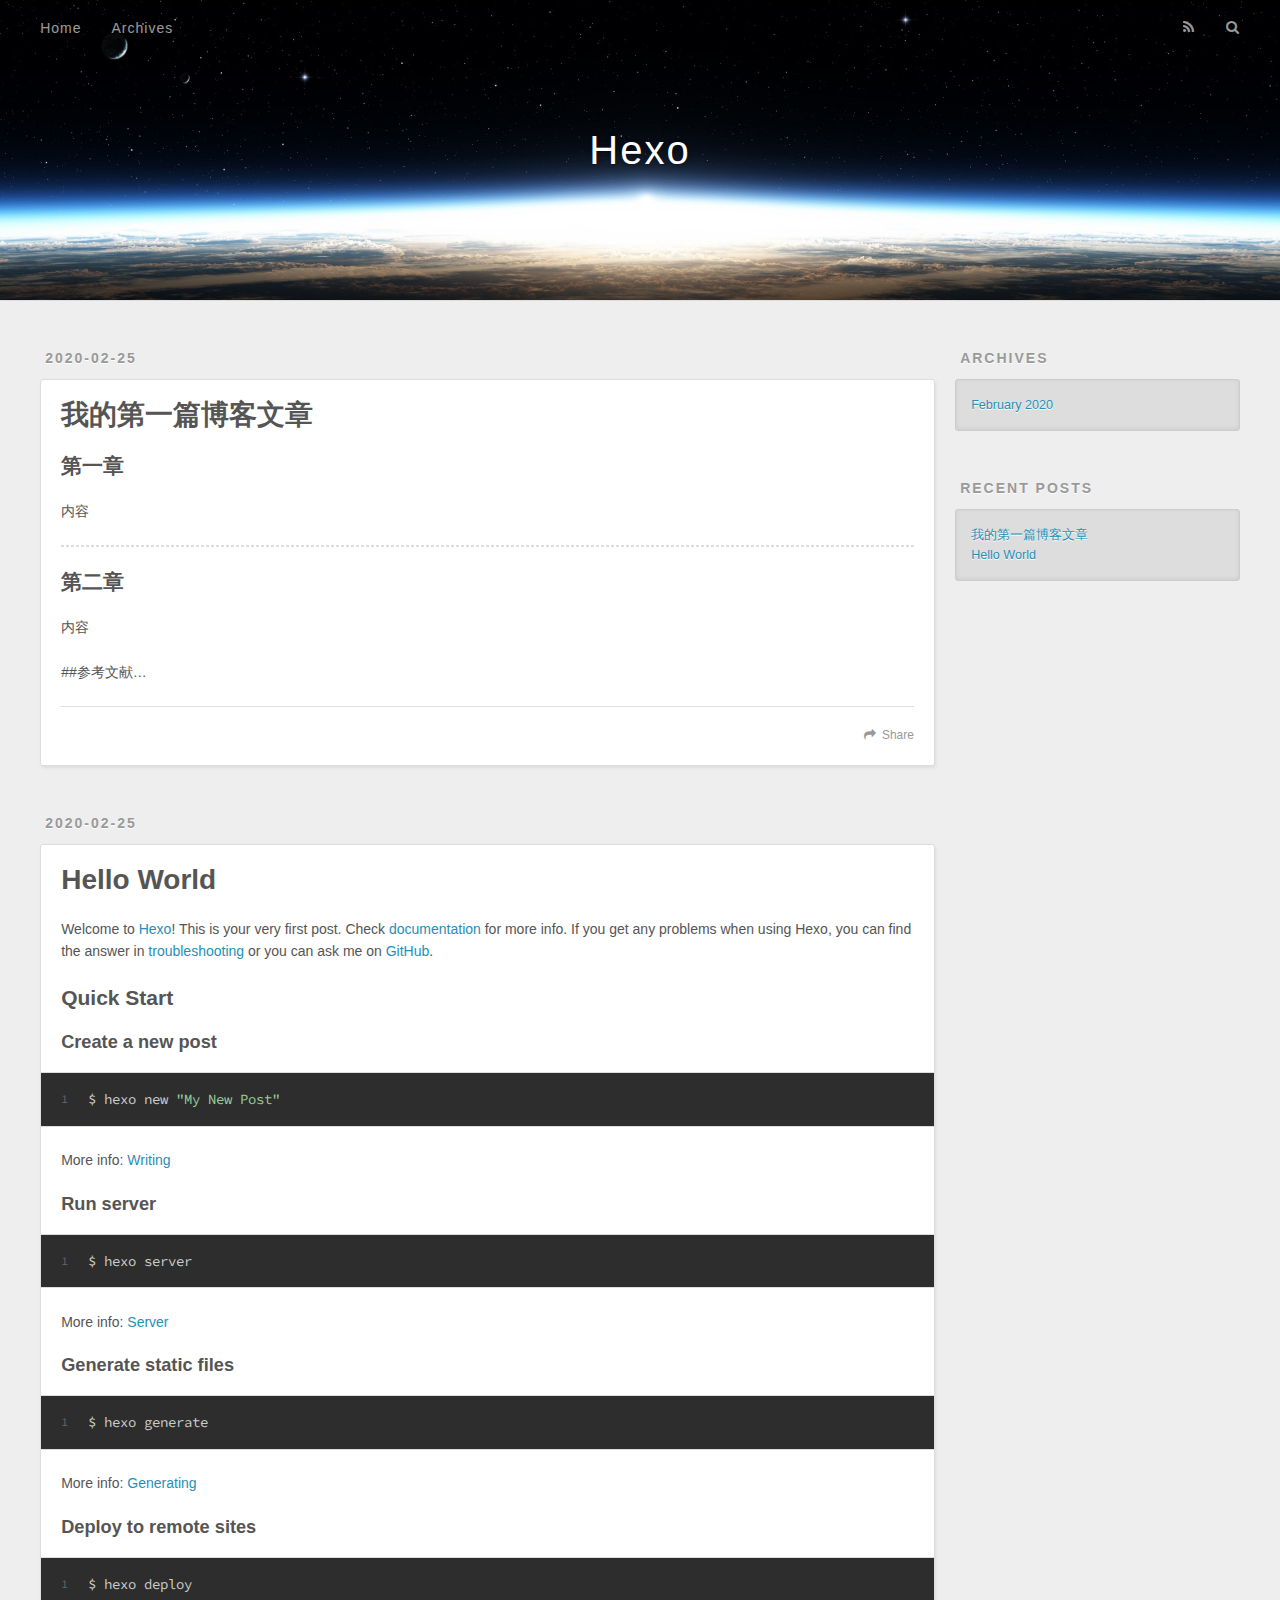
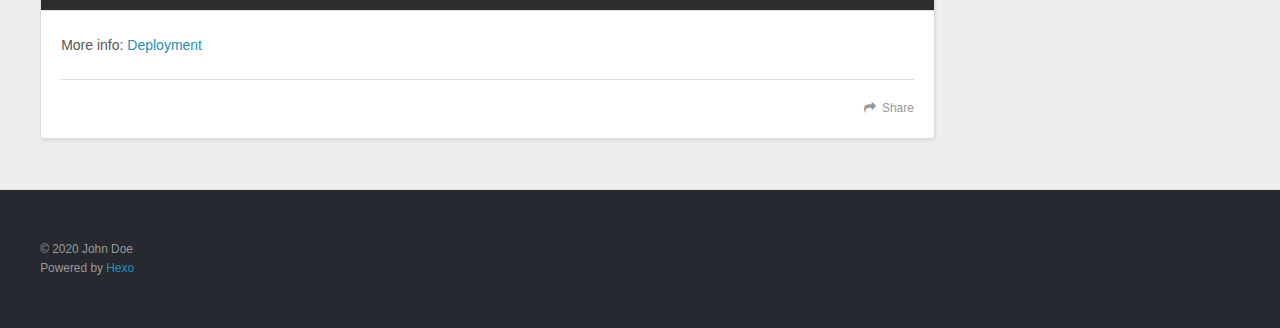
==== index.html @ 54fa61f2 "Site updated: 2020-02-25 20:04:39" ====
<!DOCTYPE html>
<html>
<head>
  <meta charset="utf-8">
  

  
  <title>Hexo</title>
  <meta name="viewport" content="width=device-width, initial-scale=1, maximum-scale=1">
  <meta property="og:type" content="website">
<meta property="og:title" content="Hexo">
<meta property="og:url" content="http://yoursite.com/index.html">
<meta property="og:site_name" content="Hexo">
<meta property="og:locale" content="en_US">
<meta property="article:author" content="John Doe">
<meta name="twitter:card" content="summary">
  
    <link rel="alternate" href="/atom.xml" title="Hexo" type="application/atom+xml">
  
  
    <link rel="icon" href="/favicon.png">
  
  
    <link href="//fonts.googleapis.com/css?family=Source+Code+Pro" rel="stylesheet" type="text/css">
  
  
<link rel="stylesheet" href="/css/style.css">

<meta name="generator" content="Hexo 4.2.0"></head>

<body>
  <div id="container">
    <div id="wrap">
      <header id="header">
  <div id="banner"></div>
  <div id="header-outer" class="outer">
    <div id="header-title" class="inner">
      <h1 id="logo-wrap">
        <a href="/" id="logo">Hexo</a>
      </h1>
      
    </div>
    <div id="header-inner" class="inner">
      <nav id="main-nav">
        <a id="main-nav-toggle" class="nav-icon"></a>
        
          <a class="main-nav-link" href="/">Home</a>
        
          <a class="main-nav-link" href="/archives">Archives</a>
        
      </nav>
      <nav id="sub-nav">
        
          <a id="nav-rss-link" class="nav-icon" href="/atom.xml" title="RSS Feed"></a>
        
        <a id="nav-search-btn" class="nav-icon" title="Search"></a>
      </nav>
      <div id="search-form-wrap">
        <form action="//google.com/search" method="get" accept-charset="UTF-8" class="search-form"><input type="search" name="q" class="search-form-input" placeholder="Search"><button type="submit" class="search-form-submit">&#xF002;</button><input type="hidden" name="sitesearch" value="http://yoursite.com"></form>
      </div>
    </div>
  </div>
</header>
      <div class="outer">
        <section id="main">
  
    <article id="post-我的第一篇博客文章" class="article article-type-post" itemscope itemprop="blogPost">
  <div class="article-meta">
    <a href="/2020/02/25/%E6%88%91%E7%9A%84%E7%AC%AC%E4%B8%80%E7%AF%87%E5%8D%9A%E5%AE%A2%E6%96%87%E7%AB%A0/" class="article-date">
  <time datetime="2020-02-25T11:41:16.000Z" itemprop="datePublished">2020-02-25</time>
</a>
    
  </div>
  <div class="article-inner">
    
    
      <header class="article-header">
        
  
    <h1 itemprop="name">
      <a class="article-title" href="/2020/02/25/%E6%88%91%E7%9A%84%E7%AC%AC%E4%B8%80%E7%AF%87%E5%8D%9A%E5%AE%A2%E6%96%87%E7%AB%A0/">我的第一篇博客文章</a>
    </h1>
  

      </header>
    
    <div class="article-entry" itemprop="articleBody">
      
        <h2 id="第一章"><a href="#第一章" class="headerlink" title="第一章"></a>第一章</h2><p>内容</p>
<hr>
<h2 id="第二章"><a href="#第二章" class="headerlink" title="第二章"></a>第二章</h2><p>内容</p>
<p>##参考文献…</p>

      
    </div>
    <footer class="article-footer">
      <a data-url="http://yoursite.com/2020/02/25/%E6%88%91%E7%9A%84%E7%AC%AC%E4%B8%80%E7%AF%87%E5%8D%9A%E5%AE%A2%E6%96%87%E7%AB%A0/" data-id="ck71ts3r10001zg04gw1657re" class="article-share-link">Share</a>
      
      
    </footer>
  </div>
  
</article>


  
    <article id="post-hello-world" class="article article-type-post" itemscope itemprop="blogPost">
  <div class="article-meta">
    <a href="/2020/02/25/hello-world/" class="article-date">
  <time datetime="2020-02-25T11:36:50.261Z" itemprop="datePublished">2020-02-25</time>
</a>
    
  </div>
  <div class="article-inner">
    
    
      <header class="article-header">
        
  
    <h1 itemprop="name">
      <a class="article-title" href="/2020/02/25/hello-world/">Hello World</a>
    </h1>
  

      </header>
    
    <div class="article-entry" itemprop="articleBody">
      
        <p>Welcome to <a href="https://hexo.io/" target="_blank" rel="noopener">Hexo</a>! This is your very first post. Check <a href="https://hexo.io/docs/" target="_blank" rel="noopener">documentation</a> for more info. If you get any problems when using Hexo, you can find the answer in <a href="https://hexo.io/docs/troubleshooting.html" target="_blank" rel="noopener">troubleshooting</a> or you can ask me on <a href="https://github.com/hexojs/hexo/issues" target="_blank" rel="noopener">GitHub</a>.</p>
<h2 id="Quick-Start"><a href="#Quick-Start" class="headerlink" title="Quick Start"></a>Quick Start</h2><h3 id="Create-a-new-post"><a href="#Create-a-new-post" class="headerlink" title="Create a new post"></a>Create a new post</h3><figure class="highlight bash"><table><tr><td class="gutter"><pre><span class="line">1</span><br></pre></td><td class="code"><pre><span class="line">$ hexo new <span class="string">"My New Post"</span></span><br></pre></td></tr></table></figure>

<p>More info: <a href="https://hexo.io/docs/writing.html" target="_blank" rel="noopener">Writing</a></p>
<h3 id="Run-server"><a href="#Run-server" class="headerlink" title="Run server"></a>Run server</h3><figure class="highlight bash"><table><tr><td class="gutter"><pre><span class="line">1</span><br></pre></td><td class="code"><pre><span class="line">$ hexo server</span><br></pre></td></tr></table></figure>

<p>More info: <a href="https://hexo.io/docs/server.html" target="_blank" rel="noopener">Server</a></p>
<h3 id="Generate-static-files"><a href="#Generate-static-files" class="headerlink" title="Generate static files"></a>Generate static files</h3><figure class="highlight bash"><table><tr><td class="gutter"><pre><span class="line">1</span><br></pre></td><td class="code"><pre><span class="line">$ hexo generate</span><br></pre></td></tr></table></figure>

<p>More info: <a href="https://hexo.io/docs/generating.html" target="_blank" rel="noopener">Generating</a></p>
<h3 id="Deploy-to-remote-sites"><a href="#Deploy-to-remote-sites" class="headerlink" title="Deploy to remote sites"></a>Deploy to remote sites</h3><figure class="highlight bash"><table><tr><td class="gutter"><pre><span class="line">1</span><br></pre></td><td class="code"><pre><span class="line">$ hexo deploy</span><br></pre></td></tr></table></figure>

<p>More info: <a href="https://hexo.io/docs/one-command-deployment.html" target="_blank" rel="noopener">Deployment</a></p>

      
    </div>
    <footer class="article-footer">
      <a data-url="http://yoursite.com/2020/02/25/hello-world/" data-id="ck71ts3qw0000zg04a0ascs8m" class="article-share-link">Share</a>
      
      
    </footer>
  </div>
  
</article>


  


</section>
        
          <aside id="sidebar">
  
    

  
    

  
    
  
    
  <div class="widget-wrap">
    <h3 class="widget-title">Archives</h3>
    <div class="widget">
      <ul class="archive-list"><li class="archive-list-item"><a class="archive-list-link" href="/archives/2020/02/">February 2020</a></li></ul>
    </div>
  </div>


  
    
  <div class="widget-wrap">
    <h3 class="widget-title">Recent Posts</h3>
    <div class="widget">
      <ul>
        
          <li>
            <a href="/2020/02/25/%E6%88%91%E7%9A%84%E7%AC%AC%E4%B8%80%E7%AF%87%E5%8D%9A%E5%AE%A2%E6%96%87%E7%AB%A0/">我的第一篇博客文章</a>
          </li>
        
          <li>
            <a href="/2020/02/25/hello-world/">Hello World</a>
          </li>
        
      </ul>
    </div>
  </div>

  
</aside>
        
      </div>
      <footer id="footer">
  
  <div class="outer">
    <div id="footer-info" class="inner">
      &copy; 2020 John Doe<br>
      Powered by <a href="http://hexo.io/" target="_blank">Hexo</a>
    </div>
  </div>
</footer>
    </div>
    <nav id="mobile-nav">
  
    <a href="/" class="mobile-nav-link">Home</a>
  
    <a href="/archives" class="mobile-nav-link">Archives</a>
  
</nav>
    

<script src="//ajax.googleapis.com/ajax/libs/jquery/2.0.3/jquery.min.js"></script>


  
<link rel="stylesheet" href="/fancybox/jquery.fancybox.css">

  
<script src="/fancybox/jquery.fancybox.pack.js"></script>




<script src="/js/script.js"></script>




  </div>
</body>
</html>
---- css/style.css ----
body {
  width: 100%;
}
body:before,
body:after {
  content: "";
  display: table;
}
body:after {
  clear: both;
}
html,
body,
div,
span,
applet,
object,
iframe,
h1,
h2,
h3,
h4,
h5,
h6,
p,
blockquote,
pre,
a,
abbr,
acronym,
address,
big,
cite,
code,
del,
dfn,
em,
img,
ins,
kbd,
q,
s,
samp,
small,
strike,
strong,
sub,
sup,
tt,
var,
dl,
dt,
dd,
ol,
ul,
li,
fieldset,
form,
label,
legend,
table,
caption,
tbody,
tfoot,
thead,
tr,
th,
td {
  margin: 0;
  padding: 0;
  border: 0;
  outline: 0;
  font-weight: inherit;
  font-style: inherit;
  font-family: inherit;
  font-size: 100%;
  vertical-align: baseline;
}
body {
  line-height: 1;
  color: #000;
  background: #fff;
}
ol,
ul {
  list-style: none;
}
table {
  border-collapse: separate;
  border-spacing: 0;
  vertical-align: middle;
}
caption,
th,
td {
  text-align: left;
  font-weight: normal;
  vertical-align: middle;
}
a img {
  border: none;
}
input,
button {
  margin: 0;
  padding: 0;
}
input::-moz-focus-inner,
button::-moz-focus-inner {
  border: 0;
  padding: 0;
}
@font-face {
  font-family: FontAwesome;
  font-style: normal;
  font-weight: normal;
  src: url("fonts/fontawesome-webfont.eot?v=#4.0.3");
  src: url("fonts/fontawesome-webfont.eot?#iefix&v=#4.0.3") format("embedded-opentype"), url("fonts/fontawesome-webfont.woff?v=#4.0.3") format("woff"), url("fonts/fontawesome-webfont.ttf?v=#4.0.3") format("truetype"), url("fonts/fontawesome-webfont.svg#fontawesomeregular?v=#4.0.3") format("svg");
}
html,
body,
#container {
  height: 100%;
}
body {
  background: #eee;
  font: 14px -apple-system, BlinkMacSystemFont, "Segoe UI", "Roboto", "Oxygen", "Ubuntu", "Cantarell", "Fira Sans", "Droid Sans", "Helvetica Neue", sans-serif;
  -webkit-text-size-adjust: 100%;
}
.outer {
  max-width: 1220px;
  margin: 0 auto;
  padding: 0 20px;
}
.outer:before,
.outer:after {
  content: "";
  display: table;
}
.outer:after {
  clear: both;
}
.inner {
  display: inline;
  float: left;
  width: 98.33333333333333%;
  margin: 0 0.833333333333333%;
}
.left,
.alignleft {
  float: left;
}
.right,
.alignright {
  float: right;
}
.clear {
  clear: both;
}
#container {
  position: relative;
}
.mobile-nav-on {
  overflow: hidden;
}
#wrap {
  height: 100%;
  width: 100%;
  position: absolute;
  top: 0;
  left: 0;
  -webkit-transition: 0.2s ease-out;
  -moz-transition: 0.2s ease-out;
  -ms-transition: 0.2s ease-out;
  transition: 0.2s ease-out;
  z-index: 1;
  background: #eee;
}
.mobile-nav-on #wrap {
  left: 280px;
}
@media screen and (min-width: 768px) {
  #main {
    display: inline;
    float: left;
    width: 73.33333333333333%;
    margin: 0 0.833333333333333%;
  }
}
.article-date,
.article-category-link,
.archive-year,
.widget-title {
  text-decoration: none;
  text-transform: uppercase;
  letter-spacing: 2px;
  color: #999;
  margin-bottom: 1em;
  margin-left: 5px;
  line-height: 1em;
  text-shadow: 0 1px #fff;
  font-weight: bold;
}
.article-inner,
.archive-article-inner {
  background: #fff;
  -webkit-box-shadow: 1px 2px 3px #ddd;
  box-shadow: 1px 2px 3px #ddd;
  border: 1px solid #ddd;
  border-radius: 3px;
}
.article-entry h1,
.widget h1 {
  font-size: 2em;
}
.article-entry h2,
.widget h2 {
  font-size: 1.5em;
}
.article-entry h3,
.widget h3 {
  font-size: 1.3em;
}
.article-entry h4,
.widget h4 {
  font-size: 1.2em;
}
.article-entry h5,
.widget h5 {
  font-size: 1em;
}
.article-entry h6,
.widget h6 {
  font-size: 1em;
  color: #999;
}
.article-entry hr,
.widget hr {
  border: 1px dashed #ddd;
}
.article-entry strong,
.widget strong {
  font-weight: bold;
}
.article-entry em,
.widget em,
.article-entry cite,
.widget cite {
  font-style: italic;
}
.article-entry sup,
.widget sup,
.article-entry sub,
.widget sub {
  font-size: 0.75em;
  line-height: 0;
  position: relative;
  vertical-align: baseline;
}
.article-entry sup,
.widget sup {
  top: -0.5em;
}
.article-entry sub,
.widget sub {
  bottom: -0.2em;
}
.article-entry small,
.widget small {
  font-size: 0.85em;
}
.article-entry acronym,
.widget acronym,
.article-entry abbr,
.widget abbr {
  border-bottom: 1px dotted;
}
.article-entry ul,
.widget ul,
.article-entry ol,
.widget ol,
.article-entry dl,
.widget dl {
  margin: 0 20px;
  line-height: 1.6em;
}
.article-entry ul ul,
.widget ul ul,
.article-entry ol ul,
.widget ol ul,
.article-entry ul ol,
.widget ul ol,
.article-entry ol ol,
.widget ol ol {
  margin-top: 0;
  margin-bottom: 0;
}
.article-entry ul,
.widget ul {
  list-style: disc;
}
.article-entry ol,
.widget ol {
  list-style: decimal;
}
.article-entry dt,
.widget dt {
  font-weight: bold;
}
#header {
  height: 300px;
  position: relative;
  border-bottom: 1px solid #ddd;
}
#header:before,
#header:after {
  content: "";
  position: absolute;
  left: 0;
  right: 0;
  height: 40px;
}
#header:before {
  top: 0;
  background: -webkit-linear-gradient(rgba(0,0,0,0.2), transparent);
  background: -moz-linear-gradient(rgba(0,0,0,0.2), transparent);
  background: -ms-linear-gradient(rgba(0,0,0,0.2), transparent);
  background: linear-gradient(rgba(0,0,0,0.2), transparent);
}
#header:after {
  bottom: 0;
  background: -webkit-linear-gradient(transparent, rgba(0,0,0,0.2));
  background: -moz-linear-gradient(transparent, rgba(0,0,0,0.2));
  background: -ms-linear-gradient(transparent, rgba(0,0,0,0.2));
  background: linear-gradient(transparent, rgba(0,0,0,0.2));
}
#header-outer {
  height: 100%;
  position: relative;
}
#header-inner {
  position: relative;
  overflow: hidden;
}
#banner {
  position: absolute;
  top: 0;
  left: 0;
  width: 100%;
  height: 100%;
  background: url("images/banner.jpg") center #000;
  -webkit-background-size: cover;
  -moz-background-size: cover;
  background-size: cover;
  z-index: -1;
}
#header-title {
  text-align: center;
  height: 40px;
  position: absolute;
  top: 50%;
  left: 0;
  margin-top: -20px;
}
#logo,
#subtitle {
  text-decoration: none;
  color: #fff;
  font-weight: 300;
  text-shadow: 0 1px 4px rgba(0,0,0,0.3);
}
#logo {
  font-size: 40px;
  line-height: 40px;
  letter-spacing: 2px;
}
#subtitle {
  font-size: 16px;
  line-height: 16px;
  letter-spacing: 1px;
}
#subtitle-wrap {
  margin-top: 16px;
}
#main-nav {
  float: left;
  margin-left: -15px;
}
.nav-icon,
.main-nav-link {
  float: left;
  color: #fff;
  opacity: 0.6;
  text-decoration: none;
  text-shadow: 0 1px rgba(0,0,0,0.2);
  -webkit-transition: opacity 0.2s;
  -moz-transition: opacity 0.2s;
  -ms-transition: opacity 0.2s;
  transition: opacity 0.2s;
  display: block;
  padding: 20px 15px;
}
.nav-icon:hover,
.main-nav-link:hover {
  opacity: 1;
}
.nav-icon {
  font-family: FontAwesome;
  text-align: center;
  font-size: 14px;
  width: 14px;
  height: 14px;
  padding: 20px 15px;
  position: relative;
  cursor: pointer;
}
.main-nav-link {
  font-weight: 300;
  letter-spacing: 1px;
}
@media screen and (max-width: 479px) {
  .main-nav-link {
    display: none;
  }
}
#main-nav-toggle {
  display: none;
}
#main-nav-toggle:before {
  content: "\f0c9";
}
@media screen and (max-width: 479px) {
  #main-nav-toggle {
    display: block;
  }
}
#sub-nav {
  float: right;
  margin-right: -15px;
}
#nav-rss-link:before {
  content: "\f09e";
}
#nav-search-btn:before {
  content: "\f002";
}
#search-form-wrap {
  position: absolute;
  top: 15px;
  width: 150px;
  height: 30px;
  right: -150px;
  opacity: 0;
  -webkit-transition: 0.2s ease-out;
  -moz-transition: 0.2s ease-out;
  -ms-transition: 0.2s ease-out;
  transition: 0.2s ease-out;
}
#search-form-wrap.on {
  opacity: 1;
  right: 0;
}
@media screen and (max-width: 479px) {
  #search-form-wrap {
    width: 100%;
    right: -100%;
  }
}
.search-form {
  position: absolute;
  top: 0;
  left: 0;
  right: 0;
  background: #fff;
  padding: 5px 15px;
  border-radius: 15px;
  -webkit-box-shadow: 0 0 10px rgba(0,0,0,0.3);
  box-shadow: 0 0 10px rgba(0,0,0,0.3);
}
.search-form-input {
  border: none;
  background: none;
  color: #555;
  width: 100%;
  font: 13px -apple-system, BlinkMacSystemFont, "Segoe UI", "Roboto", "Oxygen", "Ubuntu", "Cantarell", "Fira Sans", "Droid Sans", "Helvetica Neue", sans-serif;
  outline: none;
}
.search-form-input::-webkit-search-results-decoration,
.search-form-input::-webkit-search-cancel-button {
  -webkit-appearance: none;
}
.search-form-submit {
  position: absolute;
  top: 50%;
  right: 10px;
  margin-top: -7px;
  font: 13px FontAwesome;
  border: none;
  background: none;
  color: #bbb;
  cursor: pointer;
}
.search-form-submit:hover,
.search-form-submit:focus {
  color: #777;
}
.article {
  margin: 50px 0;
}
.article-inner {
  overflow: hidden;
}
.article-meta:before,
.article-meta:after {
  content: "";
  display: table;
}
.article-meta:after {
  clear: both;
}
.article-date {
  float: left;
}
.article-category {
  float: left;
  line-height: 1em;
  color: #ccc;
  text-shadow: 0 1px #fff;
  margin-left: 8px;
}
.article-category:before {
  content: "\2022";
}
.article-category-link {
  margin: 0 12px 1em;
}
.article-header {
  padding: 20px 20px 0;
}
.article-title {
  text-decoration: none;
  font-size: 2em;
  font-weight: bold;
  color: #555;
  line-height: 1.1em;
  -webkit-transition: color 0.2s;
  -moz-transition: color 0.2s;
  -ms-transition: color 0.2s;
  transition: color 0.2s;
}
a.article-title:hover {
  color: #258fb8;
}
.article-entry {
  color: #555;
  padding: 0 20px;
}
.article-entry:before,
.article-entry:after {
  content: "";
  display: table;
}
.article-entry:after {
  clear: both;
}
.article-entry p,
.article-entry table {
  line-height: 1.6em;
  margin: 1.6em 0;
}
.article-entry h1,
.article-entry h2,
.article-entry h3,
.article-entry h4,
.article-entry h5,
.article-entry h6 {
  font-weight: bold;
}
.article-entry h1,
.article-entry h2,
.article-entry h3,
.article-entry h4,
.article-entry h5,
.article-entry h6 {
  line-height: 1.1em;
  margin: 1.1em 0;
}
.article-entry a {
  color: #258fb8;
  text-decoration: none;
}
.article-entry a:hover {
  text-decoration: underline;
}
.article-entry ul,
.article-entry ol,
.article-entry dl {
  margin-top: 1.6em;
  margin-bottom: 1.6em;
}
.article-entry img,
.article-entry video {
  max-width: 100%;
  height: auto;
  display: block;
  margin: auto;
}
.article-entry iframe {
  border: none;
}
.article-entry table {
  width: 100%;
  border-collapse: collapse;
  border-spacing: 0;
}
.article-entry th {
  font-weight: bold;
  border-bottom: 3px solid #ddd;
  padding-bottom: 0.5em;
}
.article-entry td {
  border-bottom: 1px solid #ddd;
  padding: 10px 0;
}
.article-entry blockquote {
  font-family: Georgia, "Times New Roman", serif;
  font-size: 1.4em;
  margin: 1.6em 20px;
  text-align: center;
}
.article-entry blockquote footer {
  font-size: 14px;
  margin: 1.6em 0;
  font-family: -apple-system, BlinkMacSystemFont, "Segoe UI", "Roboto", "Oxygen", "Ubuntu", "Cantarell", "Fira Sans", "Droid Sans", "Helvetica Neue", sans-serif;
}
.article-entry blockquote footer cite:before {
  content: "—";
  padding: 0 0.5em;
}
.article-entry .pullquote {
  text-align: left;
  width: 45%;
  margin: 0;
}
.article-entry .pullquote.left {
  margin-left: 0.5em;
  margin-right: 1em;
}
.article-entry .pullquote.right {
  margin-right: 0.5em;
  margin-left: 1em;
}
.article-entry .caption {
  color: #999;
  display: block;
  font-size: 0.9em;
  margin-top: 0.5em;
  position: relative;
  text-align: center;
}
.article-entry .video-container {
  position: relative;
  padding-top: 56.25%;
  height: 0;
  overflow: hidden;
}
.article-entry .video-container iframe,
.article-entry .video-container object,
.article-entry .video-container embed {
  position: absolute;
  top: 0;
  left: 0;
  width: 100%;
  height: 100%;
  margin-top: 0;
}
.article-more-link a {
  display: inline-block;
  line-height: 1em;
  padding: 6px 15px;
  border-radius: 15px;
  background: #eee;
  color: #999;
  text-shadow: 0 1px #fff;
  text-decoration: none;
}
.article-more-link a:hover {
  background: #258fb8;
  color: #fff;
  text-decoration: none;
  text-shadow: 0 1px #1e7293;
}
.article-footer {
  font-size: 0.85em;
  line-height: 1.6em;
  border-top: 1px solid #ddd;
  padding-top: 1.6em;
  margin: 0 20px 20px;
}
.article-footer:before,
.article-footer:after {
  content: "";
  display: table;
}
.article-footer:after {
  clear: both;
}
.article-footer a {
  color: #999;
  text-decoration: none;
}
.article-footer a:hover {
  color: #555;
}
.article-tag-list-item {
  float: left;
  margin-right: 10px;
}
.article-tag-list-link:before {
  content: "#";
}
.article-comment-link {
  float: right;
}
.article-comment-link:before {
  content: "\f075";
  font-family: FontAwesome;
  padding-right: 8px;
}
.article-share-link {
  cursor: pointer;
  float: right;
  margin-left: 20px;
}
.article-share-link:before {
  content: "\f064";
  font-family: FontAwesome;
  padding-right: 6px;
}
#article-nav {
  position: relative;
}
#article-nav:before,
#article-nav:after {
  content: "";
  display: table;
}
#article-nav:after {
  clear: both;
}
@media screen and (min-width: 768px) {
  #article-nav {
    margin: 50px 0;
  }
  #article-nav:before {
    width: 8px;
    height: 8px;
    position: absolute;
    top: 50%;
    left: 50%;
    margin-top: -4px;
    margin-left: -4px;
    content: "";
    border-radius: 50%;
    background: #ddd;
    -webkit-box-shadow: 0 1px 2px #fff;
    box-shadow: 0 1px 2px #fff;
  }
}
.article-nav-link-wrap {
  text-decoration: none;
  text-shadow: 0 1px #fff;
  color: #999;
  -webkit-box-sizing: border-box;
  -moz-box-sizing: border-box;
  box-sizing: border-box;
  margin-top: 50px;
  text-align: center;
  display: block;
}
.article-nav-link-wrap:hover {
  color: #555;
}
@media screen and (min-width: 768px) {
  .article-nav-link-wrap {
    width: 50%;
    margin-top: 0;
  }
}
@media screen and (min-width: 768px) {
  #article-nav-newer {
    float: left;
    text-align: right;
    padding-right: 20px;
  }
}
@media screen and (min-width: 768px) {
  #article-nav-older {
    float: right;
    text-align: left;
    padding-left: 20px;
  }
}
.article-nav-caption {
  text-transform: uppercase;
  letter-spacing: 2px;
  color: #ddd;
  line-height: 1em;
  font-weight: bold;
}
#article-nav-newer .article-nav-caption {
  margin-right: -2px;
}
.article-nav-title {
  font-size: 0.85em;
  line-height: 1.6em;
  margin-top: 0.5em;
}
.article-share-box {
  position: absolute;
  display: none;
  background: #fff;
  -webkit-box-shadow: 1px 2px 10px rgba(0,0,0,0.2);
  box-shadow: 1px 2px 10px rgba(0,0,0,0.2);
  border-radius: 3px;
  margin-left: -145px;
  overflow: hidden;
  z-index: 1;
}
.article-share-box.on {
  display: block;
}
.article-share-input {
  width: 100%;
  background: none;
  -webkit-box-sizing: border-box;
  -moz-box-sizing: border-box;
  box-sizing: border-box;
  font: 14px -apple-system, BlinkMacSystemFont, "Segoe UI", "Roboto", "Oxygen", "Ubuntu", "Cantarell", "Fira Sans", "Droid Sans", "Helvetica Neue", sans-serif;
  padding: 0 15px;
  color: #555;
  outline: none;
  border: 1px solid #ddd;
  border-radius: 3px 3px 0 0;
  height: 36px;
  line-height: 36px;
}
.article-share-links {
  background: #eee;
}
.article-share-links:before,
.article-share-links:after {
  content: "";
  display: table;
}
.article-share-links:after {
  clear: both;
}
.article-share-twitter,
.article-share-facebook,
.article-share-pinterest,
.article-share-google {
  width: 50px;
  height: 36px;
  display: block;
  float: left;
  position: relative;
  color: #999;
  text-shadow: 0 1px #fff;
}
.article-share-twitter:before,
.article-share-facebook:before,
.article-share-pinterest:before,
.article-share-google:before {
  font-size: 20px;
  font-family: FontAwesome;
  width: 20px;
  height: 20px;
  position: absolute;
  top: 50%;
  left: 50%;
  margin-top: -10px;
  margin-left: -10px;
  text-align: center;
}
.article-share-twitter:hover,
.article-share-facebook:hover,
.article-share-pinterest:hover,
.article-share-google:hover {
  color: #fff;
}
.article-share-twitter:before {
  content: "\f099";
}
.article-share-twitter:hover {
  background: #00aced;
  text-shadow: 0 1px #008abe;
}
.article-share-facebook:before {
  content: "\f09a";
}
.article-share-facebook:hover {
  background: #3b5998;
  text-shadow: 0 1px #2f477a;
}
.article-share-pinterest:before {
  content: "\f0d2";
}
.article-share-pinterest:hover {
  background: #cb2027;
  text-shadow: 0 1px #a21a1f;
}
.article-share-google:before {
  content: "\f0d5";
}
.article-share-google:hover {
  background: #dd4b39;
  text-shadow: 0 1px #be3221;
}
.article-gallery {
  background: #000;
  position: relative;
}
.article-gallery-photos {
  position: relative;
  overflow: hidden;
}
.article-gallery-img {
  display: none;
  max-width: 100%;
}
.article-gallery-img:first-child {
  display: block;
}
.article-gallery-img.loaded {
  position: absolute;
  display: block;
}
.article-gallery-img img {
  display: block;
  max-width: 100%;
  margin: 0 auto;
}
#comments {
  background: #fff;
  -webkit-box-shadow: 1px 2px 3px #ddd;
  box-shadow: 1px 2px 3px #ddd;
  padding: 20px;
  border: 1px solid #ddd;
  border-radius: 3px;
  margin: 50px 0;
}
#comments a {
  color: #258fb8;
}
.archives-wrap {
  margin: 50px 0;
}
.archives:before,
.archives:after {
  content: "";
  display: table;
}
.archives:after {
  clear: both;
}
.archive-year-wrap {
  margin-bottom: 1em;
}
.archives {
  -webkit-column-gap: 10px;
  -moz-column-gap: 10px;
  column-gap: 10px;
}
@media screen and (min-width: 480px) and (max-width: 767px) {
  .archives {
    -webkit-column-count: 2;
    -moz-column-count: 2;
    column-count: 2;
  }
}
@media screen and (min-width: 768px) {
  .archives {
    -webkit-column-count: 3;
    -moz-column-count: 3;
    column-count: 3;
  }
}
.archive-article {
  -webkit-column-break-inside: avoid;
  page-break-inside: avoid;
  overflow: hidden;
  break-inside: avoid-column;
}
.archive-article-inner {
  padding: 10px;
  margin-bottom: 15px;
}
.archive-article-title {
  text-decoration: none;
  font-weight: bold;
  color: #555;
  -webkit-transition: color 0.2s;
  -moz-transition: color 0.2s;
  -ms-transition: color 0.2s;
  transition: color 0.2s;
  line-height: 1.6em;
}
.archive-article-title:hover {
  color: #258fb8;
}
.archive-article-footer {
  margin-top: 1em;
}
.archive-article-date {
  color: #999;
  text-decoration: none;
  font-size: 0.85em;
  line-height: 1em;
  margin-bottom: 0.5em;
  display: block;
}
#page-nav {
  margin: 50px auto;
  background: #fff;
  -webkit-box-shadow: 1px 2px 3px #ddd;
  box-shadow: 1px 2px 3px #ddd;
  border: 1px solid #ddd;
  border-radius: 3px;
  text-align: center;
  color: #999;
  overflow: hidden;
}
#page-nav:before,
#page-nav:after {
  content: "";
  display: table;
}
#page-nav:after {
  clear: both;
}
#page-nav a,
#page-nav span {
  padding: 10px 20px;
  line-height: 1;
  height: 2ex;
}
#page-nav a {
  color: #999;
  text-decoration: none;
}
#page-nav a:hover {
  background: #999;
  color: #fff;
}
#page-nav .prev {
  float: left;
}
#page-nav .next {
  float: right;
}
#page-nav .page-number {
  display: inline-block;
}
@media screen and (max-width: 479px) {
  #page-nav .page-number {
    display: none;
  }
}
#page-nav .current {
  color: #555;
  font-weight: bold;
}
#page-nav .space {
  color: #ddd;
}
#footer {
  background: #262a30;
  padding: 50px 0;
  border-top: 1px solid #ddd;
  color: #999;
}
#footer a {
  color: #258fb8;
  text-decoration: none;
}
#footer a:hover {
  text-decoration: underline;
}
#footer-info {
  line-height: 1.6em;
  font-size: 0.85em;
}
.article-entry pre,
.article-entry .highlight {
  background: #2d2d2d;
  margin: 0 -20px;
  padding: 15px 20px;
  border-style: solid;
  border-color: #ddd;
  border-width: 1px 0;
  overflow: auto;
  color: #ccc;
  line-height: 22.400000000000002px;
}
.article-entry .highlight .gutter pre,
.article-entry .gist .gist-file .gist-data .line-numbers {
  color: #666;
  font-size: 0.85em;
}
.article-entry pre,
.article-entry code {
  font-family: "Source Code Pro", Consolas, Monaco, Menlo, Consolas, monospace;
}
.article-entry code {
  background: #eee;
  text-shadow: 0 1px #fff;
  padding: 0 0.3em;
}
.article-entry pre code {
  background: none;
  text-shadow: none;
  padding: 0;
}
.article-entry .highlight pre {
  border: none;
  margin: 0;
  padding: 0;
}
.article-entry .highlight table {
  margin: 0;
  width: auto;
}
.article-entry .highlight td {
  border: none;
  padding: 0;
}
.article-entry .highlight figcaption {
  font-size: 0.85em;
  color: #999;
  line-height: 1em;
  margin-bottom: 1em;
}
.article-entry .highlight figcaption:before,
.article-entry .highlight figcaption:after {
  content: "";
  display: table;
}
.article-entry .highlight figcaption:after {
  clear: both;
}
.article-entry .highlight figcaption a {
  float: right;
}
.article-entry .highlight .gutter pre {
  text-align: right;
  padding-right: 20px;
}
.article-entry .highlight .line {
  height: 22.400000000000002px;
}
.article-entry .highlight .line.marked {
  background: #515151;
}
.article-entry .gist {
  margin: 0 -20px;
  border-style: solid;
  border-color: #ddd;
  border-width: 1px 0;
  background: #2d2d2d;
  padding: 15px 20px 15px 0;
}
.article-entry .gist .gist-file {
  border: none;
  font-family: "Source Code Pro", Consolas, Monaco, Menlo, Consolas, monospace;
  margin: 0;
}
.article-entry .gist .gist-file .gist-data {
  background: none;
  border: none;
}
.article-entry .gist .gist-file .gist-data .line-numbers {
  background: none;
  border: none;
  padding: 0 20px 0 0;
}
.article-entry .gist .gist-file .gist-data .line-data {
  padding: 0 !important;
}
.article-entry .gist .gist-file .highlight {
  margin: 0;
  padding: 0;
  border: none;
}
.article-entry .gist .gist-file .gist-meta {
  background: #2d2d2d;
  color: #999;
  font: 0.85em -apple-system, BlinkMacSystemFont, "Segoe UI", "Roboto", "Oxygen", "Ubuntu", "Cantarell", "Fira Sans", "Droid Sans", "Helvetica Neue", sans-serif;
  text-shadow: 0 0;
  padding: 0;
  margin-top: 1em;
  margin-left: 20px;
}
.article-entry .gist .gist-file .gist-meta a {
  color: #258fb8;
  font-weight: normal;
}
.article-entry .gist .gist-file .gist-meta a:hover {
  text-decoration: underline;
}
pre .comment,
pre .title {
  color: #999;
}
pre .variable,
pre .attribute,
pre .tag,
pre .regexp,
pre .ruby .constant,
pre .xml .tag .title,
pre .xml .pi,
pre .xml .doctype,
pre .html .doctype,
pre .css .id,
pre .css .class,
pre .css .pseudo {
  color: #f2777a;
}
pre .number,
pre .preprocessor,
pre .built_in,
pre .literal,
pre .params,
pre .constant {
  color: #f99157;
}
pre .class,
pre .ruby .class .title,
pre .css .rules .attribute {
  color: #9c9;
}
pre .string,
pre .value,
pre .inheritance,
pre .header,
pre .ruby .symbol,
pre .xml .cdata {
  color: #9c9;
}
pre .css .hexcolor {
  color: #6cc;
}
pre .function,
pre .python .decorator,
pre .python .title,
pre .ruby .function .title,
pre .ruby .title .keyword,
pre .perl .sub,
pre .javascript .title,
pre .coffeescript .title {
  color: #69c;
}
pre .keyword,
pre .javascript .function {
  color: #c9c;
}
@media screen and (max-width: 479px) {
  #mobile-nav {
    position: absolute;
    top: 0;
    left: 0;
    width: 280px;
    height: 100%;
    background: #191919;
    border-right: 1px solid #fff;
  }
}
@media screen and (max-width: 479px) {
  .mobile-nav-link {
    display: block;
    color: #999;
    text-decoration: none;
    padding: 15px 20px;
    font-weight: bold;
  }
  .mobile-nav-link:hover {
    color: #fff;
  }
}
@media screen and (min-width: 768px) {
  #sidebar {
    display: inline;
    float: left;
    width: 23.333333333333332%;
    margin: 0 0.833333333333333%;
  }
}
.widget-wrap {
  margin: 50px 0;
}
.widget {
  color: #777;
  text-shadow: 0 1px #fff;
  background: #ddd;
  -webkit-box-shadow: 0 -1px 4px #ccc inset;
  box-shadow: 0 -1px 4px #ccc inset;
  border: 1px solid #ccc;
  padding: 15px;
  border-radius: 3px;
}
.widget a {
  color: #258fb8;
  text-decoration: none;
}
.widget a:hover {
  text-decoration: underline;
}
.widget ul ul,
.widget ol ul,
.widget dl ul,
.widget ul ol,
.widget ol ol,
.widget dl ol,
.widget ul dl,
.widget ol dl,
.widget dl dl {
  margin-left: 15px;
  list-style: disc;
}
.widget {
  line-height: 1.6em;
  word-wrap: break-word;
  font-size: 0.9em;
}
.widget ul,
.widget ol {
  list-style: none;
  margin: 0;
}
.widget ul ul,
.widget ol ul,
.widget ul ol,
.widget ol ol {
  margin: 0 20px;
}
.widget ul ul,
.widget ol ul {
  list-style: disc;
}
.widget ul ol,
.widget ol ol {
  list-style: decimal;
}
.category-list-count,
.tag-list-count,
.archive-list-count {
  padding-left: 5px;
  color: #999;
  font-size: 0.85em;
}
.category-list-count:before,
.tag-list-count:before,
.archive-list-count:before {
  content: "(";
}
.category-list-count:after,
.tag-list-count:after,
.archive-list-count:after {
  content: ")";
}
.tagcloud a {
  margin-right: 5px;
  display: inline-block;
}
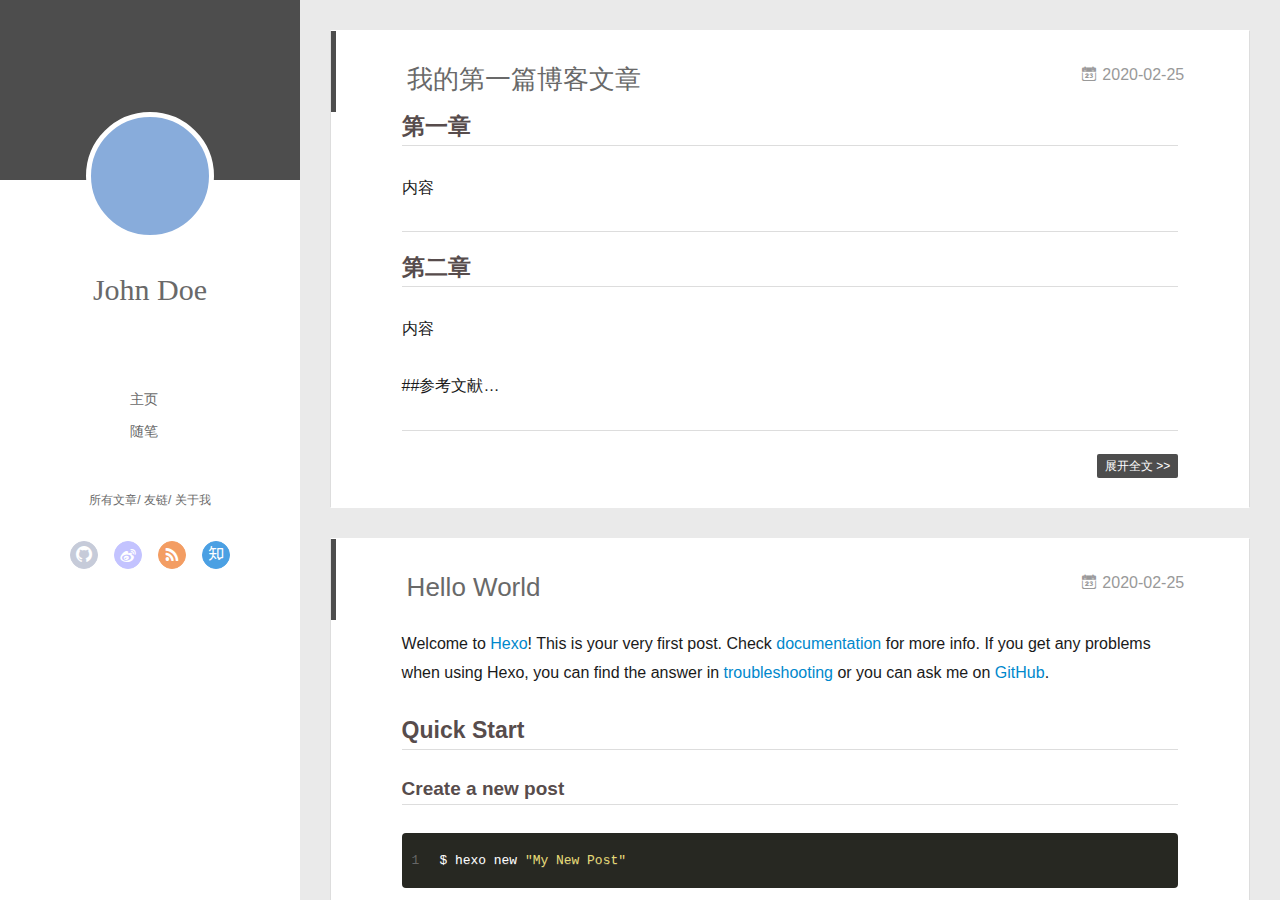
==== commit 3753aea9: "Site updated: 2020-02-25 20:24:27" ====
--- a/index.html
+++ b/index.html
@@ -3,8 +3,9 @@
 <head>
   <meta charset="utf-8">
   
-
-  
+  <meta name="renderer" content="webkit">
+  <meta http-equiv="X-UA-Compatible" content="IE=edge" >
+  <link rel="dns-prefetch" href="http://yoursite.com">
   <title>Hexo</title>
   <meta name="viewport" content="width=device-width, initial-scale=1, maximum-scale=1">
   <meta property="og:type" content="website">
@@ -15,64 +16,144 @@
 <meta property="article:author" content="John Doe">
 <meta name="twitter:card" content="summary">
   
-    <link rel="alternate" href="/atom.xml" title="Hexo" type="application/atom+xml">
+    <link rel="alternative" href="/atom.xml" title="Hexo" type="application/atom+xml">
   
   
     <link rel="icon" href="/favicon.png">
   
-  
-    <link href="//fonts.googleapis.com/css?family=Source+Code+Pro" rel="stylesheet" type="text/css">
-  
-  
-<link rel="stylesheet" href="/css/style.css">
+  <link rel="stylesheet" type="text/css" href="/./main.0cf68a.css">
+  <style type="text/css">
+  
+    #container.show {
+      background: linear-gradient(200deg,#a0cfe4,#e8c37e);
+    }
+  </style>
+  
+
+  
 
 <meta name="generator" content="Hexo 4.2.0"></head>
 
 <body>
-  <div id="container">
-    <div id="wrap">
-      <header id="header">
-  <div id="banner"></div>
-  <div id="header-outer" class="outer">
-    <div id="header-title" class="inner">
-      <h1 id="logo-wrap">
-        <a href="/" id="logo">Hexo</a>
-      </h1>
-      
-    </div>
-    <div id="header-inner" class="inner">
-      <nav id="main-nav">
-        <a id="main-nav-toggle" class="nav-icon"></a>
-        
-          <a class="main-nav-link" href="/">Home</a>
-        
-          <a class="main-nav-link" href="/archives">Archives</a>
-        
-      </nav>
-      <nav id="sub-nav">
-        
-          <a id="nav-rss-link" class="nav-icon" href="/atom.xml" title="RSS Feed"></a>
-        
-        <a id="nav-search-btn" class="nav-icon" title="Search"></a>
-      </nav>
-      <div id="search-form-wrap">
-        <form action="//google.com/search" method="get" accept-charset="UTF-8" class="search-form"><input type="search" name="q" class="search-form-input" placeholder="Search"><button type="submit" class="search-form-submit">&#xF002;</button><input type="hidden" name="sitesearch" value="http://yoursite.com"></form>
-      </div>
-    </div>
-  </div>
-</header>
-      <div class="outer">
-        <section id="main">
-  
-    <article id="post-我的第一篇博客文章" class="article article-type-post" itemscope itemprop="blogPost">
-  <div class="article-meta">
-    <a href="/2020/02/25/%E6%88%91%E7%9A%84%E7%AC%AC%E4%B8%80%E7%AF%87%E5%8D%9A%E5%AE%A2%E6%96%87%E7%AB%A0/" class="article-date">
-  <time datetime="2020-02-25T11:41:16.000Z" itemprop="datePublished">2020-02-25</time>
-</a>
-    
-  </div>
+  <div id="container" q-class="show:isCtnShow">
+    <canvas id="anm-canvas" class="anm-canvas"></canvas>
+    <div class="left-col" q-class="show:isShow">
+      
+<div class="overlay" style="background: #4d4d4d"></div>
+<div class="intrude-less">
+	<header id="header" class="inner">
+		<a href="/" class="profilepic">
+			<img src="" class="js-avatar">
+		</a>
+		<hgroup>
+		  <h1 class="header-author"><a href="/">John Doe</a></h1>
+		</hgroup>
+		
+
+		<nav class="header-menu">
+			<ul>
+			
+				<li><a href="/">主页</a></li>
+	        
+				<li><a href="/tags/%E9%9A%8F%E7%AC%94/">随笔</a></li>
+	        
+			</ul>
+		</nav>
+		<nav class="header-smart-menu">
+    		
+    			
+    			<a q-on="click: openSlider(e, 'innerArchive')" href="javascript:void(0)">所有文章</a>
+    			
+            
+    			
+    			<a q-on="click: openSlider(e, 'friends')" href="javascript:void(0)">友链</a>
+    			
+            
+    			
+    			<a q-on="click: openSlider(e, 'aboutme')" href="javascript:void(0)">关于我</a>
+    			
+            
+		</nav>
+		<nav class="header-nav">
+			<div class="social">
+				
+					<a class="github" target="_blank" href="#" title="github"><i class="icon-github"></i></a>
+		        
+					<a class="weibo" target="_blank" href="#" title="weibo"><i class="icon-weibo"></i></a>
+		        
+					<a class="rss" target="_blank" href="#" title="rss"><i class="icon-rss"></i></a>
+		        
+					<a class="zhihu" target="_blank" href="#" title="zhihu"><i class="icon-zhihu"></i></a>
+		        
+			</div>
+		</nav>
+	</header>		
+</div>
+
+    </div>
+    <div class="mid-col" q-class="show:isShow,hide:isShow|isFalse">
+      
+<nav id="mobile-nav">
+  	<div class="overlay js-overlay" style="background: #4d4d4d"></div>
+	<div class="btnctn js-mobile-btnctn">
+  		<div class="slider-trigger list" q-on="click: openSlider(e)"><i class="icon icon-sort"></i></div>
+	</div>
+	<div class="intrude-less">
+		<header id="header" class="inner">
+			<div class="profilepic">
+				<img src="" class="js-avatar">
+			</div>
+			<hgroup>
+			  <h1 class="header-author js-header-author">John Doe</h1>
+			</hgroup>
+			
+			
+			
+				
+			
+				
+			
+			
+			
+			<nav class="header-nav">
+				<div class="social">
+					
+						<a class="github" target="_blank" href="#" title="github"><i class="icon-github"></i></a>
+			        
+						<a class="weibo" target="_blank" href="#" title="weibo"><i class="icon-weibo"></i></a>
+			        
+						<a class="rss" target="_blank" href="#" title="rss"><i class="icon-rss"></i></a>
+			        
+						<a class="zhihu" target="_blank" href="#" title="zhihu"><i class="icon-zhihu"></i></a>
+			        
+				</div>
+			</nav>
+
+			<nav class="header-menu js-header-menu">
+				<ul style="width: 50%">
+				
+				
+					<li style="width: 50%"><a href="/">主页</a></li>
+		        
+					<li style="width: 50%"><a href="/tags/%E9%9A%8F%E7%AC%94/">随笔</a></li>
+		        
+				</ul>
+			</nav>
+		</header>				
+	</div>
+	<div class="mobile-mask" style="display:none" q-show="isShow"></div>
+</nav>
+
+      <div id="wrapper" class="body-wrap">
+        <div class="menu-l">
+          <div class="canvas-wrap">
+            <canvas data-colors="#eaeaea" data-sectionHeight="100" data-contentId="js-content" id="myCanvas1" class="anm-canvas"></canvas>
+          </div>
+          <div id="js-content" class="content-ll">
+            
+  
+    <article id="post-我的第一篇博客文章" class="article article-type-post  article-index" itemscope itemprop="blogPost">
   <div class="article-inner">
-    
     
       <header class="article-header">
         
@@ -82,6 +163,11 @@
     </h1>
   
 
+        
+        <a href="/2020/02/25/%E6%88%91%E7%9A%84%E7%AC%AC%E4%B8%80%E7%AF%87%E5%8D%9A%E5%AE%A2%E6%96%87%E7%AB%A0/" class="archive-article-date">
+  	<time datetime="2020-02-25T11:41:16.000Z" itemprop="datePublished"><i class="icon-calendar icon"></i>2020-02-25</time>
+</a>
+        
       </header>
     
     <div class="article-entry" itemprop="articleBody">
@@ -92,27 +178,48 @@
 <p>##参考文献…</p>
 
       
-    </div>
-    <footer class="article-footer">
-      <a data-url="http://yoursite.com/2020/02/25/%E6%88%91%E7%9A%84%E7%AC%AC%E4%B8%80%E7%AF%87%E5%8D%9A%E5%AE%A2%E6%96%87%E7%AB%A0/" data-id="ck71ts3r10001zg04gw1657re" class="article-share-link">Share</a>
-      
-      
-    </footer>
+
+      
+    </div>
+    <div class="article-info article-info-index">
+      
+      
+      
+
+      
+        <p class="article-more-link">
+          <a class="article-more-a" href="/2020/02/25/%E6%88%91%E7%9A%84%E7%AC%AC%E4%B8%80%E7%AF%87%E5%8D%9A%E5%AE%A2%E6%96%87%E7%AB%A0/">展开全文 >></a>
+        </p>
+      
+
+      
+      <div class="clearfix"></div>
+    </div>
   </div>
-  
 </article>
 
-
-  
-    <article id="post-hello-world" class="article article-type-post" itemscope itemprop="blogPost">
-  <div class="article-meta">
-    <a href="/2020/02/25/hello-world/" class="article-date">
-  <time datetime="2020-02-25T11:36:50.261Z" itemprop="datePublished">2020-02-25</time>
-</a>
-    
-  </div>
+<aside class="wrap-side-operation">
+    <div class="mod-side-operation">
+        
+        <div class="jump-container" id="js-jump-container" style="display:none;">
+            <a href="javascript:void(0)" class="mod-side-operation__jump-to-top">
+                <i class="icon-font icon-back"></i>
+            </a>
+            <div id="js-jump-plan-container" class="jump-plan-container" style="top: -11px;">
+                <i class="icon-font icon-plane jump-plane"></i>
+            </div>
+        </div>
+        
+        
+    </div>
+</aside>
+
+
+
+
+  
+    <article id="post-hello-world" class="article article-type-post  article-index" itemscope itemprop="blogPost">
   <div class="article-inner">
-    
     
       <header class="article-header">
         
@@ -122,6 +229,11 @@
     </h1>
   
 
+        
+        <a href="/2020/02/25/hello-world/" class="archive-article-date">
+  	<time datetime="2020-02-25T11:36:50.261Z" itemprop="datePublished"><i class="icon-calendar icon"></i>2020-02-25</time>
+</a>
+        
       </header>
     
     <div class="article-entry" itemprop="articleBody">
@@ -141,100 +253,292 @@
 <p>More info: <a href="https://hexo.io/docs/one-command-deployment.html" target="_blank" rel="noopener">Deployment</a></p>
 
       
-    </div>
-    <footer class="article-footer">
-      <a data-url="http://yoursite.com/2020/02/25/hello-world/" data-id="ck71ts3qw0000zg04a0ascs8m" class="article-share-link">Share</a>
-      
-      
-    </footer>
+
+      
+    </div>
+    <div class="article-info article-info-index">
+      
+      
+      
+
+      
+        <p class="article-more-link">
+          <a class="article-more-a" href="/2020/02/25/hello-world/">展开全文 >></a>
+        </p>
+      
+
+      
+      <div class="clearfix"></div>
+    </div>
   </div>
-  
 </article>
 
-
-  
-
-
-</section>
-        
-          <aside id="sidebar">
-  
-    
-
-  
-    
-
-  
-    
-  
-    
-  <div class="widget-wrap">
-    <h3 class="widget-title">Archives</h3>
-    <div class="widget">
-      <ul class="archive-list"><li class="archive-list-item"><a class="archive-list-link" href="/archives/2020/02/">February 2020</a></li></ul>
-    </div>
-  </div>
-
-
-  
-    
-  <div class="widget-wrap">
-    <h3 class="widget-title">Recent Posts</h3>
-    <div class="widget">
-      <ul>
-        
-          <li>
-            <a href="/2020/02/25/%E6%88%91%E7%9A%84%E7%AC%AC%E4%B8%80%E7%AF%87%E5%8D%9A%E5%AE%A2%E6%96%87%E7%AB%A0/">我的第一篇博客文章</a>
-          </li>
-        
-          <li>
-            <a href="/2020/02/25/hello-world/">Hello World</a>
-          </li>
-        
-      </ul>
-    </div>
-  </div>
-
-  
+<aside class="wrap-side-operation">
+    <div class="mod-side-operation">
+        
+        <div class="jump-container" id="js-jump-container" style="display:none;">
+            <a href="javascript:void(0)" class="mod-side-operation__jump-to-top">
+                <i class="icon-font icon-back"></i>
+            </a>
+            <div id="js-jump-plan-container" class="jump-plan-container" style="top: -11px;">
+                <i class="icon-font icon-plane jump-plane"></i>
+            </div>
+        </div>
+        
+        
+    </div>
 </aside>
-        
+
+
+
+
+  
+  
+
+
+          </div>
+        </div>
       </div>
       <footer id="footer">
-  
   <div class="outer">
-    <div id="footer-info" class="inner">
-      &copy; 2020 John Doe<br>
-      Powered by <a href="http://hexo.io/" target="_blank">Hexo</a>
+    <div id="footer-info">
+    	<div class="footer-left">
+    		&copy; 2020 John Doe
+    	</div>
+      	<div class="footer-right">
+      		<a href="http://hexo.io/" target="_blank">Hexo</a>  Theme <a href="https://github.com/litten/hexo-theme-yilia" target="_blank">Yilia</a> by Litten
+      	</div>
     </div>
   </div>
 </footer>
     </div>
-    <nav id="mobile-nav">
-  
-    <a href="/" class="mobile-nav-link">Home</a>
-  
-    <a href="/archives" class="mobile-nav-link">Archives</a>
-  
-</nav>
-    
-
-<script src="//ajax.googleapis.com/ajax/libs/jquery/2.0.3/jquery.min.js"></script>
-
-
-  
-<link rel="stylesheet" href="/fancybox/jquery.fancybox.css">
-
-  
-<script src="/fancybox/jquery.fancybox.pack.js"></script>
-
-
-
-
-<script src="/js/script.js"></script>
-
-
-
-
+    <script>
+	var yiliaConfig = {
+		mathjax: false,
+		isHome: true,
+		isPost: false,
+		isArchive: false,
+		isTag: false,
+		isCategory: false,
+		open_in_new: false,
+		toc_hide_index: true,
+		root: "/",
+		innerArchive: true,
+		showTags: false
+	}
+</script>
+
+<script>!function(t){function n(e){if(r[e])return r[e].exports;var i=r[e]={exports:{},id:e,loaded:!1};return t[e].call(i.exports,i,i.exports,n),i.loaded=!0,i.exports}var r={};n.m=t,n.c=r,n.p="./",n(0)}([function(t,n,r){r(195),t.exports=r(191)},function(t,n,r){var e=r(3),i=r(52),o=r(27),u=r(28),c=r(53),f="prototype",a=function(t,n,r){var s,l,h,v,p=t&a.F,d=t&a.G,y=t&a.S,g=t&a.P,b=t&a.B,m=d?e:y?e[n]||(e[n]={}):(e[n]||{})[f],x=d?i:i[n]||(i[n]={}),w=x[f]||(x[f]={});d&&(r=n);for(s in r)l=!p&&m&&void 0!==m[s],h=(l?m:r)[s],v=b&&l?c(h,e):g&&"function"==typeof h?c(Function.call,h):h,m&&u(m,s,h,t&a.U),x[s]!=h&&o(x,s,v),g&&w[s]!=h&&(w[s]=h)};e.core=i,a.F=1,a.G=2,a.S=4,a.P=8,a.B=16,a.W=32,a.U=64,a.R=128,t.exports=a},function(t,n,r){var e=r(6);t.exports=function(t){if(!e(t))throw TypeError(t+" is not an object!");return t}},function(t,n){var r=t.exports="undefined"!=typeof window&&window.Math==Math?window:"undefined"!=typeof self&&self.Math==Math?self:Function("return this")();"number"==typeof __g&&(__g=r)},function(t,n){t.exports=function(t){try{return!!t()}catch(t){return!0}}},function(t,n){var r=t.exports="undefined"!=typeof window&&window.Math==Math?window:"undefined"!=typeof self&&self.Math==Math?self:Function("return this")();"number"==typeof __g&&(__g=r)},function(t,n){t.exports=function(t){return"object"==typeof t?null!==t:"function"==typeof t}},function(t,n,r){var e=r(126)("wks"),i=r(76),o=r(3).Symbol,u="function"==typeof o;(t.exports=function(t){return e[t]||(e[t]=u&&o[t]||(u?o:i)("Symbol."+t))}).store=e},function(t,n){var r={}.hasOwnProperty;t.exports=function(t,n){return r.call(t,n)}},function(t,n,r){var e=r(94),i=r(33);t.exports=function(t){return e(i(t))}},function(t,n,r){t.exports=!r(4)(function(){return 7!=Object.defineProperty({},"a",{get:function(){return 7}}).a})},function(t,n,r){var e=r(2),i=r(167),o=r(50),u=Object.defineProperty;n.f=r(10)?Object.defineProperty:function(t,n,r){if(e(t),n=o(n,!0),e(r),i)try{return u(t,n,r)}catch(t){}if("get"in r||"set"in r)throw TypeError("Accessors not supported!");return"value"in r&&(t[n]=r.value),t}},function(t,n,r){t.exports=!r(18)(function(){return 7!=Object.defineProperty({},"a",{get:function(){return 7}}).a})},function(t,n,r){var e=r(14),i=r(22);t.exports=r(12)?function(t,n,r){return e.f(t,n,i(1,r))}:function(t,n,r){return t[n]=r,t}},function(t,n,r){var e=r(20),i=r(58),o=r(42),u=Object.defineProperty;n.f=r(12)?Object.defineProperty:function(t,n,r){if(e(t),n=o(n,!0),e(r),i)try{return u(t,n,r)}catch(t){}if("get"in r||"set"in r)throw TypeError("Accessors not supported!");return"value"in r&&(t[n]=r.value),t}},function(t,n,r){var e=r(40)("wks"),i=r(23),o=r(5).Symbol,u="function"==typeof o;(t.exports=function(t){return e[t]||(e[t]=u&&o[t]||(u?o:i)("Symbol."+t))}).store=e},function(t,n,r){var e=r(67),i=Math.min;t.exports=function(t){return t>0?i(e(t),9007199254740991):0}},function(t,n,r){var e=r(46);t.exports=function(t){return Object(e(t))}},function(t,n){t.exports=function(t){try{return!!t()}catch(t){return!0}}},function(t,n,r){var e=r(63),i=r(34);t.exports=Object.keys||function(t){return e(t,i)}},function(t,n,r){var e=r(21);t.exports=function(t){if(!e(t))throw TypeError(t+" is not an object!");return t}},function(t,n){t.exports=function(t){return"object"==typeof t?null!==t:"function"==typeof t}},function(t,n){t.exports=function(t,n){return{enumerable:!(1&t),configurable:!(2&t),writable:!(4&t),value:n}}},function(t,n){var r=0,e=Math.random();t.exports=function(t){return"Symbol(".concat(void 0===t?"":t,")_",(++r+e).toString(36))}},function(t,n){var r={}.hasOwnProperty;t.exports=function(t,n){return r.call(t,n)}},function(t,n){var r=t.exports={version:"2.4.0"};"number"==typeof __e&&(__e=r)},function(t,n){t.exports=function(t){if("function"!=typeof t)throw TypeError(t+" is not a function!");return t}},function(t,n,r){var e=r(11),i=r(66);t.exports=r(10)?function(t,n,r){return e.f(t,n,i(1,r))}:function(t,n,r){return t[n]=r,t}},function(t,n,r){var e=r(3),i=r(27),o=r(24),u=r(76)("src"),c="toString",f=Function[c],a=(""+f).split(c);r(52).inspectSource=function(t){return f.call(t)},(t.exports=function(t,n,r,c){var f="function"==typeof r;f&&(o(r,"name")||i(r,"name",n)),t[n]!==r&&(f&&(o(r,u)||i(r,u,t[n]?""+t[n]:a.join(String(n)))),t===e?t[n]=r:c?t[n]?t[n]=r:i(t,n,r):(delete t[n],i(t,n,r)))})(Function.prototype,c,function(){return"function"==typeof this&&this[u]||f.call(this)})},function(t,n,r){var e=r(1),i=r(4),o=r(46),u=function(t,n,r,e){var i=String(o(t)),u="<"+n;return""!==r&&(u+=" "+r+'="'+String(e).replace(/"/g,"&quot;")+'"'),u+">"+i+"</"+n+">"};t.exports=function(t,n){var r={};r[t]=n(u),e(e.P+e.F*i(function(){var n=""[t]('"');return n!==n.toLowerCase()||n.split('"').length>3}),"String",r)}},function(t,n,r){var e=r(115),i=r(46);t.exports=function(t){return e(i(t))}},function(t,n,r){var e=r(116),i=r(66),o=r(30),u=r(50),c=r(24),f=r(167),a=Object.getOwnPropertyDescriptor;n.f=r(10)?a:function(t,n){if(t=o(t),n=u(n,!0),f)try{return a(t,n)}catch(t){}if(c(t,n))return i(!e.f.call(t,n),t[n])}},function(t,n,r){var e=r(24),i=r(17),o=r(145)("IE_PROTO"),u=Object.prototype;t.exports=Object.getPrototypeOf||function(t){return t=i(t),e(t,o)?t[o]:"function"==typeof t.constructor&&t instanceof t.constructor?t.constructor.prototype:t instanceof Object?u:null}},function(t,n){t.exports=function(t){if(void 0==t)throw TypeError("Can't call method on  "+t);return t}},function(t,n){t.exports="constructor,hasOwnProperty,isPrototypeOf,propertyIsEnumerable,toLocaleString,toString,valueOf".split(",")},function(t,n){t.exports={}},function(t,n){t.exports=!0},function(t,n){n.f={}.propertyIsEnumerable},function(t,n,r){var e=r(14).f,i=r(8),o=r(15)("toStringTag");t.exports=function(t,n,r){t&&!i(t=r?t:t.prototype,o)&&e(t,o,{configurable:!0,value:n})}},function(t,n,r){var e=r(40)("keys"),i=r(23);t.exports=function(t){return e[t]||(e[t]=i(t))}},function(t,n,r){var e=r(5),i="__core-js_shared__",o=e[i]||(e[i]={});t.exports=function(t){return o[t]||(o[t]={})}},function(t,n){var r=Math.ceil,e=Math.floor;t.exports=function(t){return isNaN(t=+t)?0:(t>0?e:r)(t)}},function(t,n,r){var e=r(21);t.exports=function(t,n){if(!e(t))return t;var r,i;if(n&&"function"==typeof(r=t.toString)&&!e(i=r.call(t)))return i;if("function"==typeof(r=t.valueOf)&&!e(i=r.call(t)))return i;if(!n&&"function"==typeof(r=t.toString)&&!e(i=r.call(t)))return i;throw TypeError("Can't convert object to primitive value")}},function(t,n,r){var e=r(5),i=r(25),o=r(36),u=r(44),c=r(14).f;t.exports=function(t){var n=i.Symbol||(i.Symbol=o?{}:e.Symbol||{});"_"==t.charAt(0)||t in n||c(n,t,{value:u.f(t)})}},function(t,n,r){n.f=r(15)},function(t,n){var r={}.toString;t.exports=function(t){return r.call(t).slice(8,-1)}},function(t,n){t.exports=function(t){if(void 0==t)throw TypeError("Can't call method on  "+t);return t}},function(t,n,r){var e=r(4);t.exports=function(t,n){return!!t&&e(function(){n?t.call(null,function(){},1):t.call(null)})}},function(t,n,r){var e=r(53),i=r(115),o=r(17),u=r(16),c=r(203);t.exports=function(t,n){var r=1==t,f=2==t,a=3==t,s=4==t,l=6==t,h=5==t||l,v=n||c;return function(n,c,p){for(var d,y,g=o(n),b=i(g),m=e(c,p,3),x=u(b.length),w=0,S=r?v(n,x):f?v(n,0):void 0;x>w;w++)if((h||w in b)&&(d=b[w],y=m(d,w,g),t))if(r)S[w]=y;else if(y)switch(t){case 3:return!0;case 5:return d;case 6:return w;case 2:S.push(d)}else if(s)return!1;return l?-1:a||s?s:S}}},function(t,n,r){var e=r(1),i=r(52),o=r(4);t.exports=function(t,n){var r=(i.Object||{})[t]||Object[t],u={};u[t]=n(r),e(e.S+e.F*o(function(){r(1)}),"Object",u)}},function(t,n,r){var e=r(6);t.exports=function(t,n){if(!e(t))return t;var r,i;if(n&&"function"==typeof(r=t.toString)&&!e(i=r.call(t)))return i;if("function"==typeof(r=t.valueOf)&&!e(i=r.call(t)))return i;if(!n&&"function"==typeof(r=t.toString)&&!e(i=r.call(t)))return i;throw TypeError("Can't convert object to primitive value")}},function(t,n,r){var e=r(5),i=r(25),o=r(91),u=r(13),c="prototype",f=function(t,n,r){var a,s,l,h=t&f.F,v=t&f.G,p=t&f.S,d=t&f.P,y=t&f.B,g=t&f.W,b=v?i:i[n]||(i[n]={}),m=b[c],x=v?e:p?e[n]:(e[n]||{})[c];v&&(r=n);for(a in r)(s=!h&&x&&void 0!==x[a])&&a in b||(l=s?x[a]:r[a],b[a]=v&&"function"!=typeof x[a]?r[a]:y&&s?o(l,e):g&&x[a]==l?function(t){var n=function(n,r,e){if(this instanceof t){switch(arguments.length){case 0:return new t;case 1:return new t(n);case 2:return new t(n,r)}return new t(n,r,e)}return t.apply(this,arguments)};return n[c]=t[c],n}(l):d&&"function"==typeof l?o(Function.call,l):l,d&&((b.virtual||(b.virtual={}))[a]=l,t&f.R&&m&&!m[a]&&u(m,a,l)))};f.F=1,f.G=2,f.S=4,f.P=8,f.B=16,f.W=32,f.U=64,f.R=128,t.exports=f},function(t,n){var r=t.exports={version:"2.4.0"};"number"==typeof __e&&(__e=r)},function(t,n,r){var e=r(26);t.exports=function(t,n,r){if(e(t),void 0===n)return t;switch(r){case 1:return function(r){return t.call(n,r)};case 2:return function(r,e){return t.call(n,r,e)};case 3:return function(r,e,i){return t.call(n,r,e,i)}}return function(){return t.apply(n,arguments)}}},function(t,n,r){var e=r(183),i=r(1),o=r(126)("metadata"),u=o.store||(o.store=new(r(186))),c=function(t,n,r){var i=u.get(t);if(!i){if(!r)return;u.set(t,i=new e)}var o=i.get(n);if(!o){if(!r)return;i.set(n,o=new e)}return o},f=function(t,n,r){var e=c(n,r,!1);return void 0!==e&&e.has(t)},a=function(t,n,r){var e=c(n,r,!1);return void 0===e?void 0:e.get(t)},s=function(t,n,r,e){c(r,e,!0).set(t,n)},l=function(t,n){var r=c(t,n,!1),e=[];return r&&r.forEach(function(t,n){e.push(n)}),e},h=function(t){return void 0===t||"symbol"==typeof t?t:String(t)},v=function(t){i(i.S,"Reflect",t)};t.exports={store:u,map:c,has:f,get:a,set:s,keys:l,key:h,exp:v}},function(t,n,r){"use strict";if(r(10)){var e=r(69),i=r(3),o=r(4),u=r(1),c=r(127),f=r(152),a=r(53),s=r(68),l=r(66),h=r(27),v=r(73),p=r(67),d=r(16),y=r(75),g=r(50),b=r(24),m=r(180),x=r(114),w=r(6),S=r(17),_=r(137),O=r(70),E=r(32),P=r(71).f,j=r(154),F=r(76),M=r(7),A=r(48),N=r(117),T=r(146),I=r(155),k=r(80),L=r(123),R=r(74),C=r(130),D=r(160),U=r(11),W=r(31),G=U.f,B=W.f,V=i.RangeError,z=i.TypeError,q=i.Uint8Array,K="ArrayBuffer",J="Shared"+K,Y="BYTES_PER_ELEMENT",H="prototype",$=Array[H],X=f.ArrayBuffer,Q=f.DataView,Z=A(0),tt=A(2),nt=A(3),rt=A(4),et=A(5),it=A(6),ot=N(!0),ut=N(!1),ct=I.values,ft=I.keys,at=I.entries,st=$.lastIndexOf,lt=$.reduce,ht=$.reduceRight,vt=$.join,pt=$.sort,dt=$.slice,yt=$.toString,gt=$.toLocaleString,bt=M("iterator"),mt=M("toStringTag"),xt=F("typed_constructor"),wt=F("def_constructor"),St=c.CONSTR,_t=c.TYPED,Ot=c.VIEW,Et="Wrong length!",Pt=A(1,function(t,n){return Tt(T(t,t[wt]),n)}),jt=o(function(){return 1===new q(new Uint16Array([1]).buffer)[0]}),Ft=!!q&&!!q[H].set&&o(function(){new q(1).set({})}),Mt=function(t,n){if(void 0===t)throw z(Et);var r=+t,e=d(t);if(n&&!m(r,e))throw V(Et);return e},At=function(t,n){var r=p(t);if(r<0||r%n)throw V("Wrong offset!");return r},Nt=function(t){if(w(t)&&_t in t)return t;throw z(t+" is not a typed array!")},Tt=function(t,n){if(!(w(t)&&xt in t))throw z("It is not a typed array constructor!");return new t(n)},It=function(t,n){return kt(T(t,t[wt]),n)},kt=function(t,n){for(var r=0,e=n.length,i=Tt(t,e);e>r;)i[r]=n[r++];return i},Lt=function(t,n,r){G(t,n,{get:function(){return this._d[r]}})},Rt=function(t){var n,r,e,i,o,u,c=S(t),f=arguments.length,s=f>1?arguments[1]:void 0,l=void 0!==s,h=j(c);if(void 0!=h&&!_(h)){for(u=h.call(c),e=[],n=0;!(o=u.next()).done;n++)e.push(o.value);c=e}for(l&&f>2&&(s=a(s,arguments[2],2)),n=0,r=d(c.length),i=Tt(this,r);r>n;n++)i[n]=l?s(c[n],n):c[n];return i},Ct=function(){for(var t=0,n=arguments.length,r=Tt(this,n);n>t;)r[t]=arguments[t++];return r},Dt=!!q&&o(function(){gt.call(new q(1))}),Ut=function(){return gt.apply(Dt?dt.call(Nt(this)):Nt(this),arguments)},Wt={copyWithin:function(t,n){return D.call(Nt(this),t,n,arguments.length>2?arguments[2]:void 0)},every:function(t){return rt(Nt(this),t,arguments.length>1?arguments[1]:void 0)},fill:function(t){return C.apply(Nt(this),arguments)},filter:function(t){return It(this,tt(Nt(this),t,arguments.length>1?arguments[1]:void 0))},find:function(t){return et(Nt(this),t,arguments.length>1?arguments[1]:void 0)},findIndex:function(t){return it(Nt(this),t,arguments.length>1?arguments[1]:void 0)},forEach:function(t){Z(Nt(this),t,arguments.length>1?arguments[1]:void 0)},indexOf:function(t){return ut(Nt(this),t,arguments.length>1?arguments[1]:void 0)},includes:function(t){return ot(Nt(this),t,arguments.length>1?arguments[1]:void 0)},join:function(t){return vt.apply(Nt(this),arguments)},lastIndexOf:function(t){return st.apply(Nt(this),arguments)},map:function(t){return Pt(Nt(this),t,arguments.length>1?arguments[1]:void 0)},reduce:function(t){return lt.apply(Nt(this),arguments)},reduceRight:function(t){return ht.apply(Nt(this),arguments)},reverse:function(){for(var t,n=this,r=Nt(n).length,e=Math.floor(r/2),i=0;i<e;)t=n[i],n[i++]=n[--r],n[r]=t;return n},some:function(t){return nt(Nt(this),t,arguments.length>1?arguments[1]:void 0)},sort:function(t){return pt.call(Nt(this),t)},subarray:function(t,n){var r=Nt(this),e=r.length,i=y(t,e);return new(T(r,r[wt]))(r.buffer,r.byteOffset+i*r.BYTES_PER_ELEMENT,d((void 0===n?e:y(n,e))-i))}},Gt=function(t,n){return It(this,dt.call(Nt(this),t,n))},Bt=function(t){Nt(this);var n=At(arguments[1],1),r=this.length,e=S(t),i=d(e.length),o=0;if(i+n>r)throw V(Et);for(;o<i;)this[n+o]=e[o++]},Vt={entries:function(){return at.call(Nt(this))},keys:function(){return ft.call(Nt(this))},values:function(){return ct.call(Nt(this))}},zt=function(t,n){return w(t)&&t[_t]&&"symbol"!=typeof n&&n in t&&String(+n)==String(n)},qt=function(t,n){return zt(t,n=g(n,!0))?l(2,t[n]):B(t,n)},Kt=function(t,n,r){return!(zt(t,n=g(n,!0))&&w(r)&&b(r,"value"))||b(r,"get")||b(r,"set")||r.configurable||b(r,"writable")&&!r.writable||b(r,"enumerable")&&!r.enumerable?G(t,n,r):(t[n]=r.value,t)};St||(W.f=qt,U.f=Kt),u(u.S+u.F*!St,"Object",{getOwnPropertyDescriptor:qt,defineProperty:Kt}),o(function(){yt.call({})})&&(yt=gt=function(){return vt.call(this)});var Jt=v({},Wt);v(Jt,Vt),h(Jt,bt,Vt.values),v(Jt,{slice:Gt,set:Bt,constructor:function(){},toString:yt,toLocaleString:Ut}),Lt(Jt,"buffer","b"),Lt(Jt,"byteOffset","o"),Lt(Jt,"byteLength","l"),Lt(Jt,"length","e"),G(Jt,mt,{get:function(){return this[_t]}}),t.exports=function(t,n,r,f){f=!!f;var a=t+(f?"Clamped":"")+"Array",l="Uint8Array"!=a,v="get"+t,p="set"+t,y=i[a],g=y||{},b=y&&E(y),m=!y||!c.ABV,S={},_=y&&y[H],j=function(t,r){var e=t._d;return e.v[v](r*n+e.o,jt)},F=function(t,r,e){var i=t._d;f&&(e=(e=Math.round(e))<0?0:e>255?255:255&e),i.v[p](r*n+i.o,e,jt)},M=function(t,n){G(t,n,{get:function(){return j(this,n)},set:function(t){return F(this,n,t)},enumerable:!0})};m?(y=r(function(t,r,e,i){s(t,y,a,"_d");var o,u,c,f,l=0,v=0;if(w(r)){if(!(r instanceof X||(f=x(r))==K||f==J))return _t in r?kt(y,r):Rt.call(y,r);o=r,v=At(e,n);var p=r.byteLength;if(void 0===i){if(p%n)throw V(Et);if((u=p-v)<0)throw V(Et)}else if((u=d(i)*n)+v>p)throw V(Et);c=u/n}else c=Mt(r,!0),u=c*n,o=new X(u);for(h(t,"_d",{b:o,o:v,l:u,e:c,v:new Q(o)});l<c;)M(t,l++)}),_=y[H]=O(Jt),h(_,"constructor",y)):L(function(t){new y(null),new y(t)},!0)||(y=r(function(t,r,e,i){s(t,y,a);var o;return w(r)?r instanceof X||(o=x(r))==K||o==J?void 0!==i?new g(r,At(e,n),i):void 0!==e?new g(r,At(e,n)):new g(r):_t in r?kt(y,r):Rt.call(y,r):new g(Mt(r,l))}),Z(b!==Function.prototype?P(g).concat(P(b)):P(g),function(t){t in y||h(y,t,g[t])}),y[H]=_,e||(_.constructor=y));var A=_[bt],N=!!A&&("values"==A.name||void 0==A.name),T=Vt.values;h(y,xt,!0),h(_,_t,a),h(_,Ot,!0),h(_,wt,y),(f?new y(1)[mt]==a:mt in _)||G(_,mt,{get:function(){return a}}),S[a]=y,u(u.G+u.W+u.F*(y!=g),S),u(u.S,a,{BYTES_PER_ELEMENT:n,from:Rt,of:Ct}),Y in _||h(_,Y,n),u(u.P,a,Wt),R(a),u(u.P+u.F*Ft,a,{set:Bt}),u(u.P+u.F*!N,a,Vt),u(u.P+u.F*(_.toString!=yt),a,{toString:yt}),u(u.P+u.F*o(function(){new y(1).slice()}),a,{slice:Gt}),u(u.P+u.F*(o(function(){return[1,2].toLocaleString()!=new y([1,2]).toLocaleString()})||!o(function(){_.toLocaleString.call([1,2])})),a,{toLocaleString:Ut}),k[a]=N?A:T,e||N||h(_,bt,T)}}else t.exports=function(){}},function(t,n){var r={}.toString;t.exports=function(t){return r.call(t).slice(8,-1)}},function(t,n,r){var e=r(21),i=r(5).document,o=e(i)&&e(i.createElement);t.exports=function(t){return o?i.createElement(t):{}}},function(t,n,r){t.exports=!r(12)&&!r(18)(function(){return 7!=Object.defineProperty(r(57)("div"),"a",{get:function(){return 7}}).a})},function(t,n,r){"use strict";var e=r(36),i=r(51),o=r(64),u=r(13),c=r(8),f=r(35),a=r(96),s=r(38),l=r(103),h=r(15)("iterator"),v=!([].keys&&"next"in[].keys()),p="keys",d="values",y=function(){return this};t.exports=function(t,n,r,g,b,m,x){a(r,n,g);var w,S,_,O=function(t){if(!v&&t in F)return F[t];switch(t){case p:case d:return function(){return new r(this,t)}}return function(){return new r(this,t)}},E=n+" Iterator",P=b==d,j=!1,F=t.prototype,M=F[h]||F["@@iterator"]||b&&F[b],A=M||O(b),N=b?P?O("entries"):A:void 0,T="Array"==n?F.entries||M:M;if(T&&(_=l(T.call(new t)))!==Object.prototype&&(s(_,E,!0),e||c(_,h)||u(_,h,y)),P&&M&&M.name!==d&&(j=!0,A=function(){return M.call(this)}),e&&!x||!v&&!j&&F[h]||u(F,h,A),f[n]=A,f[E]=y,b)if(w={values:P?A:O(d),keys:m?A:O(p),entries:N},x)for(S in w)S in F||o(F,S,w[S]);else i(i.P+i.F*(v||j),n,w);return w}},function(t,n,r){var e=r(20),i=r(100),o=r(34),u=r(39)("IE_PROTO"),c=function(){},f="prototype",a=function(){var t,n=r(57)("iframe"),e=o.length;for(n.style.display="none",r(93).appendChild(n),n.src="javascript:",t=n.contentWindow.document,t.open(),t.write("<script>document.F=Object<\/script>"),t.close(),a=t.F;e--;)delete a[f][o[e]];return a()};t.exports=Object.create||function(t,n){var r;return null!==t?(c[f]=e(t),r=new c,c[f]=null,r[u]=t):r=a(),void 0===n?r:i(r,n)}},function(t,n,r){var e=r(63),i=r(34).concat("length","prototype");n.f=Object.getOwnPropertyNames||function(t){return e(t,i)}},function(t,n){n.f=Object.getOwnPropertySymbols},function(t,n,r){var e=r(8),i=r(9),o=r(90)(!1),u=r(39)("IE_PROTO");t.exports=function(t,n){var r,c=i(t),f=0,a=[];for(r in c)r!=u&&e(c,r)&&a.push(r);for(;n.length>f;)e(c,r=n[f++])&&(~o(a,r)||a.push(r));return a}},function(t,n,r){t.exports=r(13)},function(t,n,r){var e=r(76)("meta"),i=r(6),o=r(24),u=r(11).f,c=0,f=Object.isExtensible||function(){return!0},a=!r(4)(function(){return f(Object.preventExtensions({}))}),s=function(t){u(t,e,{value:{i:"O"+ ++c,w:{}}})},l=function(t,n){if(!i(t))return"symbol"==typeof t?t:("string"==typeof t?"S":"P")+t;if(!o(t,e)){if(!f(t))return"F";if(!n)return"E";s(t)}return t[e].i},h=function(t,n){if(!o(t,e)){if(!f(t))return!0;if(!n)return!1;s(t)}return t[e].w},v=function(t){return a&&p.NEED&&f(t)&&!o(t,e)&&s(t),t},p=t.exports={KEY:e,NEED:!1,fastKey:l,getWeak:h,onFreeze:v}},function(t,n){t.exports=function(t,n){return{enumerable:!(1&t),configurable:!(2&t),writable:!(4&t),value:n}}},function(t,n){var r=Math.ceil,e=Math.floor;t.exports=function(t){return isNaN(t=+t)?0:(t>0?e:r)(t)}},function(t,n){t.exports=function(t,n,r,e){if(!(t instanceof n)||void 0!==e&&e in t)throw TypeError(r+": incorrect invocation!");return t}},function(t,n){t.exports=!1},function(t,n,r){var e=r(2),i=r(173),o=r(133),u=r(145)("IE_PROTO"),c=function(){},f="prototype",a=function(){var t,n=r(132)("iframe"),e=o.length;for(n.style.display="none",r(135).appendChild(n),n.src="javascript:",t=n.contentWindow.document,t.open(),t.write("<script>document.F=Object<\/script>"),t.close(),a=t.F;e--;)delete a[f][o[e]];return a()};t.exports=Object.create||function(t,n){var r;return null!==t?(c[f]=e(t),r=new c,c[f]=null,r[u]=t):r=a(),void 0===n?r:i(r,n)}},function(t,n,r){var e=r(175),i=r(133).concat("length","prototype");n.f=Object.getOwnPropertyNames||function(t){return e(t,i)}},function(t,n,r){var e=r(175),i=r(133);t.exports=Object.keys||function(t){return e(t,i)}},function(t,n,r){var e=r(28);t.exports=function(t,n,r){for(var i in n)e(t,i,n[i],r);return t}},function(t,n,r){"use strict";var e=r(3),i=r(11),o=r(10),u=r(7)("species");t.exports=function(t){var n=e[t];o&&n&&!n[u]&&i.f(n,u,{configurable:!0,get:function(){return this}})}},function(t,n,r){var e=r(67),i=Math.max,o=Math.min;t.exports=function(t,n){return t=e(t),t<0?i(t+n,0):o(t,n)}},function(t,n){var r=0,e=Math.random();t.exports=function(t){return"Symbol(".concat(void 0===t?"":t,")_",(++r+e).toString(36))}},function(t,n,r){var e=r(33);t.exports=function(t){return Object(e(t))}},function(t,n,r){var e=r(7)("unscopables"),i=Array.prototype;void 0==i[e]&&r(27)(i,e,{}),t.exports=function(t){i[e][t]=!0}},function(t,n,r){var e=r(53),i=r(169),o=r(137),u=r(2),c=r(16),f=r(154),a={},s={},n=t.exports=function(t,n,r,l,h){var v,p,d,y,g=h?function(){return t}:f(t),b=e(r,l,n?2:1),m=0;if("function"!=typeof g)throw TypeError(t+" is not iterable!");if(o(g)){for(v=c(t.length);v>m;m++)if((y=n?b(u(p=t[m])[0],p[1]):b(t[m]))===a||y===s)return y}else for(d=g.call(t);!(p=d.next()).done;)if((y=i(d,b,p.value,n))===a||y===s)return y};n.BREAK=a,n.RETURN=s},function(t,n){t.exports={}},function(t,n,r){var e=r(11).f,i=r(24),o=r(7)("toStringTag");t.exports=function(t,n,r){t&&!i(t=r?t:t.prototype,o)&&e(t,o,{configurable:!0,value:n})}},function(t,n,r){var e=r(1),i=r(46),o=r(4),u=r(150),c="["+u+"]",f="​+",a=RegExp("^"+c+c+"*"),s=RegExp(c+c+"*$"),l=function(t,n,r){var i={},c=o(function(){return!!u[t]()||f[t]()!=f}),a=i[t]=c?n(h):u[t];r&&(i[r]=a),e(e.P+e.F*c,"String",i)},h=l.trim=function(t,n){return t=String(i(t)),1&n&&(t=t.replace(a,"")),2&n&&(t=t.replace(s,"")),t};t.exports=l},function(t,n,r){t.exports={default:r(86),__esModule:!0}},function(t,n,r){t.exports={default:r(87),__esModule:!0}},function(t,n,r){"use strict";function e(t){return t&&t.__esModule?t:{default:t}}n.__esModule=!0;var i=r(84),o=e(i),u=r(83),c=e(u),f="function"==typeof c.default&&"symbol"==typeof o.default?function(t){return typeof t}:function(t){return t&&"function"==typeof c.default&&t.constructor===c.default&&t!==c.default.prototype?"symbol":typeof t};n.default="function"==typeof c.default&&"symbol"===f(o.default)?function(t){return void 0===t?"undefined":f(t)}:function(t){return t&&"function"==typeof c.default&&t.constructor===c.default&&t!==c.default.prototype?"symbol":void 0===t?"undefined":f(t)}},function(t,n,r){r(110),r(108),r(111),r(112),t.exports=r(25).Symbol},function(t,n,r){r(109),r(113),t.exports=r(44).f("iterator")},function(t,n){t.exports=function(t){if("function"!=typeof t)throw TypeError(t+" is not a function!");return t}},function(t,n){t.exports=function(){}},function(t,n,r){var e=r(9),i=r(106),o=r(105);t.exports=function(t){return function(n,r,u){var c,f=e(n),a=i(f.length),s=o(u,a);if(t&&r!=r){for(;a>s;)if((c=f[s++])!=c)return!0}else for(;a>s;s++)if((t||s in f)&&f[s]===r)return t||s||0;return!t&&-1}}},function(t,n,r){var e=r(88);t.exports=function(t,n,r){if(e(t),void 0===n)return t;switch(r){case 1:return function(r){return t.call(n,r)};case 2:return function(r,e){return t.call(n,r,e)};case 3:return function(r,e,i){return t.call(n,r,e,i)}}return function(){return t.apply(n,arguments)}}},function(t,n,r){var e=r(19),i=r(62),o=r(37);t.exports=function(t){var n=e(t),r=i.f;if(r)for(var u,c=r(t),f=o.f,a=0;c.length>a;)f.call(t,u=c[a++])&&n.push(u);return n}},function(t,n,r){t.exports=r(5).document&&document.documentElement},function(t,n,r){var e=r(56);t.exports=Object("z").propertyIsEnumerable(0)?Object:function(t){return"String"==e(t)?t.split(""):Object(t)}},function(t,n,r){var e=r(56);t.exports=Array.isArray||function(t){return"Array"==e(t)}},function(t,n,r){"use strict";var e=r(60),i=r(22),o=r(38),u={};r(13)(u,r(15)("iterator"),function(){return this}),t.exports=function(t,n,r){t.prototype=e(u,{next:i(1,r)}),o(t,n+" Iterator")}},function(t,n){t.exports=function(t,n){return{value:n,done:!!t}}},function(t,n,r){var e=r(19),i=r(9);t.exports=function(t,n){for(var r,o=i(t),u=e(o),c=u.length,f=0;c>f;)if(o[r=u[f++]]===n)return r}},function(t,n,r){var e=r(23)("meta"),i=r(21),o=r(8),u=r(14).f,c=0,f=Object.isExtensible||function(){return!0},a=!r(18)(function(){return f(Object.preventExtensions({}))}),s=function(t){u(t,e,{value:{i:"O"+ ++c,w:{}}})},l=function(t,n){if(!i(t))return"symbol"==typeof t?t:("string"==typeof t?"S":"P")+t;if(!o(t,e)){if(!f(t))return"F";if(!n)return"E";s(t)}return t[e].i},h=function(t,n){if(!o(t,e)){if(!f(t))return!0;if(!n)return!1;s(t)}return t[e].w},v=function(t){return a&&p.NEED&&f(t)&&!o(t,e)&&s(t),t},p=t.exports={KEY:e,NEED:!1,fastKey:l,getWeak:h,onFreeze:v}},function(t,n,r){var e=r(14),i=r(20),o=r(19);t.exports=r(12)?Object.defineProperties:function(t,n){i(t);for(var r,u=o(n),c=u.length,f=0;c>f;)e.f(t,r=u[f++],n[r]);return t}},function(t,n,r){var e=r(37),i=r(22),o=r(9),u=r(42),c=r(8),f=r(58),a=Object.getOwnPropertyDescriptor;n.f=r(12)?a:function(t,n){if(t=o(t),n=u(n,!0),f)try{return a(t,n)}catch(t){}if(c(t,n))return i(!e.f.call(t,n),t[n])}},function(t,n,r){var e=r(9),i=r(61).f,o={}.toString,u="object"==typeof window&&window&&Object.getOwnPropertyNames?Object.getOwnPropertyNames(window):[],c=function(t){try{return i(t)}catch(t){return u.slice()}};t.exports.f=function(t){return u&&"[object Window]"==o.call(t)?c(t):i(e(t))}},function(t,n,r){var e=r(8),i=r(77),o=r(39)("IE_PROTO"),u=Object.prototype;t.exports=Object.getPrototypeOf||function(t){return t=i(t),e(t,o)?t[o]:"function"==typeof t.constructor&&t instanceof t.constructor?t.constructor.prototype:t instanceof Object?u:null}},function(t,n,r){var e=r(41),i=r(33);t.exports=function(t){return function(n,r){var o,u,c=String(i(n)),f=e(r),a=c.length;return f<0||f>=a?t?"":void 0:(o=c.charCodeAt(f),o<55296||o>56319||f+1===a||(u=c.charCodeAt(f+1))<56320||u>57343?t?c.charAt(f):o:t?c.slice(f,f+2):u-56320+(o-55296<<10)+65536)}}},function(t,n,r){var e=r(41),i=Math.max,o=Math.min;t.exports=function(t,n){return t=e(t),t<0?i(t+n,0):o(t,n)}},function(t,n,r){var e=r(41),i=Math.min;t.exports=function(t){return t>0?i(e(t),9007199254740991):0}},function(t,n,r){"use strict";var e=r(89),i=r(97),o=r(35),u=r(9);t.exports=r(59)(Array,"Array",function(t,n){this._t=u(t),this._i=0,this._k=n},function(){var t=this._t,n=this._k,r=this._i++;return!t||r>=t.length?(this._t=void 0,i(1)):"keys"==n?i(0,r):"values"==n?i(0,t[r]):i(0,[r,t[r]])},"values"),o.Arguments=o.Array,e("keys"),e("values"),e("entries")},function(t,n){},function(t,n,r){"use strict";var e=r(104)(!0);r(59)(String,"String",function(t){this._t=String(t),this._i=0},function(){var t,n=this._t,r=this._i;return r>=n.length?{value:void 0,done:!0}:(t=e(n,r),this._i+=t.length,{value:t,done:!1})})},function(t,n,r){"use strict";var e=r(5),i=r(8),o=r(12),u=r(51),c=r(64),f=r(99).KEY,a=r(18),s=r(40),l=r(38),h=r(23),v=r(15),p=r(44),d=r(43),y=r(98),g=r(92),b=r(95),m=r(20),x=r(9),w=r(42),S=r(22),_=r(60),O=r(102),E=r(101),P=r(14),j=r(19),F=E.f,M=P.f,A=O.f,N=e.Symbol,T=e.JSON,I=T&&T.stringify,k="prototype",L=v("_hidden"),R=v("toPrimitive"),C={}.propertyIsEnumerable,D=s("symbol-registry"),U=s("symbols"),W=s("op-symbols"),G=Object[k],B="function"==typeof N,V=e.QObject,z=!V||!V[k]||!V[k].findChild,q=o&&a(function(){return 7!=_(M({},"a",{get:function(){return M(this,"a",{value:7}).a}})).a})?function(t,n,r){var e=F(G,n);e&&delete G[n],M(t,n,r),e&&t!==G&&M(G,n,e)}:M,K=function(t){var n=U[t]=_(N[k]);return n._k=t,n},J=B&&"symbol"==typeof N.iterator?function(t){return"symbol"==typeof t}:function(t){return t instanceof N},Y=function(t,n,r){return t===G&&Y(W,n,r),m(t),n=w(n,!0),m(r),i(U,n)?(r.enumerable?(i(t,L)&&t[L][n]&&(t[L][n]=!1),r=_(r,{enumerable:S(0,!1)})):(i(t,L)||M(t,L,S(1,{})),t[L][n]=!0),q(t,n,r)):M(t,n,r)},H=function(t,n){m(t);for(var r,e=g(n=x(n)),i=0,o=e.length;o>i;)Y(t,r=e[i++],n[r]);return t},$=function(t,n){return void 0===n?_(t):H(_(t),n)},X=function(t){var n=C.call(this,t=w(t,!0));return!(this===G&&i(U,t)&&!i(W,t))&&(!(n||!i(this,t)||!i(U,t)||i(this,L)&&this[L][t])||n)},Q=function(t,n){if(t=x(t),n=w(n,!0),t!==G||!i(U,n)||i(W,n)){var r=F(t,n);return!r||!i(U,n)||i(t,L)&&t[L][n]||(r.enumerable=!0),r}},Z=function(t){for(var n,r=A(x(t)),e=[],o=0;r.length>o;)i(U,n=r[o++])||n==L||n==f||e.push(n);return e},tt=function(t){for(var n,r=t===G,e=A(r?W:x(t)),o=[],u=0;e.length>u;)!i(U,n=e[u++])||r&&!i(G,n)||o.push(U[n]);return o};B||(N=function(){if(this instanceof N)throw TypeError("Symbol is not a constructor!");var t=h(arguments.length>0?arguments[0]:void 0),n=function(r){this===G&&n.call(W,r),i(this,L)&&i(this[L],t)&&(this[L][t]=!1),q(this,t,S(1,r))};return o&&z&&q(G,t,{configurable:!0,set:n}),K(t)},c(N[k],"toString",function(){return this._k}),E.f=Q,P.f=Y,r(61).f=O.f=Z,r(37).f=X,r(62).f=tt,o&&!r(36)&&c(G,"propertyIsEnumerable",X,!0),p.f=function(t){return K(v(t))}),u(u.G+u.W+u.F*!B,{Symbol:N});for(var nt="hasInstance,isConcatSpreadable,iterator,match,replace,search,species,split,toPrimitive,toStringTag,unscopables".split(","),rt=0;nt.length>rt;)v(nt[rt++]);for(var nt=j(v.store),rt=0;nt.length>rt;)d(nt[rt++]);u(u.S+u.F*!B,"Symbol",{for:function(t){return i(D,t+="")?D[t]:D[t]=N(t)},keyFor:function(t){if(J(t))return y(D,t);throw TypeError(t+" is not a symbol!")},useSetter:function(){z=!0},useSimple:function(){z=!1}}),u(u.S+u.F*!B,"Object",{create:$,defineProperty:Y,defineProperties:H,getOwnPropertyDescriptor:Q,getOwnPropertyNames:Z,getOwnPropertySymbols:tt}),T&&u(u.S+u.F*(!B||a(function(){var t=N();return"[null]"!=I([t])||"{}"!=I({a:t})||"{}"!=I(Object(t))})),"JSON",{stringify:function(t){if(void 0!==t&&!J(t)){for(var n,r,e=[t],i=1;arguments.length>i;)e.push(arguments[i++]);return n=e[1],"function"==typeof n&&(r=n),!r&&b(n)||(n=function(t,n){if(r&&(n=r.call(this,t,n)),!J(n))return n}),e[1]=n,I.apply(T,e)}}}),N[k][R]||r(13)(N[k],R,N[k].valueOf),l(N,"Symbol"),l(Math,"Math",!0),l(e.JSON,"JSON",!0)},function(t,n,r){r(43)("asyncIterator")},function(t,n,r){r(43)("observable")},function(t,n,r){r(107);for(var e=r(5),i=r(13),o=r(35),u=r(15)("toStringTag"),c=["NodeList","DOMTokenList","MediaList","StyleSheetList","CSSRuleList"],f=0;f<5;f++){var a=c[f],s=e[a],l=s&&s.prototype;l&&!l[u]&&i(l,u,a),o[a]=o.Array}},function(t,n,r){var e=r(45),i=r(7)("toStringTag"),o="Arguments"==e(function(){return arguments}()),u=function(t,n){try{return t[n]}catch(t){}};t.exports=function(t){var n,r,c;return void 0===t?"Undefined":null===t?"Null":"string"==typeof(r=u(n=Object(t),i))?r:o?e(n):"Object"==(c=e(n))&&"function"==typeof n.callee?"Arguments":c}},function(t,n,r){var e=r(45);t.exports=Object("z").propertyIsEnumerable(0)?Object:function(t){return"String"==e(t)?t.split(""):Object(t)}},function(t,n){n.f={}.propertyIsEnumerable},function(t,n,r){var e=r(30),i=r(16),o=r(75);t.exports=function(t){return function(n,r,u){var c,f=e(n),a=i(f.length),s=o(u,a);if(t&&r!=r){for(;a>s;)if((c=f[s++])!=c)return!0}else for(;a>s;s++)if((t||s in f)&&f[s]===r)return t||s||0;return!t&&-1}}},function(t,n,r){"use strict";var e=r(3),i=r(1),o=r(28),u=r(73),c=r(65),f=r(79),a=r(68),s=r(6),l=r(4),h=r(123),v=r(81),p=r(136);t.exports=function(t,n,r,d,y,g){var b=e[t],m=b,x=y?"set":"add",w=m&&m.prototype,S={},_=function(t){var n=w[t];o(w,t,"delete"==t?function(t){return!(g&&!s(t))&&n.call(this,0===t?0:t)}:"has"==t?function(t){return!(g&&!s(t))&&n.call(this,0===t?0:t)}:"get"==t?function(t){return g&&!s(t)?void 0:n.call(this,0===t?0:t)}:"add"==t?function(t){return n.call(this,0===t?0:t),this}:function(t,r){return n.call(this,0===t?0:t,r),this})};if("function"==typeof m&&(g||w.forEach&&!l(function(){(new m).entries().next()}))){var O=new m,E=O[x](g?{}:-0,1)!=O,P=l(function(){O.has(1)}),j=h(function(t){new m(t)}),F=!g&&l(function(){for(var t=new m,n=5;n--;)t[x](n,n);return!t.has(-0)});j||(m=n(function(n,r){a(n,m,t);var e=p(new b,n,m);return void 0!=r&&f(r,y,e[x],e),e}),m.prototype=w,w.constructor=m),(P||F)&&(_("delete"),_("has"),y&&_("get")),(F||E)&&_(x),g&&w.clear&&delete w.clear}else m=d.getConstructor(n,t,y,x),u(m.prototype,r),c.NEED=!0;return v(m,t),S[t]=m,i(i.G+i.W+i.F*(m!=b),S),g||d.setStrong(m,t,y),m}},function(t,n,r){"use strict";var e=r(27),i=r(28),o=r(4),u=r(46),c=r(7);t.exports=function(t,n,r){var f=c(t),a=r(u,f,""[t]),s=a[0],l=a[1];o(function(){var n={};return n[f]=function(){return 7},7!=""[t](n)})&&(i(String.prototype,t,s),e(RegExp.prototype,f,2==n?function(t,n){return l.call(t,this,n)}:function(t){return l.call(t,this)}))}
+},function(t,n,r){"use strict";var e=r(2);t.exports=function(){var t=e(this),n="";return t.global&&(n+="g"),t.ignoreCase&&(n+="i"),t.multiline&&(n+="m"),t.unicode&&(n+="u"),t.sticky&&(n+="y"),n}},function(t,n){t.exports=function(t,n,r){var e=void 0===r;switch(n.length){case 0:return e?t():t.call(r);case 1:return e?t(n[0]):t.call(r,n[0]);case 2:return e?t(n[0],n[1]):t.call(r,n[0],n[1]);case 3:return e?t(n[0],n[1],n[2]):t.call(r,n[0],n[1],n[2]);case 4:return e?t(n[0],n[1],n[2],n[3]):t.call(r,n[0],n[1],n[2],n[3])}return t.apply(r,n)}},function(t,n,r){var e=r(6),i=r(45),o=r(7)("match");t.exports=function(t){var n;return e(t)&&(void 0!==(n=t[o])?!!n:"RegExp"==i(t))}},function(t,n,r){var e=r(7)("iterator"),i=!1;try{var o=[7][e]();o.return=function(){i=!0},Array.from(o,function(){throw 2})}catch(t){}t.exports=function(t,n){if(!n&&!i)return!1;var r=!1;try{var o=[7],u=o[e]();u.next=function(){return{done:r=!0}},o[e]=function(){return u},t(o)}catch(t){}return r}},function(t,n,r){t.exports=r(69)||!r(4)(function(){var t=Math.random();__defineSetter__.call(null,t,function(){}),delete r(3)[t]})},function(t,n){n.f=Object.getOwnPropertySymbols},function(t,n,r){var e=r(3),i="__core-js_shared__",o=e[i]||(e[i]={});t.exports=function(t){return o[t]||(o[t]={})}},function(t,n,r){for(var e,i=r(3),o=r(27),u=r(76),c=u("typed_array"),f=u("view"),a=!(!i.ArrayBuffer||!i.DataView),s=a,l=0,h="Int8Array,Uint8Array,Uint8ClampedArray,Int16Array,Uint16Array,Int32Array,Uint32Array,Float32Array,Float64Array".split(",");l<9;)(e=i[h[l++]])?(o(e.prototype,c,!0),o(e.prototype,f,!0)):s=!1;t.exports={ABV:a,CONSTR:s,TYPED:c,VIEW:f}},function(t,n){"use strict";var r={versions:function(){var t=window.navigator.userAgent;return{trident:t.indexOf("Trident")>-1,presto:t.indexOf("Presto")>-1,webKit:t.indexOf("AppleWebKit")>-1,gecko:t.indexOf("Gecko")>-1&&-1==t.indexOf("KHTML"),mobile:!!t.match(/AppleWebKit.*Mobile.*/),ios:!!t.match(/\(i[^;]+;( U;)? CPU.+Mac OS X/),android:t.indexOf("Android")>-1||t.indexOf("Linux")>-1,iPhone:t.indexOf("iPhone")>-1||t.indexOf("Mac")>-1,iPad:t.indexOf("iPad")>-1,webApp:-1==t.indexOf("Safari"),weixin:-1==t.indexOf("MicroMessenger")}}()};t.exports=r},function(t,n,r){"use strict";var e=r(85),i=function(t){return t&&t.__esModule?t:{default:t}}(e),o=function(){function t(t,n,e){return n||e?String.fromCharCode(n||e):r[t]||t}function n(t){return e[t]}var r={"&quot;":'"',"&lt;":"<","&gt;":">","&amp;":"&","&nbsp;":" "},e={};for(var u in r)e[r[u]]=u;return r["&apos;"]="'",e["'"]="&#39;",{encode:function(t){return t?(""+t).replace(/['<> "&]/g,n).replace(/\r?\n/g,"<br/>").replace(/\s/g,"&nbsp;"):""},decode:function(n){return n?(""+n).replace(/<br\s*\/?>/gi,"\n").replace(/&quot;|&lt;|&gt;|&amp;|&nbsp;|&apos;|&#(\d+);|&#(\d+)/g,t).replace(/\u00a0/g," "):""},encodeBase16:function(t){if(!t)return t;t+="";for(var n=[],r=0,e=t.length;e>r;r++)n.push(t.charCodeAt(r).toString(16).toUpperCase());return n.join("")},encodeBase16forJSON:function(t){if(!t)return t;t=t.replace(/[\u4E00-\u9FBF]/gi,function(t){return escape(t).replace("%u","\\u")});for(var n=[],r=0,e=t.length;e>r;r++)n.push(t.charCodeAt(r).toString(16).toUpperCase());return n.join("")},decodeBase16:function(t){if(!t)return t;t+="";for(var n=[],r=0,e=t.length;e>r;r+=2)n.push(String.fromCharCode("0x"+t.slice(r,r+2)));return n.join("")},encodeObject:function(t){if(t instanceof Array)for(var n=0,r=t.length;r>n;n++)t[n]=o.encodeObject(t[n]);else if("object"==(void 0===t?"undefined":(0,i.default)(t)))for(var e in t)t[e]=o.encodeObject(t[e]);else if("string"==typeof t)return o.encode(t);return t},loadScript:function(t){var n=document.createElement("script");document.getElementsByTagName("body")[0].appendChild(n),n.setAttribute("src",t)},addLoadEvent:function(t){var n=window.onload;"function"!=typeof window.onload?window.onload=t:window.onload=function(){n(),t()}}}}();t.exports=o},function(t,n,r){"use strict";var e=r(17),i=r(75),o=r(16);t.exports=function(t){for(var n=e(this),r=o(n.length),u=arguments.length,c=i(u>1?arguments[1]:void 0,r),f=u>2?arguments[2]:void 0,a=void 0===f?r:i(f,r);a>c;)n[c++]=t;return n}},function(t,n,r){"use strict";var e=r(11),i=r(66);t.exports=function(t,n,r){n in t?e.f(t,n,i(0,r)):t[n]=r}},function(t,n,r){var e=r(6),i=r(3).document,o=e(i)&&e(i.createElement);t.exports=function(t){return o?i.createElement(t):{}}},function(t,n){t.exports="constructor,hasOwnProperty,isPrototypeOf,propertyIsEnumerable,toLocaleString,toString,valueOf".split(",")},function(t,n,r){var e=r(7)("match");t.exports=function(t){var n=/./;try{"/./"[t](n)}catch(r){try{return n[e]=!1,!"/./"[t](n)}catch(t){}}return!0}},function(t,n,r){t.exports=r(3).document&&document.documentElement},function(t,n,r){var e=r(6),i=r(144).set;t.exports=function(t,n,r){var o,u=n.constructor;return u!==r&&"function"==typeof u&&(o=u.prototype)!==r.prototype&&e(o)&&i&&i(t,o),t}},function(t,n,r){var e=r(80),i=r(7)("iterator"),o=Array.prototype;t.exports=function(t){return void 0!==t&&(e.Array===t||o[i]===t)}},function(t,n,r){var e=r(45);t.exports=Array.isArray||function(t){return"Array"==e(t)}},function(t,n,r){"use strict";var e=r(70),i=r(66),o=r(81),u={};r(27)(u,r(7)("iterator"),function(){return this}),t.exports=function(t,n,r){t.prototype=e(u,{next:i(1,r)}),o(t,n+" Iterator")}},function(t,n,r){"use strict";var e=r(69),i=r(1),o=r(28),u=r(27),c=r(24),f=r(80),a=r(139),s=r(81),l=r(32),h=r(7)("iterator"),v=!([].keys&&"next"in[].keys()),p="keys",d="values",y=function(){return this};t.exports=function(t,n,r,g,b,m,x){a(r,n,g);var w,S,_,O=function(t){if(!v&&t in F)return F[t];switch(t){case p:case d:return function(){return new r(this,t)}}return function(){return new r(this,t)}},E=n+" Iterator",P=b==d,j=!1,F=t.prototype,M=F[h]||F["@@iterator"]||b&&F[b],A=M||O(b),N=b?P?O("entries"):A:void 0,T="Array"==n?F.entries||M:M;if(T&&(_=l(T.call(new t)))!==Object.prototype&&(s(_,E,!0),e||c(_,h)||u(_,h,y)),P&&M&&M.name!==d&&(j=!0,A=function(){return M.call(this)}),e&&!x||!v&&!j&&F[h]||u(F,h,A),f[n]=A,f[E]=y,b)if(w={values:P?A:O(d),keys:m?A:O(p),entries:N},x)for(S in w)S in F||o(F,S,w[S]);else i(i.P+i.F*(v||j),n,w);return w}},function(t,n){var r=Math.expm1;t.exports=!r||r(10)>22025.465794806718||r(10)<22025.465794806718||-2e-17!=r(-2e-17)?function(t){return 0==(t=+t)?t:t>-1e-6&&t<1e-6?t+t*t/2:Math.exp(t)-1}:r},function(t,n){t.exports=Math.sign||function(t){return 0==(t=+t)||t!=t?t:t<0?-1:1}},function(t,n,r){var e=r(3),i=r(151).set,o=e.MutationObserver||e.WebKitMutationObserver,u=e.process,c=e.Promise,f="process"==r(45)(u);t.exports=function(){var t,n,r,a=function(){var e,i;for(f&&(e=u.domain)&&e.exit();t;){i=t.fn,t=t.next;try{i()}catch(e){throw t?r():n=void 0,e}}n=void 0,e&&e.enter()};if(f)r=function(){u.nextTick(a)};else if(o){var s=!0,l=document.createTextNode("");new o(a).observe(l,{characterData:!0}),r=function(){l.data=s=!s}}else if(c&&c.resolve){var h=c.resolve();r=function(){h.then(a)}}else r=function(){i.call(e,a)};return function(e){var i={fn:e,next:void 0};n&&(n.next=i),t||(t=i,r()),n=i}}},function(t,n,r){var e=r(6),i=r(2),o=function(t,n){if(i(t),!e(n)&&null!==n)throw TypeError(n+": can't set as prototype!")};t.exports={set:Object.setPrototypeOf||("__proto__"in{}?function(t,n,e){try{e=r(53)(Function.call,r(31).f(Object.prototype,"__proto__").set,2),e(t,[]),n=!(t instanceof Array)}catch(t){n=!0}return function(t,r){return o(t,r),n?t.__proto__=r:e(t,r),t}}({},!1):void 0),check:o}},function(t,n,r){var e=r(126)("keys"),i=r(76);t.exports=function(t){return e[t]||(e[t]=i(t))}},function(t,n,r){var e=r(2),i=r(26),o=r(7)("species");t.exports=function(t,n){var r,u=e(t).constructor;return void 0===u||void 0==(r=e(u)[o])?n:i(r)}},function(t,n,r){var e=r(67),i=r(46);t.exports=function(t){return function(n,r){var o,u,c=String(i(n)),f=e(r),a=c.length;return f<0||f>=a?t?"":void 0:(o=c.charCodeAt(f),o<55296||o>56319||f+1===a||(u=c.charCodeAt(f+1))<56320||u>57343?t?c.charAt(f):o:t?c.slice(f,f+2):u-56320+(o-55296<<10)+65536)}}},function(t,n,r){var e=r(122),i=r(46);t.exports=function(t,n,r){if(e(n))throw TypeError("String#"+r+" doesn't accept regex!");return String(i(t))}},function(t,n,r){"use strict";var e=r(67),i=r(46);t.exports=function(t){var n=String(i(this)),r="",o=e(t);if(o<0||o==1/0)throw RangeError("Count can't be negative");for(;o>0;(o>>>=1)&&(n+=n))1&o&&(r+=n);return r}},function(t,n){t.exports="\t\n\v\f\r   ᠎             　\u2028\u2029\ufeff"},function(t,n,r){var e,i,o,u=r(53),c=r(121),f=r(135),a=r(132),s=r(3),l=s.process,h=s.setImmediate,v=s.clearImmediate,p=s.MessageChannel,d=0,y={},g="onreadystatechange",b=function(){var t=+this;if(y.hasOwnProperty(t)){var n=y[t];delete y[t],n()}},m=function(t){b.call(t.data)};h&&v||(h=function(t){for(var n=[],r=1;arguments.length>r;)n.push(arguments[r++]);return y[++d]=function(){c("function"==typeof t?t:Function(t),n)},e(d),d},v=function(t){delete y[t]},"process"==r(45)(l)?e=function(t){l.nextTick(u(b,t,1))}:p?(i=new p,o=i.port2,i.port1.onmessage=m,e=u(o.postMessage,o,1)):s.addEventListener&&"function"==typeof postMessage&&!s.importScripts?(e=function(t){s.postMessage(t+"","*")},s.addEventListener("message",m,!1)):e=g in a("script")?function(t){f.appendChild(a("script"))[g]=function(){f.removeChild(this),b.call(t)}}:function(t){setTimeout(u(b,t,1),0)}),t.exports={set:h,clear:v}},function(t,n,r){"use strict";var e=r(3),i=r(10),o=r(69),u=r(127),c=r(27),f=r(73),a=r(4),s=r(68),l=r(67),h=r(16),v=r(71).f,p=r(11).f,d=r(130),y=r(81),g="ArrayBuffer",b="DataView",m="prototype",x="Wrong length!",w="Wrong index!",S=e[g],_=e[b],O=e.Math,E=e.RangeError,P=e.Infinity,j=S,F=O.abs,M=O.pow,A=O.floor,N=O.log,T=O.LN2,I="buffer",k="byteLength",L="byteOffset",R=i?"_b":I,C=i?"_l":k,D=i?"_o":L,U=function(t,n,r){var e,i,o,u=Array(r),c=8*r-n-1,f=(1<<c)-1,a=f>>1,s=23===n?M(2,-24)-M(2,-77):0,l=0,h=t<0||0===t&&1/t<0?1:0;for(t=F(t),t!=t||t===P?(i=t!=t?1:0,e=f):(e=A(N(t)/T),t*(o=M(2,-e))<1&&(e--,o*=2),t+=e+a>=1?s/o:s*M(2,1-a),t*o>=2&&(e++,o/=2),e+a>=f?(i=0,e=f):e+a>=1?(i=(t*o-1)*M(2,n),e+=a):(i=t*M(2,a-1)*M(2,n),e=0));n>=8;u[l++]=255&i,i/=256,n-=8);for(e=e<<n|i,c+=n;c>0;u[l++]=255&e,e/=256,c-=8);return u[--l]|=128*h,u},W=function(t,n,r){var e,i=8*r-n-1,o=(1<<i)-1,u=o>>1,c=i-7,f=r-1,a=t[f--],s=127&a;for(a>>=7;c>0;s=256*s+t[f],f--,c-=8);for(e=s&(1<<-c)-1,s>>=-c,c+=n;c>0;e=256*e+t[f],f--,c-=8);if(0===s)s=1-u;else{if(s===o)return e?NaN:a?-P:P;e+=M(2,n),s-=u}return(a?-1:1)*e*M(2,s-n)},G=function(t){return t[3]<<24|t[2]<<16|t[1]<<8|t[0]},B=function(t){return[255&t]},V=function(t){return[255&t,t>>8&255]},z=function(t){return[255&t,t>>8&255,t>>16&255,t>>24&255]},q=function(t){return U(t,52,8)},K=function(t){return U(t,23,4)},J=function(t,n,r){p(t[m],n,{get:function(){return this[r]}})},Y=function(t,n,r,e){var i=+r,o=l(i);if(i!=o||o<0||o+n>t[C])throw E(w);var u=t[R]._b,c=o+t[D],f=u.slice(c,c+n);return e?f:f.reverse()},H=function(t,n,r,e,i,o){var u=+r,c=l(u);if(u!=c||c<0||c+n>t[C])throw E(w);for(var f=t[R]._b,a=c+t[D],s=e(+i),h=0;h<n;h++)f[a+h]=s[o?h:n-h-1]},$=function(t,n){s(t,S,g);var r=+n,e=h(r);if(r!=e)throw E(x);return e};if(u.ABV){if(!a(function(){new S})||!a(function(){new S(.5)})){S=function(t){return new j($(this,t))};for(var X,Q=S[m]=j[m],Z=v(j),tt=0;Z.length>tt;)(X=Z[tt++])in S||c(S,X,j[X]);o||(Q.constructor=S)}var nt=new _(new S(2)),rt=_[m].setInt8;nt.setInt8(0,2147483648),nt.setInt8(1,2147483649),!nt.getInt8(0)&&nt.getInt8(1)||f(_[m],{setInt8:function(t,n){rt.call(this,t,n<<24>>24)},setUint8:function(t,n){rt.call(this,t,n<<24>>24)}},!0)}else S=function(t){var n=$(this,t);this._b=d.call(Array(n),0),this[C]=n},_=function(t,n,r){s(this,_,b),s(t,S,b);var e=t[C],i=l(n);if(i<0||i>e)throw E("Wrong offset!");if(r=void 0===r?e-i:h(r),i+r>e)throw E(x);this[R]=t,this[D]=i,this[C]=r},i&&(J(S,k,"_l"),J(_,I,"_b"),J(_,k,"_l"),J(_,L,"_o")),f(_[m],{getInt8:function(t){return Y(this,1,t)[0]<<24>>24},getUint8:function(t){return Y(this,1,t)[0]},getInt16:function(t){var n=Y(this,2,t,arguments[1]);return(n[1]<<8|n[0])<<16>>16},getUint16:function(t){var n=Y(this,2,t,arguments[1]);return n[1]<<8|n[0]},getInt32:function(t){return G(Y(this,4,t,arguments[1]))},getUint32:function(t){return G(Y(this,4,t,arguments[1]))>>>0},getFloat32:function(t){return W(Y(this,4,t,arguments[1]),23,4)},getFloat64:function(t){return W(Y(this,8,t,arguments[1]),52,8)},setInt8:function(t,n){H(this,1,t,B,n)},setUint8:function(t,n){H(this,1,t,B,n)},setInt16:function(t,n){H(this,2,t,V,n,arguments[2])},setUint16:function(t,n){H(this,2,t,V,n,arguments[2])},setInt32:function(t,n){H(this,4,t,z,n,arguments[2])},setUint32:function(t,n){H(this,4,t,z,n,arguments[2])},setFloat32:function(t,n){H(this,4,t,K,n,arguments[2])},setFloat64:function(t,n){H(this,8,t,q,n,arguments[2])}});y(S,g),y(_,b),c(_[m],u.VIEW,!0),n[g]=S,n[b]=_},function(t,n,r){var e=r(3),i=r(52),o=r(69),u=r(182),c=r(11).f;t.exports=function(t){var n=i.Symbol||(i.Symbol=o?{}:e.Symbol||{});"_"==t.charAt(0)||t in n||c(n,t,{value:u.f(t)})}},function(t,n,r){var e=r(114),i=r(7)("iterator"),o=r(80);t.exports=r(52).getIteratorMethod=function(t){if(void 0!=t)return t[i]||t["@@iterator"]||o[e(t)]}},function(t,n,r){"use strict";var e=r(78),i=r(170),o=r(80),u=r(30);t.exports=r(140)(Array,"Array",function(t,n){this._t=u(t),this._i=0,this._k=n},function(){var t=this._t,n=this._k,r=this._i++;return!t||r>=t.length?(this._t=void 0,i(1)):"keys"==n?i(0,r):"values"==n?i(0,t[r]):i(0,[r,t[r]])},"values"),o.Arguments=o.Array,e("keys"),e("values"),e("entries")},function(t,n){function r(t,n){t.classList?t.classList.add(n):t.className+=" "+n}t.exports=r},function(t,n){function r(t,n){if(t.classList)t.classList.remove(n);else{var r=new RegExp("(^|\\b)"+n.split(" ").join("|")+"(\\b|$)","gi");t.className=t.className.replace(r," ")}}t.exports=r},function(t,n){function r(){throw new Error("setTimeout has not been defined")}function e(){throw new Error("clearTimeout has not been defined")}function i(t){if(s===setTimeout)return setTimeout(t,0);if((s===r||!s)&&setTimeout)return s=setTimeout,setTimeout(t,0);try{return s(t,0)}catch(n){try{return s.call(null,t,0)}catch(n){return s.call(this,t,0)}}}function o(t){if(l===clearTimeout)return clearTimeout(t);if((l===e||!l)&&clearTimeout)return l=clearTimeout,clearTimeout(t);try{return l(t)}catch(n){try{return l.call(null,t)}catch(n){return l.call(this,t)}}}function u(){d&&v&&(d=!1,v.length?p=v.concat(p):y=-1,p.length&&c())}function c(){if(!d){var t=i(u);d=!0;for(var n=p.length;n;){for(v=p,p=[];++y<n;)v&&v[y].run();y=-1,n=p.length}v=null,d=!1,o(t)}}function f(t,n){this.fun=t,this.array=n}function a(){}var s,l,h=t.exports={};!function(){try{s="function"==typeof setTimeout?setTimeout:r}catch(t){s=r}try{l="function"==typeof clearTimeout?clearTimeout:e}catch(t){l=e}}();var v,p=[],d=!1,y=-1;h.nextTick=function(t){var n=new Array(arguments.length-1);if(arguments.length>1)for(var r=1;r<arguments.length;r++)n[r-1]=arguments[r];p.push(new f(t,n)),1!==p.length||d||i(c)},f.prototype.run=function(){this.fun.apply(null,this.array)},h.title="browser",h.browser=!0,h.env={},h.argv=[],h.version="",h.versions={},h.on=a,h.addListener=a,h.once=a,h.off=a,h.removeListener=a,h.removeAllListeners=a,h.emit=a,h.prependListener=a,h.prependOnceListener=a,h.listeners=function(t){return[]},h.binding=function(t){throw new Error("process.binding is not supported")},h.cwd=function(){return"/"},h.chdir=function(t){throw new Error("process.chdir is not supported")},h.umask=function(){return 0}},function(t,n,r){var e=r(45);t.exports=function(t,n){if("number"!=typeof t&&"Number"!=e(t))throw TypeError(n);return+t}},function(t,n,r){"use strict";var e=r(17),i=r(75),o=r(16);t.exports=[].copyWithin||function(t,n){var r=e(this),u=o(r.length),c=i(t,u),f=i(n,u),a=arguments.length>2?arguments[2]:void 0,s=Math.min((void 0===a?u:i(a,u))-f,u-c),l=1;for(f<c&&c<f+s&&(l=-1,f+=s-1,c+=s-1);s-- >0;)f in r?r[c]=r[f]:delete r[c],c+=l,f+=l;return r}},function(t,n,r){var e=r(79);t.exports=function(t,n){var r=[];return e(t,!1,r.push,r,n),r}},function(t,n,r){var e=r(26),i=r(17),o=r(115),u=r(16);t.exports=function(t,n,r,c,f){e(n);var a=i(t),s=o(a),l=u(a.length),h=f?l-1:0,v=f?-1:1;if(r<2)for(;;){if(h in s){c=s[h],h+=v;break}if(h+=v,f?h<0:l<=h)throw TypeError("Reduce of empty array with no initial value")}for(;f?h>=0:l>h;h+=v)h in s&&(c=n(c,s[h],h,a));return c}},function(t,n,r){"use strict";var e=r(26),i=r(6),o=r(121),u=[].slice,c={},f=function(t,n,r){if(!(n in c)){for(var e=[],i=0;i<n;i++)e[i]="a["+i+"]";c[n]=Function("F,a","return new F("+e.join(",")+")")}return c[n](t,r)};t.exports=Function.bind||function(t){var n=e(this),r=u.call(arguments,1),c=function(){var e=r.concat(u.call(arguments));return this instanceof c?f(n,e.length,e):o(n,e,t)};return i(n.prototype)&&(c.prototype=n.prototype),c}},function(t,n,r){"use strict";var e=r(11).f,i=r(70),o=r(73),u=r(53),c=r(68),f=r(46),a=r(79),s=r(140),l=r(170),h=r(74),v=r(10),p=r(65).fastKey,d=v?"_s":"size",y=function(t,n){var r,e=p(n);if("F"!==e)return t._i[e];for(r=t._f;r;r=r.n)if(r.k==n)return r};t.exports={getConstructor:function(t,n,r,s){var l=t(function(t,e){c(t,l,n,"_i"),t._i=i(null),t._f=void 0,t._l=void 0,t[d]=0,void 0!=e&&a(e,r,t[s],t)});return o(l.prototype,{clear:function(){for(var t=this,n=t._i,r=t._f;r;r=r.n)r.r=!0,r.p&&(r.p=r.p.n=void 0),delete n[r.i];t._f=t._l=void 0,t[d]=0},delete:function(t){var n=this,r=y(n,t);if(r){var e=r.n,i=r.p;delete n._i[r.i],r.r=!0,i&&(i.n=e),e&&(e.p=i),n._f==r&&(n._f=e),n._l==r&&(n._l=i),n[d]--}return!!r},forEach:function(t){c(this,l,"forEach");for(var n,r=u(t,arguments.length>1?arguments[1]:void 0,3);n=n?n.n:this._f;)for(r(n.v,n.k,this);n&&n.r;)n=n.p},has:function(t){return!!y(this,t)}}),v&&e(l.prototype,"size",{get:function(){return f(this[d])}}),l},def:function(t,n,r){var e,i,o=y(t,n);return o?o.v=r:(t._l=o={i:i=p(n,!0),k:n,v:r,p:e=t._l,n:void 0,r:!1},t._f||(t._f=o),e&&(e.n=o),t[d]++,"F"!==i&&(t._i[i]=o)),t},getEntry:y,setStrong:function(t,n,r){s(t,n,function(t,n){this._t=t,this._k=n,this._l=void 0},function(){for(var t=this,n=t._k,r=t._l;r&&r.r;)r=r.p;return t._t&&(t._l=r=r?r.n:t._t._f)?"keys"==n?l(0,r.k):"values"==n?l(0,r.v):l(0,[r.k,r.v]):(t._t=void 0,l(1))},r?"entries":"values",!r,!0),h(n)}}},function(t,n,r){var e=r(114),i=r(161);t.exports=function(t){return function(){if(e(this)!=t)throw TypeError(t+"#toJSON isn't generic");return i(this)}}},function(t,n,r){"use strict";var e=r(73),i=r(65).getWeak,o=r(2),u=r(6),c=r(68),f=r(79),a=r(48),s=r(24),l=a(5),h=a(6),v=0,p=function(t){return t._l||(t._l=new d)},d=function(){this.a=[]},y=function(t,n){return l(t.a,function(t){return t[0]===n})};d.prototype={get:function(t){var n=y(this,t);if(n)return n[1]},has:function(t){return!!y(this,t)},set:function(t,n){var r=y(this,t);r?r[1]=n:this.a.push([t,n])},delete:function(t){var n=h(this.a,function(n){return n[0]===t});return~n&&this.a.splice(n,1),!!~n}},t.exports={getConstructor:function(t,n,r,o){var a=t(function(t,e){c(t,a,n,"_i"),t._i=v++,t._l=void 0,void 0!=e&&f(e,r,t[o],t)});return e(a.prototype,{delete:function(t){if(!u(t))return!1;var n=i(t);return!0===n?p(this).delete(t):n&&s(n,this._i)&&delete n[this._i]},has:function(t){if(!u(t))return!1;var n=i(t);return!0===n?p(this).has(t):n&&s(n,this._i)}}),a},def:function(t,n,r){var e=i(o(n),!0);return!0===e?p(t).set(n,r):e[t._i]=r,t},ufstore:p}},function(t,n,r){t.exports=!r(10)&&!r(4)(function(){return 7!=Object.defineProperty(r(132)("div"),"a",{get:function(){return 7}}).a})},function(t,n,r){var e=r(6),i=Math.floor;t.exports=function(t){return!e(t)&&isFinite(t)&&i(t)===t}},function(t,n,r){var e=r(2);t.exports=function(t,n,r,i){try{return i?n(e(r)[0],r[1]):n(r)}catch(n){var o=t.return;throw void 0!==o&&e(o.call(t)),n}}},function(t,n){t.exports=function(t,n){return{value:n,done:!!t}}},function(t,n){t.exports=Math.log1p||function(t){return(t=+t)>-1e-8&&t<1e-8?t-t*t/2:Math.log(1+t)}},function(t,n,r){"use strict";var e=r(72),i=r(125),o=r(116),u=r(17),c=r(115),f=Object.assign;t.exports=!f||r(4)(function(){var t={},n={},r=Symbol(),e="abcdefghijklmnopqrst";return t[r]=7,e.split("").forEach(function(t){n[t]=t}),7!=f({},t)[r]||Object.keys(f({},n)).join("")!=e})?function(t,n){for(var r=u(t),f=arguments.length,a=1,s=i.f,l=o.f;f>a;)for(var h,v=c(arguments[a++]),p=s?e(v).concat(s(v)):e(v),d=p.length,y=0;d>y;)l.call(v,h=p[y++])&&(r[h]=v[h]);return r}:f},function(t,n,r){var e=r(11),i=r(2),o=r(72);t.exports=r(10)?Object.defineProperties:function(t,n){i(t);for(var r,u=o(n),c=u.length,f=0;c>f;)e.f(t,r=u[f++],n[r]);return t}},function(t,n,r){var e=r(30),i=r(71).f,o={}.toString,u="object"==typeof window&&window&&Object.getOwnPropertyNames?Object.getOwnPropertyNames(window):[],c=function(t){try{return i(t)}catch(t){return u.slice()}};t.exports.f=function(t){return u&&"[object Window]"==o.call(t)?c(t):i(e(t))}},function(t,n,r){var e=r(24),i=r(30),o=r(117)(!1),u=r(145)("IE_PROTO");t.exports=function(t,n){var r,c=i(t),f=0,a=[];for(r in c)r!=u&&e(c,r)&&a.push(r);for(;n.length>f;)e(c,r=n[f++])&&(~o(a,r)||a.push(r));return a}},function(t,n,r){var e=r(72),i=r(30),o=r(116).f;t.exports=function(t){return function(n){for(var r,u=i(n),c=e(u),f=c.length,a=0,s=[];f>a;)o.call(u,r=c[a++])&&s.push(t?[r,u[r]]:u[r]);return s}}},function(t,n,r){var e=r(71),i=r(125),o=r(2),u=r(3).Reflect;t.exports=u&&u.ownKeys||function(t){var n=e.f(o(t)),r=i.f;return r?n.concat(r(t)):n}},function(t,n,r){var e=r(3).parseFloat,i=r(82).trim;t.exports=1/e(r(150)+"-0")!=-1/0?function(t){var n=i(String(t),3),r=e(n);return 0===r&&"-"==n.charAt(0)?-0:r}:e},function(t,n,r){var e=r(3).parseInt,i=r(82).trim,o=r(150),u=/^[\-+]?0[xX]/;t.exports=8!==e(o+"08")||22!==e(o+"0x16")?function(t,n){var r=i(String(t),3);return e(r,n>>>0||(u.test(r)?16:10))}:e},function(t,n){t.exports=Object.is||function(t,n){return t===n?0!==t||1/t==1/n:t!=t&&n!=n}},function(t,n,r){var e=r(16),i=r(149),o=r(46);t.exports=function(t,n,r,u){var c=String(o(t)),f=c.length,a=void 0===r?" ":String(r),s=e(n);if(s<=f||""==a)return c;var l=s-f,h=i.call(a,Math.ceil(l/a.length));return h.length>l&&(h=h.slice(0,l)),u?h+c:c+h}},function(t,n,r){n.f=r(7)},function(t,n,r){"use strict";var e=r(164);t.exports=r(118)("Map",function(t){return function(){return t(this,arguments.length>0?arguments[0]:void 0)}},{get:function(t){var n=e.getEntry(this,t);return n&&n.v},set:function(t,n){return e.def(this,0===t?0:t,n)}},e,!0)},function(t,n,r){r(10)&&"g"!=/./g.flags&&r(11).f(RegExp.prototype,"flags",{configurable:!0,get:r(120)})},function(t,n,r){"use strict";var e=r(164);t.exports=r(118)("Set",function(t){return function(){return t(this,arguments.length>0?arguments[0]:void 0)}},{add:function(t){return e.def(this,t=0===t?0:t,t)}},e)},function(t,n,r){"use strict";var e,i=r(48)(0),o=r(28),u=r(65),c=r(172),f=r(166),a=r(6),s=u.getWeak,l=Object.isExtensible,h=f.ufstore,v={},p=function(t){return function(){return t(this,arguments.length>0?arguments[0]:void 0)}},d={get:function(t){if(a(t)){var n=s(t);return!0===n?h(this).get(t):n?n[this._i]:void 0}},set:function(t,n){return f.def(this,t,n)}},y=t.exports=r(118)("WeakMap",p,d,f,!0,!0);7!=(new y).set((Object.freeze||Object)(v),7).get(v)&&(e=f.getConstructor(p),c(e.prototype,d),u.NEED=!0,i(["delete","has","get","set"],function(t){var n=y.prototype,r=n[t];o(n,t,function(n,i){if(a(n)&&!l(n)){this._f||(this._f=new e);var o=this._f[t](n,i);return"set"==t?this:o}return r.call(this,n,i)})}))},,,,function(t,n){"use strict";function r(){var t=document.querySelector("#page-nav");if(t&&!document.querySelector("#page-nav .extend.prev")&&(t.innerHTML='<a class="extend prev disabled" rel="prev">&laquo; Prev</a>'+t.innerHTML),t&&!document.querySelector("#page-nav .extend.next")&&(t.innerHTML=t.innerHTML+'<a class="extend next disabled" rel="next">Next &raquo;</a>'),yiliaConfig&&yiliaConfig.open_in_new){document.querySelectorAll(".article-entry a:not(.article-more-a)").forEach(function(t){var n=t.getAttribute("target");n&&""!==n||t.setAttribute("target","_blank")})}if(yiliaConfig&&yiliaConfig.toc_hide_index){document.querySelectorAll(".toc-number").forEach(function(t){t.style.display="none"})}var n=document.querySelector("#js-aboutme");n&&0!==n.length&&(n.innerHTML=n.innerText)}t.exports={init:r}},function(t,n,r){"use strict";function e(t){return t&&t.__esModule?t:{default:t}}function i(t,n){var r=/\/|index.html/g;return t.replace(r,"")===n.replace(r,"")}function o(){for(var t=document.querySelectorAll(".js-header-menu li a"),n=window.location.pathname,r=0,e=t.length;r<e;r++){var o=t[r];i(n,o.getAttribute("href"))&&(0,h.default)(o,"active")}}function u(t){for(var n=t.offsetLeft,r=t.offsetParent;null!==r;)n+=r.offsetLeft,r=r.offsetParent;return n}function c(t){for(var n=t.offsetTop,r=t.offsetParent;null!==r;)n+=r.offsetTop,r=r.offsetParent;return n}function f(t,n,r,e,i){var o=u(t),f=c(t)-n;if(f-r<=i){var a=t.$newDom;a||(a=t.cloneNode(!0),(0,d.default)(t,a),t.$newDom=a,a.style.position="fixed",a.style.top=(r||f)+"px",a.style.left=o+"px",a.style.zIndex=e||2,a.style.width="100%",a.style.color="#fff"),a.style.visibility="visible",t.style.visibility="hidden"}else{t.style.visibility="visible";var s=t.$newDom;s&&(s.style.visibility="hidden")}}function a(){var t=document.querySelector(".js-overlay"),n=document.querySelector(".js-header-menu");f(t,document.body.scrollTop,-63,2,0),f(n,document.body.scrollTop,1,3,0)}function s(){document.querySelector("#container").addEventListener("scroll",function(t){a()}),window.addEventListener("scroll",function(t){a()}),a()}var l=r(156),h=e(l),v=r(157),p=(e(v),r(382)),d=e(p),y=r(128),g=e(y),b=r(190),m=e(b),x=r(129);(function(){g.default.versions.mobile&&window.screen.width<800&&(o(),s())})(),(0,x.addLoadEvent)(function(){m.default.init()}),t.exports={}},,,,function(t,n,r){(function(t){"use strict";function n(t,n,r){t[n]||Object[e](t,n,{writable:!0,configurable:!0,value:r})}if(r(381),r(391),r(198),t._babelPolyfill)throw new Error("only one instance of babel-polyfill is allowed");t._babelPolyfill=!0;var e="defineProperty";n(String.prototype,"padLeft","".padStart),n(String.prototype,"padRight","".padEnd),"pop,reverse,shift,keys,values,entries,indexOf,every,some,forEach,map,filter,find,findIndex,includes,join,slice,concat,push,splice,unshift,sort,lastIndexOf,reduce,reduceRight,copyWithin,fill".split(",").forEach(function(t){[][t]&&n(Array,t,Function.call.bind([][t]))})}).call(n,function(){return this}())},,,function(t,n,r){r(210),t.exports=r(52).RegExp.escape},,,,function(t,n,r){var e=r(6),i=r(138),o=r(7)("species");t.exports=function(t){var n;return i(t)&&(n=t.constructor,"function"!=typeof n||n!==Array&&!i(n.prototype)||(n=void 0),e(n)&&null===(n=n[o])&&(n=void 0)),void 0===n?Array:n}},function(t,n,r){var e=r(202);t.exports=function(t,n){return new(e(t))(n)}},function(t,n,r){"use strict";var e=r(2),i=r(50),o="number";t.exports=function(t){if("string"!==t&&t!==o&&"default"!==t)throw TypeError("Incorrect hint");return i(e(this),t!=o)}},function(t,n,r){var e=r(72),i=r(125),o=r(116);t.exports=function(t){var n=e(t),r=i.f;if(r)for(var u,c=r(t),f=o.f,a=0;c.length>a;)f.call(t,u=c[a++])&&n.push(u);return n}},function(t,n,r){var e=r(72),i=r(30);t.exports=function(t,n){for(var r,o=i(t),u=e(o),c=u.length,f=0;c>f;)if(o[r=u[f++]]===n)return r}},function(t,n,r){"use strict";var e=r(208),i=r(121),o=r(26);t.exports=function(){for(var t=o(this),n=arguments.length,r=Array(n),u=0,c=e._,f=!1;n>u;)(r[u]=arguments[u++])===c&&(f=!0);return function(){var e,o=this,u=arguments.length,a=0,s=0;if(!f&&!u)return i(t,r,o);if(e=r.slice(),f)for(;n>a;a++)e[a]===c&&(e[a]=arguments[s++]);for(;u>s;)e.push(arguments[s++]);return i(t,e,o)}}},function(t,n,r){t.exports=r(3)},function(t,n){t.exports=function(t,n){var r=n===Object(n)?function(t){return n[t]}:n;return function(n){return String(n).replace(t,r)}}},function(t,n,r){var e=r(1),i=r(209)(/[\\^$*+?.()|[\]{}]/g,"\\$&");e(e.S,"RegExp",{escape:function(t){return i(t)}})},function(t,n,r){var e=r(1);e(e.P,"Array",{copyWithin:r(160)}),r(78)("copyWithin")},function(t,n,r){"use strict";var e=r(1),i=r(48)(4);e(e.P+e.F*!r(47)([].every,!0),"Array",{every:function(t){return i(this,t,arguments[1])}})},function(t,n,r){var e=r(1);e(e.P,"Array",{fill:r(130)}),r(78)("fill")},function(t,n,r){"use strict";var e=r(1),i=r(48)(2);e(e.P+e.F*!r(47)([].filter,!0),"Array",{filter:function(t){return i(this,t,arguments[1])}})},function(t,n,r){"use strict";var e=r(1),i=r(48)(6),o="findIndex",u=!0;o in[]&&Array(1)[o](function(){u=!1}),e(e.P+e.F*u,"Array",{findIndex:function(t){return i(this,t,arguments.length>1?arguments[1]:void 0)}}),r(78)(o)},function(t,n,r){"use strict";var e=r(1),i=r(48)(5),o="find",u=!0;o in[]&&Array(1)[o](function(){u=!1}),e(e.P+e.F*u,"Array",{find:function(t){return i(this,t,arguments.length>1?arguments[1]:void 0)}}),r(78)(o)},function(t,n,r){"use strict";var e=r(1),i=r(48)(0),o=r(47)([].forEach,!0);e(e.P+e.F*!o,"Array",{forEach:function(t){return i(this,t,arguments[1])}})},function(t,n,r){"use strict";var e=r(53),i=r(1),o=r(17),u=r(169),c=r(137),f=r(16),a=r(131),s=r(154);i(i.S+i.F*!r(123)(function(t){Array.from(t)}),"Array",{from:function(t){var n,r,i,l,h=o(t),v="function"==typeof this?this:Array,p=arguments.length,d=p>1?arguments[1]:void 0,y=void 0!==d,g=0,b=s(h);if(y&&(d=e(d,p>2?arguments[2]:void 0,2)),void 0==b||v==Array&&c(b))for(n=f(h.length),r=new v(n);n>g;g++)a(r,g,y?d(h[g],g):h[g]);else for(l=b.call(h),r=new v;!(i=l.next()).done;g++)a(r,g,y?u(l,d,[i.value,g],!0):i.value);return r.length=g,r}})},function(t,n,r){"use strict";var e=r(1),i=r(117)(!1),o=[].indexOf,u=!!o&&1/[1].indexOf(1,-0)<0;e(e.P+e.F*(u||!r(47)(o)),"Array",{indexOf:function(t){return u?o.apply(this,arguments)||0:i(this,t,arguments[1])}})},function(t,n,r){var e=r(1);e(e.S,"Array",{isArray:r(138)})},function(t,n,r){"use strict";var e=r(1),i=r(30),o=[].join;e(e.P+e.F*(r(115)!=Object||!r(47)(o)),"Array",{join:function(t){return o.call(i(this),void 0===t?",":t)}})},function(t,n,r){"use strict";var e=r(1),i=r(30),o=r(67),u=r(16),c=[].lastIndexOf,f=!!c&&1/[1].lastIndexOf(1,-0)<0;e(e.P+e.F*(f||!r(47)(c)),"Array",{lastIndexOf:function(t){if(f)return c.apply(this,arguments)||0;var n=i(this),r=u(n.length),e=r-1;for(arguments.length>1&&(e=Math.min(e,o(arguments[1]))),e<0&&(e=r+e);e>=0;e--)if(e in n&&n[e]===t)return e||0;return-1}})},function(t,n,r){"use strict";var e=r(1),i=r(48)(1);e(e.P+e.F*!r(47)([].map,!0),"Array",{map:function(t){return i(this,t,arguments[1])}})},function(t,n,r){"use strict";var e=r(1),i=r(131);e(e.S+e.F*r(4)(function(){function t(){}return!(Array.of.call(t)instanceof t)}),"Array",{of:function(){for(var t=0,n=arguments.length,r=new("function"==typeof this?this:Array)(n);n>t;)i(r,t,arguments[t++]);return r.length=n,r}})},function(t,n,r){"use strict";var e=r(1),i=r(162);e(e.P+e.F*!r(47)([].reduceRight,!0),"Array",{reduceRight:function(t){return i(this,t,arguments.length,arguments[1],!0)}})},function(t,n,r){"use strict";var e=r(1),i=r(162);e(e.P+e.F*!r(47)([].reduce,!0),"Array",{reduce:function(t){return i(this,t,arguments.length,arguments[1],!1)}})},function(t,n,r){"use strict";var e=r(1),i=r(135),o=r(45),u=r(75),c=r(16),f=[].slice;e(e.P+e.F*r(4)(function(){i&&f.call(i)}),"Array",{slice:function(t,n){var r=c(this.length),e=o(this);if(n=void 0===n?r:n,"Array"==e)return f.call(this,t,n);for(var i=u(t,r),a=u(n,r),s=c(a-i),l=Array(s),h=0;h<s;h++)l[h]="String"==e?this.charAt(i+h):this[i+h];return l}})},function(t,n,r){"use strict";var e=r(1),i=r(48)(3);e(e.P+e.F*!r(47)([].some,!0),"Array",{some:function(t){return i(this,t,arguments[1])}})},function(t,n,r){"use strict";var e=r(1),i=r(26),o=r(17),u=r(4),c=[].sort,f=[1,2,3];e(e.P+e.F*(u(function(){f.sort(void 0)})||!u(function(){f.sort(null)})||!r(47)(c)),"Array",{sort:function(t){return void 0===t?c.call(o(this)):c.call(o(this),i(t))}})},function(t,n,r){r(74)("Array")},function(t,n,r){var e=r(1);e(e.S,"Date",{now:function(){return(new Date).getTime()}})},function(t,n,r){"use strict";var e=r(1),i=r(4),o=Date.prototype.getTime,u=function(t){return t>9?t:"0"+t};e(e.P+e.F*(i(function(){return"0385-07-25T07:06:39.999Z"!=new Date(-5e13-1).toISOString()})||!i(function(){new Date(NaN).toISOString()})),"Date",{toISOString:function(){
+if(!isFinite(o.call(this)))throw RangeError("Invalid time value");var t=this,n=t.getUTCFullYear(),r=t.getUTCMilliseconds(),e=n<0?"-":n>9999?"+":"";return e+("00000"+Math.abs(n)).slice(e?-6:-4)+"-"+u(t.getUTCMonth()+1)+"-"+u(t.getUTCDate())+"T"+u(t.getUTCHours())+":"+u(t.getUTCMinutes())+":"+u(t.getUTCSeconds())+"."+(r>99?r:"0"+u(r))+"Z"}})},function(t,n,r){"use strict";var e=r(1),i=r(17),o=r(50);e(e.P+e.F*r(4)(function(){return null!==new Date(NaN).toJSON()||1!==Date.prototype.toJSON.call({toISOString:function(){return 1}})}),"Date",{toJSON:function(t){var n=i(this),r=o(n);return"number"!=typeof r||isFinite(r)?n.toISOString():null}})},function(t,n,r){var e=r(7)("toPrimitive"),i=Date.prototype;e in i||r(27)(i,e,r(204))},function(t,n,r){var e=Date.prototype,i="Invalid Date",o="toString",u=e[o],c=e.getTime;new Date(NaN)+""!=i&&r(28)(e,o,function(){var t=c.call(this);return t===t?u.call(this):i})},function(t,n,r){var e=r(1);e(e.P,"Function",{bind:r(163)})},function(t,n,r){"use strict";var e=r(6),i=r(32),o=r(7)("hasInstance"),u=Function.prototype;o in u||r(11).f(u,o,{value:function(t){if("function"!=typeof this||!e(t))return!1;if(!e(this.prototype))return t instanceof this;for(;t=i(t);)if(this.prototype===t)return!0;return!1}})},function(t,n,r){var e=r(11).f,i=r(66),o=r(24),u=Function.prototype,c="name",f=Object.isExtensible||function(){return!0};c in u||r(10)&&e(u,c,{configurable:!0,get:function(){try{var t=this,n=(""+t).match(/^\s*function ([^ (]*)/)[1];return o(t,c)||!f(t)||e(t,c,i(5,n)),n}catch(t){return""}}})},function(t,n,r){var e=r(1),i=r(171),o=Math.sqrt,u=Math.acosh;e(e.S+e.F*!(u&&710==Math.floor(u(Number.MAX_VALUE))&&u(1/0)==1/0),"Math",{acosh:function(t){return(t=+t)<1?NaN:t>94906265.62425156?Math.log(t)+Math.LN2:i(t-1+o(t-1)*o(t+1))}})},function(t,n,r){function e(t){return isFinite(t=+t)&&0!=t?t<0?-e(-t):Math.log(t+Math.sqrt(t*t+1)):t}var i=r(1),o=Math.asinh;i(i.S+i.F*!(o&&1/o(0)>0),"Math",{asinh:e})},function(t,n,r){var e=r(1),i=Math.atanh;e(e.S+e.F*!(i&&1/i(-0)<0),"Math",{atanh:function(t){return 0==(t=+t)?t:Math.log((1+t)/(1-t))/2}})},function(t,n,r){var e=r(1),i=r(142);e(e.S,"Math",{cbrt:function(t){return i(t=+t)*Math.pow(Math.abs(t),1/3)}})},function(t,n,r){var e=r(1);e(e.S,"Math",{clz32:function(t){return(t>>>=0)?31-Math.floor(Math.log(t+.5)*Math.LOG2E):32}})},function(t,n,r){var e=r(1),i=Math.exp;e(e.S,"Math",{cosh:function(t){return(i(t=+t)+i(-t))/2}})},function(t,n,r){var e=r(1),i=r(141);e(e.S+e.F*(i!=Math.expm1),"Math",{expm1:i})},function(t,n,r){var e=r(1),i=r(142),o=Math.pow,u=o(2,-52),c=o(2,-23),f=o(2,127)*(2-c),a=o(2,-126),s=function(t){return t+1/u-1/u};e(e.S,"Math",{fround:function(t){var n,r,e=Math.abs(t),o=i(t);return e<a?o*s(e/a/c)*a*c:(n=(1+c/u)*e,r=n-(n-e),r>f||r!=r?o*(1/0):o*r)}})},function(t,n,r){var e=r(1),i=Math.abs;e(e.S,"Math",{hypot:function(t,n){for(var r,e,o=0,u=0,c=arguments.length,f=0;u<c;)r=i(arguments[u++]),f<r?(e=f/r,o=o*e*e+1,f=r):r>0?(e=r/f,o+=e*e):o+=r;return f===1/0?1/0:f*Math.sqrt(o)}})},function(t,n,r){var e=r(1),i=Math.imul;e(e.S+e.F*r(4)(function(){return-5!=i(4294967295,5)||2!=i.length}),"Math",{imul:function(t,n){var r=65535,e=+t,i=+n,o=r&e,u=r&i;return 0|o*u+((r&e>>>16)*u+o*(r&i>>>16)<<16>>>0)}})},function(t,n,r){var e=r(1);e(e.S,"Math",{log10:function(t){return Math.log(t)/Math.LN10}})},function(t,n,r){var e=r(1);e(e.S,"Math",{log1p:r(171)})},function(t,n,r){var e=r(1);e(e.S,"Math",{log2:function(t){return Math.log(t)/Math.LN2}})},function(t,n,r){var e=r(1);e(e.S,"Math",{sign:r(142)})},function(t,n,r){var e=r(1),i=r(141),o=Math.exp;e(e.S+e.F*r(4)(function(){return-2e-17!=!Math.sinh(-2e-17)}),"Math",{sinh:function(t){return Math.abs(t=+t)<1?(i(t)-i(-t))/2:(o(t-1)-o(-t-1))*(Math.E/2)}})},function(t,n,r){var e=r(1),i=r(141),o=Math.exp;e(e.S,"Math",{tanh:function(t){var n=i(t=+t),r=i(-t);return n==1/0?1:r==1/0?-1:(n-r)/(o(t)+o(-t))}})},function(t,n,r){var e=r(1);e(e.S,"Math",{trunc:function(t){return(t>0?Math.floor:Math.ceil)(t)}})},function(t,n,r){"use strict";var e=r(3),i=r(24),o=r(45),u=r(136),c=r(50),f=r(4),a=r(71).f,s=r(31).f,l=r(11).f,h=r(82).trim,v="Number",p=e[v],d=p,y=p.prototype,g=o(r(70)(y))==v,b="trim"in String.prototype,m=function(t){var n=c(t,!1);if("string"==typeof n&&n.length>2){n=b?n.trim():h(n,3);var r,e,i,o=n.charCodeAt(0);if(43===o||45===o){if(88===(r=n.charCodeAt(2))||120===r)return NaN}else if(48===o){switch(n.charCodeAt(1)){case 66:case 98:e=2,i=49;break;case 79:case 111:e=8,i=55;break;default:return+n}for(var u,f=n.slice(2),a=0,s=f.length;a<s;a++)if((u=f.charCodeAt(a))<48||u>i)return NaN;return parseInt(f,e)}}return+n};if(!p(" 0o1")||!p("0b1")||p("+0x1")){p=function(t){var n=arguments.length<1?0:t,r=this;return r instanceof p&&(g?f(function(){y.valueOf.call(r)}):o(r)!=v)?u(new d(m(n)),r,p):m(n)};for(var x,w=r(10)?a(d):"MAX_VALUE,MIN_VALUE,NaN,NEGATIVE_INFINITY,POSITIVE_INFINITY,EPSILON,isFinite,isInteger,isNaN,isSafeInteger,MAX_SAFE_INTEGER,MIN_SAFE_INTEGER,parseFloat,parseInt,isInteger".split(","),S=0;w.length>S;S++)i(d,x=w[S])&&!i(p,x)&&l(p,x,s(d,x));p.prototype=y,y.constructor=p,r(28)(e,v,p)}},function(t,n,r){var e=r(1);e(e.S,"Number",{EPSILON:Math.pow(2,-52)})},function(t,n,r){var e=r(1),i=r(3).isFinite;e(e.S,"Number",{isFinite:function(t){return"number"==typeof t&&i(t)}})},function(t,n,r){var e=r(1);e(e.S,"Number",{isInteger:r(168)})},function(t,n,r){var e=r(1);e(e.S,"Number",{isNaN:function(t){return t!=t}})},function(t,n,r){var e=r(1),i=r(168),o=Math.abs;e(e.S,"Number",{isSafeInteger:function(t){return i(t)&&o(t)<=9007199254740991}})},function(t,n,r){var e=r(1);e(e.S,"Number",{MAX_SAFE_INTEGER:9007199254740991})},function(t,n,r){var e=r(1);e(e.S,"Number",{MIN_SAFE_INTEGER:-9007199254740991})},function(t,n,r){var e=r(1),i=r(178);e(e.S+e.F*(Number.parseFloat!=i),"Number",{parseFloat:i})},function(t,n,r){var e=r(1),i=r(179);e(e.S+e.F*(Number.parseInt!=i),"Number",{parseInt:i})},function(t,n,r){"use strict";var e=r(1),i=r(67),o=r(159),u=r(149),c=1..toFixed,f=Math.floor,a=[0,0,0,0,0,0],s="Number.toFixed: incorrect invocation!",l="0",h=function(t,n){for(var r=-1,e=n;++r<6;)e+=t*a[r],a[r]=e%1e7,e=f(e/1e7)},v=function(t){for(var n=6,r=0;--n>=0;)r+=a[n],a[n]=f(r/t),r=r%t*1e7},p=function(){for(var t=6,n="";--t>=0;)if(""!==n||0===t||0!==a[t]){var r=String(a[t]);n=""===n?r:n+u.call(l,7-r.length)+r}return n},d=function(t,n,r){return 0===n?r:n%2==1?d(t,n-1,r*t):d(t*t,n/2,r)},y=function(t){for(var n=0,r=t;r>=4096;)n+=12,r/=4096;for(;r>=2;)n+=1,r/=2;return n};e(e.P+e.F*(!!c&&("0.000"!==8e-5.toFixed(3)||"1"!==.9.toFixed(0)||"1.25"!==1.255.toFixed(2)||"1000000000000000128"!==(0xde0b6b3a7640080).toFixed(0))||!r(4)(function(){c.call({})})),"Number",{toFixed:function(t){var n,r,e,c,f=o(this,s),a=i(t),g="",b=l;if(a<0||a>20)throw RangeError(s);if(f!=f)return"NaN";if(f<=-1e21||f>=1e21)return String(f);if(f<0&&(g="-",f=-f),f>1e-21)if(n=y(f*d(2,69,1))-69,r=n<0?f*d(2,-n,1):f/d(2,n,1),r*=4503599627370496,(n=52-n)>0){for(h(0,r),e=a;e>=7;)h(1e7,0),e-=7;for(h(d(10,e,1),0),e=n-1;e>=23;)v(1<<23),e-=23;v(1<<e),h(1,1),v(2),b=p()}else h(0,r),h(1<<-n,0),b=p()+u.call(l,a);return a>0?(c=b.length,b=g+(c<=a?"0."+u.call(l,a-c)+b:b.slice(0,c-a)+"."+b.slice(c-a))):b=g+b,b}})},function(t,n,r){"use strict";var e=r(1),i=r(4),o=r(159),u=1..toPrecision;e(e.P+e.F*(i(function(){return"1"!==u.call(1,void 0)})||!i(function(){u.call({})})),"Number",{toPrecision:function(t){var n=o(this,"Number#toPrecision: incorrect invocation!");return void 0===t?u.call(n):u.call(n,t)}})},function(t,n,r){var e=r(1);e(e.S+e.F,"Object",{assign:r(172)})},function(t,n,r){var e=r(1);e(e.S,"Object",{create:r(70)})},function(t,n,r){var e=r(1);e(e.S+e.F*!r(10),"Object",{defineProperties:r(173)})},function(t,n,r){var e=r(1);e(e.S+e.F*!r(10),"Object",{defineProperty:r(11).f})},function(t,n,r){var e=r(6),i=r(65).onFreeze;r(49)("freeze",function(t){return function(n){return t&&e(n)?t(i(n)):n}})},function(t,n,r){var e=r(30),i=r(31).f;r(49)("getOwnPropertyDescriptor",function(){return function(t,n){return i(e(t),n)}})},function(t,n,r){r(49)("getOwnPropertyNames",function(){return r(174).f})},function(t,n,r){var e=r(17),i=r(32);r(49)("getPrototypeOf",function(){return function(t){return i(e(t))}})},function(t,n,r){var e=r(6);r(49)("isExtensible",function(t){return function(n){return!!e(n)&&(!t||t(n))}})},function(t,n,r){var e=r(6);r(49)("isFrozen",function(t){return function(n){return!e(n)||!!t&&t(n)}})},function(t,n,r){var e=r(6);r(49)("isSealed",function(t){return function(n){return!e(n)||!!t&&t(n)}})},function(t,n,r){var e=r(1);e(e.S,"Object",{is:r(180)})},function(t,n,r){var e=r(17),i=r(72);r(49)("keys",function(){return function(t){return i(e(t))}})},function(t,n,r){var e=r(6),i=r(65).onFreeze;r(49)("preventExtensions",function(t){return function(n){return t&&e(n)?t(i(n)):n}})},function(t,n,r){var e=r(6),i=r(65).onFreeze;r(49)("seal",function(t){return function(n){return t&&e(n)?t(i(n)):n}})},function(t,n,r){var e=r(1);e(e.S,"Object",{setPrototypeOf:r(144).set})},function(t,n,r){"use strict";var e=r(114),i={};i[r(7)("toStringTag")]="z",i+""!="[object z]"&&r(28)(Object.prototype,"toString",function(){return"[object "+e(this)+"]"},!0)},function(t,n,r){var e=r(1),i=r(178);e(e.G+e.F*(parseFloat!=i),{parseFloat:i})},function(t,n,r){var e=r(1),i=r(179);e(e.G+e.F*(parseInt!=i),{parseInt:i})},function(t,n,r){"use strict";var e,i,o,u=r(69),c=r(3),f=r(53),a=r(114),s=r(1),l=r(6),h=r(26),v=r(68),p=r(79),d=r(146),y=r(151).set,g=r(143)(),b="Promise",m=c.TypeError,x=c.process,w=c[b],x=c.process,S="process"==a(x),_=function(){},O=!!function(){try{var t=w.resolve(1),n=(t.constructor={})[r(7)("species")]=function(t){t(_,_)};return(S||"function"==typeof PromiseRejectionEvent)&&t.then(_)instanceof n}catch(t){}}(),E=function(t,n){return t===n||t===w&&n===o},P=function(t){var n;return!(!l(t)||"function"!=typeof(n=t.then))&&n},j=function(t){return E(w,t)?new F(t):new i(t)},F=i=function(t){var n,r;this.promise=new t(function(t,e){if(void 0!==n||void 0!==r)throw m("Bad Promise constructor");n=t,r=e}),this.resolve=h(n),this.reject=h(r)},M=function(t){try{t()}catch(t){return{error:t}}},A=function(t,n){if(!t._n){t._n=!0;var r=t._c;g(function(){for(var e=t._v,i=1==t._s,o=0;r.length>o;)!function(n){var r,o,u=i?n.ok:n.fail,c=n.resolve,f=n.reject,a=n.domain;try{u?(i||(2==t._h&&I(t),t._h=1),!0===u?r=e:(a&&a.enter(),r=u(e),a&&a.exit()),r===n.promise?f(m("Promise-chain cycle")):(o=P(r))?o.call(r,c,f):c(r)):f(e)}catch(t){f(t)}}(r[o++]);t._c=[],t._n=!1,n&&!t._h&&N(t)})}},N=function(t){y.call(c,function(){var n,r,e,i=t._v;if(T(t)&&(n=M(function(){S?x.emit("unhandledRejection",i,t):(r=c.onunhandledrejection)?r({promise:t,reason:i}):(e=c.console)&&e.error&&e.error("Unhandled promise rejection",i)}),t._h=S||T(t)?2:1),t._a=void 0,n)throw n.error})},T=function(t){if(1==t._h)return!1;for(var n,r=t._a||t._c,e=0;r.length>e;)if(n=r[e++],n.fail||!T(n.promise))return!1;return!0},I=function(t){y.call(c,function(){var n;S?x.emit("rejectionHandled",t):(n=c.onrejectionhandled)&&n({promise:t,reason:t._v})})},k=function(t){var n=this;n._d||(n._d=!0,n=n._w||n,n._v=t,n._s=2,n._a||(n._a=n._c.slice()),A(n,!0))},L=function(t){var n,r=this;if(!r._d){r._d=!0,r=r._w||r;try{if(r===t)throw m("Promise can't be resolved itself");(n=P(t))?g(function(){var e={_w:r,_d:!1};try{n.call(t,f(L,e,1),f(k,e,1))}catch(t){k.call(e,t)}}):(r._v=t,r._s=1,A(r,!1))}catch(t){k.call({_w:r,_d:!1},t)}}};O||(w=function(t){v(this,w,b,"_h"),h(t),e.call(this);try{t(f(L,this,1),f(k,this,1))}catch(t){k.call(this,t)}},e=function(t){this._c=[],this._a=void 0,this._s=0,this._d=!1,this._v=void 0,this._h=0,this._n=!1},e.prototype=r(73)(w.prototype,{then:function(t,n){var r=j(d(this,w));return r.ok="function"!=typeof t||t,r.fail="function"==typeof n&&n,r.domain=S?x.domain:void 0,this._c.push(r),this._a&&this._a.push(r),this._s&&A(this,!1),r.promise},catch:function(t){return this.then(void 0,t)}}),F=function(){var t=new e;this.promise=t,this.resolve=f(L,t,1),this.reject=f(k,t,1)}),s(s.G+s.W+s.F*!O,{Promise:w}),r(81)(w,b),r(74)(b),o=r(52)[b],s(s.S+s.F*!O,b,{reject:function(t){var n=j(this);return(0,n.reject)(t),n.promise}}),s(s.S+s.F*(u||!O),b,{resolve:function(t){if(t instanceof w&&E(t.constructor,this))return t;var n=j(this);return(0,n.resolve)(t),n.promise}}),s(s.S+s.F*!(O&&r(123)(function(t){w.all(t).catch(_)})),b,{all:function(t){var n=this,r=j(n),e=r.resolve,i=r.reject,o=M(function(){var r=[],o=0,u=1;p(t,!1,function(t){var c=o++,f=!1;r.push(void 0),u++,n.resolve(t).then(function(t){f||(f=!0,r[c]=t,--u||e(r))},i)}),--u||e(r)});return o&&i(o.error),r.promise},race:function(t){var n=this,r=j(n),e=r.reject,i=M(function(){p(t,!1,function(t){n.resolve(t).then(r.resolve,e)})});return i&&e(i.error),r.promise}})},function(t,n,r){var e=r(1),i=r(26),o=r(2),u=(r(3).Reflect||{}).apply,c=Function.apply;e(e.S+e.F*!r(4)(function(){u(function(){})}),"Reflect",{apply:function(t,n,r){var e=i(t),f=o(r);return u?u(e,n,f):c.call(e,n,f)}})},function(t,n,r){var e=r(1),i=r(70),o=r(26),u=r(2),c=r(6),f=r(4),a=r(163),s=(r(3).Reflect||{}).construct,l=f(function(){function t(){}return!(s(function(){},[],t)instanceof t)}),h=!f(function(){s(function(){})});e(e.S+e.F*(l||h),"Reflect",{construct:function(t,n){o(t),u(n);var r=arguments.length<3?t:o(arguments[2]);if(h&&!l)return s(t,n,r);if(t==r){switch(n.length){case 0:return new t;case 1:return new t(n[0]);case 2:return new t(n[0],n[1]);case 3:return new t(n[0],n[1],n[2]);case 4:return new t(n[0],n[1],n[2],n[3])}var e=[null];return e.push.apply(e,n),new(a.apply(t,e))}var f=r.prototype,v=i(c(f)?f:Object.prototype),p=Function.apply.call(t,v,n);return c(p)?p:v}})},function(t,n,r){var e=r(11),i=r(1),o=r(2),u=r(50);i(i.S+i.F*r(4)(function(){Reflect.defineProperty(e.f({},1,{value:1}),1,{value:2})}),"Reflect",{defineProperty:function(t,n,r){o(t),n=u(n,!0),o(r);try{return e.f(t,n,r),!0}catch(t){return!1}}})},function(t,n,r){var e=r(1),i=r(31).f,o=r(2);e(e.S,"Reflect",{deleteProperty:function(t,n){var r=i(o(t),n);return!(r&&!r.configurable)&&delete t[n]}})},function(t,n,r){"use strict";var e=r(1),i=r(2),o=function(t){this._t=i(t),this._i=0;var n,r=this._k=[];for(n in t)r.push(n)};r(139)(o,"Object",function(){var t,n=this,r=n._k;do{if(n._i>=r.length)return{value:void 0,done:!0}}while(!((t=r[n._i++])in n._t));return{value:t,done:!1}}),e(e.S,"Reflect",{enumerate:function(t){return new o(t)}})},function(t,n,r){var e=r(31),i=r(1),o=r(2);i(i.S,"Reflect",{getOwnPropertyDescriptor:function(t,n){return e.f(o(t),n)}})},function(t,n,r){var e=r(1),i=r(32),o=r(2);e(e.S,"Reflect",{getPrototypeOf:function(t){return i(o(t))}})},function(t,n,r){function e(t,n){var r,c,s=arguments.length<3?t:arguments[2];return a(t)===s?t[n]:(r=i.f(t,n))?u(r,"value")?r.value:void 0!==r.get?r.get.call(s):void 0:f(c=o(t))?e(c,n,s):void 0}var i=r(31),o=r(32),u=r(24),c=r(1),f=r(6),a=r(2);c(c.S,"Reflect",{get:e})},function(t,n,r){var e=r(1);e(e.S,"Reflect",{has:function(t,n){return n in t}})},function(t,n,r){var e=r(1),i=r(2),o=Object.isExtensible;e(e.S,"Reflect",{isExtensible:function(t){return i(t),!o||o(t)}})},function(t,n,r){var e=r(1);e(e.S,"Reflect",{ownKeys:r(177)})},function(t,n,r){var e=r(1),i=r(2),o=Object.preventExtensions;e(e.S,"Reflect",{preventExtensions:function(t){i(t);try{return o&&o(t),!0}catch(t){return!1}}})},function(t,n,r){var e=r(1),i=r(144);i&&e(e.S,"Reflect",{setPrototypeOf:function(t,n){i.check(t,n);try{return i.set(t,n),!0}catch(t){return!1}}})},function(t,n,r){function e(t,n,r){var f,h,v=arguments.length<4?t:arguments[3],p=o.f(s(t),n);if(!p){if(l(h=u(t)))return e(h,n,r,v);p=a(0)}return c(p,"value")?!(!1===p.writable||!l(v)||(f=o.f(v,n)||a(0),f.value=r,i.f(v,n,f),0)):void 0!==p.set&&(p.set.call(v,r),!0)}var i=r(11),o=r(31),u=r(32),c=r(24),f=r(1),a=r(66),s=r(2),l=r(6);f(f.S,"Reflect",{set:e})},function(t,n,r){var e=r(3),i=r(136),o=r(11).f,u=r(71).f,c=r(122),f=r(120),a=e.RegExp,s=a,l=a.prototype,h=/a/g,v=/a/g,p=new a(h)!==h;if(r(10)&&(!p||r(4)(function(){return v[r(7)("match")]=!1,a(h)!=h||a(v)==v||"/a/i"!=a(h,"i")}))){a=function(t,n){var r=this instanceof a,e=c(t),o=void 0===n;return!r&&e&&t.constructor===a&&o?t:i(p?new s(e&&!o?t.source:t,n):s((e=t instanceof a)?t.source:t,e&&o?f.call(t):n),r?this:l,a)};for(var d=u(s),y=0;d.length>y;)!function(t){t in a||o(a,t,{configurable:!0,get:function(){return s[t]},set:function(n){s[t]=n}})}(d[y++]);l.constructor=a,a.prototype=l,r(28)(e,"RegExp",a)}r(74)("RegExp")},function(t,n,r){r(119)("match",1,function(t,n,r){return[function(r){"use strict";var e=t(this),i=void 0==r?void 0:r[n];return void 0!==i?i.call(r,e):new RegExp(r)[n](String(e))},r]})},function(t,n,r){r(119)("replace",2,function(t,n,r){return[function(e,i){"use strict";var o=t(this),u=void 0==e?void 0:e[n];return void 0!==u?u.call(e,o,i):r.call(String(o),e,i)},r]})},function(t,n,r){r(119)("search",1,function(t,n,r){return[function(r){"use strict";var e=t(this),i=void 0==r?void 0:r[n];return void 0!==i?i.call(r,e):new RegExp(r)[n](String(e))},r]})},function(t,n,r){r(119)("split",2,function(t,n,e){"use strict";var i=r(122),o=e,u=[].push,c="split",f="length",a="lastIndex";if("c"=="abbc"[c](/(b)*/)[1]||4!="test"[c](/(?:)/,-1)[f]||2!="ab"[c](/(?:ab)*/)[f]||4!="."[c](/(.?)(.?)/)[f]||"."[c](/()()/)[f]>1||""[c](/.?/)[f]){var s=void 0===/()??/.exec("")[1];e=function(t,n){var r=String(this);if(void 0===t&&0===n)return[];if(!i(t))return o.call(r,t,n);var e,c,l,h,v,p=[],d=(t.ignoreCase?"i":"")+(t.multiline?"m":"")+(t.unicode?"u":"")+(t.sticky?"y":""),y=0,g=void 0===n?4294967295:n>>>0,b=new RegExp(t.source,d+"g");for(s||(e=new RegExp("^"+b.source+"$(?!\\s)",d));(c=b.exec(r))&&!((l=c.index+c[0][f])>y&&(p.push(r.slice(y,c.index)),!s&&c[f]>1&&c[0].replace(e,function(){for(v=1;v<arguments[f]-2;v++)void 0===arguments[v]&&(c[v]=void 0)}),c[f]>1&&c.index<r[f]&&u.apply(p,c.slice(1)),h=c[0][f],y=l,p[f]>=g));)b[a]===c.index&&b[a]++;return y===r[f]?!h&&b.test("")||p.push(""):p.push(r.slice(y)),p[f]>g?p.slice(0,g):p}}else"0"[c](void 0,0)[f]&&(e=function(t,n){return void 0===t&&0===n?[]:o.call(this,t,n)});return[function(r,i){var o=t(this),u=void 0==r?void 0:r[n];return void 0!==u?u.call(r,o,i):e.call(String(o),r,i)},e]})},function(t,n,r){"use strict";r(184);var e=r(2),i=r(120),o=r(10),u="toString",c=/./[u],f=function(t){r(28)(RegExp.prototype,u,t,!0)};r(4)(function(){return"/a/b"!=c.call({source:"a",flags:"b"})})?f(function(){var t=e(this);return"/".concat(t.source,"/","flags"in t?t.flags:!o&&t instanceof RegExp?i.call(t):void 0)}):c.name!=u&&f(function(){return c.call(this)})},function(t,n,r){"use strict";r(29)("anchor",function(t){return function(n){return t(this,"a","name",n)}})},function(t,n,r){"use strict";r(29)("big",function(t){return function(){return t(this,"big","","")}})},function(t,n,r){"use strict";r(29)("blink",function(t){return function(){return t(this,"blink","","")}})},function(t,n,r){"use strict";r(29)("bold",function(t){return function(){return t(this,"b","","")}})},function(t,n,r){"use strict";var e=r(1),i=r(147)(!1);e(e.P,"String",{codePointAt:function(t){return i(this,t)}})},function(t,n,r){"use strict";var e=r(1),i=r(16),o=r(148),u="endsWith",c=""[u];e(e.P+e.F*r(134)(u),"String",{endsWith:function(t){var n=o(this,t,u),r=arguments.length>1?arguments[1]:void 0,e=i(n.length),f=void 0===r?e:Math.min(i(r),e),a=String(t);return c?c.call(n,a,f):n.slice(f-a.length,f)===a}})},function(t,n,r){"use strict";r(29)("fixed",function(t){return function(){return t(this,"tt","","")}})},function(t,n,r){"use strict";r(29)("fontcolor",function(t){return function(n){return t(this,"font","color",n)}})},function(t,n,r){"use strict";r(29)("fontsize",function(t){return function(n){return t(this,"font","size",n)}})},function(t,n,r){var e=r(1),i=r(75),o=String.fromCharCode,u=String.fromCodePoint;e(e.S+e.F*(!!u&&1!=u.length),"String",{fromCodePoint:function(t){for(var n,r=[],e=arguments.length,u=0;e>u;){if(n=+arguments[u++],i(n,1114111)!==n)throw RangeError(n+" is not a valid code point");r.push(n<65536?o(n):o(55296+((n-=65536)>>10),n%1024+56320))}return r.join("")}})},function(t,n,r){"use strict";var e=r(1),i=r(148),o="includes";e(e.P+e.F*r(134)(o),"String",{includes:function(t){return!!~i(this,t,o).indexOf(t,arguments.length>1?arguments[1]:void 0)}})},function(t,n,r){"use strict";r(29)("italics",function(t){return function(){return t(this,"i","","")}})},function(t,n,r){"use strict";var e=r(147)(!0);r(140)(String,"String",function(t){this._t=String(t),this._i=0},function(){var t,n=this._t,r=this._i;return r>=n.length?{value:void 0,done:!0}:(t=e(n,r),this._i+=t.length,{value:t,done:!1})})},function(t,n,r){"use strict";r(29)("link",function(t){return function(n){return t(this,"a","href",n)}})},function(t,n,r){var e=r(1),i=r(30),o=r(16);e(e.S,"String",{raw:function(t){for(var n=i(t.raw),r=o(n.length),e=arguments.length,u=[],c=0;r>c;)u.push(String(n[c++])),c<e&&u.push(String(arguments[c]));return u.join("")}})},function(t,n,r){var e=r(1);e(e.P,"String",{repeat:r(149)})},function(t,n,r){"use strict";r(29)("small",function(t){return function(){return t(this,"small","","")}})},function(t,n,r){"use strict";var e=r(1),i=r(16),o=r(148),u="startsWith",c=""[u];e(e.P+e.F*r(134)(u),"String",{startsWith:function(t){var n=o(this,t,u),r=i(Math.min(arguments.length>1?arguments[1]:void 0,n.length)),e=String(t);return c?c.call(n,e,r):n.slice(r,r+e.length)===e}})},function(t,n,r){"use strict";r(29)("strike",function(t){return function(){return t(this,"strike","","")}})},function(t,n,r){"use strict";r(29)("sub",function(t){return function(){return t(this,"sub","","")}})},function(t,n,r){"use strict";r(29)("sup",function(t){return function(){return t(this,"sup","","")}})},function(t,n,r){"use strict";r(82)("trim",function(t){return function(){return t(this,3)}})},function(t,n,r){"use strict";var e=r(3),i=r(24),o=r(10),u=r(1),c=r(28),f=r(65).KEY,a=r(4),s=r(126),l=r(81),h=r(76),v=r(7),p=r(182),d=r(153),y=r(206),g=r(205),b=r(138),m=r(2),x=r(30),w=r(50),S=r(66),_=r(70),O=r(174),E=r(31),P=r(11),j=r(72),F=E.f,M=P.f,A=O.f,N=e.Symbol,T=e.JSON,I=T&&T.stringify,k="prototype",L=v("_hidden"),R=v("toPrimitive"),C={}.propertyIsEnumerable,D=s("symbol-registry"),U=s("symbols"),W=s("op-symbols"),G=Object[k],B="function"==typeof N,V=e.QObject,z=!V||!V[k]||!V[k].findChild,q=o&&a(function(){return 7!=_(M({},"a",{get:function(){return M(this,"a",{value:7}).a}})).a})?function(t,n,r){var e=F(G,n);e&&delete G[n],M(t,n,r),e&&t!==G&&M(G,n,e)}:M,K=function(t){var n=U[t]=_(N[k]);return n._k=t,n},J=B&&"symbol"==typeof N.iterator?function(t){return"symbol"==typeof t}:function(t){return t instanceof N},Y=function(t,n,r){return t===G&&Y(W,n,r),m(t),n=w(n,!0),m(r),i(U,n)?(r.enumerable?(i(t,L)&&t[L][n]&&(t[L][n]=!1),r=_(r,{enumerable:S(0,!1)})):(i(t,L)||M(t,L,S(1,{})),t[L][n]=!0),q(t,n,r)):M(t,n,r)},H=function(t,n){m(t);for(var r,e=g(n=x(n)),i=0,o=e.length;o>i;)Y(t,r=e[i++],n[r]);return t},$=function(t,n){return void 0===n?_(t):H(_(t),n)},X=function(t){var n=C.call(this,t=w(t,!0));return!(this===G&&i(U,t)&&!i(W,t))&&(!(n||!i(this,t)||!i(U,t)||i(this,L)&&this[L][t])||n)},Q=function(t,n){if(t=x(t),n=w(n,!0),t!==G||!i(U,n)||i(W,n)){var r=F(t,n);return!r||!i(U,n)||i(t,L)&&t[L][n]||(r.enumerable=!0),r}},Z=function(t){for(var n,r=A(x(t)),e=[],o=0;r.length>o;)i(U,n=r[o++])||n==L||n==f||e.push(n);return e},tt=function(t){for(var n,r=t===G,e=A(r?W:x(t)),o=[],u=0;e.length>u;)!i(U,n=e[u++])||r&&!i(G,n)||o.push(U[n]);return o};B||(N=function(){if(this instanceof N)throw TypeError("Symbol is not a constructor!");var t=h(arguments.length>0?arguments[0]:void 0),n=function(r){this===G&&n.call(W,r),i(this,L)&&i(this[L],t)&&(this[L][t]=!1),q(this,t,S(1,r))};return o&&z&&q(G,t,{configurable:!0,set:n}),K(t)},c(N[k],"toString",function(){return this._k}),E.f=Q,P.f=Y,r(71).f=O.f=Z,r(116).f=X,r(125).f=tt,o&&!r(69)&&c(G,"propertyIsEnumerable",X,!0),p.f=function(t){return K(v(t))}),u(u.G+u.W+u.F*!B,{Symbol:N});for(var nt="hasInstance,isConcatSpreadable,iterator,match,replace,search,species,split,toPrimitive,toStringTag,unscopables".split(","),rt=0;nt.length>rt;)v(nt[rt++]);for(var nt=j(v.store),rt=0;nt.length>rt;)d(nt[rt++]);u(u.S+u.F*!B,"Symbol",{for:function(t){return i(D,t+="")?D[t]:D[t]=N(t)},keyFor:function(t){if(J(t))return y(D,t);throw TypeError(t+" is not a symbol!")},useSetter:function(){z=!0},useSimple:function(){z=!1}}),u(u.S+u.F*!B,"Object",{create:$,defineProperty:Y,defineProperties:H,getOwnPropertyDescriptor:Q,getOwnPropertyNames:Z,getOwnPropertySymbols:tt}),T&&u(u.S+u.F*(!B||a(function(){var t=N();return"[null]"!=I([t])||"{}"!=I({a:t})||"{}"!=I(Object(t))})),"JSON",{stringify:function(t){if(void 0!==t&&!J(t)){for(var n,r,e=[t],i=1;arguments.length>i;)e.push(arguments[i++]);return n=e[1],"function"==typeof n&&(r=n),!r&&b(n)||(n=function(t,n){if(r&&(n=r.call(this,t,n)),!J(n))return n}),e[1]=n,I.apply(T,e)}}}),N[k][R]||r(27)(N[k],R,N[k].valueOf),l(N,"Symbol"),l(Math,"Math",!0),l(e.JSON,"JSON",!0)},function(t,n,r){"use strict";var e=r(1),i=r(127),o=r(152),u=r(2),c=r(75),f=r(16),a=r(6),s=r(3).ArrayBuffer,l=r(146),h=o.ArrayBuffer,v=o.DataView,p=i.ABV&&s.isView,d=h.prototype.slice,y=i.VIEW,g="ArrayBuffer";e(e.G+e.W+e.F*(s!==h),{ArrayBuffer:h}),e(e.S+e.F*!i.CONSTR,g,{isView:function(t){return p&&p(t)||a(t)&&y in t}}),e(e.P+e.U+e.F*r(4)(function(){return!new h(2).slice(1,void 0).byteLength}),g,{slice:function(t,n){if(void 0!==d&&void 0===n)return d.call(u(this),t);for(var r=u(this).byteLength,e=c(t,r),i=c(void 0===n?r:n,r),o=new(l(this,h))(f(i-e)),a=new v(this),s=new v(o),p=0;e<i;)s.setUint8(p++,a.getUint8(e++));return o}}),r(74)(g)},function(t,n,r){var e=r(1);e(e.G+e.W+e.F*!r(127).ABV,{DataView:r(152).DataView})},function(t,n,r){r(55)("Float32",4,function(t){return function(n,r,e){return t(this,n,r,e)}})},function(t,n,r){r(55)("Float64",8,function(t){return function(n,r,e){return t(this,n,r,e)}})},function(t,n,r){r(55)("Int16",2,function(t){return function(n,r,e){return t(this,n,r,e)}})},function(t,n,r){r(55)("Int32",4,function(t){return function(n,r,e){return t(this,n,r,e)}})},function(t,n,r){r(55)("Int8",1,function(t){return function(n,r,e){return t(this,n,r,e)}})},function(t,n,r){r(55)("Uint16",2,function(t){return function(n,r,e){return t(this,n,r,e)}})},function(t,n,r){r(55)("Uint32",4,function(t){return function(n,r,e){return t(this,n,r,e)}})},function(t,n,r){r(55)("Uint8",1,function(t){return function(n,r,e){return t(this,n,r,e)}})},function(t,n,r){r(55)("Uint8",1,function(t){return function(n,r,e){return t(this,n,r,e)}},!0)},function(t,n,r){"use strict";var e=r(166);r(118)("WeakSet",function(t){return function(){return t(this,arguments.length>0?arguments[0]:void 0)}},{add:function(t){return e.def(this,t,!0)}},e,!1,!0)},function(t,n,r){"use strict";var e=r(1),i=r(117)(!0);e(e.P,"Array",{includes:function(t){return i(this,t,arguments.length>1?arguments[1]:void 0)}}),r(78)("includes")},function(t,n,r){var e=r(1),i=r(143)(),o=r(3).process,u="process"==r(45)(o);e(e.G,{asap:function(t){var n=u&&o.domain;i(n?n.bind(t):t)}})},function(t,n,r){var e=r(1),i=r(45);e(e.S,"Error",{isError:function(t){return"Error"===i(t)}})},function(t,n,r){var e=r(1);e(e.P+e.R,"Map",{toJSON:r(165)("Map")})},function(t,n,r){var e=r(1);e(e.S,"Math",{iaddh:function(t,n,r,e){var i=t>>>0,o=n>>>0,u=r>>>0;return o+(e>>>0)+((i&u|(i|u)&~(i+u>>>0))>>>31)|0}})},function(t,n,r){var e=r(1);e(e.S,"Math",{imulh:function(t,n){var r=65535,e=+t,i=+n,o=e&r,u=i&r,c=e>>16,f=i>>16,a=(c*u>>>0)+(o*u>>>16);return c*f+(a>>16)+((o*f>>>0)+(a&r)>>16)}})},function(t,n,r){var e=r(1);e(e.S,"Math",{isubh:function(t,n,r,e){var i=t>>>0,o=n>>>0,u=r>>>0;return o-(e>>>0)-((~i&u|~(i^u)&i-u>>>0)>>>31)|0}})},function(t,n,r){var e=r(1);e(e.S,"Math",{umulh:function(t,n){var r=65535,e=+t,i=+n,o=e&r,u=i&r,c=e>>>16,f=i>>>16,a=(c*u>>>0)+(o*u>>>16);return c*f+(a>>>16)+((o*f>>>0)+(a&r)>>>16)}})},function(t,n,r){"use strict";var e=r(1),i=r(17),o=r(26),u=r(11);r(10)&&e(e.P+r(124),"Object",{__defineGetter__:function(t,n){u.f(i(this),t,{get:o(n),enumerable:!0,configurable:!0})}})},function(t,n,r){"use strict";var e=r(1),i=r(17),o=r(26),u=r(11);r(10)&&e(e.P+r(124),"Object",{__defineSetter__:function(t,n){u.f(i(this),t,{set:o(n),enumerable:!0,configurable:!0})}})},function(t,n,r){var e=r(1),i=r(176)(!0);e(e.S,"Object",{entries:function(t){return i(t)}})},function(t,n,r){var e=r(1),i=r(177),o=r(30),u=r(31),c=r(131);e(e.S,"Object",{getOwnPropertyDescriptors:function(t){for(var n,r=o(t),e=u.f,f=i(r),a={},s=0;f.length>s;)c(a,n=f[s++],e(r,n));return a}})},function(t,n,r){"use strict";var e=r(1),i=r(17),o=r(50),u=r(32),c=r(31).f;r(10)&&e(e.P+r(124),"Object",{__lookupGetter__:function(t){var n,r=i(this),e=o(t,!0);do{if(n=c(r,e))return n.get}while(r=u(r))}})},function(t,n,r){"use strict";var e=r(1),i=r(17),o=r(50),u=r(32),c=r(31).f;r(10)&&e(e.P+r(124),"Object",{__lookupSetter__:function(t){var n,r=i(this),e=o(t,!0);do{if(n=c(r,e))return n.set}while(r=u(r))}})},function(t,n,r){var e=r(1),i=r(176)(!1);e(e.S,"Object",{values:function(t){return i(t)}})},function(t,n,r){"use strict";var e=r(1),i=r(3),o=r(52),u=r(143)(),c=r(7)("observable"),f=r(26),a=r(2),s=r(68),l=r(73),h=r(27),v=r(79),p=v.RETURN,d=function(t){return null==t?void 0:f(t)},y=function(t){var n=t._c;n&&(t._c=void 0,n())},g=function(t){return void 0===t._o},b=function(t){g(t)||(t._o=void 0,y(t))},m=function(t,n){a(t),this._c=void 0,this._o=t,t=new x(this);try{var r=n(t),e=r;null!=r&&("function"==typeof r.unsubscribe?r=function(){e.unsubscribe()}:f(r),this._c=r)}catch(n){return void t.error(n)}g(this)&&y(this)};m.prototype=l({},{unsubscribe:function(){b(this)}});var x=function(t){this._s=t};x.prototype=l({},{next:function(t){var n=this._s;if(!g(n)){var r=n._o;try{var e=d(r.next);if(e)return e.call(r,t)}catch(t){try{b(n)}finally{throw t}}}},error:function(t){var n=this._s;if(g(n))throw t;var r=n._o;n._o=void 0;try{var e=d(r.error);if(!e)throw t;t=e.call(r,t)}catch(t){try{y(n)}finally{throw t}}return y(n),t},complete:function(t){var n=this._s;if(!g(n)){var r=n._o;n._o=void 0;try{var e=d(r.complete);t=e?e.call(r,t):void 0}catch(t){try{y(n)}finally{throw t}}return y(n),t}}});var w=function(t){s(this,w,"Observable","_f")._f=f(t)};l(w.prototype,{subscribe:function(t){return new m(t,this._f)},forEach:function(t){var n=this;return new(o.Promise||i.Promise)(function(r,e){f(t);var i=n.subscribe({next:function(n){try{return t(n)}catch(t){e(t),i.unsubscribe()}},error:e,complete:r})})}}),l(w,{from:function(t){var n="function"==typeof this?this:w,r=d(a(t)[c]);if(r){var e=a(r.call(t));return e.constructor===n?e:new n(function(t){return e.subscribe(t)})}return new n(function(n){var r=!1;return u(function(){if(!r){try{if(v(t,!1,function(t){if(n.next(t),r)return p})===p)return}catch(t){if(r)throw t;return void n.error(t)}n.complete()}}),function(){r=!0}})},of:function(){for(var t=0,n=arguments.length,r=Array(n);t<n;)r[t]=arguments[t++];return new("function"==typeof this?this:w)(function(t){var n=!1;return u(function(){if(!n){for(var e=0;e<r.length;++e)if(t.next(r[e]),n)return;t.complete()}}),function(){n=!0}})}}),h(w.prototype,c,function(){return this}),e(e.G,{Observable:w}),r(74)("Observable")},function(t,n,r){var e=r(54),i=r(2),o=e.key,u=e.set;e.exp({defineMetadata:function(t,n,r,e){u(t,n,i(r),o(e))}})},function(t,n,r){var e=r(54),i=r(2),o=e.key,u=e.map,c=e.store;e.exp({deleteMetadata:function(t,n){var r=arguments.length<3?void 0:o(arguments[2]),e=u(i(n),r,!1);if(void 0===e||!e.delete(t))return!1;if(e.size)return!0;var f=c.get(n);return f.delete(r),!!f.size||c.delete(n)}})},function(t,n,r){var e=r(185),i=r(161),o=r(54),u=r(2),c=r(32),f=o.keys,a=o.key,s=function(t,n){var r=f(t,n),o=c(t);if(null===o)return r;var u=s(o,n);return u.length?r.length?i(new e(r.concat(u))):u:r};o.exp({getMetadataKeys:function(t){return s(u(t),arguments.length<2?void 0:a(arguments[1]))}})},function(t,n,r){var e=r(54),i=r(2),o=r(32),u=e.has,c=e.get,f=e.key,a=function(t,n,r){if(u(t,n,r))return c(t,n,r);var e=o(n);return null!==e?a(t,e,r):void 0};e.exp({getMetadata:function(t,n){return a(t,i(n),arguments.length<3?void 0:f(arguments[2]))}})},function(t,n,r){var e=r(54),i=r(2),o=e.keys,u=e.key;e.exp({getOwnMetadataKeys:function(t){
+return o(i(t),arguments.length<2?void 0:u(arguments[1]))}})},function(t,n,r){var e=r(54),i=r(2),o=e.get,u=e.key;e.exp({getOwnMetadata:function(t,n){return o(t,i(n),arguments.length<3?void 0:u(arguments[2]))}})},function(t,n,r){var e=r(54),i=r(2),o=r(32),u=e.has,c=e.key,f=function(t,n,r){if(u(t,n,r))return!0;var e=o(n);return null!==e&&f(t,e,r)};e.exp({hasMetadata:function(t,n){return f(t,i(n),arguments.length<3?void 0:c(arguments[2]))}})},function(t,n,r){var e=r(54),i=r(2),o=e.has,u=e.key;e.exp({hasOwnMetadata:function(t,n){return o(t,i(n),arguments.length<3?void 0:u(arguments[2]))}})},function(t,n,r){var e=r(54),i=r(2),o=r(26),u=e.key,c=e.set;e.exp({metadata:function(t,n){return function(r,e){c(t,n,(void 0!==e?i:o)(r),u(e))}}})},function(t,n,r){var e=r(1);e(e.P+e.R,"Set",{toJSON:r(165)("Set")})},function(t,n,r){"use strict";var e=r(1),i=r(147)(!0);e(e.P,"String",{at:function(t){return i(this,t)}})},function(t,n,r){"use strict";var e=r(1),i=r(46),o=r(16),u=r(122),c=r(120),f=RegExp.prototype,a=function(t,n){this._r=t,this._s=n};r(139)(a,"RegExp String",function(){var t=this._r.exec(this._s);return{value:t,done:null===t}}),e(e.P,"String",{matchAll:function(t){if(i(this),!u(t))throw TypeError(t+" is not a regexp!");var n=String(this),r="flags"in f?String(t.flags):c.call(t),e=new RegExp(t.source,~r.indexOf("g")?r:"g"+r);return e.lastIndex=o(t.lastIndex),new a(e,n)}})},function(t,n,r){"use strict";var e=r(1),i=r(181);e(e.P,"String",{padEnd:function(t){return i(this,t,arguments.length>1?arguments[1]:void 0,!1)}})},function(t,n,r){"use strict";var e=r(1),i=r(181);e(e.P,"String",{padStart:function(t){return i(this,t,arguments.length>1?arguments[1]:void 0,!0)}})},function(t,n,r){"use strict";r(82)("trimLeft",function(t){return function(){return t(this,1)}},"trimStart")},function(t,n,r){"use strict";r(82)("trimRight",function(t){return function(){return t(this,2)}},"trimEnd")},function(t,n,r){r(153)("asyncIterator")},function(t,n,r){r(153)("observable")},function(t,n,r){var e=r(1);e(e.S,"System",{global:r(3)})},function(t,n,r){for(var e=r(155),i=r(28),o=r(3),u=r(27),c=r(80),f=r(7),a=f("iterator"),s=f("toStringTag"),l=c.Array,h=["NodeList","DOMTokenList","MediaList","StyleSheetList","CSSRuleList"],v=0;v<5;v++){var p,d=h[v],y=o[d],g=y&&y.prototype;if(g){g[a]||u(g,a,l),g[s]||u(g,s,d),c[d]=l;for(p in e)g[p]||i(g,p,e[p],!0)}}},function(t,n,r){var e=r(1),i=r(151);e(e.G+e.B,{setImmediate:i.set,clearImmediate:i.clear})},function(t,n,r){var e=r(3),i=r(1),o=r(121),u=r(207),c=e.navigator,f=!!c&&/MSIE .\./.test(c.userAgent),a=function(t){return f?function(n,r){return t(o(u,[].slice.call(arguments,2),"function"==typeof n?n:Function(n)),r)}:t};i(i.G+i.B+i.F*f,{setTimeout:a(e.setTimeout),setInterval:a(e.setInterval)})},function(t,n,r){r(330),r(269),r(271),r(270),r(273),r(275),r(280),r(274),r(272),r(282),r(281),r(277),r(278),r(276),r(268),r(279),r(283),r(284),r(236),r(238),r(237),r(286),r(285),r(256),r(266),r(267),r(257),r(258),r(259),r(260),r(261),r(262),r(263),r(264),r(265),r(239),r(240),r(241),r(242),r(243),r(244),r(245),r(246),r(247),r(248),r(249),r(250),r(251),r(252),r(253),r(254),r(255),r(317),r(322),r(329),r(320),r(312),r(313),r(318),r(323),r(325),r(308),r(309),r(310),r(311),r(314),r(315),r(316),r(319),r(321),r(324),r(326),r(327),r(328),r(231),r(233),r(232),r(235),r(234),r(220),r(218),r(224),r(221),r(227),r(229),r(217),r(223),r(214),r(228),r(212),r(226),r(225),r(219),r(222),r(211),r(213),r(216),r(215),r(230),r(155),r(302),r(307),r(184),r(303),r(304),r(305),r(306),r(287),r(183),r(185),r(186),r(342),r(331),r(332),r(337),r(340),r(341),r(335),r(338),r(336),r(339),r(333),r(334),r(288),r(289),r(290),r(291),r(292),r(295),r(293),r(294),r(296),r(297),r(298),r(299),r(301),r(300),r(343),r(369),r(372),r(371),r(373),r(374),r(370),r(375),r(376),r(354),r(357),r(353),r(351),r(352),r(355),r(356),r(346),r(368),r(377),r(345),r(347),r(349),r(348),r(350),r(359),r(360),r(362),r(361),r(364),r(363),r(365),r(366),r(367),r(344),r(358),r(380),r(379),r(378),t.exports=r(52)},function(t,n){function r(t,n){if("string"==typeof n)return t.insertAdjacentHTML("afterend",n);var r=t.nextSibling;return r?t.parentNode.insertBefore(n,r):t.parentNode.appendChild(n)}t.exports=r},,,,,,,,,function(t,n,r){(function(n,r){!function(n){"use strict";function e(t,n,r,e){var i=n&&n.prototype instanceof o?n:o,u=Object.create(i.prototype),c=new p(e||[]);return u._invoke=s(t,r,c),u}function i(t,n,r){try{return{type:"normal",arg:t.call(n,r)}}catch(t){return{type:"throw",arg:t}}}function o(){}function u(){}function c(){}function f(t){["next","throw","return"].forEach(function(n){t[n]=function(t){return this._invoke(n,t)}})}function a(t){function n(r,e,o,u){var c=i(t[r],t,e);if("throw"!==c.type){var f=c.arg,a=f.value;return a&&"object"==typeof a&&m.call(a,"__await")?Promise.resolve(a.__await).then(function(t){n("next",t,o,u)},function(t){n("throw",t,o,u)}):Promise.resolve(a).then(function(t){f.value=t,o(f)},u)}u(c.arg)}function e(t,r){function e(){return new Promise(function(e,i){n(t,r,e,i)})}return o=o?o.then(e,e):e()}"object"==typeof r&&r.domain&&(n=r.domain.bind(n));var o;this._invoke=e}function s(t,n,r){var e=P;return function(o,u){if(e===F)throw new Error("Generator is already running");if(e===M){if("throw"===o)throw u;return y()}for(r.method=o,r.arg=u;;){var c=r.delegate;if(c){var f=l(c,r);if(f){if(f===A)continue;return f}}if("next"===r.method)r.sent=r._sent=r.arg;else if("throw"===r.method){if(e===P)throw e=M,r.arg;r.dispatchException(r.arg)}else"return"===r.method&&r.abrupt("return",r.arg);e=F;var a=i(t,n,r);if("normal"===a.type){if(e=r.done?M:j,a.arg===A)continue;return{value:a.arg,done:r.done}}"throw"===a.type&&(e=M,r.method="throw",r.arg=a.arg)}}}function l(t,n){var r=t.iterator[n.method];if(r===g){if(n.delegate=null,"throw"===n.method){if(t.iterator.return&&(n.method="return",n.arg=g,l(t,n),"throw"===n.method))return A;n.method="throw",n.arg=new TypeError("The iterator does not provide a 'throw' method")}return A}var e=i(r,t.iterator,n.arg);if("throw"===e.type)return n.method="throw",n.arg=e.arg,n.delegate=null,A;var o=e.arg;return o?o.done?(n[t.resultName]=o.value,n.next=t.nextLoc,"return"!==n.method&&(n.method="next",n.arg=g),n.delegate=null,A):o:(n.method="throw",n.arg=new TypeError("iterator result is not an object"),n.delegate=null,A)}function h(t){var n={tryLoc:t[0]};1 in t&&(n.catchLoc=t[1]),2 in t&&(n.finallyLoc=t[2],n.afterLoc=t[3]),this.tryEntries.push(n)}function v(t){var n=t.completion||{};n.type="normal",delete n.arg,t.completion=n}function p(t){this.tryEntries=[{tryLoc:"root"}],t.forEach(h,this),this.reset(!0)}function d(t){if(t){var n=t[w];if(n)return n.call(t);if("function"==typeof t.next)return t;if(!isNaN(t.length)){var r=-1,e=function n(){for(;++r<t.length;)if(m.call(t,r))return n.value=t[r],n.done=!1,n;return n.value=g,n.done=!0,n};return e.next=e}}return{next:y}}function y(){return{value:g,done:!0}}var g,b=Object.prototype,m=b.hasOwnProperty,x="function"==typeof Symbol?Symbol:{},w=x.iterator||"@@iterator",S=x.asyncIterator||"@@asyncIterator",_=x.toStringTag||"@@toStringTag",O="object"==typeof t,E=n.regeneratorRuntime;if(E)return void(O&&(t.exports=E));E=n.regeneratorRuntime=O?t.exports:{},E.wrap=e;var P="suspendedStart",j="suspendedYield",F="executing",M="completed",A={},N={};N[w]=function(){return this};var T=Object.getPrototypeOf,I=T&&T(T(d([])));I&&I!==b&&m.call(I,w)&&(N=I);var k=c.prototype=o.prototype=Object.create(N);u.prototype=k.constructor=c,c.constructor=u,c[_]=u.displayName="GeneratorFunction",E.isGeneratorFunction=function(t){var n="function"==typeof t&&t.constructor;return!!n&&(n===u||"GeneratorFunction"===(n.displayName||n.name))},E.mark=function(t){return Object.setPrototypeOf?Object.setPrototypeOf(t,c):(t.__proto__=c,_ in t||(t[_]="GeneratorFunction")),t.prototype=Object.create(k),t},E.awrap=function(t){return{__await:t}},f(a.prototype),a.prototype[S]=function(){return this},E.AsyncIterator=a,E.async=function(t,n,r,i){var o=new a(e(t,n,r,i));return E.isGeneratorFunction(n)?o:o.next().then(function(t){return t.done?t.value:o.next()})},f(k),k[_]="Generator",k.toString=function(){return"[object Generator]"},E.keys=function(t){var n=[];for(var r in t)n.push(r);return n.reverse(),function r(){for(;n.length;){var e=n.pop();if(e in t)return r.value=e,r.done=!1,r}return r.done=!0,r}},E.values=d,p.prototype={constructor:p,reset:function(t){if(this.prev=0,this.next=0,this.sent=this._sent=g,this.done=!1,this.delegate=null,this.method="next",this.arg=g,this.tryEntries.forEach(v),!t)for(var n in this)"t"===n.charAt(0)&&m.call(this,n)&&!isNaN(+n.slice(1))&&(this[n]=g)},stop:function(){this.done=!0;var t=this.tryEntries[0],n=t.completion;if("throw"===n.type)throw n.arg;return this.rval},dispatchException:function(t){function n(n,e){return o.type="throw",o.arg=t,r.next=n,e&&(r.method="next",r.arg=g),!!e}if(this.done)throw t;for(var r=this,e=this.tryEntries.length-1;e>=0;--e){var i=this.tryEntries[e],o=i.completion;if("root"===i.tryLoc)return n("end");if(i.tryLoc<=this.prev){var u=m.call(i,"catchLoc"),c=m.call(i,"finallyLoc");if(u&&c){if(this.prev<i.catchLoc)return n(i.catchLoc,!0);if(this.prev<i.finallyLoc)return n(i.finallyLoc)}else if(u){if(this.prev<i.catchLoc)return n(i.catchLoc,!0)}else{if(!c)throw new Error("try statement without catch or finally");if(this.prev<i.finallyLoc)return n(i.finallyLoc)}}}},abrupt:function(t,n){for(var r=this.tryEntries.length-1;r>=0;--r){var e=this.tryEntries[r];if(e.tryLoc<=this.prev&&m.call(e,"finallyLoc")&&this.prev<e.finallyLoc){var i=e;break}}i&&("break"===t||"continue"===t)&&i.tryLoc<=n&&n<=i.finallyLoc&&(i=null);var o=i?i.completion:{};return o.type=t,o.arg=n,i?(this.method="next",this.next=i.finallyLoc,A):this.complete(o)},complete:function(t,n){if("throw"===t.type)throw t.arg;return"break"===t.type||"continue"===t.type?this.next=t.arg:"return"===t.type?(this.rval=this.arg=t.arg,this.method="return",this.next="end"):"normal"===t.type&&n&&(this.next=n),A},finish:function(t){for(var n=this.tryEntries.length-1;n>=0;--n){var r=this.tryEntries[n];if(r.finallyLoc===t)return this.complete(r.completion,r.afterLoc),v(r),A}},catch:function(t){for(var n=this.tryEntries.length-1;n>=0;--n){var r=this.tryEntries[n];if(r.tryLoc===t){var e=r.completion;if("throw"===e.type){var i=e.arg;v(r)}return i}}throw new Error("illegal catch attempt")},delegateYield:function(t,n,r){return this.delegate={iterator:d(t),resultName:n,nextLoc:r},"next"===this.method&&(this.arg=g),A}}}("object"==typeof n?n:"object"==typeof window?window:"object"==typeof self?self:this)}).call(n,function(){return this}(),r(158))}])</script><script src="/./main.0cf68a.js"></script><script>!function(){!function(e){var t=document.createElement("script");document.getElementsByTagName("body")[0].appendChild(t),t.setAttribute("src",e)}("/slider.e37972.js")}()</script>
+
+
+    
+<div class="tools-col" q-class="show:isShow,hide:isShow|isFalse" q-on="click:stop(e)">
+  <div class="tools-nav header-menu">
+    
+    
+      
+      
+      
+    
+      
+      
+      
+    
+      
+      
+      
+    
+    
+
+    <ul style="width: 70%">
+    
+    
+      
+      <li style="width: 33.333333333333336%" q-on="click: openSlider(e, 'innerArchive')"><a href="javascript:void(0)" q-class="active:innerArchive">所有文章</a></li>
+      
+        
+      
+      <li style="width: 33.333333333333336%" q-on="click: openSlider(e, 'friends')"><a href="javascript:void(0)" q-class="active:friends">友链</a></li>
+      
+        
+      
+      <li style="width: 33.333333333333336%" q-on="click: openSlider(e, 'aboutme')"><a href="javascript:void(0)" q-class="active:aboutme">关于我</a></li>
+      
+        
+    </ul>
+  </div>
+  <div class="tools-wrap">
+    
+    	<section class="tools-section tools-section-all" q-show="innerArchive">
+        <div class="search-wrap">
+          <input class="search-ipt" q-model="search" type="text" placeholder="find something…">
+          <i class="icon-search icon" q-show="search|isEmptyStr"></i>
+          <i class="icon-close icon" q-show="search|isNotEmptyStr" q-on="click:clearChose(e)"></i>
+        </div>
+        <div class="widget tagcloud search-tag">
+          <p class="search-tag-wording">tag:</p>
+          <label class="search-switch">
+            <input type="checkbox" q-on="click:toggleTag(e)" q-attr="checked:showTags">
+          </label>
+          <ul class="article-tag-list" q-show="showTags">
+            
+            <div class="clearfix"></div>
+          </ul>
+        </div>
+        <ul class="search-ul">
+          <p q-show="jsonFail" style="padding: 20px; font-size: 12px;">
+            缺失模块。<br/>1、请确保node版本大于6.2<br/>2、在博客根目录（注意不是yilia根目录）执行以下命令：<br/> npm i hexo-generator-json-content --save<br/><br/>
+            3、在根目录_config.yml里添加配置：
+<pre style="font-size: 12px;" q-show="jsonFail">
+  jsonContent:
+    meta: false
+    pages: false
+    posts:
+      title: true
+      date: true
+      path: true
+      text: false
+      raw: false
+      content: false
+      slug: false
+      updated: false
+      comments: false
+      link: false
+      permalink: false
+      excerpt: false
+      categories: false
+      tags: true
+</pre>
+          </p>
+          <li class="search-li" q-repeat="items" q-show="isShow">
+            <a q-attr="href:path|urlformat" class="search-title"><i class="icon-quo-left icon"></i><span q-text="title"></span></a>
+            <p class="search-time">
+              <i class="icon-calendar icon"></i>
+              <span q-text="date|dateformat"></span>
+            </p>
+            <p class="search-tag">
+              <i class="icon-price-tags icon"></i>
+              <span q-repeat="tags" q-on="click:choseTag(e, name)" q-text="name|tagformat"></span>
+            </p>
+          </li>
+        </ul>
+    	</section>
+    
+
+    
+    	<section class="tools-section tools-section-friends" q-show="friends">
+  		
+        <ul class="search-ul">
+          
+            <li class="search-li">
+              <a href="http://localhost:4000/" target="_blank" class="search-title"><i class="icon-quo-left icon"></i>友情链接1</a>
+            </li>
+          
+            <li class="search-li">
+              <a href="http://localhost:4000/" target="_blank" class="search-title"><i class="icon-quo-left icon"></i>友情链接2</a>
+            </li>
+          
+            <li class="search-li">
+              <a href="http://localhost:4000/" target="_blank" class="search-title"><i class="icon-quo-left icon"></i>友情链接3</a>
+            </li>
+          
+            <li class="search-li">
+              <a href="http://localhost:4000/" target="_blank" class="search-title"><i class="icon-quo-left icon"></i>友情链接4</a>
+            </li>
+          
+            <li class="search-li">
+              <a href="http://localhost:4000/" target="_blank" class="search-title"><i class="icon-quo-left icon"></i>友情链接5</a>
+            </li>
+          
+            <li class="search-li">
+              <a href="http://localhost:4000/" target="_blank" class="search-title"><i class="icon-quo-left icon"></i>友情链接6</a>
+            </li>
+          
+        </ul>
+  		
+    	</section>
+    
+
+    
+    	<section class="tools-section tools-section-me" q-show="aboutme">
+  	  	
+  	  		<div class="aboutme-wrap" id="js-aboutme">很惭愧&lt;br&gt;&lt;br&gt;只做了一点微小的工作&lt;br&gt;谢谢大家</div>
+  	  	
+    	</section>
+    
+  </div>
+  
+</div>
+    <!-- Root element of PhotoSwipe. Must have class pswp. -->
+<div class="pswp" tabindex="-1" role="dialog" aria-hidden="true">
+
+    <!-- Background of PhotoSwipe. 
+         It's a separate element as animating opacity is faster than rgba(). -->
+    <div class="pswp__bg"></div>
+
+    <!-- Slides wrapper with overflow:hidden. -->
+    <div class="pswp__scroll-wrap">
+
+        <!-- Container that holds slides. 
+            PhotoSwipe keeps only 3 of them in the DOM to save memory.
+            Don't modify these 3 pswp__item elements, data is added later on. -->
+        <div class="pswp__container">
+            <div class="pswp__item"></div>
+            <div class="pswp__item"></div>
+            <div class="pswp__item"></div>
+        </div>
+
+        <!-- Default (PhotoSwipeUI_Default) interface on top of sliding area. Can be changed. -->
+        <div class="pswp__ui pswp__ui--hidden">
+
+            <div class="pswp__top-bar">
+
+                <!--  Controls are self-explanatory. Order can be changed. -->
+
+                <div class="pswp__counter"></div>
+
+                <button class="pswp__button pswp__button--close" title="Close (Esc)"></button>
+
+                <button class="pswp__button pswp__button--share" style="display:none" title="Share"></button>
+
+                <button class="pswp__button pswp__button--fs" title="Toggle fullscreen"></button>
+
+                <button class="pswp__button pswp__button--zoom" title="Zoom in/out"></button>
+
+                <!-- Preloader demo http://codepen.io/dimsemenov/pen/yyBWoR -->
+                <!-- element will get class pswp__preloader--active when preloader is running -->
+                <div class="pswp__preloader">
+                    <div class="pswp__preloader__icn">
+                      <div class="pswp__preloader__cut">
+                        <div class="pswp__preloader__donut"></div>
+                      </div>
+                    </div>
+                </div>
+            </div>
+
+            <div class="pswp__share-modal pswp__share-modal--hidden pswp__single-tap">
+                <div class="pswp__share-tooltip"></div> 
+            </div>
+
+            <button class="pswp__button pswp__button--arrow--left" title="Previous (arrow left)">
+            </button>
+
+            <button class="pswp__button pswp__button--arrow--right" title="Next (arrow right)">
+            </button>
+
+            <div class="pswp__caption">
+                <div class="pswp__caption__center"></div>
+            </div>
+
+        </div>
+
+    </div>
+
+</div>
   </div>
 </body>
 </html>--- a/main.0cf68a.css
+++ b/main.0cf68a.css
@@ -0,0 +1 @@
+.clearfix:after,.clearfix:before{content:"";display:table}.clearfix:after{clear:both}.left-col.show{box-shadow:0 0 6px 0 rgba(0,0,0,.75)}.mid-col,.mid-col.show .article,.tools-col,.tools-col .tools-section .search-tag.tagcloud .article-tag-list,.tools-col .tools-section .search-ul .search-tag span:hover,.tools-col .tools-section .search-ul .search-time span:hover,.tools-col .tools-section .search-ul .search-title:hover,.tools-col .tools-section .search-wrap .icon{transition:all .2s ease-in;-ms-transition:all .2s ease-in}@-webkit-keyframes leftIn{0%,60%,75%,90%,to{-webkit-animation-timing-function:cubic-bezier(.215,.61,.355,1);animation-timing-function:cubic-bezier(.215,.61,.355,1)}0%{-webkit-transform:translateZ(0);transform:translateZ(0)}60%{-webkit-transform:translate3d(358px,0,0);transform:translate3d(358px,0,0)}75%{-webkit-transform:translate3d(323px,0,0);transform:translate3d(323px,0,0)}90%{-webkit-transform:translate3d(338px,0,0);transform:translate3d(338px,0,0)}to{-webkit-transform:translate3d(333px,0,0);transform:translate3d(333px,0,0)}}@keyframes leftIn{0%,60%,75%,90%,to{-webkit-animation-timing-function:cubic-bezier(.215,.61,.355,1);animation-timing-function:cubic-bezier(.215,.61,.355,1)}0%{-webkit-transform:translateZ(0);transform:translateZ(0)}60%{-webkit-transform:translate3d(358px,0,0);transform:translate3d(358px,0,0)}75%{-webkit-transform:translate3d(323px,0,0);transform:translate3d(323px,0,0)}90%{-webkit-transform:translate3d(338px,0,0);transform:translate3d(338px,0,0)}to{-webkit-transform:translate3d(333px,0,0);transform:translate3d(333px,0,0)}}.mid-col.show{-webkit-animation-duration:.8s;animation-duration:.8s;-webkit-animation-fill-mode:both;animation-fill-mode:both;-webkit-animation-name:leftIn;animation-name:leftIn}@-webkit-keyframes leftOut{0%,60%,75%,90%,to{-webkit-animation-timing-function:cubic-bezier(.215,.61,.355,1);animation-timing-function:cubic-bezier(.215,.61,.355,1)}0%{-webkit-transform:translate3d(333px,0,0);transform:translate3d(333px,0,0)}60%{-webkit-transform:translate3d(-25px,0,0);transform:translate3d(-25px,0,0)}75%{-webkit-transform:translate3d(10px,0,0);transform:translate3d(10px,0,0)}90%{-webkit-transform:translate3d(-5px,0,0);transform:translate3d(-5px,0,0)}to{-webkit-transform:translateZ(0);transform:translateZ(0)}}@keyframes leftOut{0%,60%,75%,90%,to{-webkit-animation-timing-function:cubic-bezier(.215,.61,.355,1);animation-timing-function:cubic-bezier(.215,.61,.355,1)}0%{-webkit-transform:translate3d(333px,0,0);transform:translate3d(333px,0,0)}60%{-webkit-transform:translate3d(-25px,0,0);transform:translate3d(-25px,0,0)}75%{-webkit-transform:translate3d(10px,0,0);transform:translate3d(10px,0,0)}90%{-webkit-transform:translate3d(-5px,0,0);transform:translate3d(-5px,0,0)}to{-webkit-transform:translateZ(0);transform:translateZ(0)}}.mid-col.hide{-webkit-animation-duration:.8s;animation-duration:.8s;-webkit-animation-name:leftOut;animation-name:leftOut}@-webkit-keyframes smallLeftIn{0%,60%,75%,90%,to{-webkit-animation-timing-function:cubic-bezier(.215,.61,.355,1);animation-timing-function:cubic-bezier(.215,.61,.355,1)}0%{-webkit-transform:translateZ(0);transform:translateZ(0)}60%{-webkit-transform:translate3d(325px,0,0);transform:translate3d(325px,0,0)}75%{-webkit-transform:translate3d(290px,0,0);transform:translate3d(290px,0,0)}90%{-webkit-transform:translate3d(305px,0,0);transform:translate3d(305px,0,0)}to{-webkit-transform:translate3d(300px,0,0);transform:translate3d(300px,0,0)}}@keyframes smallLeftIn{0%,60%,75%,90%,to{-webkit-animation-timing-function:cubic-bezier(.215,.61,.355,1);animation-timing-function:cubic-bezier(.215,.61,.355,1)}0%{-webkit-transform:translateZ(0);transform:translateZ(0)}60%{-webkit-transform:translate3d(325px,0,0);transform:translate3d(325px,0,0)}75%{-webkit-transform:translate3d(290px,0,0);transform:translate3d(290px,0,0)}90%{-webkit-transform:translate3d(305px,0,0);transform:translate3d(305px,0,0)}to{-webkit-transform:translate3d(300px,0,0);transform:translate3d(300px,0,0)}}.tools-col.show{-webkit-animation-duration:.8s;animation-duration:.8s;-webkit-animation-fill-mode:both;animation-fill-mode:both;-webkit-animation-name:smallLeftIn;animation-name:smallLeftIn}@-webkit-keyframes smallleftOut{0%,60%,75%,90%,to{-webkit-animation-timing-function:cubic-bezier(.215,.61,.355,1);animation-timing-function:cubic-bezier(.215,.61,.355,1)}0%{-webkit-transform:translate3d(333px,0,0);transform:translate3d(333px,0,0)}60%{-webkit-transform:translate3d(-25px,0,0);transform:translate3d(-25px,0,0)}75%{-webkit-transform:translate3d(10px,0,0);transform:translate3d(10px,0,0)}90%{-webkit-transform:translate3d(-5px,0,0);transform:translate3d(-5px,0,0)}to{-webkit-transform:translateZ(0);transform:translateZ(0)}}@keyframes smallleftOut{0%,60%,75%,90%,to{-webkit-animation-timing-function:cubic-bezier(.215,.61,.355,1);animation-timing-function:cubic-bezier(.215,.61,.355,1)}0%{-webkit-transform:translate3d(333px,0,0);transform:translate3d(333px,0,0)}60%{-webkit-transform:translate3d(-25px,0,0);transform:translate3d(-25px,0,0)}75%{-webkit-transform:translate3d(10px,0,0);transform:translate3d(10px,0,0)}90%{-webkit-transform:translate3d(-5px,0,0);transform:translate3d(-5px,0,0)}to{-webkit-transform:translateZ(0);transform:translateZ(0)}}.tools-col.hide{-webkit-animation-duration:.8s;animation-duration:.8s;-webkit-animation-fill-mode:both;animation-fill-mode:both;-webkit-animation-name:smallleftOut;animation-name:smallleftOut}html{-ms-text-size-adjust:100%;-webkit-text-size-adjust:100%;-webkit-tap-highlight-color:transparent;height:100%}body{margin:0;font-size:14px;font-family:Helvetica Neue,Helvetica,STHeiTi,Arial,sans-serif;line-height:1.5;color:#333;background-color:#fff;min-height:100%}article,aside,details,figcaption,figure,footer,header,hgroup,main,menu,nav,section,summary{display:block}audio,canvas,progress,video{display:inline-block}audio:not([controls]){display:none;height:0}progress{vertical-align:baseline}[hidden],template{display:none}a{background:transparent;text-decoration:none;color:#08c}a:active{outline:0}abbr[title]{border-bottom:1px dotted}b,strong{font-weight:700}dfn{font-style:italic}mark{background:#ff0;color:#000}small{font-size:80%}sub,sup{font-size:75%;line-height:0;position:relative;vertical-align:baseline}sup{top:-.5em}sub{bottom:-.25em}img{border:0;vertical-align:middle;max-width:100%}svg:not(:root){overflow:hidden}pre{overflow:auto;white-space:pre;white-space:pre-wrap;word-wrap:break-word}code,kbd,pre,samp{font-family:monospace,monospace;font-size:1em}button,input,optgroup,select,textarea{color:inherit;font:inherit;margin:0;vertical-align:middle}button,input,select{overflow:visible}button,select{text-transform:none}button,html input[type=button],input[type=reset],input[type=submit]{-webkit-appearance:button;cursor:pointer}[disabled]{cursor:default}button::-moz-focus-inner,input::-moz-focus-inner{border:0;padding:0}input{line-height:normal}input[type=checkbox],input[type=radio]{box-sizing:border-box;padding:0}input[type=number]::-webkit-inner-spin-button,input[type=number]::-webkit-outer-spin-button{height:auto}input[type=search]{-webkit-appearance:textfield;box-sizing:border-box}input[type=search]::-webkit-search-cancel-button,input[type=search]::-webkit-search-decoration{-webkit-appearance:none}fieldset{border:1px solid silver;margin:0 2px;padding:.35em .625em .75em}legend{border:0;padding:0}textarea{overflow:auto;resize:vertical;vertical-align:top}optgroup{font-weight:700}button,input,select,textarea{outline:0}input,textarea{-webkit-user-modify:read-write-plaintext-only}input::-ms-clear,input::-ms-reveal{display:none}input::-moz-placeholder,textarea::-moz-placeholder{color:#999}input:-ms-input-placeholder,textarea:-ms-input-placeholder{color:#999}input::-webkit-input-placeholder,textarea::-webkit-input-placeholder{color:#999}.placeholder{color:#999}table{border-collapse:collapse;border-spacing:0}td,th{padding:0}blockquote,figure,form,h1,h2,h3,h4,h5,h6,p{margin:0}dd,dl,li,ol,ul{margin:0;padding:0}ol,ul{list-style:none outside none}h1,h2,h3{line-height:2;font-weight:400}h1{font-size:18px}h2{font-size:16px}h3{font-size:14px}i{font-style:normal}*{box-sizing:border-box}@font-face{font-family:iconfont;src:url(./fonts/iconfont.b322fa.eot);src:url(./fonts/iconfont.b322fa.eot#iefix) format("embedded-opentype"),url(./fonts/iconfont.8c627f.woff) format("woff"),url(./fonts/iconfont.16acc2.ttf) format("truetype"),url(./fonts/iconfont.45d7ee.svg#iconfont) format("svg")}[class*=" icon-"],[class^=icon-]{font-family:iconfont!important;speak:none;font-size:16px;font-style:normal;font-weight:400;font-variant:normal;text-transform:none;line-height:1;-webkit-font-smoothing:antialiased;-moz-osx-font-smoothing:grayscale}.icon-twitter:before{content:"\E600"}.icon-facebook:before{content:"\E601"}.icon-clock:before{content:"\E602"}.icon-mail:before{content:"\E609"}.icon-link:before{content:"\E6AB"}.icon-search:before{content:"\E65B"}.icon-smile:before{content:"\E64A"}.icon-roundrightfill:before{content:"\E65A"}.icon-list:before{content:"\E682"}.icon-book:before{content:"\E6FE"}.icon-home:before{content:"\E6BB"}.icon-share:before{content:"\E618"}.icon-back:before{content:"\E625"}.icon-qq:before{content:"\E62D"}.icon-weibo:before{content:"\E619"}.icon-segmentfault:before{content:"\E603"}.icon-sort:before{content:"\E700"}.icon-jianshu:before{content:"\E613"}.icon-circle-left:before{content:"\E71F"}.icon-circle-right:before{content:"\E720"}.icon-loading:before{content:"\E614"}.icon-acfun:before{content:"\E604"}.icon-close:before{content:"\E60C"}.icon-tumblr:before{content:"\E6B0"}.icon-calendar:before{content:"\E667"}.icon-rss:before{content:"\E877"}.icon-price-tags:before{content:"\E6F9"}.icon-quo-left:before{content:"\E7F5"}.icon-quo-right:before{content:"\E7F6"}.icon-back1:before{content:"\E64E"}.icon-github:before{content:"\E735"}.icon-film:before{content:"\E7B7"}.icon-weixin:before{content:"\E61F"}.icon-qzone:before{content:"\E680"}.icon-category:before{content:"\E605"}.icon-douban:before{content:"\E64C"}.icon-roundleftfill:before{content:"\E799"}.icon-tuding:before{content:"\E651"}.icon-zhihu:before{content:"\E61B"}.icon-linkedin:before{content:"\E6D4"}.icon-google:before{content:"\E635"}.icon-plane:before{content:"\E62F"}.icon-bilibili:before{content:"\E622"}.icon-psn:before{content:"\E6C7"}body,button,input,select,textarea{color:#1a1a1a;font-family:lucida grande,lucida sans unicode,lucida,helvetica,Hiragino Sans GB,Microsoft YaHei,WenQuanYi Micro Hei,sans-serif;font-size:16px;font-size:1rem;line-height:1.75}body{overflow-y:hidden;background:#eaeaea}#container,body,html{height:100%;overflow-x:hidden;overflow-y:auto}#mobile-nav{display:none}#container{position:relative;min-height:100%}#container .anm-canvas{display:none}#container.show .anm-canvas{display:block;position:fixed}.body-wrap{margin-bottom:80px}.mid-col{position:absolute;right:0;min-height:100%;background:#eaeaea;left:300px;width:auto}.mid-col.show{background:none;opacity:.9}.mid-col.show .article{background:hsla(0,0%,100%,.3)}.left-col{background:#fff;width:300px;position:fixed;opacity:1;transition:all .2s ease-in;height:100%;z-index:999}.left-col .overlay{width:100%;height:180px;position:absolute}.left-col .intrude-less{width:76%;text-align:center;margin:112px auto 0}.left-col #header{width:100%;height:300px;position:relative;border-bottom:1px solid color-border}.left-col #header a{color:#696969}.left-col #header a:hover{color:#b0a0aa}.left-col #header .header-subtitle{text-align:center;color:#999;font-size:14px;line-height:25px;overflow:hidden;text-overflow:ellipsis;display:-webkit-box;-webkit-line-clamp:2;-webkit-box-orient:vertical}.left-col #header .header-menu{font-weight:300;line-height:31px;text-transform:uppercase;float:none;min-height:150px;margin-left:-12px;text-align:center;display:-webkit-box;-webkit-box-orient:horizontal;-webkit-box-pack:center;-webkit-box-align:center}.left-col #header .header-menu li{cursor:default}.left-col #header .header-menu li a{font-size:14px;min-width:300px}.left-col #header .header-smart-menu{font-size:12px;margin-bottom:20px}.left-col #header .header-smart-menu a:after{content:"/"}.left-col #header .header-smart-menu a:last-child:after{content:""}.left-col #header .profilepic{display:block;border:5px solid #fff;border-radius:300px;width:128px;height:128px;margin:0 auto;position:relative;overflow:hidden;background:#88acdb;-webkit-transition:all .2s ease-in;display:-webkit-box;-webkit-box-orient:horizontal;-webkit-box-pack:center;-webkit-box-align:center;text-align:center}.left-col #header .profilepic img{border-radius:300px;opacity:1;-webkit-transition:all .2s ease-in}.left-col #header .profilepic img.show{width:100%;height:100%;opacity:1}.left-col #header .header-author{text-align:center;margin:.67em 0;font-family:Roboto,serif;font-size:30px;transition:.3s}::-webkit-scrollbar{width:10px;height:10px}::-webkit-scrollbar-button{width:0;height:0}::-webkit-scrollbar-button:end:decrement,::-webkit-scrollbar-button:start:increment{display:none}::-webkit-scrollbar-corner{display:block}::-webkit-scrollbar-thumb{border-radius:8px;background-color:rgba(0,0,0,.2)}::-webkit-scrollbar-thumb:hover{border-radius:8px;background-color:rgba(0,0,0,.5)}::-webkit-scrollbar-thumb,::-webkit-scrollbar-track{border-right:1px solid transparent;border-left:1px solid transparent}::-webkit-scrollbar-track:hover{background-color:rgba(0,0,0,.15)}::-webkit-scrollbar-button:start{width:10px;height:10px;background:url(./img/scrollbar_arrow.png) no-repeat 0 0}::-webkit-scrollbar-button:start:hover{background:url(./img/scrollbar_arrow.png) no-repeat -15px 0}::-webkit-scrollbar-button:start:active{background:url(./img/scrollbar_arrow.png) no-repeat -30px 0}::-webkit-scrollbar-button:end{width:10px;height:10px;background:url(./img/scrollbar_arrow.png) no-repeat 0 -18px}::-webkit-scrollbar-button:end:hover{background:url(./img/scrollbar_arrow.png) no-repeat -15px -18px}::-webkit-scrollbar-button:end:active{background:url(./img/scrollbar_arrow.png) no-repeat -30px -18px}.article-entry .highlight,.article-entry pre{background:#272822;margin:10px 0;padding:10px;overflow:auto;color:#fff;font-size:.9em;line-height:22.400000000000002px}.article-entry .gist .gist-file .gist-data .line-numbers,.article-entry .highlight .gutter pre,.article-entry .highlight .gutter pre .line{color:#666}.article-entry code,.article-entry pre{font-family:Source Code Pro,Consolas,Monaco,Menlo,monospace}.article-entry code{background:#eee;padding:0 .3em;border:none}.article-entry pre code{background:none;text-shadow:none;padding:0;color:#fff}.article-entry .highlight{border-radius:4px}.article-entry .highlight pre{border:none;margin:0;padding:0}.article-entry .highlight table{margin:0;width:auto}.article-entry .highlight td{border:none;padding:0}.article-entry .highlight figcaption{color:highlight-comment;line-height:1em;margin-bottom:1em}.article-entry .highlight figcaption:after,.article-entry .highlight figcaption:before{content:"";display:table}.article-entry .highlight figcaption:after{clear:both}.article-entry .highlight figcaption a{float:right}.article-entry .highlight .gutter pre{text-align:right;padding-right:20px}.article-entry .highlight .gutter pre .line{text-shadow:none}.article-entry .highlight .line{color:#fff;min-height:19px}.article-entry .gist{margin:0 -20px;border-style:solid;border-color:#ddd;border-width:1px 0;background:#272822;padding:15px 20px 15px 0}.article-entry .gist .gist-file{border:none;font-family:Source Code Pro,Consolas,Monaco,Menlo,monospace;margin:0}.article-entry .gist .gist-file .gist-data{background:none;border:none}.article-entry .gist .gist-file .gist-data .line-numbers{background:none;border:none;padding:0 20px 0 0}.article-entry .gist .gist-file .gist-data .line-data{padding:0!important}.article-entry .gist .gist-file .highlight{margin:0;padding:0;border:none}.article-entry .gist .gist-file .gist-meta{background:#272822;color:highlight-comment;font:.85em Helvetica Neue,Helvetica,Arial,sans-serif;text-shadow:0 0;padding:0;margin-top:1em;margin-left:20px}.article-entry .gist .gist-file .gist-meta a{color:#258fb8;font-weight:400}.article-entry .gist .gist-file .gist-meta a:hover{text-decoration:underline}pre .comment{color:#75715e}pre .class .params,pre .function .keyword,pre .keyword{color:#66d9ef}pre .css .value,pre .doctype,pre .function,pre .params,pre .tag{color:#fff}pre .at_rule,pre .at_rule .keyword,pre .css~* .tag,pre .preprocessor,pre .preprocessor .keyword,pre .title{color:#f92672}pre .attribute,pre .built_in,pre .class,pre .css~* .class,pre .function .title{color:#a6e22e}pre .string,pre .value{color:#e6db74}pre .number{color:#7163d7}pre .css~* .id,pre .id{color:#fd971f}#header .tagcloud a{color:#fff}.tagcloud a{display:inline-block;text-decoration:none;font-weight:400;font-size:10px;color:#fff;height:18px;line-height:18px;float:left;padding:0 5px 0 10px;position:relative;border-radius:0 5px 5px 0;margin:5px 9px 5px 8px;font-family:Menlo,Monaco,Andale Mono,lucida console,Courier New,monospace}.tagcloud a:hover{opacity:.8}.tagcloud a:before{content:" ";width:0;height:0;position:absolute;top:0;left:-18px;border:9px solid transparent}.tagcloud a:after{content:" ";width:4px;height:4px;background-color:#fff;border-radius:4px;box-shadow:0 0 0 1px rgba(0,0,0,.3);position:absolute;top:7px;left:2px}.tagcloud a.color1{background:#ff945c}.tagcloud a.color1:before{border-right-color:#ff945c}.tagcloud a.color2{background:#cc8167}.tagcloud a.color2:before{border-right-color:#cc8167}.tagcloud a.color3{background:#ba8f6c}.tagcloud a.color3:before{border-right-color:#ba8f6c}.tagcloud a.color4{background:#94635c}.tagcloud a.color4:before{border-right-color:#94635c}.tagcloud a.color5{background:#7b5d5f}.tagcloud a.color5:before{border-right-color:#7b5d5f}.article-tag-list .article-tag-list-item{float:left}.article-pop-out .icon-tuding{color:#999;float:left;margin-right:10px;margin-top:6px}.article-category,.article-category .article-tag-list,.article-tag,.article-tag .article-tag-list{float:left}.article-category .icon,.article-tag .icon{color:#999;float:left;margin-right:10px;margin-top:6px}.article-pop-out{float:left}.archive-article-date{color:#999;margin-right:7.6923%;float:right}.archive-article-date .icon{margin:5px 5px 5px 0}.glass{background-color:rgba(54,70,93,.9);z-index:998;transition:opacity .15s;width:100%;height:100%;display:none}.glass,.tagcloud-ctn{left:0;opacity:1;bottom:0;position:fixed;right:0;top:0}.tagcloud-ctn{z-index:90120;background-size:100% 100%}.tagcloud-ctn .tagcloud-global{position:fixed;top:50%;left:50%;margin-top:-115px;margin-left:-315px;width:630px}.tagcloud-ctn .tagcloud-global a{width:80px;height:80px;border-radius:50%;background:#f2992e;color:#fff;display:block;float:left;line-height:80px;text-align:center}.tagcloud-ctn .tagcloud-global .tab-post-types .tab-post-type:first-child .post-type-icon{background:#f2992e}.tagcloud-ctn .tagcloud-global .tab-post-types .tab-post-type:nth-child(2) .post-type-icon{background:#56bc8a}.tagcloud-ctn .tagcloud-global .tab-post-types .tab-post-type:nth-child(3) .post-type-icon{background:#4aa8d8}.tagcloud-ctn .tagcloud-global .tab-post-types .tab-post-type:nth-child(4) .post-type-icon{background:#a77dc2}.tagcloud-ctn .tagcloud-global .tab-post-types .tab-post-type:nth-child(5) .post-type-icon{background:#dd765d}#header .header-nav{width:100%;position:absolute;transition:-webkit-transform .3s ease-in;transition:transform .3s ease-in;transition:transform .3s ease-in,-webkit-transform .3s ease-in}#header .header-nav .social{margin-top:10px;text-align:center;display:-webkit-box;display:-ms-flexbox;display:flex;-ms-flex-wrap:wrap;flex-wrap:wrap;-webkit-box-pack:center;-ms-flex-pack:center;justify-content:center}#header .header-nav .social a{border-radius:50%;display:-moz-inline-stack;display:inline-block;vertical-align:middle;*vertical-align:auto;zoom:1;*display:inline;margin:0 8px 15px;transition:.3s;text-align:center;color:#fff;opacity:.7;width:28px;height:28px;line-height:26px}#header .header-nav .social a:hover{opacity:1}#header .header-nav .social a.weibo{background:#aaf;border:1px solid #aaf}#header .header-nav .social a.weibo:hover{border:1px solid #aaf}#header .header-nav .social a.segmentfault{background:#009a61;border:1px solid #009a61}#header .header-nav .social a.segmentfault:hover{border:1px solid #009a61}#header .header-nav .social a.rss{background:#ef7522;border:1px solid #ef7522}#header .header-nav .social a.rss:hover{border:1px solid #cf5d0f}#header .header-nav .social a.github{background:#afb6ca;border:1px solid #afb6ca}#header .header-nav .social a.github:hover{border:1px solid #909ab6}#header .header-nav .social a.facebook{background:#3b5998;border:1px solid #3b5998}#header .header-nav .social a.facebook:hover{border:1px solid #2d4373}#header .header-nav .social a.google{background:#c83d20;border:1px solid #c83d20}#header .header-nav .social a.google:hover{border:1px solid #9c3019}#header .header-nav .social a.twitter{background:#55cff8;border:1px solid #55cff8}#header .header-nav .social a.twitter:hover{border:1px solid #24c1f6}#header .header-nav .social a.linkedin{background:#005a87;border:1px solid #005a87}#header .header-nav .social a.linkedin:hover{border:1px solid #006b98}#header .header-nav .social a.acfun{background:#fd4c5d;border:1px solid #fd4c5d}#header .header-nav .social a.acfun:hover{border:1px solid #fd4c5d}#header .header-nav .social a.bilibili{background:#e15280;border:1px solid #e15280}#header .header-nav .social a.bilibili:hover{border:1px solid #e15280}#header .header-nav .social a.zhihu{background:#0078d8;border:1px solid #0078d8}#header .header-nav .social a.zhihu:hover{border:1px solid #0078d8}#header .header-nav .social a.douban{background:#06c611;border:1px solid #06c611}#header .header-nav .social a.douban:hover{border:1px solid #06c611}#header .header-nav .social a.mail{background:#005a87;border:1px solid #005a87}#header .header-nav .social a.mail:hover{border:1px solid #006b98}#header .header-nav .social a.jianshu{background:#ff5722;border:1px solid #ff5722}#header .header-nav .social a.jianshu:hover{border:1px solid #ff5722}#header .header-nav .social a.weixin{background:#4caf50;border:1px solid #4caf50}#header .header-nav .social a.weixin:hover{border:1px solid #4caf50}#header .header-nav .social a.qq{background:#34baad;border:1px solid #34baad}#header .header-nav .social a.qq:hover{border:1px solid #34baad}#header .header-nav .social a.psn{background:#086ef6;border:1px solid #086ef6}#header .header-nav .social a.psn:hover{border:1px solid #086ef6}#page-nav{text-align:center;margin-top:30px}#page-nav .page-number{width:20px;height:25px;background:#4d4d4d;display:inline-block;color:#fff;line-height:25px;font-size:12px;margin:0 5px 30px;border-radius:2px}#page-nav .page-number:hover{background:#5e5e5e}#page-nav .current{background:#88acdb;cursor:default}#page-nav .current:hover{background:#88acdb}#page-nav .extend{color:#4d4d4d;margin:0 27px;opacity:1}#page-nav .extend:hover{color:#5e5e5e}#page-nav:hover .extend{opacity:1}.archives-wrap{position:relative;margin:0 30px;padding-right:60px;border-bottom:1px solid #eee;background:#fff}.archives-wrap:first-child{margin-top:30px}.archives-wrap:last-child{margin-bottom:80px}.archives-wrap .archive-year-wrap{line-height:35px;width:200px;position:absolute;padding-top:15px;font-size:1.8em;z-index:1}.archives-wrap .archive-year-wrap a{color:#666;font-weight:700;padding-left:48px}.archives{position:relative}.archives .article-info{border:none}.archives .archive-article{margin-left:200px;padding:20px 0;border-bottom:1px solid #eee;border-top:1px solid #fff;position:relative}.archives .archive-article:first-child{border-top:none}.archives .archive-article:last-child{border-bottom:none}.archives .archive-article-title{font-size:16px;color:#333;transition:color .3s}.archives .archive-article-title:hover{color:#657b83}.archives .archive-article-title span{display:block;color:#a8a8a8;font-size:12px;line-height:14px;height:7px;padding-left:2px}.archives .archive-article-title span:before{display:inline-block;content:"\201C";font-family:serif;font-size:30px;float:left;margin:4px 4px 0 -12px;color:#c8c8c8}.archive-article-inner .icon-clock{margin-right:5px}.archive-article-inner .archive-article-header{position:relative;min-height:36px}.archive-article-inner .article-meta{position:relative;float:right;margin-top:-10px;color:#555;background:none;text-align:right;width:auto}.archive-article-inner .article-meta .article-date time{color:#aaa}.archive-article-inner .article-meta .archive-article-date,.archive-article-inner .article-meta .article-tag-list{margin-right:30px;display:-moz-inline-stack;display:inline-block;vertical-align:middle;zoom:1;color:#666;font-size:14px}.archive-article-inner .article-meta .archive-article-date{cursor:default;font-size:12px;margin-bottom:5px;margin-top:-10px;margin-right:0}.archive-article-inner .article-meta .article-category:before{float:left;margin-top:1px;left:15px}.archive-article-inner .article-meta .article-category .article-category-link{width:auto;max-width:83px;padding-left:10px}.archive-article-inner .article-meta .article-tag-list{margin-top:0}.archive-article-inner .article-meta .article-tag-list:before{left:15px}.archive-article-inner .article-meta .article-tag-list .article-tag-list-item{display:inline-block;width:auto;max-width:83px;padding-left:8px;font-size:12px}.tools-col{width:300px;height:100%;position:fixed;left:0;top:0;z-index:0;padding:0;opacity:0;-webkit-overflow-scrolling:touch;overflow-scrolling:touch}.tools-col.show{opacity:1}.tools-col.hide{z-index:0}.tools-col .tools-nav{display:none}.tools-col .tools-section,.tools-col .tools-wrap{height:100%;color:#e5e5e5;width:360px;overflow:hidden;overflow-y:auto}.tools-col .tools-section ::-webkit-scrollbar,.tools-col .tools-wrap ::-webkit-scrollbar{display:none}.tools-col .tools-section .search-wrap{width:310px;margin:20px 20px 10px;position:relative}.tools-col .tools-section .search-wrap .search-ipt{width:310px;color:#fff;background:none;border:none;border-bottom:2px solid #fff;font-family:Roboto,serif}.tools-col .tools-section .search-wrap .icon{position:absolute;right:0;top:7px;color:#fff;cursor:pointer}.tools-col .tools-section .search-wrap .icon:hover{-webkit-transform:scale(1.2);transform:scale(1.2)}.tools-col .tools-section .search-wrap ::-webkit-input-placeholder{color:#ededed}.tools-col .tools-section .search-tag.tagcloud{text-align:center;position:relative}.tools-col .tools-section .search-tag.tagcloud .search-tag-wording{font-size:12px;float:right;margin:4px 75px 0 0}.tools-col .tools-section .search-tag.tagcloud .search-switch{width:40px;height:25px;display:block}.tools-col .tools-section .search-tag.tagcloud .search-switch input{width:40px;height:14px;position:absolute;top:0;right:30px;z-index:2;border:0;background:0 0;-webkit-appearance:none;outline:0}.tools-col .tools-section .search-tag.tagcloud .search-switch input:before{content:"";width:40px;height:14px;border:1px solid #bdcabc;background-color:#fdfdfd;border-radius:20px;cursor:pointer;display:inline-block;position:relative;vertical-align:middle;box-sizing:content-box;box-shadow:inset 0 0 0 0 #dfdfdf;transition:border .4s,box-shadow .4s;background-clip:content-box}.tools-col .tools-section .search-tag.tagcloud .search-switch input:checked:before{border-color:#64bd63;box-shadow:inset 0 0 0 .16rem #64bd63;background-color:#64bd63;transition:border .4s,box-shadow .4s,background-color 1.2s}.tools-col .tools-section .search-tag.tagcloud .search-switch input:checked:after{left:27px;background:#fff}.tools-col .tools-section .search-tag.tagcloud .search-switch input:after{content:"";width:14px;height:14px;position:absolute;top:16px;left:2px;-webkit-transform:translateY(-50%);border-radius:100%;background-color:#91c0f1;box-shadow:0 1px 1px rgba(0,0,0,.4);transition:left .2s;cursor:pointer}.tools-col .tools-section .search-tag.tagcloud .article-tag-list{display:none;margin:15px 10px 0;padding:10px;background:hsla(0,0%,100%,.2)}.tools-col .tools-section .search-tag.tagcloud .article-tag-list.show{display:block}.tools-col .tools-section .search-tag.tagcloud .a{float:none}.tools-col .tools-section .search-ul{margin-top:10px;color:rgba(77,77,77,.75);-webkit-overflow-scrolling:touch;overflow-scrolling:touch;overflow-y:auto}.tools-col .tools-section .search-ul .search-li{padding:10px 20px;border-bottom:1px dotted #dcdcdc}.tools-col .tools-section .search-ul .search-li:hover{background:hsla(0,0%,100%,.2)}.tools-col .tools-section .search-ul .search-title{overflow:hidden;white-space:nowrap;text-overflow:ellipsis;display:block;color:#fffff8;text-shadow:1px 1px rgba(77,77,77,.25)}.tools-col .tools-section .search-ul .search-title .icon{margin-right:10px;color:#fffdd8}.tools-col .tools-section .search-ul .search-title:hover{color:#fff}.tools-col .tools-section .search-ul .search-tag,.tools-col .tools-section .search-ul .search-time{font-size:12px;color:#fffdd8;margin-right:10px}.tools-col .tools-section .search-ul .search-tag .icon,.tools-col .tools-section .search-ul .search-time .icon{margin-right:0}.tools-col .tools-section .search-ul .search-tag span,.tools-col .tools-section .search-ul .search-time span{cursor:pointer}.tools-col .tools-section .search-ul .search-tag span:hover,.tools-col .tools-section .search-ul .search-time span:hover{color:#fff}.tools-col .tools-section .search-ul .search-time{float:left}.tools-col .tools-section .search-ul .search-tag span{margin-right:5px}.tools-col .tools-section-friends{padding-top:30px}.tools-col .aboutme-wrap{display:-webkit-box;display:-ms-flexbox;display:flex;-webkit-box-align:center;-ms-flex-align:center;align-items:center;-webkit-box-pack:center;-ms-flex-pack:center;justify-content:center;width:100%;height:100%;color:#fffdd8;text-shadow:1px 1px rgba(77,77,77,.45)}.body-wrap>article{position:relative}@-webkit-keyframes cd-bounce-1{0%{opacity:0;-webkit-transform:scale(1)}60%{opacity:1;-webkit-transform:scale(1.01)}to{-webkit-transform:scale(1)}}@keyframes cd-bounce-1{0%{opacity:0;-webkit-transform:scale(1);transform:scale(1)}60%{opacity:1;-webkit-transform:scale(1.01);transform:scale(1.01)}to{-webkit-transform:scale(1);transform:scale(1)}}.article{margin:30px;position:relative;border:1px solid #ddd;border-top:1px solid #fff;border-bottom:1px solid #fff;background:#fff;transition:all .2s ease-in}.article img{max-width:100%}.article-inner h1.article-title,.article-title{color:#696969;margin-left:0;font-weight:300;line-height:35px;margin-bottom:20px;font-size:26px;transition:color .3s}.article-header{border-left:5px solid #4d4d4d;padding:30px 0 15px 25px;padding-left:7.6923%}.article-meta{width:150px;font-size:14;text-align:right;position:absolute;right:0;top:23px;text-align:center;z-index:1}.article-meta time{color:#aaa}.article-meta time .icon-clock{margin-right:8px;font-size:16px}.article-more-link{margin-top:0;text-align:left;float:right}.article-more-link a{background:#4d4d4d;color:#fff;font-size:12px;padding:5px 8px;line-height:16px;border-radius:2px;transition:background .3s}.article-more-link a:hover{background:#3c3c3c}.article-more-link a.hidden{visibility:hidden}.article-info.info-on-right{margin:10px 0 0;float:right}.article-info-index.article-info{padding-top:20px;margin:30px 7.6923% 0;min-height:72px;border-top:1px solid #ddd}.article-info-post.article-info{padding:0;border:none;margin:-30px 0 20px 7.6923%}.article-inner p{margin:0 0 1.75em}.article-inner{border-color:#d1d1d1}.article-inner h1{font-size:28px;font-size:1.75rem;line-height:1.25;margin-top:2em;margin-bottom:1em}.article-inner h2{font-size:23px;font-size:1.4375rem;line-height:1.2173913043;margin-top:2.4347826087em;margin-bottom:1.2173913043em}.article-inner h3{font-size:19px;font-size:1.1875rem;line-height:1.1052631579;margin-top:2.9473684211em;margin-bottom:1.4736842105em}.article-inner h4,.article-inner h5,.article-inner h6{font-size:16px;font-size:1rem;line-height:1.3125;margin-top:3.5em;margin-bottom:1.75em}.article-inner h4{letter-spacing:.140625em;text-transform:uppercase}.article-inner h6{font-style:italic}.article-inner h1,.article-inner h2,.article-inner h3,.article-inner h4,.article-inner h5,.article-inner h6{font-weight:900}.article-inner h1:first-child,.article-inner h2:first-child,.article-inner h3:first-child,.article-inner h4:first-child,.article-inner h5:first-child,.article-inner h6:first-child{margin-top:0}.article-inner h1:first-child{margin-bottom:10px;display:inline}.article-entry{line-height:1.8em;padding-right:7.6923%;padding-left:7.6923%}.article-entry p{margin-top:10px}.article-entry li code,.article-entry p code{padding:1px 3px;margin:0 3px;background:#ddd;border:1px solid #ccc;font-family:Menlo,Monaco,Andale Mono,lucida console,Courier New,monospace;word-wrap:break-word;font-size:14px}.article-entry blockquote{background:#ddd;border-left:5px solid #ccc;padding:15px 20px;margin-top:10px;border-left:5px solid #657b83;background:#f6f6f6}.article-entry blockquote p{margin-top:0;margin-bottom:0}.article-entry em{font-style:italic}.article-entry ul li:before{content:"";width:6px;height:6px;border:1px solid #999;border-radius:10px;background:#aaa;display:inline-block;margin-right:10px;float:left;margin-top:10px}.article-entry ol{counter-reset:item}.article-entry ol li:before{counter-increment:item;content:counter(item) ".";margin-right:10px}.article-entry ol,.article-entry ul{font-size:14px;margin:10px 0}.article-entry li ol,.article-entry li ul{margin-left:30px}.article-entry li ol li:before,.article-entry li ul li:before{content:"";background:#dedede}.article-entry h1{margin-top:30px}.article-entry h2,.article-entry h3,.article-entry h4,.article-entry h5,.article-entry h6{margin-top:20px;font-weight:700;color:#574c4c;padding-bottom:5px;border-bottom:1px solid #ddd}.article-entry video{max-width:100%}.article-entry strong{font-weight:700}.article-entry .caption{display:block;font-size:.8em;color:#aaa}.article-entry hr{height:0;margin-top:20px;margin-bottom:20px;border-left:0;border-right:0;border-top:1px solid #ddd;border-bottom:1px solid #fff}.article-entry pre{line-height:1.5;margin-top:10px;padding:5px 15px;overflow-x:auto;color:#657b83;border:1px solid #ccc;text-shadow:0 1px #444;font-family:Menlo,Monaco,Andale Mono,lucida console,Courier New,monospace}.article-entry pre code{font-size:14px}.article-entry table{width:100%;border:1px solid #dedede;margin:15px 0;border-collapse:collapse}.article-entry table td,.article-entry table tr{height:35px}.article-entry table thead tr{background:#f8f8f8}.article-entry table tbody tr:hover{background:#efefef}.article-entry table td,.article-entry table th{border:1px solid #dedede;padding:0 10px}.article-entry figure table{border:none;width:auto;margin:0}.article-entry figure table tbody tr:hover{background:none}#article-nav{margin:0 0 20px;padding:0 32px 10px;min-height:30px}#article-nav .article-nav-link-wrap{font-size:14px}#article-nav .article-nav-link-wrap .article-nav-title{display:inline-block;font-size:16px;transition:color .3s}#article-nav .article-nav-link-wrap:hover .article-nav-title,#article-nav .article-nav-link-wrap:hover i{color:#4d4d4d}#article-nav #article-nav-older{float:right}#disqus_thread,#gitment-ctn,#SOHUCS,.cloud-tie-wrapper,.duoshuo{padding:0 30px!important;min-height:20px}#SOHUCS #SOHU_MAIN .module-cmt-list .block-cont-gw{border-bottom:1px dashed #c8c8c8!important}.share-wrap{min-height:20px}.share-btn{float:right;position:relative}.share-icons{display:-webkit-box;display:-ms-flexbox;display:flex;-webkit-box-pack:center;-ms-flex-pack:center;justify-content:center;-webkit-box-align:center;-ms-flex-align:center;align-items:center;-ms-flex-wrap:wrap;flex-wrap:wrap}.share-icons a{border:1px solid #fff;border-radius:50%;display:-moz-inline-stack;display:inline-block;vertical-align:middle;zoom:1;margin:10px;transition:.3s;text-align:center;color:#fff;opacity:.7;width:28px;height:28px;line-height:26px;text-shadow:1px 1px 1px #509eb7}.share-icons a:active{color:#fff}.share-icons a:hover{-webkit-transform:scale(1.2);transform:scale(1.2)}.share-icons a.share-outer{border:none;color:#fff;background:#4d4d4d;text-shadow:none}.page-modal{position:fixed;top:24%;left:50%;z-index:1001;padding:20px;text-align:center;color:#727272;background:#fff;border-radius:4px;box-shadow:0 2px 5px 0 rgba(0,0,0,.16),0 2px 10px 0 rgba(0,0,0,.12);opacity:0;-webkit-transform:translate(-50%,-200%);transform:translate(-50%,-200%)}.page-modal p{margin-bottom:10px}.page-modal.ready{visibility:hidden;display:block;-webkit-transform:translate(-50%,-100%);transform:translate(-50%,-100%);transition:.3s}.page-modal.in{visibility:visible;opacity:1;-webkit-transform:translate(-50%);transform:translate(-50%)}.page-modal .close{position:absolute;right:15px;top:15px;color:rgba(0,0,0,.2);font-size:16px;line-height:20px}.page-modal .close:active,.page-modal .close:hover{color:rgba(0,0,0,.4)}.mask{visibility:hidden;position:fixed;top:0;left:0;bottom:0;z-index:1000;width:100%;height:100%;background:#000;opacity:0;filter:alpha(opacity=0);pointer-events:none;transition:.3s ease-in-out}.mask.in{visibility:visible;pointer-events:auto;opacity:.3}.page-reward{margin:60px 0;text-align:center}.page-reward .page-reward-btn{position:relative;display:inline-block;width:56px;height:56px;line-height:56px;font-size:20px;color:#fff;background:#f44336;border-radius:50%;box-shadow:0 2px 5px 0 rgba(0,0,0,.16),0 2px 10px 0 rgba(0,0,0,.12);transition:.4s ease-in-out}.page-reward .page-reward-btn:active,.page-reward .page-reward-btn:hover{box-shadow:0 6px 12px rgba(0,0,0,.2),0 4px 15px rgba(0,0,0,.2)}.page-reward .page-reward-btn .tooltip-item{display:block;width:56px;height:56px}.page-reward .reward-box{display:-webkit-box;display:-ms-flexbox;display:flex;-ms-flex-pack:distribute;justify-content:space-around}.page-reward .reward-p{color:#fff;font-weight:700;text-shadow:1px 1px 1px #45b9e0}.page-reward .reward-p .icon{margin:0 10px;color:#ddd}.page-reward .reward-type{font-size:16px;display:block;color:#4d4d4d;margin:20px 0 0}.page-reward .reward-img{width:130px;height:130px;border:6px solid #fff;border-radius:3px}.wrap-side-operation{position:fixed;right:40px;bottom:50px;z-index:999;font-size:14px}.wrap-side-operation .icon-plane{color:#fff;text-shadow:1px 1px 1px #509eb7;opacity:.7;font-size:52px;line-height:40px;width:40px;text-align:center;display:block}.mod-side-operation{width:40px;text-align:center}.jump-container:hover .icon-back{background:rgba(36,193,246,.9)}.jump-container,.toc-container{position:relative;cursor:pointer;width:40px;height:40px;opacity:.8}.jump-plan-container{position:absolute;top:-11px;left:-4px;width:50px;height:61px;overflow:hidden}.jump-plan-container .jump-plane{display:block;position:absolute;width:42px;height:66px;-webkit-transform:translateY(68px);transform:translateY(68px);left:-2px}.mod-side-operation__jump-to-top .icon-back{transition:.3s;color:#fff;background:#ccc;-webkit-transform:rotate(90deg);transform:rotate(90deg);font-size:32px;line-height:40px;width:40px;text-align:center;display:block}.mod-side-operation__jump-to-top .icon-back:hover{background:#24c1f6;color:#24c1f6}.toc-container.tooltip-left{background:#ccc;margin-top:10px;transition:.3s}.toc-container.tooltip-left:hover{background:rgba(36,193,246,.9)}.toc-container.tooltip-left .icon-font{font-size:22px;line-height:40px;color:#fff}.toc-container.tooltip-left .tooltip{width:40px;height:40px;top:0;left:0}.toc-container.tooltip-left .tooltip-east .tooltip-content{min-height:100px;text-align:left;padding:5px 0 5px 20px;right:4.7em;min-width:200px;width:auto;font-size:14px;text-shadow:1px 1px 1px #398199;bottom:-10px;-webkit-transform-origin:100% 100%;transform-origin:100% 100%;-webkit-transform:translate3d(0,-10px,0) rotate3d(1,1,1,-30deg);transform:translate3d(0,-10px,0) rotate3d(1,1,1,-30deg)}.toc-container.tooltip-left .tooltip-east .tooltip-content a{color:#fff}.toc-container.tooltip-left .tooltip-east .tooltip-content:after{top:auto;bottom:23px}.toc-container.tooltip-left .tooltip-east .tooltip-content .toc-article{max-height:500px;overflow-x:hidden;overflow-y:auto}.toc-container.tooltip-left .tooltip-east .tooltip-content .toc-article li ol,.toc-container.tooltip-left .tooltip-east .tooltip-content .toc-article li ul{margin-left:30px}.toc-container.tooltip-left .tooltip-east .tooltip-content .toc-article li{white-space:nowrap}.toc-container.tooltip-left .tooltip:hover .tooltip-content{bottom:-10px;-webkit-transform:translate(0);transform:translate(0)}.tooltip-left .tooltip{position:absolute;z-index:999;cursor:pointer;width:28px;height:28px;top:-10px;right:10px}.tooltip-left .tooltip:hover a.share-outer{background:#24c1f6}@-webkit-keyframes pulse{0%{-webkit-transform:scale3d(.5,.5,1)}to{-webkit-transform:scaleX(1)}}@keyframes pulse{0%{-webkit-transform:scale3d(.5,.5,1);transform:scale3d(.5,.5,1)}to{-webkit-transform:scaleX(1);transform:scaleX(1)}}.tooltip-left .tooltip-content{position:absolute;background:rgba(36,193,246,.9);z-index:9999;width:200px;bottom:50%;margin-bottom:-10px;border-radius:20px;font-size:1.1em;text-align:center;color:#fff;opacity:0;cursor:default;pointer-events:none;-webkit-font-smoothing:antialiased;transition:opacity .3s,-webkit-transform .3s;transition:opacity .3s,transform .3s;transition:opacity .3s,transform .3s,-webkit-transform .3s}.tooltip-left .tooltip-west .tooltip-content{left:3.5em;-webkit-transform-origin:-2em 50%;transform-origin:-2em 50%;-webkit-transform:translate3d(0,50%,0) rotate3d(1,1,1,30deg);transform:translate3d(0,50%,0) rotate3d(1,1,1,30deg)}.tooltip-left .tooltip-east .tooltip-content{right:3.5em;-webkit-transform-origin:calc(100% + 2em) 50%;transform-origin:calc(100% + 2em) 50%;-webkit-transform:translate3d(0,50%,0) rotate3d(1,1,1,-30deg);transform:translate3d(0,50%,0) rotate3d(1,1,1,-30deg)}.tooltip-left .tooltip:hover .tooltip-content{opacity:1;-webkit-transform:translate3d(0,50%,0) rotate3d(0,0,0,0);transform:translate3d(0,50%,0) rotate3d(0,0,0,0);pointer-events:auto}.tooltip-left .tooltip-content:after,.tooltip-left .tooltip-content:before{content:"";position:absolute}.tooltip-left .tooltip-content:before{height:100%;width:3em}.tooltip-left .tooltip-content:after{width:2em;height:2em;top:50%;margin:-1em 0 0;background:url(./fonts/tooltip.4004ff.svg) no-repeat 50%;background-size:100%}.tooltip-left .tooltip-west .tooltip-content:after,.tooltip-left .tooltip-west .tooltip-content:before{right:99%}.tooltip-left .tooltip-east .tooltip-content:after,.tooltip-left .tooltip-east .tooltip-content:before{left:99%}.tooltip-left .tooltip-east .tooltip-content:after{-webkit-transform:scaleX(-1);transform:scaleX(-1)}.tooltip-top .tooltip{display:inline;position:relative;z-index:999}.tooltip-top .tooltip:after{content:"";position:absolute;width:100%;height:20px;bottom:100%;left:50%;pointer-events:none;-webkit-transform:translateX(-50%);transform:translateX(-50%)}.tooltip-top .tooltip:hover:after{pointer-events:auto}.tooltip-top .tooltip-content{position:absolute;z-index:9999;width:370px;left:50%;bottom:100%;font-size:20px;line-height:1.4;text-align:center;font-weight:400;color:#4d4d4d;background:transparent;opacity:0;margin:0 0 -10px -185px;cursor:default;pointer-events:none;font-family:Satisfy,cursive;-webkit-font-smoothing:antialiased;transition:opacity .3s .3s;padding-bottom:80px}.tooltip-top .tooltip:hover .tooltip-content{opacity:1;pointer-events:auto;transition-delay:0s}.tooltip-top .tooltip-content span{display:block}.tooltip-top .tooltip-text{border-bottom:10px solid #4d4d4d;overflow:hidden;-webkit-transform:scaleX(0);transform:scaleX(0);transition:-webkit-transform .3s .3s;transition:transform .3s .3s;transition:transform .3s .3s,-webkit-transform .3s .3s}.tooltip-top .tooltip:hover .tooltip-text{transition-delay:0s;-webkit-transform:scaleX(1);transform:scaleX(1)}.tooltip-top .tooltip-inner{background:rgba(36,193,246,.9);padding:40px;-webkit-transform:translate3d(0,100%,0);transform:translate3d(0,100%,0);webkit-transition:-webkit-transform .3s;transition:-webkit-transform .3s;transition:transform .3s;transition:transform .3s,-webkit-transform .3s}.tooltip-top .tooltip:hover .tooltip-inner{transition-delay:.3s;-webkit-transform:translateZ(0);transform:translateZ(0)}.tooltip-top .tooltip-content:after{content:"";left:50%;border:solid transparent;height:0;width:0;position:absolute;pointer-events:none;border-color:transparent;border-top-color:#4d4d4d;border-width:10px;margin-left:-10px}#footer{font-size:12px;font-family:Menlo,Monaco,Andale Mono,lucida console,Courier New,monospace;text-shadow:0 1px #fff;position:absolute;bottom:30px;opacity:.6;width:100%;text-align:center}#footer .outer{padding:0 30px}.footer-left{float:left}.footer-right{float:right}@media screen and (max-width:800px){#container,body,html{height:auto;overflow-x:hidden;overflow-y:auto}#mobile-nav{display:block}.body-wrap{margin-bottom:0}.left-col{display:none}.mid-col{left:0}#header .header-nav,.mid-col{position:relative}.wrap-side-operation{display:none}.cloud-tie-wrapper{padding:0;min-height:20px}.tools-col{left:-300px;width:300px}.tools-col .tools-wrap{padding-top:48px}.tools-col .tools-section,.tools-col .tools-wrap{width:300px}.tools-col .tools-section .search-wrap,.tools-col .tools-wrap .search-wrap{width:280px}.tools-col .tools-section .search-tag.tagcloud,.tools-col .tools-wrap .search-tag.tagcloud{margin-right:-30px}.tools-col .tools-section .search-ul .search-li,.tools-col .tools-wrap .search-ul .search-li{padding:5px 20px}.tools-col.show .header-menu.tools-nav{display:block}#container .header-author.fixed{position:fixed;top:-29px;width:100%;color:#ddd}.mobile-mask{width:100%;height:100%;position:fixed;top:0;left:0;background:rgba(0,0,0,.85);z-index:999}.btnctn{position:fixed;width:50px;height:50px;top:-5px;z-index:4}.btnctn .slider-trigger{position:absolute;z-index:101;width:42px;height:42px;text-align:center;line-height:50px}.btnctn .slider-trigger.back{top:0;left:0}.btnctn .slider-trigger.list{bottom:0;left:0}.btnctn .slider-trigger:hover{background:#444}.btnctn .slider-trigger .icon{font-size:24px;color:#fff}.article-header{border-left:none;padding:0;border-bottom:1px dotted #ddd}.article-header h1{margin-bottom:10px}.article-header .archive-article-date{float:none}.header-subtitle .icon{margin:0 10px;color:#d0d0d0}.article-info-index.article-info{min-height:40px;padding-top:10px;margin:0;border-top:1px solid #ddd}.article-info-post.article-info{margin:0;padding-top:10px;border:none}#viewer-box .viewer-box-l{font-size:14px}.article-nav-link-wrap{margin:5px 0;display:block;clear:both}.article-nav-link-wrap .icon-circle-right{float:left;margin:6px 4px 0 0}.article{padding:10px;margin:10px 0;border:0;font-size:16px;color:#555}.article .article-more-link{margin:0}.article .article-entry{padding:10px 0 30px}.article .article-inner h1.article-title,.article .article-title{font-size:18px;font-weight:300;display:block;margin:0}.article .article-meta{width:auto;height:30px;margin-top:-5px;position:ralative}.article .article-meta .article-date{font-size:12px;border-radius:0;color:#666;background:none;height:auto;padding:0;margin:0;width:100%;text-align:left;margin-left:10px}.article .article-meta .article-date time{width:auto;float:right;margin-right:10px}.article .article-meta .article-tag-list{margin-top:7px;position:absolute;right:10px;top:0}.article .article-meta .article-tag-list:before{float:left;margin-top:1px;left:0}.article .article-meta .article-tag-list .article-tag-list-item{float:left;padding-left:0;width:auto;max-width:83px}.article .article-meta .article-category{margin-top:7px;position:absolute;right:10px;top:-30px}.article .article-meta .article-category:before{float:left;margin-top:1px;left:15px}.article .article-meta .article-category .article-category-link{max-width:83px;width:auto;padding-left:10px}.article #article-nav-older{float:none;display:block}.share{padding:3px 10px}#disqus_thread,.duoshuo{padding:0 13px}#article-nav{margin:0;padding:5px 10px 10px}#article-nav #article-nav-older{float:none}#article-nav .article-nav-link-wrap .article-nav-title{font-size:16px}#page-nav .extend{opacity:1}.instagram .open-ins{left:2px;top:-30px;color:#aaa}.info-on-right{float:none}.archives-wrap{margin:10px 10px 0;padding:10px}.archives-wrap .archive-article-title{font-size:16px}.archives-wrap .archive-year-wrap{position:relative;padding:0}.archives-wrap .archive-year-wrap a{padding:0}.archives-wrap .article-meta .archive-article-date{font-size:12px;margin-right:10px;margin-top:-5px}.archives-wrap .article-meta .article-tag-list-link{font-size:12px}.archives .archive-article{padding:10px 0;margin-left:0}#footer{position:relative;bottom:0}#footer .footer-left{float:none;margin-bottom:10px}#footer .footer-right{float:none}#mobile-nav .header-author{margin:0;position:relative;z-index:2;color:#424242}#mobile-nav .overlay{height:110px;position:absolute;width:100%;z-index:2;background:#4d4d4d}#mobile-nav #header{padding:10px 0 0}#mobile-nav #header .profilepic{display:block;position:relative;z-index:100}.header-menu{height:auto;margin:10px 0 20px}.header-menu.tools-nav{display:none;position:fixed;left:0;width:100%;z-index:9999}.header-menu.tools-nav ul{margin-right:28px}.header-menu.tools-nav li,.header-menu.tools-nav ul{border-color:#fff}.header-menu.tools-nav li a,.header-menu.tools-nav ul a{color:#fff}.header-menu.tools-nav li a.active,.header-menu.tools-nav ul a.active{background:#81b5cc}.header-menu ul{text-align:center;cursor:default;display:-webkit-box;display:-ms-flexbox;display:flex;margin:0 auto;-webkit-box-align:center;-ms-flex-align:center;align-items:center;-ms-flex-pack:distribute;justify-content:space-around;position:relative;z-index:1;border:1px solid #a0a0a0;border-radius:3px}.header-menu li{border-left:1px solid #a0a0a0}.header-menu li:first-child{border-left:0}.header-menu li:last-child{border-right:0}.header-menu li a{font-size:14px;overflow:hidden;text-overflow:ellipsis;white-space:nowrap;display:block;color:#a0a0a0}.header-menu li a.active{color:#eaeaea;background:#a0a0a0}.profilepic{display:block;border:5px solid #fff;border-radius:300px;width:128px;height:128px;margin:0 auto;position:relative;overflow:hidden;background:#88acdb;-webkit-transition:all .2s ease-in;display:-webkit-box;-webkit-box-orient:horizontal;-webkit-box-pack:center;-webkit-box-align:center;text-align:center}.header-author{text-align:center;margin:.67em 0;font-family:Roboto,serif;font-size:30px;transition:.3s}.header-subtitle{text-align:center;color:#999;font-size:14px;line-height:25px;overflow:hidden;text-overflow:ellipsis;display:-webkit-box;-webkit-line-clamp:2;-webkit-box-orient:vertical;padding:0 24px}}/*! PhotoSwipe Default UI CSS by Dmitry Semenov | photoswipe.com | MIT license */.pswp__button{width:44px;height:44px;position:relative;background:none;cursor:pointer;overflow:visible;-webkit-appearance:none;display:block;border:0;padding:0;margin:0;float:right;opacity:.75;transition:opacity .2s;box-shadow:none}.pswp__button:focus,.pswp__button:hover{opacity:1}.pswp__button:active{outline:none;opacity:.9}.pswp__button::-moz-focus-inner{padding:0;border:0}.pswp__ui--over-close .pswp__button--close{opacity:1}.pswp__button,.pswp__button--arrow--left:before,.pswp__button--arrow--right:before{background:url(./img/default-skin.png) 0 0 no-repeat;background-size:264px 88px;width:44px;height:44px}@media (-webkit-min-device-pixel-ratio:1.1),(-webkit-min-device-pixel-ratio:1.09375),(min-resolution:1.1dppx),(min-resolution:105dpi){.pswp--svg .pswp__button,.pswp--svg .pswp__button--arrow--left:before,.pswp--svg .pswp__button--arrow--right:before{background-image:url(./fonts/default-skin.b257fa.svg)}.pswp--svg .pswp__button--arrow--left,.pswp--svg .pswp__button--arrow--right{background:none}}.pswp__button--close{background-position:0 -44px}.pswp__button--share{background-position:-44px -44px}.pswp__button--fs{display:none}.pswp--supports-fs .pswp__button--fs{display:block}.pswp--fs .pswp__button--fs{background-position:-44px 0}.pswp__button--zoom{display:none;background-position:-88px 0}.pswp--zoom-allowed .pswp__button--zoom{display:block}.pswp--zoomed-in .pswp__button--zoom{background-position:-132px 0}.pswp--touch .pswp__button--arrow--left,.pswp--touch .pswp__button--arrow--right{visibility:hidden}.pswp__button--arrow--left,.pswp__button--arrow--right{background:none;top:50%;margin-top:-50px;width:70px;height:100px;position:absolute}.pswp__button--arrow--left{left:0}.pswp__button--arrow--right{right:0}.pswp__button--arrow--left:before,.pswp__button--arrow--right:before{content:"";top:35px;background-color:rgba(0,0,0,.3);height:30px;width:32px;position:absolute}.pswp__button--arrow--left:before{left:6px;background-position:-138px -44px}.pswp__button--arrow--right:before{right:6px;background-position:-94px -44px}.pswp__counter,.pswp__share-modal{-webkit-user-select:none;-moz-user-select:none;-ms-user-select:none;user-select:none}.pswp__share-modal{display:block;background:rgba(0,0,0,.5);width:100%;height:100%;top:0;left:0;padding:10px;position:absolute;z-index:1600;opacity:0;transition:opacity .25s ease-out;-webkit-backface-visibility:hidden;will-change:opacity}.pswp__share-modal--hidden{display:none}.pswp__share-tooltip{z-index:1620;position:absolute;background:#fff;top:56px;border-radius:2px;display:block;width:auto;right:44px;box-shadow:0 2px 5px rgba(0,0,0,.25);-webkit-transform:translateY(6px);transform:translateY(6px);transition:-webkit-transform .25s;transition:transform .25s;transition:transform .25s,-webkit-transform .25s;-webkit-backface-visibility:hidden;will-change:transform}.pswp__share-tooltip a{display:block;padding:8px 12px;font-size:14px;line-height:18px}.pswp__share-tooltip a,.pswp__share-tooltip a:hover{color:#000;text-decoration:none}.pswp__share-tooltip a:first-child{border-radius:2px 2px 0 0}.pswp__share-tooltip a:last-child{border-radius:0 0 2px 2px}.pswp__share-modal--fade-in{opacity:1}.pswp__share-modal--fade-in .pswp__share-tooltip{-webkit-transform:translateY(0);transform:translateY(0)}.pswp--touch .pswp__share-tooltip a{padding:16px 12px}a.pswp__share--facebook:before{content:"";display:block;width:0;height:0;position:absolute;top:-12px;right:15px;border:6px solid transparent;border-bottom-color:#fff;-webkit-pointer-events:none;-moz-pointer-events:none;pointer-events:none}a.pswp__share--facebook:hover{background:#3e5c9a;color:#fff}a.pswp__share--facebook:hover:before{border-bottom-color:#3e5c9a}a.pswp__share--twitter:hover{background:#55acee;color:#fff}a.pswp__share--pinterest:hover{background:#ccc;color:#ce272d}a.pswp__share--download:hover{background:#ddd}.pswp__counter{position:absolute;left:0;top:0;height:44px;font-size:13px;line-height:44px;color:#fff;opacity:.75;padding:0 10px}.pswp__caption{position:absolute;left:0;bottom:0;width:100%;min-height:44px}.pswp__caption small{font-size:11px;color:#bbb}.pswp__caption__center{text-align:left;max-width:420px;margin:0 auto;font-size:13px;padding:10px;line-height:20px;color:#ccc}.pswp__caption--empty{display:none}.pswp__caption--fake{visibility:hidden}.pswp__preloader{width:44px;height:44px;position:absolute;top:0;left:50%;margin-left:-22px;opacity:0;transition:opacity .25s ease-out;will-change:opacity;direction:ltr}.pswp__preloader__icn{width:20px;height:20px;margin:12px}.pswp__preloader--active{opacity:1}.pswp__preloader--active .pswp__preloader__icn{background:url(./img/preloader.gif) 0 0 no-repeat}.pswp--css_animation .pswp__preloader--active{opacity:1}.pswp--css_animation .pswp__preloader--active .pswp__preloader__icn{-webkit-animation:clockwise .5s linear infinite;animation:clockwise .5s linear infinite}.pswp--css_animation .pswp__preloader--active .pswp__preloader__donut{-webkit-animation:donut-rotate 1s cubic-bezier(.4,0,.22,1) infinite;animation:donut-rotate 1s cubic-bezier(.4,0,.22,1) infinite}.pswp--css_animation .pswp__preloader__icn{background:none;opacity:.75;width:14px;height:14px;position:absolute;left:15px;top:15px;margin:0}.pswp--css_animation .pswp__preloader__cut{position:relative;width:7px;height:14px;overflow:hidden}.pswp--css_animation .pswp__preloader__donut{box-sizing:border-box;width:14px;height:14px;border:2px solid #fff;border-radius:50%;border-left-color:transparent;border-bottom-color:transparent;position:absolute;top:0;left:0;background:none;margin:0}@media screen and (max-width:1024px){.pswp__preloader{position:relative;left:auto;top:auto;margin:0;float:right}}@-webkit-keyframes clockwise{0%{-webkit-transform:rotate(0deg);transform:rotate(0deg)}to{-webkit-transform:rotate(1turn);transform:rotate(1turn)}}@keyframes clockwise{0%{-webkit-transform:rotate(0deg);transform:rotate(0deg)}to{-webkit-transform:rotate(1turn);transform:rotate(1turn)}}@-webkit-keyframes donut-rotate{0%{-webkit-transform:rotate(0);transform:rotate(0)}50%{-webkit-transform:rotate(-140deg);transform:rotate(-140deg)}to{-webkit-transform:rotate(0);transform:rotate(0)}}@keyframes donut-rotate{0%{-webkit-transform:rotate(0);transform:rotate(0)}50%{-webkit-transform:rotate(-140deg);transform:rotate(-140deg)}to{-webkit-transform:rotate(0);transform:rotate(0)}}.pswp__ui{-webkit-font-smoothing:auto;visibility:visible;opacity:1;z-index:1550}.pswp__top-bar{position:absolute;left:0;top:0;height:44px;width:100%}.pswp--has_mouse .pswp__button--arrow--left,.pswp--has_mouse .pswp__button--arrow--right,.pswp__caption,.pswp__top-bar{-webkit-backface-visibility:hidden;will-change:opacity;transition:opacity 333ms cubic-bezier(.4,0,.22,1)}.pswp--has_mouse .pswp__button--arrow--left,.pswp--has_mouse .pswp__button--arrow--right{visibility:visible}.pswp__caption,.pswp__top-bar{background-color:rgba(0,0,0,.5)}.pswp__ui--fit .pswp__caption,.pswp__ui--fit .pswp__top-bar{background-color:rgba(0,0,0,.3)}.pswp__ui--idle .pswp__button--arrow--left,.pswp__ui--idle .pswp__button--arrow--right,.pswp__ui--idle .pswp__top-bar{opacity:0}.pswp__ui--hidden .pswp__button--arrow--left,.pswp__ui--hidden .pswp__button--arrow--right,.pswp__ui--hidden .pswp__caption,.pswp__ui--hidden .pswp__top-bar{opacity:.001}.pswp__ui--one-slide .pswp__button--arrow--left,.pswp__ui--one-slide .pswp__button--arrow--right,.pswp__ui--one-slide .pswp__counter{display:none}.pswp__element--disabled{display:none!important}.pswp--minimal--dark .pswp__top-bar{background:none}/*! PhotoSwipe main CSS by Dmitry Semenov | photoswipe.com | MIT license */.pswp{display:none;position:absolute;width:100%;height:100%;left:0;top:0;overflow:hidden;-ms-touch-action:none;touch-action:none;z-index:1500;-webkit-text-size-adjust:100%;-webkit-backface-visibility:hidden;outline:none}.pswp *{box-sizing:border-box}.pswp img{max-width:none}.pswp--animate_opacity{opacity:.001;will-change:opacity;transition:opacity 333ms cubic-bezier(.4,0,.22,1)}.pswp--open{display:block}.pswp--zoom-allowed .pswp__img{cursor:zoom-in}.pswp--zoomed-in .pswp__img{cursor:-webkit-grab;cursor:grab}.pswp--dragging .pswp__img{cursor:-webkit-grabbing;cursor:grabbing}.pswp__bg{background:#000;opacity:0;-webkit-transform:translateZ(0);transform:translateZ(0);-webkit-backface-visibility:hidden}.pswp__bg,.pswp__scroll-wrap{position:absolute;left:0;top:0;width:100%;height:100%}.pswp__scroll-wrap{overflow:hidden}.pswp__container,.pswp__zoom-wrap{-ms-touch-action:none;touch-action:none;position:absolute;left:0;right:0;top:0;bottom:0}.pswp__container,.pswp__img{-webkit-user-select:none;-moz-user-select:none;-ms-user-select:none;user-select:none;-webkit-tap-highlight-color:transparent;-webkit-touch-callout:none}.pswp__zoom-wrap{position:absolute;width:100%;-webkit-transform-origin:left top;transform-origin:left top;transition:-webkit-transform 333ms cubic-bezier(.4,0,.22,1);transition:transform 333ms cubic-bezier(.4,0,.22,1);transition:transform 333ms cubic-bezier(.4,0,.22,1),-webkit-transform 333ms cubic-bezier(.4,0,.22,1)}.pswp__bg{will-change:opacity;transition:opacity 333ms cubic-bezier(.4,0,.22,1)}.pswp--animated-in .pswp__bg,.pswp--animated-in .pswp__zoom-wrap{transition:none}.pswp__container,.pswp__zoom-wrap{-webkit-backface-visibility:hidden}.pswp__item{right:0;bottom:0;overflow:hidden}.pswp__img,.pswp__item{position:absolute;left:0;top:0}.pswp__img{width:auto;height:auto}.pswp__img--placeholder{-webkit-backface-visibility:hidden}.pswp__img--placeholder--blank{background:#222}.pswp--ie .pswp__img{width:100%!important;height:auto!important;left:0;top:0}.pswp__error-msg{position:absolute;left:0;top:50%;width:100%;text-align:center;font-size:14px;line-height:16px;margin-top:-8px;color:#ccc}.pswp__error-msg a{color:#ccc;text-decoration:underline}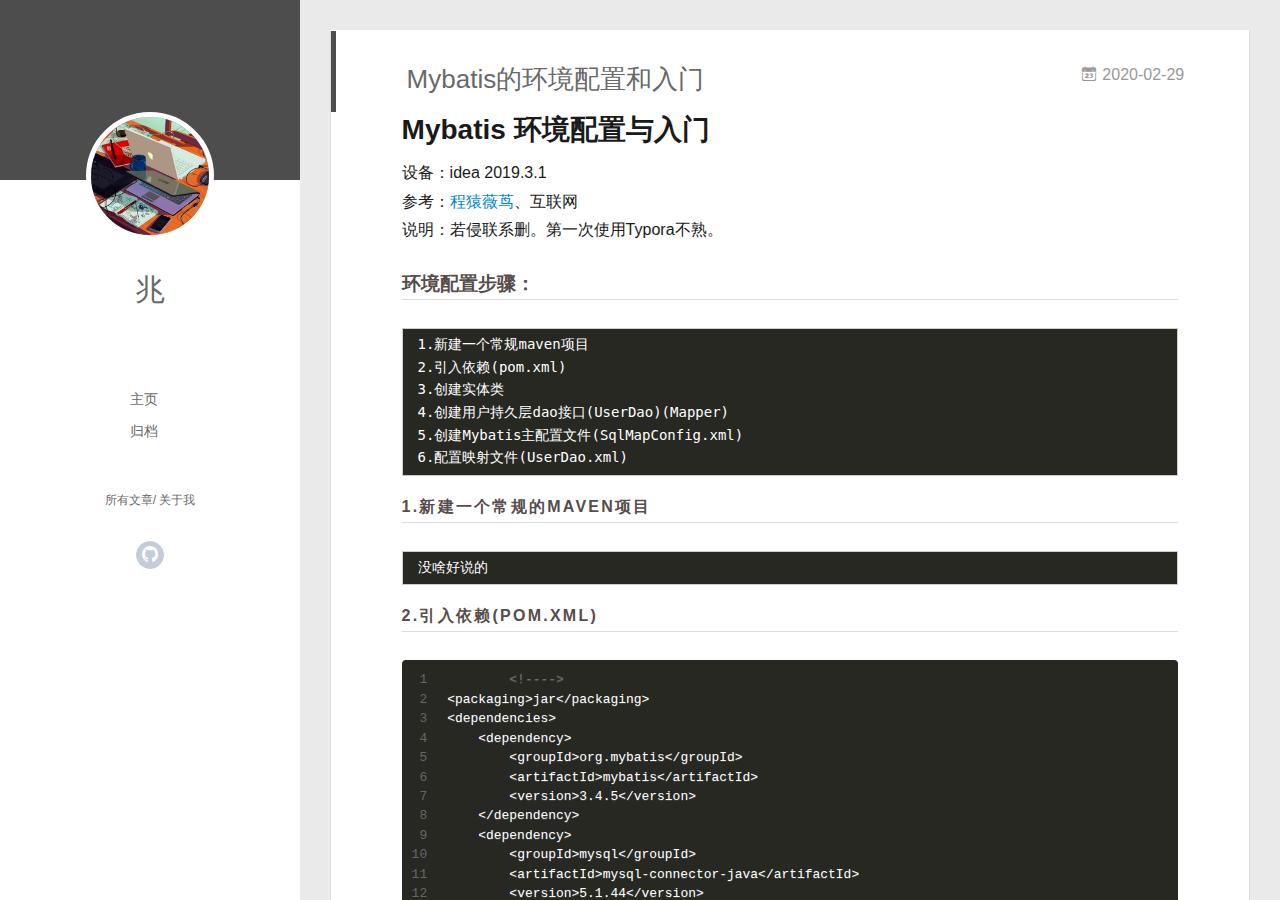
==== commit 380e888b: "Site updated: 2020-02-29 22:36:33" ====
--- a/index.html
+++ b/index.html
@@ -6,17 +6,17 @@
   <meta name="renderer" content="webkit">
   <meta http-equiv="X-UA-Compatible" content="IE=edge" >
   <link rel="dns-prefetch" href="http://yoursite.com">
-  <title>Hexo</title>
+  <title>Zhao_blog</title>
   <meta name="viewport" content="width=device-width, initial-scale=1, maximum-scale=1">
   <meta property="og:type" content="website">
-<meta property="og:title" content="Hexo">
+<meta property="og:title" content="Zhao_blog">
 <meta property="og:url" content="http://yoursite.com/index.html">
-<meta property="og:site_name" content="Hexo">
+<meta property="og:site_name" content="Zhao_blog">
 <meta property="og:locale" content="en_US">
-<meta property="article:author" content="John Doe">
+<meta property="article:author" content="兆">
 <meta name="twitter:card" content="summary">
   
-    <link rel="alternative" href="/atom.xml" title="Hexo" type="application/atom+xml">
+    <link rel="alternative" href="/atom.xml" title="Zhao_blog" type="application/atom+xml">
   
   
     <link rel="icon" href="/favicon.png">
@@ -25,7 +25,7 @@
   <style type="text/css">
   
     #container.show {
-      background: linear-gradient(200deg,#a0cfe4,#e8c37e);
+      background: linear-gradient(200deg,#ccc,#000);
     }
   </style>
   
@@ -43,10 +43,10 @@
 <div class="intrude-less">
 	<header id="header" class="inner">
 		<a href="/" class="profilepic">
-			<img src="" class="js-avatar">
+			<img src="/assets/img/head.jpg" class="js-avatar">
 		</a>
 		<hgroup>
-		  <h1 class="header-author"><a href="/">John Doe</a></h1>
+		  <h1 class="header-author"><a href="/">兆</a></h1>
 		</hgroup>
 		
 
@@ -55,7 +55,7 @@
 			
 				<li><a href="/">主页</a></li>
 	        
-				<li><a href="/tags/%E9%9A%8F%E7%AC%94/">随笔</a></li>
+				<li><a href="/archives/index.html">归档</a></li>
 	        
 			</ul>
 		</nav>
@@ -66,8 +66,6 @@
     			
             
     			
-    			<a q-on="click: openSlider(e, 'friends')" href="javascript:void(0)">友链</a>
-    			
             
     			
     			<a q-on="click: openSlider(e, 'aboutme')" href="javascript:void(0)">关于我</a>
@@ -77,13 +75,7 @@
 		<nav class="header-nav">
 			<div class="social">
 				
-					<a class="github" target="_blank" href="#" title="github"><i class="icon-github"></i></a>
-		        
-					<a class="weibo" target="_blank" href="#" title="weibo"><i class="icon-weibo"></i></a>
-		        
-					<a class="rss" target="_blank" href="#" title="rss"><i class="icon-rss"></i></a>
-		        
-					<a class="zhihu" target="_blank" href="#" title="zhihu"><i class="icon-zhihu"></i></a>
+					<a class="github" target="_blank" href="https://github.com/jiazhao8267" title="github"><i class="icon-github"></i></a>
 		        
 			</div>
 		</nav>
@@ -101,10 +93,10 @@
 	<div class="intrude-less">
 		<header id="header" class="inner">
 			<div class="profilepic">
-				<img src="" class="js-avatar">
+				<img src="/assets/img/head.jpg" class="js-avatar">
 			</div>
 			<hgroup>
-			  <h1 class="header-author js-header-author">John Doe</h1>
+			  <h1 class="header-author js-header-author">兆</h1>
 			</hgroup>
 			
 			
@@ -118,13 +110,7 @@
 			<nav class="header-nav">
 				<div class="social">
 					
-						<a class="github" target="_blank" href="#" title="github"><i class="icon-github"></i></a>
-			        
-						<a class="weibo" target="_blank" href="#" title="weibo"><i class="icon-weibo"></i></a>
-			        
-						<a class="rss" target="_blank" href="#" title="rss"><i class="icon-rss"></i></a>
-			        
-						<a class="zhihu" target="_blank" href="#" title="zhihu"><i class="icon-zhihu"></i></a>
+						<a class="github" target="_blank" href="https://github.com/jiazhao8267" title="github"><i class="icon-github"></i></a>
 			        
 				</div>
 			</nav>
@@ -135,7 +121,7 @@
 				
 					<li style="width: 50%"><a href="/">主页</a></li>
 		        
-					<li style="width: 50%"><a href="/tags/%E9%9A%8F%E7%AC%94/">随笔</a></li>
+					<li style="width: 50%"><a href="/archives/index.html">归档</a></li>
 		        
 				</ul>
 			</nav>
@@ -152,30 +138,48 @@
           <div id="js-content" class="content-ll">
             
   
-    <article id="post-我的第一篇博客文章" class="article article-type-post  article-index" itemscope itemprop="blogPost">
+    <article id="post-Mybatis的环境配置和入门" class="article article-type-post  article-index" itemscope itemprop="blogPost">
   <div class="article-inner">
     
       <header class="article-header">
         
   
     <h1 itemprop="name">
-      <a class="article-title" href="/2020/02/25/%E6%88%91%E7%9A%84%E7%AC%AC%E4%B8%80%E7%AF%87%E5%8D%9A%E5%AE%A2%E6%96%87%E7%AB%A0/">我的第一篇博客文章</a>
+      <a class="article-title" href="/2020/02/29/Mybatis%E7%9A%84%E7%8E%AF%E5%A2%83%E9%85%8D%E7%BD%AE%E5%92%8C%E5%85%A5%E9%97%A8/">Mybatis的环境配置和入门</a>
     </h1>
   
 
         
-        <a href="/2020/02/25/%E6%88%91%E7%9A%84%E7%AC%AC%E4%B8%80%E7%AF%87%E5%8D%9A%E5%AE%A2%E6%96%87%E7%AB%A0/" class="archive-article-date">
-  	<time datetime="2020-02-25T11:41:16.000Z" itemprop="datePublished"><i class="icon-calendar icon"></i>2020-02-25</time>
+        <a href="/2020/02/29/Mybatis%E7%9A%84%E7%8E%AF%E5%A2%83%E9%85%8D%E7%BD%AE%E5%92%8C%E5%85%A5%E9%97%A8/" class="archive-article-date">
+  	<time datetime="2020-02-29T14:18:05.000Z" itemprop="datePublished"><i class="icon-calendar icon"></i>2020-02-29</time>
 </a>
         
       </header>
     
     <div class="article-entry" itemprop="articleBody">
       
-        <h2 id="第一章"><a href="#第一章" class="headerlink" title="第一章"></a>第一章</h2><p>内容</p>
-<hr>
-<h2 id="第二章"><a href="#第二章" class="headerlink" title="第二章"></a>第二章</h2><p>内容</p>
-<p>##参考文献…</p>
+        <h1 id="Mybatis-环境配置与入门"><a href="#Mybatis-环境配置与入门" class="headerlink" title="Mybatis 环境配置与入门"></a>Mybatis 环境配置与入门</h1><p>设备：idea 2019.3.1<br>参考：<a href="https://blog.csdn.net/hellozpc/article/details/80878563" target="_blank" rel="noopener">程猿薇茑</a>、互联网<br>说明：若侵联系删。第一次使用Typora不熟。</p>
+<h3 id="环境配置步骤："><a href="#环境配置步骤：" class="headerlink" title="环境配置步骤："></a>环境配置步骤：</h3><pre><code>1.新建一个常规maven项目
+2.引入依赖(pom.xml)
+3.创建实体类
+4.创建用户持久层dao接口(UserDao)(Mapper)
+5.创建Mybatis主配置文件(SqlMapConfig.xml)
+6.配置映射文件(UserDao.xml)</code></pre><h4 id="1-新建一个常规的maven项目"><a href="#1-新建一个常规的maven项目" class="headerlink" title="1.新建一个常规的maven项目"></a>1.新建一个常规的maven项目</h4><pre><code>没啥好说的</code></pre><h4 id="2-引入依赖-pom-xml"><a href="#2-引入依赖-pom-xml" class="headerlink" title="2.引入依赖(pom.xml)"></a>2.引入依赖(pom.xml)</h4><figure class="highlight xml"><table><tr><td class="gutter"><pre><span class="line">1</span><br><span class="line">2</span><br><span class="line">3</span><br><span class="line">4</span><br><span class="line">5</span><br><span class="line">6</span><br><span class="line">7</span><br><span class="line">8</span><br><span class="line">9</span><br><span class="line">10</span><br><span class="line">11</span><br><span class="line">12</span><br><span class="line">13</span><br><span class="line">14</span><br><span class="line">15</span><br><span class="line">16</span><br><span class="line">17</span><br><span class="line">18</span><br><span class="line">19</span><br><span class="line">20</span><br><span class="line">21</span><br><span class="line">22</span><br><span class="line">23</span><br><span class="line">24</span><br><span class="line">25</span><br><span class="line">26</span><br></pre></td><td class="code"><pre><span class="line">	<span class="comment">&lt;!----&gt;</span></span><br><span class="line"><span class="tag">&lt;<span class="name">packaging</span>&gt;</span>jar<span class="tag">&lt;/<span class="name">packaging</span>&gt;</span></span><br><span class="line"><span class="tag">&lt;<span class="name">dependencies</span>&gt;</span></span><br><span class="line">    <span class="tag">&lt;<span class="name">dependency</span>&gt;</span></span><br><span class="line">        <span class="tag">&lt;<span class="name">groupId</span>&gt;</span>org.mybatis<span class="tag">&lt;/<span class="name">groupId</span>&gt;</span></span><br><span class="line">        <span class="tag">&lt;<span class="name">artifactId</span>&gt;</span>mybatis<span class="tag">&lt;/<span class="name">artifactId</span>&gt;</span></span><br><span class="line">        <span class="tag">&lt;<span class="name">version</span>&gt;</span>3.4.5<span class="tag">&lt;/<span class="name">version</span>&gt;</span></span><br><span class="line">    <span class="tag">&lt;/<span class="name">dependency</span>&gt;</span></span><br><span class="line">    <span class="tag">&lt;<span class="name">dependency</span>&gt;</span></span><br><span class="line">        <span class="tag">&lt;<span class="name">groupId</span>&gt;</span>mysql<span class="tag">&lt;/<span class="name">groupId</span>&gt;</span></span><br><span class="line">        <span class="tag">&lt;<span class="name">artifactId</span>&gt;</span>mysql-connector-java<span class="tag">&lt;/<span class="name">artifactId</span>&gt;</span></span><br><span class="line">        <span class="tag">&lt;<span class="name">version</span>&gt;</span>5.1.44<span class="tag">&lt;/<span class="name">version</span>&gt;</span></span><br><span class="line">    <span class="tag">&lt;/<span class="name">dependency</span>&gt;</span></span><br><span class="line">    <span class="comment">&lt;!--日志--&gt;</span></span><br><span class="line">    <span class="tag">&lt;<span class="name">dependency</span>&gt;</span></span><br><span class="line">        <span class="tag">&lt;<span class="name">groupId</span>&gt;</span>log4j<span class="tag">&lt;/<span class="name">groupId</span>&gt;</span></span><br><span class="line">        <span class="tag">&lt;<span class="name">artifactId</span>&gt;</span>log4j<span class="tag">&lt;/<span class="name">artifactId</span>&gt;</span></span><br><span class="line">        <span class="tag">&lt;<span class="name">version</span>&gt;</span>1.2.12<span class="tag">&lt;/<span class="name">version</span>&gt;</span></span><br><span class="line">    <span class="tag">&lt;/<span class="name">dependency</span>&gt;</span></span><br><span class="line">    <span class="comment">&lt;!--单元测试--&gt;</span></span><br><span class="line">    <span class="tag">&lt;<span class="name">dependency</span>&gt;</span></span><br><span class="line">        <span class="tag">&lt;<span class="name">groupId</span>&gt;</span>junit<span class="tag">&lt;/<span class="name">groupId</span>&gt;</span></span><br><span class="line">        <span class="tag">&lt;<span class="name">artifactId</span>&gt;</span>junit<span class="tag">&lt;/<span class="name">artifactId</span>&gt;</span></span><br><span class="line">        <span class="tag">&lt;<span class="name">version</span>&gt;</span>4.10<span class="tag">&lt;/<span class="name">version</span>&gt;</span></span><br><span class="line">    <span class="tag">&lt;/<span class="name">dependency</span>&gt;</span></span><br><span class="line"><span class="tag">&lt;/<span class="name">dependencies</span>&gt;</span></span><br></pre></td></tr></table></figure>
+<h4 id="3-创建实体类"><a href="#3-创建实体类" class="headerlink" title="3.创建实体类"></a>3.创建实体类</h4><figure class="highlight java"><table><tr><td class="gutter"><pre><span class="line">1</span><br><span class="line">2</span><br><span class="line">3</span><br><span class="line">4</span><br><span class="line">5</span><br><span class="line">6</span><br><span class="line">7</span><br><span class="line">8</span><br><span class="line">9</span><br><span class="line">10</span><br><span class="line">11</span><br><span class="line">12</span><br><span class="line">13</span><br></pre></td><td class="code"><pre><span class="line"><span class="keyword">package</span> com.zhao.domain;</span><br><span class="line"></span><br><span class="line"><span class="keyword">import</span> java.io.Serializable;</span><br><span class="line"><span class="keyword">import</span> java.util.Date;</span><br><span class="line"></span><br><span class="line"><span class="keyword">public</span> <span class="class"><span class="keyword">class</span> <span class="title">User</span> <span class="keyword">implements</span> <span class="title">Serializable</span> </span>&#123;</span><br><span class="line">    <span class="keyword">private</span> Integer id;</span><br><span class="line">    <span class="keyword">private</span> String username;</span><br><span class="line">    <span class="keyword">private</span> Date birthday;</span><br><span class="line">    <span class="keyword">private</span> String sex;</span><br><span class="line">    <span class="keyword">private</span> String address;</span><br><span class="line">    <span class="comment">//get、set、toString方法</span></span><br><span class="line">    &#125;</span><br></pre></td></tr></table></figure>
+
+<h4 id="4-创建用户持久层dao接口-UserDao-Mapper"><a href="#4-创建用户持久层dao接口-UserDao-Mapper" class="headerlink" title="4.创建用户持久层dao接口(UserDao)(Mapper)"></a>4.创建用户持久层dao接口(UserDao)(Mapper)</h4><figure class="highlight xml"><table><tr><td class="gutter"><pre><span class="line">1</span><br><span class="line">2</span><br><span class="line">3</span><br><span class="line">4</span><br><span class="line">5</span><br><span class="line">6</span><br><span class="line">7</span><br><span class="line">8</span><br><span class="line">9</span><br><span class="line">10</span><br><span class="line">11</span><br></pre></td><td class="code"><pre><span class="line">package com.zhao.dao;</span><br><span class="line"></span><br><span class="line">import com.zhao.domain.User;</span><br><span class="line"></span><br><span class="line">import java.util.List;</span><br><span class="line"></span><br><span class="line">//用户持久层接口</span><br><span class="line">public interface UserDao &#123;</span><br><span class="line">    //    查询所有操作</span><br><span class="line">    List<span class="tag">&lt;<span class="name">User</span>&gt;</span> findAll();</span><br><span class="line">&#125;</span><br></pre></td></tr></table></figure>
+
+<h4 id="5-创建Mybatis主配置文件-SqlMapConfig-xml"><a href="#5-创建Mybatis主配置文件-SqlMapConfig-xml" class="headerlink" title="5.创建Mybatis主配置文件(SqlMapConfig.xml)"></a>5.创建Mybatis主配置文件(SqlMapConfig.xml)</h4><figure class="highlight xml"><table><tr><td class="gutter"><pre><span class="line">1</span><br><span class="line">2</span><br><span class="line">3</span><br><span class="line">4</span><br><span class="line">5</span><br><span class="line">6</span><br><span class="line">7</span><br><span class="line">8</span><br><span class="line">9</span><br><span class="line">10</span><br><span class="line">11</span><br><span class="line">12</span><br><span class="line">13</span><br><span class="line">14</span><br><span class="line">15</span><br><span class="line">16</span><br><span class="line">17</span><br><span class="line">18</span><br><span class="line">19</span><br><span class="line">20</span><br><span class="line">21</span><br><span class="line">22</span><br><span class="line">23</span><br><span class="line">24</span><br><span class="line">25</span><br><span class="line">26</span><br><span class="line">27</span><br><span class="line">28</span><br><span class="line">29</span><br></pre></td><td class="code"><pre><span class="line"><span class="meta">&lt;?xml version="1.0" encoding="UTF-8"?&gt;</span></span><br><span class="line"><span class="meta">&lt;!DOCTYPE <span class="meta-keyword">configuration</span></span></span><br><span class="line"><span class="meta">        <span class="meta-keyword">PUBLIC</span> <span class="meta-string">"-//mybatis.org//DTD Config 3.0//EN"</span></span></span><br><span class="line"><span class="meta">        <span class="meta-string">"http://mybatis.org/dtd/mybatis-3-config.dtd"</span>&gt;</span></span><br><span class="line"><span class="comment">&lt;!--以上内容为固定约束--&gt;</span></span><br><span class="line"><span class="comment">&lt;!-- mybatis的主配置文件 --&gt;</span></span><br><span class="line"><span class="tag">&lt;<span class="name">configuration</span>&gt;</span></span><br><span class="line">    <span class="comment">&lt;!-- 配置环境 --&gt;</span></span><br><span class="line">    <span class="tag">&lt;<span class="name">environments</span> <span class="attr">default</span>=<span class="string">"mysql"</span>&gt;</span></span><br><span class="line">        <span class="comment">&lt;!-- 配置mysql的环境--&gt;</span></span><br><span class="line">        <span class="tag">&lt;<span class="name">environment</span> <span class="attr">id</span>=<span class="string">"mysql"</span>&gt;</span></span><br><span class="line">            <span class="comment">&lt;!-- 配置事务的类型--&gt;</span></span><br><span class="line">            <span class="tag">&lt;<span class="name">transactionManager</span> <span class="attr">type</span>=<span class="string">"JDBC"</span>&gt;</span><span class="tag">&lt;/<span class="name">transactionManager</span>&gt;</span></span><br><span class="line">            <span class="comment">&lt;!-- 配置数据源（连接池） --&gt;</span></span><br><span class="line">            <span class="tag">&lt;<span class="name">dataSource</span> <span class="attr">type</span>=<span class="string">"POOLED"</span>&gt;</span></span><br><span class="line">                <span class="comment">&lt;!-- 配置连接数据库的4个基本信息 --&gt;</span></span><br><span class="line">                <span class="tag">&lt;<span class="name">property</span> <span class="attr">name</span>=<span class="string">"driver"</span> <span class="attr">value</span>=<span class="string">"com.mysql.jdbc.Driver"</span>/&gt;</span></span><br><span class="line">                <span class="tag">&lt;<span class="name">property</span> <span class="attr">name</span>=<span class="string">"url"</span> <span class="attr">value</span>=<span class="string">"jdbc:mysql://localhost:3306/数据库名称"</span>/&gt;</span></span><br><span class="line">                <span class="tag">&lt;<span class="name">property</span> <span class="attr">name</span>=<span class="string">"username"</span> <span class="attr">value</span>=<span class="string">"root"</span>/&gt;</span></span><br><span class="line">                <span class="tag">&lt;<span class="name">property</span> <span class="attr">name</span>=<span class="string">"password"</span> <span class="attr">value</span>=<span class="string">"个人密码"</span>/&gt;</span></span><br><span class="line">            <span class="tag">&lt;/<span class="name">dataSource</span>&gt;</span></span><br><span class="line">        <span class="tag">&lt;/<span class="name">environment</span>&gt;</span></span><br><span class="line">    <span class="tag">&lt;/<span class="name">environments</span>&gt;</span></span><br><span class="line"></span><br><span class="line">    <span class="comment">&lt;!-- 指定映射配置文件的位置，映射配置文件指的是每个dao独立的配置文件 --&gt;</span></span><br><span class="line">    <span class="tag">&lt;<span class="name">mappers</span>&gt;</span></span><br><span class="line">        <span class="tag">&lt;<span class="name">mapper</span> <span class="attr">resource</span>=<span class="string">"com/itheima/dao/IUserDao.xml"</span>/&gt;</span></span><br><span class="line">    <span class="tag">&lt;/<span class="name">mappers</span>&gt;</span></span><br><span class="line"><span class="tag">&lt;/<span class="name">configuration</span>&gt;</span></span><br></pre></td></tr></table></figure>
+
+<h4 id="6-配置映射文件-UserDao-xml"><a href="#6-配置映射文件-UserDao-xml" class="headerlink" title="6.配置映射文件(UserDao.xml)"></a>6.配置映射文件(UserDao.xml)</h4><figure class="highlight xml"><table><tr><td class="gutter"><pre><span class="line">1</span><br><span class="line">2</span><br><span class="line">3</span><br><span class="line">4</span><br><span class="line">5</span><br><span class="line">6</span><br><span class="line">7</span><br><span class="line">8</span><br><span class="line">9</span><br><span class="line">10</span><br><span class="line">11</span><br></pre></td><td class="code"><pre><span class="line"><span class="meta">&lt;?xml version="1.0" encoding="UTF-8"?&gt;</span></span><br><span class="line"><span class="meta">&lt;!DOCTYPE <span class="meta-keyword">mapper</span></span></span><br><span class="line"><span class="meta">        <span class="meta-keyword">PUBLIC</span> <span class="meta-string">"-//mybatis.org//DTD Mapper 3.0//EN"</span></span></span><br><span class="line"><span class="meta">        <span class="meta-string">"http://mybatis.org/dtd/mybatis-3-mapper.dtd"</span>&gt;</span></span><br><span class="line"><span class="comment">&lt;!--对mapper的固定约束--&gt;</span></span><br><span class="line"><span class="tag">&lt;<span class="name">mapper</span> <span class="attr">namespace</span>=<span class="string">"com.zhao.dao.UserDao"</span>&gt;</span></span><br><span class="line">    <span class="comment">&lt;!--配置查询所有--&gt;</span></span><br><span class="line">    <span class="tag">&lt;<span class="name">select</span> <span class="attr">id</span>=<span class="string">"findAll"</span> <span class="attr">resultType</span>=<span class="string">"com.zhao.domain.User"</span>&gt;</span></span><br><span class="line">        select * from user</span><br><span class="line">    <span class="tag">&lt;/<span class="name">select</span>&gt;</span></span><br><span class="line"><span class="tag">&lt;/<span class="name">mapper</span>&gt;</span></span><br></pre></td></tr></table></figure>
+
+
+<h3 id="入门案例"><a href="#入门案例" class="headerlink" title="入门案例"></a>入门案例</h3><pre><code>创建测试类</code></pre><figure class="highlight xml"><table><tr><td class="gutter"><pre><span class="line">1</span><br><span class="line">2</span><br><span class="line">3</span><br><span class="line">4</span><br><span class="line">5</span><br><span class="line">6</span><br><span class="line">7</span><br><span class="line">8</span><br><span class="line">9</span><br><span class="line">10</span><br><span class="line">11</span><br><span class="line">12</span><br><span class="line">13</span><br><span class="line">14</span><br><span class="line">15</span><br><span class="line">16</span><br><span class="line">17</span><br><span class="line">18</span><br><span class="line">19</span><br><span class="line">20</span><br><span class="line">21</span><br><span class="line">22</span><br><span class="line">23</span><br><span class="line">24</span><br><span class="line">25</span><br><span class="line">26</span><br><span class="line">27</span><br><span class="line">28</span><br><span class="line">29</span><br></pre></td><td class="code"><pre><span class="line">package com.zhao.test;</span><br><span class="line"></span><br><span class="line">import com.zhao.dao.UserDao;</span><br><span class="line">import com.zhao.domain.User;</span><br><span class="line">import org.apache.ibatis.io.Resources;</span><br><span class="line">import org.apache.ibatis.session.SqlSession;</span><br><span class="line">import org.apache.ibatis.session.SqlSessionFactory;</span><br><span class="line">import org.apache.ibatis.session.SqlSessionFactoryBuilder;</span><br><span class="line">import java.io.InputStream;</span><br><span class="line">import java.util.List;</span><br><span class="line"></span><br><span class="line">public class MybatisTest &#123;</span><br><span class="line">    public static void main(String[] args) throws Exception&#123;</span><br><span class="line">        //1.读取配置文件</span><br><span class="line">        InputStream in = Resources.getResourceAsStream("SqlMapCOnfig.xml");</span><br><span class="line">        //2.创建SqlSessionFactory</span><br><span class="line">        SqlSessionFactoryBuilder builder = new SqlSessionFactoryBuilder();</span><br><span class="line">        SqlSessionFactory factory = builder.build(in);</span><br><span class="line">        //3.由工厂生成SqlSession对象</span><br><span class="line">        SqlSession session = factory.openSession();</span><br><span class="line">        //4.使用SqlSession创建Dao接口的代理对象</span><br><span class="line">        UserDao userDao = session.getMapper(UserDao.class);</span><br><span class="line">        //5.使用代理对象执行方法</span><br><span class="line">        List<span class="tag">&lt;<span class="name">User</span>&gt;</span> users = userDao.findAll();</span><br><span class="line">        //6.释放资源</span><br><span class="line">        session.close();</span><br><span class="line">        in.close();</span><br><span class="line">    &#125;</span><br><span class="line">&#125;</span><br></pre></td></tr></table></figure>
+
+<h3 id="其他说明"><a href="#其他说明" class="headerlink" title="其他说明"></a>其他说明</h3><pre><code>日志log4j.properties</code></pre><figure class="highlight xml"><table><tr><td class="gutter"><pre><span class="line">1</span><br><span class="line">2</span><br><span class="line">3</span><br><span class="line">4</span><br><span class="line">5</span><br><span class="line">6</span><br><span class="line">7</span><br><span class="line">8</span><br><span class="line">9</span><br><span class="line">10</span><br><span class="line">11</span><br><span class="line">12</span><br><span class="line">13</span><br><span class="line">14</span><br><span class="line">15</span><br><span class="line">16</span><br><span class="line">17</span><br><span class="line">18</span><br></pre></td><td class="code"><pre><span class="line"># Set root category priority to INFO and its only appender to CONSOLE.</span><br><span class="line">#log4j.rootCategory=INFO, CONSOLE            debug   info   warn error fatal</span><br><span class="line">log4j.rootCategory=debug, CONSOLE, LOGFILE</span><br><span class="line"></span><br><span class="line"># Set the enterprise logger category to FATAL and its only appender to CONSOLE.</span><br><span class="line">log4j.logger.org.apache.axis.enterprise=FATAL, CONSOLE</span><br><span class="line"></span><br><span class="line"># CONSOLE is set to be a ConsoleAppender using a PatternLayout.</span><br><span class="line">log4j.appender.CONSOLE=org.apache.log4j.ConsoleAppender</span><br><span class="line">log4j.appender.CONSOLE.layout=org.apache.log4j.PatternLayout</span><br><span class="line">log4j.appender.CONSOLE.layout.ConversionPattern=%d&#123;ISO8601&#125; %-6r [%15.15t] %-5p %30.30c %x - %m\n</span><br><span class="line"></span><br><span class="line"># LOGFILE is set to be a File appender using a PatternLayout.</span><br><span class="line">log4j.appender.LOGFILE=org.apache.log4j.FileAppender</span><br><span class="line">log4j.appender.LOGFILE.File=d:\axis.log</span><br><span class="line">log4j.appender.LOGFILE.Append=true</span><br><span class="line">log4j.appender.LOGFILE.layout=org.apache.log4j.PatternLayout</span><br><span class="line">log4j.appender.LOGFILE.layout.ConversionPattern=%d&#123;ISO8601&#125; %-6r [%15.15t] %-5p %30.30c %x - %m\n</span><br></pre></td></tr></table></figure>
+
+<h3 id="结构图"><a href="#结构图" class="headerlink" title="结构图"></a>结构图</h3><p><img src="/Users/jiezhao/Desktop/%E6%88%AA%E5%B1%8F2020-02-29%E4%B8%8B%E5%8D%889.44.04.png" alt="截屏2020-02-29下午9.44.04"></p>
+<h5 id="Java不支持版本5"><a href="#Java不支持版本5" class="headerlink" title="Java不支持版本5"></a>Java不支持版本5</h5><p><a href="https://blog.csdn.net/qq_22076345/article/details/82392236" target="_blank" rel="noopener">解决</a></p>
 
       
 
@@ -188,7 +192,7 @@
 
       
         <p class="article-more-link">
-          <a class="article-more-a" href="/2020/02/25/%E6%88%91%E7%9A%84%E7%AC%AC%E4%B8%80%E7%AF%87%E5%8D%9A%E5%AE%A2%E6%96%87%E7%AB%A0/">展开全文 >></a>
+          <a class="article-more-a" href="/2020/02/29/Mybatis%E7%9A%84%E7%8E%AF%E5%A2%83%E9%85%8D%E7%BD%AE%E5%92%8C%E5%85%A5%E9%97%A8/">展开全文 >></a>
         </p>
       
 
@@ -218,39 +222,31 @@
 
 
   
-    <article id="post-hello-world" class="article article-type-post  article-index" itemscope itemprop="blogPost">
+    <article id="post-我的第一篇博客文章" class="article article-type-post  article-index" itemscope itemprop="blogPost">
   <div class="article-inner">
     
       <header class="article-header">
         
   
     <h1 itemprop="name">
-      <a class="article-title" href="/2020/02/25/hello-world/">Hello World</a>
+      <a class="article-title" href="/2020/02/25/%E6%88%91%E7%9A%84%E7%AC%AC%E4%B8%80%E7%AF%87%E5%8D%9A%E5%AE%A2%E6%96%87%E7%AB%A0/">我的第一篇博客文章</a>
     </h1>
   
 
         
-        <a href="/2020/02/25/hello-world/" class="archive-article-date">
-  	<time datetime="2020-02-25T11:36:50.261Z" itemprop="datePublished"><i class="icon-calendar icon"></i>2020-02-25</time>
+        <a href="/2020/02/25/%E6%88%91%E7%9A%84%E7%AC%AC%E4%B8%80%E7%AF%87%E5%8D%9A%E5%AE%A2%E6%96%87%E7%AB%A0/" class="archive-article-date">
+  	<time datetime="2020-02-25T11:41:16.000Z" itemprop="datePublished"><i class="icon-calendar icon"></i>2020-02-25</time>
 </a>
         
       </header>
     
     <div class="article-entry" itemprop="articleBody">
       
-        <p>Welcome to <a href="https://hexo.io/" target="_blank" rel="noopener">Hexo</a>! This is your very first post. Check <a href="https://hexo.io/docs/" target="_blank" rel="noopener">documentation</a> for more info. If you get any problems when using Hexo, you can find the answer in <a href="https://hexo.io/docs/troubleshooting.html" target="_blank" rel="noopener">troubleshooting</a> or you can ask me on <a href="https://github.com/hexojs/hexo/issues" target="_blank" rel="noopener">GitHub</a>.</p>
-<h2 id="Quick-Start"><a href="#Quick-Start" class="headerlink" title="Quick Start"></a>Quick Start</h2><h3 id="Create-a-new-post"><a href="#Create-a-new-post" class="headerlink" title="Create a new post"></a>Create a new post</h3><figure class="highlight bash"><table><tr><td class="gutter"><pre><span class="line">1</span><br></pre></td><td class="code"><pre><span class="line">$ hexo new <span class="string">"My New Post"</span></span><br></pre></td></tr></table></figure>
-
-<p>More info: <a href="https://hexo.io/docs/writing.html" target="_blank" rel="noopener">Writing</a></p>
-<h3 id="Run-server"><a href="#Run-server" class="headerlink" title="Run server"></a>Run server</h3><figure class="highlight bash"><table><tr><td class="gutter"><pre><span class="line">1</span><br></pre></td><td class="code"><pre><span class="line">$ hexo server</span><br></pre></td></tr></table></figure>
-
-<p>More info: <a href="https://hexo.io/docs/server.html" target="_blank" rel="noopener">Server</a></p>
-<h3 id="Generate-static-files"><a href="#Generate-static-files" class="headerlink" title="Generate static files"></a>Generate static files</h3><figure class="highlight bash"><table><tr><td class="gutter"><pre><span class="line">1</span><br></pre></td><td class="code"><pre><span class="line">$ hexo generate</span><br></pre></td></tr></table></figure>
-
-<p>More info: <a href="https://hexo.io/docs/generating.html" target="_blank" rel="noopener">Generating</a></p>
-<h3 id="Deploy-to-remote-sites"><a href="#Deploy-to-remote-sites" class="headerlink" title="Deploy to remote sites"></a>Deploy to remote sites</h3><figure class="highlight bash"><table><tr><td class="gutter"><pre><span class="line">1</span><br></pre></td><td class="code"><pre><span class="line">$ hexo deploy</span><br></pre></td></tr></table></figure>
-
-<p>More info: <a href="https://hexo.io/docs/one-command-deployment.html" target="_blank" rel="noopener">Deployment</a></p>
+        <h2 id="第一章"><a href="#第一章" class="headerlink" title="第一章"></a>第一章</h2><p>内容</p>
+<hr>
+<h2 id="第二章"><a href="#第二章" class="headerlink" title="第二章"></a>第二章</h2><p>内容</p>
+<hr>
+<p>##参考文献…</p>
 
       
 
@@ -263,7 +259,7 @@
 
       
         <p class="article-more-link">
-          <a class="article-more-a" href="/2020/02/25/hello-world/">展开全文 >></a>
+          <a class="article-more-a" href="/2020/02/25/%E6%88%91%E7%9A%84%E7%AC%AC%E4%B8%80%E7%AF%87%E5%8D%9A%E5%AE%A2%E6%96%87%E7%AB%A0/">展开全文 >></a>
         </p>
       
 
@@ -293,6 +289,81 @@
 
 
   
+    <article id="post-hello-world" class="article article-type-post  article-index" itemscope itemprop="blogPost">
+  <div class="article-inner">
+    
+      <header class="article-header">
+        
+  
+    <h1 itemprop="name">
+      <a class="article-title" href="/2020/02/25/hello-world/">Hello World</a>
+    </h1>
+  
+
+        
+        <a href="/2020/02/25/hello-world/" class="archive-article-date">
+  	<time datetime="2020-02-25T11:36:50.261Z" itemprop="datePublished"><i class="icon-calendar icon"></i>2020-02-25</time>
+</a>
+        
+      </header>
+    
+    <div class="article-entry" itemprop="articleBody">
+      
+        <p>Welcome to <a href="https://hexo.io/" target="_blank" rel="noopener">Hexo</a>! This is your very first post. Check <a href="https://hexo.io/docs/" target="_blank" rel="noopener">documentation</a> for more info. If you get any problems when using Hexo, you can find the answer in <a href="https://hexo.io/docs/troubleshooting.html" target="_blank" rel="noopener">troubleshooting</a> or you can ask me on <a href="https://github.com/hexojs/hexo/issues" target="_blank" rel="noopener">GitHub</a>.</p>
+<h2 id="Quick-Start"><a href="#Quick-Start" class="headerlink" title="Quick Start"></a>Quick Start</h2><h3 id="Create-a-new-post"><a href="#Create-a-new-post" class="headerlink" title="Create a new post"></a>Create a new post</h3><figure class="highlight bash"><table><tr><td class="gutter"><pre><span class="line">1</span><br></pre></td><td class="code"><pre><span class="line">$ hexo new <span class="string">"My New Post"</span></span><br></pre></td></tr></table></figure>
+
+<p>More info: <a href="https://hexo.io/docs/writing.html" target="_blank" rel="noopener">Writing</a></p>
+<h3 id="Run-server"><a href="#Run-server" class="headerlink" title="Run server"></a>Run server</h3><figure class="highlight bash"><table><tr><td class="gutter"><pre><span class="line">1</span><br></pre></td><td class="code"><pre><span class="line">$ hexo server</span><br></pre></td></tr></table></figure>
+
+<p>More info: <a href="https://hexo.io/docs/server.html" target="_blank" rel="noopener">Server</a></p>
+<h3 id="Generate-static-files"><a href="#Generate-static-files" class="headerlink" title="Generate static files"></a>Generate static files</h3><figure class="highlight bash"><table><tr><td class="gutter"><pre><span class="line">1</span><br></pre></td><td class="code"><pre><span class="line">$ hexo generate</span><br></pre></td></tr></table></figure>
+
+<p>More info: <a href="https://hexo.io/docs/generating.html" target="_blank" rel="noopener">Generating</a></p>
+<h3 id="Deploy-to-remote-sites"><a href="#Deploy-to-remote-sites" class="headerlink" title="Deploy to remote sites"></a>Deploy to remote sites</h3><figure class="highlight bash"><table><tr><td class="gutter"><pre><span class="line">1</span><br></pre></td><td class="code"><pre><span class="line">$ hexo deploy</span><br></pre></td></tr></table></figure>
+
+<p>More info: <a href="https://hexo.io/docs/one-command-deployment.html" target="_blank" rel="noopener">Deployment</a></p>
+
+      
+
+      
+    </div>
+    <div class="article-info article-info-index">
+      
+      
+      
+
+      
+        <p class="article-more-link">
+          <a class="article-more-a" href="/2020/02/25/hello-world/">展开全文 >></a>
+        </p>
+      
+
+      
+      <div class="clearfix"></div>
+    </div>
+  </div>
+</article>
+
+<aside class="wrap-side-operation">
+    <div class="mod-side-operation">
+        
+        <div class="jump-container" id="js-jump-container" style="display:none;">
+            <a href="javascript:void(0)" class="mod-side-operation__jump-to-top">
+                <i class="icon-font icon-back"></i>
+            </a>
+            <div id="js-jump-plan-container" class="jump-plan-container" style="top: -11px;">
+                <i class="icon-font icon-plane jump-plane"></i>
+            </div>
+        </div>
+        
+        
+    </div>
+</aside>
+
+
+
+
+  
   
 
 
@@ -303,7 +374,7 @@
   <div class="outer">
     <div id="footer-info">
     	<div class="footer-left">
-    		&copy; 2020 John Doe
+    		&copy; 2020 兆
     	</div>
       	<div class="footer-right">
       		<a href="http://hexo.io/" target="_blank">Hexo</a>  Theme <a href="https://github.com/litten/hexo-theme-yilia" target="_blank">Yilia</a> by Litten
@@ -311,6 +382,9 @@
     </div>
   </div>
 </footer>
+<!--页面点击小红心-->
+<script type="text/javascript" src="/love.js"></script>
+
     </div>
     <script>
 	var yiliaConfig = {
@@ -345,8 +419,6 @@
       
     
       
-      
-      
     
       
       
@@ -358,15 +430,13 @@
     
     
       
-      <li style="width: 33.333333333333336%" q-on="click: openSlider(e, 'innerArchive')"><a href="javascript:void(0)" q-class="active:innerArchive">所有文章</a></li>
-      
-        
-      
-      <li style="width: 33.333333333333336%" q-on="click: openSlider(e, 'friends')"><a href="javascript:void(0)" q-class="active:friends">友链</a></li>
-      
-        
-      
-      <li style="width: 33.333333333333336%" q-on="click: openSlider(e, 'aboutme')"><a href="javascript:void(0)" q-class="active:aboutme">关于我</a></li>
+      <li style="width: 50%" q-on="click: openSlider(e, 'innerArchive')"><a href="javascript:void(0)" q-class="active:innerArchive">所有文章</a></li>
+      
+        
+      
+        
+      
+      <li style="width: 50%" q-on="click: openSlider(e, 'aboutme')"><a href="javascript:void(0)" q-class="active:aboutme">关于我</a></li>
       
         
     </ul>
@@ -430,43 +500,11 @@
     
 
     
-    	<section class="tools-section tools-section-friends" q-show="friends">
-  		
-        <ul class="search-ul">
-          
-            <li class="search-li">
-              <a href="http://localhost:4000/" target="_blank" class="search-title"><i class="icon-quo-left icon"></i>友情链接1</a>
-            </li>
-          
-            <li class="search-li">
-              <a href="http://localhost:4000/" target="_blank" class="search-title"><i class="icon-quo-left icon"></i>友情链接2</a>
-            </li>
-          
-            <li class="search-li">
-              <a href="http://localhost:4000/" target="_blank" class="search-title"><i class="icon-quo-left icon"></i>友情链接3</a>
-            </li>
-          
-            <li class="search-li">
-              <a href="http://localhost:4000/" target="_blank" class="search-title"><i class="icon-quo-left icon"></i>友情链接4</a>
-            </li>
-          
-            <li class="search-li">
-              <a href="http://localhost:4000/" target="_blank" class="search-title"><i class="icon-quo-left icon"></i>友情链接5</a>
-            </li>
-          
-            <li class="search-li">
-              <a href="http://localhost:4000/" target="_blank" class="search-title"><i class="icon-quo-left icon"></i>友情链接6</a>
-            </li>
-          
-        </ul>
-  		
-    	</section>
-    
 
     
     	<section class="tools-section tools-section-me" q-show="aboutme">
   	  	
-  	  		<div class="aboutme-wrap" id="js-aboutme">很惭愧&lt;br&gt;&lt;br&gt;只做了一点微小的工作&lt;br&gt;谢谢大家</div>
+  	  		<div class="aboutme-wrap" id="js-aboutme">参差多态乃是幸福的本源&lt;br&gt;</div>
   	  	
     	</section>
     
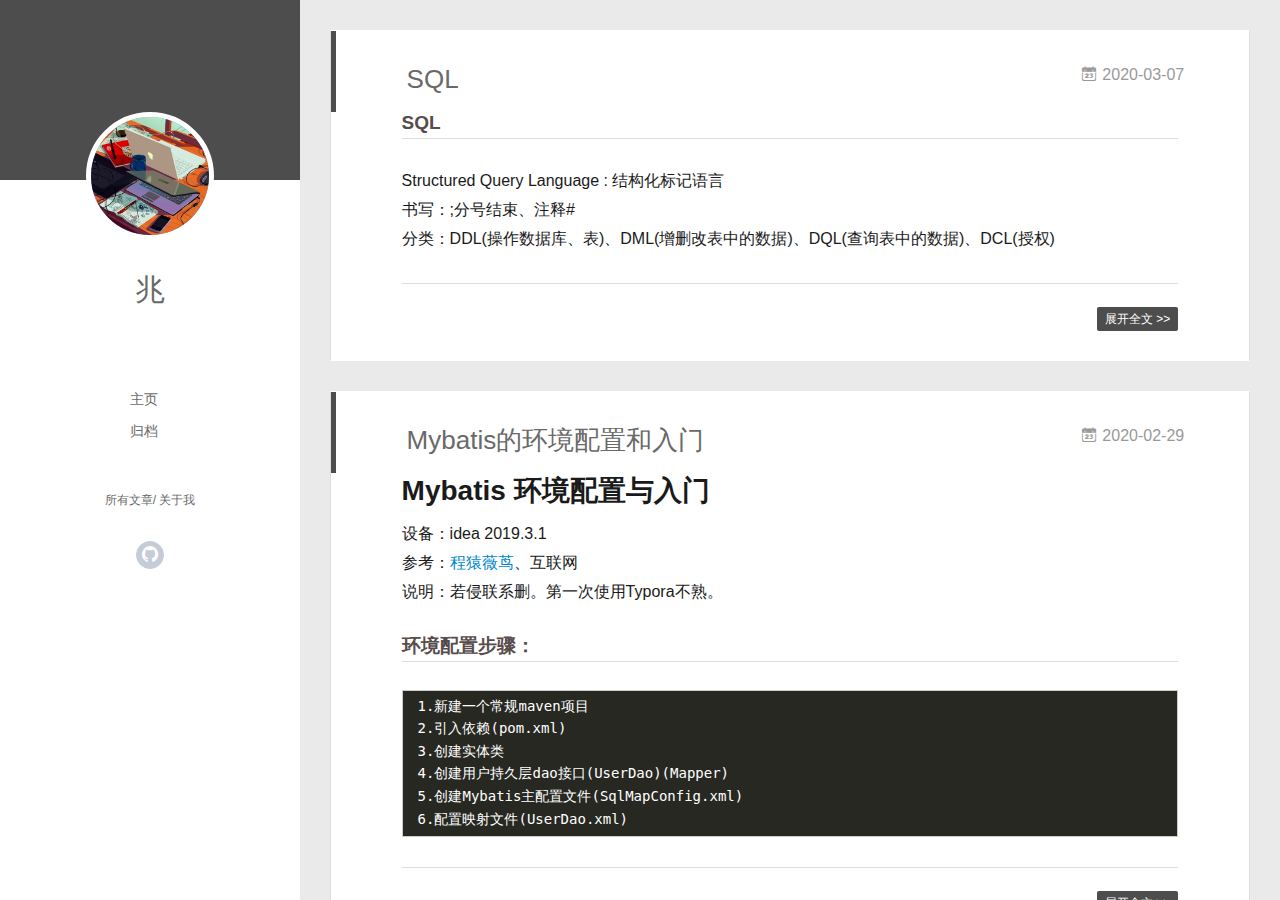
==== commit b1d60e48: "Site updated: 2020-03-07 01:02:17" ====
--- a/index.html
+++ b/index.html
@@ -138,49 +138,28 @@
           <div id="js-content" class="content-ll">
             
   
-    <article id="post-Mybatis的环境配置和入门" class="article article-type-post  article-index" itemscope itemprop="blogPost">
+    <article id="post-SQL" class="article article-type-post  article-index" itemscope itemprop="blogPost">
   <div class="article-inner">
     
       <header class="article-header">
         
   
     <h1 itemprop="name">
-      <a class="article-title" href="/2020/02/29/Mybatis%E7%9A%84%E7%8E%AF%E5%A2%83%E9%85%8D%E7%BD%AE%E5%92%8C%E5%85%A5%E9%97%A8/">Mybatis的环境配置和入门</a>
+      <a class="article-title" href="/2020/03/07/SQL/">SQL</a>
     </h1>
   
 
         
-        <a href="/2020/02/29/Mybatis%E7%9A%84%E7%8E%AF%E5%A2%83%E9%85%8D%E7%BD%AE%E5%92%8C%E5%85%A5%E9%97%A8/" class="archive-article-date">
-  	<time datetime="2020-02-29T14:18:05.000Z" itemprop="datePublished"><i class="icon-calendar icon"></i>2020-02-29</time>
+        <a href="/2020/03/07/SQL/" class="archive-article-date">
+  	<time datetime="2020-03-06T16:26:37.000Z" itemprop="datePublished"><i class="icon-calendar icon"></i>2020-03-07</time>
 </a>
         
       </header>
     
     <div class="article-entry" itemprop="articleBody">
       
-        <h1 id="Mybatis-环境配置与入门"><a href="#Mybatis-环境配置与入门" class="headerlink" title="Mybatis 环境配置与入门"></a>Mybatis 环境配置与入门</h1><p>设备：idea 2019.3.1<br>参考：<a href="https://blog.csdn.net/hellozpc/article/details/80878563" target="_blank" rel="noopener">程猿薇茑</a>、互联网<br>说明：若侵联系删。第一次使用Typora不熟。</p>
-<h3 id="环境配置步骤："><a href="#环境配置步骤：" class="headerlink" title="环境配置步骤："></a>环境配置步骤：</h3><pre><code>1.新建一个常规maven项目
-2.引入依赖(pom.xml)
-3.创建实体类
-4.创建用户持久层dao接口(UserDao)(Mapper)
-5.创建Mybatis主配置文件(SqlMapConfig.xml)
-6.配置映射文件(UserDao.xml)</code></pre><h4 id="1-新建一个常规的maven项目"><a href="#1-新建一个常规的maven项目" class="headerlink" title="1.新建一个常规的maven项目"></a>1.新建一个常规的maven项目</h4><pre><code>没啥好说的</code></pre><h4 id="2-引入依赖-pom-xml"><a href="#2-引入依赖-pom-xml" class="headerlink" title="2.引入依赖(pom.xml)"></a>2.引入依赖(pom.xml)</h4><figure class="highlight xml"><table><tr><td class="gutter"><pre><span class="line">1</span><br><span class="line">2</span><br><span class="line">3</span><br><span class="line">4</span><br><span class="line">5</span><br><span class="line">6</span><br><span class="line">7</span><br><span class="line">8</span><br><span class="line">9</span><br><span class="line">10</span><br><span class="line">11</span><br><span class="line">12</span><br><span class="line">13</span><br><span class="line">14</span><br><span class="line">15</span><br><span class="line">16</span><br><span class="line">17</span><br><span class="line">18</span><br><span class="line">19</span><br><span class="line">20</span><br><span class="line">21</span><br><span class="line">22</span><br><span class="line">23</span><br><span class="line">24</span><br><span class="line">25</span><br><span class="line">26</span><br></pre></td><td class="code"><pre><span class="line">	<span class="comment">&lt;!----&gt;</span></span><br><span class="line"><span class="tag">&lt;<span class="name">packaging</span>&gt;</span>jar<span class="tag">&lt;/<span class="name">packaging</span>&gt;</span></span><br><span class="line"><span class="tag">&lt;<span class="name">dependencies</span>&gt;</span></span><br><span class="line">    <span class="tag">&lt;<span class="name">dependency</span>&gt;</span></span><br><span class="line">        <span class="tag">&lt;<span class="name">groupId</span>&gt;</span>org.mybatis<span class="tag">&lt;/<span class="name">groupId</span>&gt;</span></span><br><span class="line">        <span class="tag">&lt;<span class="name">artifactId</span>&gt;</span>mybatis<span class="tag">&lt;/<span class="name">artifactId</span>&gt;</span></span><br><span class="line">        <span class="tag">&lt;<span class="name">version</span>&gt;</span>3.4.5<span class="tag">&lt;/<span class="name">version</span>&gt;</span></span><br><span class="line">    <span class="tag">&lt;/<span class="name">dependency</span>&gt;</span></span><br><span class="line">    <span class="tag">&lt;<span class="name">dependency</span>&gt;</span></span><br><span class="line">        <span class="tag">&lt;<span class="name">groupId</span>&gt;</span>mysql<span class="tag">&lt;/<span class="name">groupId</span>&gt;</span></span><br><span class="line">        <span class="tag">&lt;<span class="name">artifactId</span>&gt;</span>mysql-connector-java<span class="tag">&lt;/<span class="name">artifactId</span>&gt;</span></span><br><span class="line">        <span class="tag">&lt;<span class="name">version</span>&gt;</span>5.1.44<span class="tag">&lt;/<span class="name">version</span>&gt;</span></span><br><span class="line">    <span class="tag">&lt;/<span class="name">dependency</span>&gt;</span></span><br><span class="line">    <span class="comment">&lt;!--日志--&gt;</span></span><br><span class="line">    <span class="tag">&lt;<span class="name">dependency</span>&gt;</span></span><br><span class="line">        <span class="tag">&lt;<span class="name">groupId</span>&gt;</span>log4j<span class="tag">&lt;/<span class="name">groupId</span>&gt;</span></span><br><span class="line">        <span class="tag">&lt;<span class="name">artifactId</span>&gt;</span>log4j<span class="tag">&lt;/<span class="name">artifactId</span>&gt;</span></span><br><span class="line">        <span class="tag">&lt;<span class="name">version</span>&gt;</span>1.2.12<span class="tag">&lt;/<span class="name">version</span>&gt;</span></span><br><span class="line">    <span class="tag">&lt;/<span class="name">dependency</span>&gt;</span></span><br><span class="line">    <span class="comment">&lt;!--单元测试--&gt;</span></span><br><span class="line">    <span class="tag">&lt;<span class="name">dependency</span>&gt;</span></span><br><span class="line">        <span class="tag">&lt;<span class="name">groupId</span>&gt;</span>junit<span class="tag">&lt;/<span class="name">groupId</span>&gt;</span></span><br><span class="line">        <span class="tag">&lt;<span class="name">artifactId</span>&gt;</span>junit<span class="tag">&lt;/<span class="name">artifactId</span>&gt;</span></span><br><span class="line">        <span class="tag">&lt;<span class="name">version</span>&gt;</span>4.10<span class="tag">&lt;/<span class="name">version</span>&gt;</span></span><br><span class="line">    <span class="tag">&lt;/<span class="name">dependency</span>&gt;</span></span><br><span class="line"><span class="tag">&lt;/<span class="name">dependencies</span>&gt;</span></span><br></pre></td></tr></table></figure>
-<h4 id="3-创建实体类"><a href="#3-创建实体类" class="headerlink" title="3.创建实体类"></a>3.创建实体类</h4><figure class="highlight java"><table><tr><td class="gutter"><pre><span class="line">1</span><br><span class="line">2</span><br><span class="line">3</span><br><span class="line">4</span><br><span class="line">5</span><br><span class="line">6</span><br><span class="line">7</span><br><span class="line">8</span><br><span class="line">9</span><br><span class="line">10</span><br><span class="line">11</span><br><span class="line">12</span><br><span class="line">13</span><br></pre></td><td class="code"><pre><span class="line"><span class="keyword">package</span> com.zhao.domain;</span><br><span class="line"></span><br><span class="line"><span class="keyword">import</span> java.io.Serializable;</span><br><span class="line"><span class="keyword">import</span> java.util.Date;</span><br><span class="line"></span><br><span class="line"><span class="keyword">public</span> <span class="class"><span class="keyword">class</span> <span class="title">User</span> <span class="keyword">implements</span> <span class="title">Serializable</span> </span>&#123;</span><br><span class="line">    <span class="keyword">private</span> Integer id;</span><br><span class="line">    <span class="keyword">private</span> String username;</span><br><span class="line">    <span class="keyword">private</span> Date birthday;</span><br><span class="line">    <span class="keyword">private</span> String sex;</span><br><span class="line">    <span class="keyword">private</span> String address;</span><br><span class="line">    <span class="comment">//get、set、toString方法</span></span><br><span class="line">    &#125;</span><br></pre></td></tr></table></figure>
-
-<h4 id="4-创建用户持久层dao接口-UserDao-Mapper"><a href="#4-创建用户持久层dao接口-UserDao-Mapper" class="headerlink" title="4.创建用户持久层dao接口(UserDao)(Mapper)"></a>4.创建用户持久层dao接口(UserDao)(Mapper)</h4><figure class="highlight xml"><table><tr><td class="gutter"><pre><span class="line">1</span><br><span class="line">2</span><br><span class="line">3</span><br><span class="line">4</span><br><span class="line">5</span><br><span class="line">6</span><br><span class="line">7</span><br><span class="line">8</span><br><span class="line">9</span><br><span class="line">10</span><br><span class="line">11</span><br></pre></td><td class="code"><pre><span class="line">package com.zhao.dao;</span><br><span class="line"></span><br><span class="line">import com.zhao.domain.User;</span><br><span class="line"></span><br><span class="line">import java.util.List;</span><br><span class="line"></span><br><span class="line">//用户持久层接口</span><br><span class="line">public interface UserDao &#123;</span><br><span class="line">    //    查询所有操作</span><br><span class="line">    List<span class="tag">&lt;<span class="name">User</span>&gt;</span> findAll();</span><br><span class="line">&#125;</span><br></pre></td></tr></table></figure>
-
-<h4 id="5-创建Mybatis主配置文件-SqlMapConfig-xml"><a href="#5-创建Mybatis主配置文件-SqlMapConfig-xml" class="headerlink" title="5.创建Mybatis主配置文件(SqlMapConfig.xml)"></a>5.创建Mybatis主配置文件(SqlMapConfig.xml)</h4><figure class="highlight xml"><table><tr><td class="gutter"><pre><span class="line">1</span><br><span class="line">2</span><br><span class="line">3</span><br><span class="line">4</span><br><span class="line">5</span><br><span class="line">6</span><br><span class="line">7</span><br><span class="line">8</span><br><span class="line">9</span><br><span class="line">10</span><br><span class="line">11</span><br><span class="line">12</span><br><span class="line">13</span><br><span class="line">14</span><br><span class="line">15</span><br><span class="line">16</span><br><span class="line">17</span><br><span class="line">18</span><br><span class="line">19</span><br><span class="line">20</span><br><span class="line">21</span><br><span class="line">22</span><br><span class="line">23</span><br><span class="line">24</span><br><span class="line">25</span><br><span class="line">26</span><br><span class="line">27</span><br><span class="line">28</span><br><span class="line">29</span><br></pre></td><td class="code"><pre><span class="line"><span class="meta">&lt;?xml version="1.0" encoding="UTF-8"?&gt;</span></span><br><span class="line"><span class="meta">&lt;!DOCTYPE <span class="meta-keyword">configuration</span></span></span><br><span class="line"><span class="meta">        <span class="meta-keyword">PUBLIC</span> <span class="meta-string">"-//mybatis.org//DTD Config 3.0//EN"</span></span></span><br><span class="line"><span class="meta">        <span class="meta-string">"http://mybatis.org/dtd/mybatis-3-config.dtd"</span>&gt;</span></span><br><span class="line"><span class="comment">&lt;!--以上内容为固定约束--&gt;</span></span><br><span class="line"><span class="comment">&lt;!-- mybatis的主配置文件 --&gt;</span></span><br><span class="line"><span class="tag">&lt;<span class="name">configuration</span>&gt;</span></span><br><span class="line">    <span class="comment">&lt;!-- 配置环境 --&gt;</span></span><br><span class="line">    <span class="tag">&lt;<span class="name">environments</span> <span class="attr">default</span>=<span class="string">"mysql"</span>&gt;</span></span><br><span class="line">        <span class="comment">&lt;!-- 配置mysql的环境--&gt;</span></span><br><span class="line">        <span class="tag">&lt;<span class="name">environment</span> <span class="attr">id</span>=<span class="string">"mysql"</span>&gt;</span></span><br><span class="line">            <span class="comment">&lt;!-- 配置事务的类型--&gt;</span></span><br><span class="line">            <span class="tag">&lt;<span class="name">transactionManager</span> <span class="attr">type</span>=<span class="string">"JDBC"</span>&gt;</span><span class="tag">&lt;/<span class="name">transactionManager</span>&gt;</span></span><br><span class="line">            <span class="comment">&lt;!-- 配置数据源（连接池） --&gt;</span></span><br><span class="line">            <span class="tag">&lt;<span class="name">dataSource</span> <span class="attr">type</span>=<span class="string">"POOLED"</span>&gt;</span></span><br><span class="line">                <span class="comment">&lt;!-- 配置连接数据库的4个基本信息 --&gt;</span></span><br><span class="line">                <span class="tag">&lt;<span class="name">property</span> <span class="attr">name</span>=<span class="string">"driver"</span> <span class="attr">value</span>=<span class="string">"com.mysql.jdbc.Driver"</span>/&gt;</span></span><br><span class="line">                <span class="tag">&lt;<span class="name">property</span> <span class="attr">name</span>=<span class="string">"url"</span> <span class="attr">value</span>=<span class="string">"jdbc:mysql://localhost:3306/数据库名称"</span>/&gt;</span></span><br><span class="line">                <span class="tag">&lt;<span class="name">property</span> <span class="attr">name</span>=<span class="string">"username"</span> <span class="attr">value</span>=<span class="string">"root"</span>/&gt;</span></span><br><span class="line">                <span class="tag">&lt;<span class="name">property</span> <span class="attr">name</span>=<span class="string">"password"</span> <span class="attr">value</span>=<span class="string">"个人密码"</span>/&gt;</span></span><br><span class="line">            <span class="tag">&lt;/<span class="name">dataSource</span>&gt;</span></span><br><span class="line">        <span class="tag">&lt;/<span class="name">environment</span>&gt;</span></span><br><span class="line">    <span class="tag">&lt;/<span class="name">environments</span>&gt;</span></span><br><span class="line"></span><br><span class="line">    <span class="comment">&lt;!-- 指定映射配置文件的位置，映射配置文件指的是每个dao独立的配置文件 --&gt;</span></span><br><span class="line">    <span class="tag">&lt;<span class="name">mappers</span>&gt;</span></span><br><span class="line">        <span class="tag">&lt;<span class="name">mapper</span> <span class="attr">resource</span>=<span class="string">"com/itheima/dao/IUserDao.xml"</span>/&gt;</span></span><br><span class="line">    <span class="tag">&lt;/<span class="name">mappers</span>&gt;</span></span><br><span class="line"><span class="tag">&lt;/<span class="name">configuration</span>&gt;</span></span><br></pre></td></tr></table></figure>
-
-<h4 id="6-配置映射文件-UserDao-xml"><a href="#6-配置映射文件-UserDao-xml" class="headerlink" title="6.配置映射文件(UserDao.xml)"></a>6.配置映射文件(UserDao.xml)</h4><figure class="highlight xml"><table><tr><td class="gutter"><pre><span class="line">1</span><br><span class="line">2</span><br><span class="line">3</span><br><span class="line">4</span><br><span class="line">5</span><br><span class="line">6</span><br><span class="line">7</span><br><span class="line">8</span><br><span class="line">9</span><br><span class="line">10</span><br><span class="line">11</span><br></pre></td><td class="code"><pre><span class="line"><span class="meta">&lt;?xml version="1.0" encoding="UTF-8"?&gt;</span></span><br><span class="line"><span class="meta">&lt;!DOCTYPE <span class="meta-keyword">mapper</span></span></span><br><span class="line"><span class="meta">        <span class="meta-keyword">PUBLIC</span> <span class="meta-string">"-//mybatis.org//DTD Mapper 3.0//EN"</span></span></span><br><span class="line"><span class="meta">        <span class="meta-string">"http://mybatis.org/dtd/mybatis-3-mapper.dtd"</span>&gt;</span></span><br><span class="line"><span class="comment">&lt;!--对mapper的固定约束--&gt;</span></span><br><span class="line"><span class="tag">&lt;<span class="name">mapper</span> <span class="attr">namespace</span>=<span class="string">"com.zhao.dao.UserDao"</span>&gt;</span></span><br><span class="line">    <span class="comment">&lt;!--配置查询所有--&gt;</span></span><br><span class="line">    <span class="tag">&lt;<span class="name">select</span> <span class="attr">id</span>=<span class="string">"findAll"</span> <span class="attr">resultType</span>=<span class="string">"com.zhao.domain.User"</span>&gt;</span></span><br><span class="line">        select * from user</span><br><span class="line">    <span class="tag">&lt;/<span class="name">select</span>&gt;</span></span><br><span class="line"><span class="tag">&lt;/<span class="name">mapper</span>&gt;</span></span><br></pre></td></tr></table></figure>
-
-
-<h3 id="入门案例"><a href="#入门案例" class="headerlink" title="入门案例"></a>入门案例</h3><pre><code>创建测试类</code></pre><figure class="highlight xml"><table><tr><td class="gutter"><pre><span class="line">1</span><br><span class="line">2</span><br><span class="line">3</span><br><span class="line">4</span><br><span class="line">5</span><br><span class="line">6</span><br><span class="line">7</span><br><span class="line">8</span><br><span class="line">9</span><br><span class="line">10</span><br><span class="line">11</span><br><span class="line">12</span><br><span class="line">13</span><br><span class="line">14</span><br><span class="line">15</span><br><span class="line">16</span><br><span class="line">17</span><br><span class="line">18</span><br><span class="line">19</span><br><span class="line">20</span><br><span class="line">21</span><br><span class="line">22</span><br><span class="line">23</span><br><span class="line">24</span><br><span class="line">25</span><br><span class="line">26</span><br><span class="line">27</span><br><span class="line">28</span><br><span class="line">29</span><br></pre></td><td class="code"><pre><span class="line">package com.zhao.test;</span><br><span class="line"></span><br><span class="line">import com.zhao.dao.UserDao;</span><br><span class="line">import com.zhao.domain.User;</span><br><span class="line">import org.apache.ibatis.io.Resources;</span><br><span class="line">import org.apache.ibatis.session.SqlSession;</span><br><span class="line">import org.apache.ibatis.session.SqlSessionFactory;</span><br><span class="line">import org.apache.ibatis.session.SqlSessionFactoryBuilder;</span><br><span class="line">import java.io.InputStream;</span><br><span class="line">import java.util.List;</span><br><span class="line"></span><br><span class="line">public class MybatisTest &#123;</span><br><span class="line">    public static void main(String[] args) throws Exception&#123;</span><br><span class="line">        //1.读取配置文件</span><br><span class="line">        InputStream in = Resources.getResourceAsStream("SqlMapCOnfig.xml");</span><br><span class="line">        //2.创建SqlSessionFactory</span><br><span class="line">        SqlSessionFactoryBuilder builder = new SqlSessionFactoryBuilder();</span><br><span class="line">        SqlSessionFactory factory = builder.build(in);</span><br><span class="line">        //3.由工厂生成SqlSession对象</span><br><span class="line">        SqlSession session = factory.openSession();</span><br><span class="line">        //4.使用SqlSession创建Dao接口的代理对象</span><br><span class="line">        UserDao userDao = session.getMapper(UserDao.class);</span><br><span class="line">        //5.使用代理对象执行方法</span><br><span class="line">        List<span class="tag">&lt;<span class="name">User</span>&gt;</span> users = userDao.findAll();</span><br><span class="line">        //6.释放资源</span><br><span class="line">        session.close();</span><br><span class="line">        in.close();</span><br><span class="line">    &#125;</span><br><span class="line">&#125;</span><br></pre></td></tr></table></figure>
-
-<h3 id="其他说明"><a href="#其他说明" class="headerlink" title="其他说明"></a>其他说明</h3><pre><code>日志log4j.properties</code></pre><figure class="highlight xml"><table><tr><td class="gutter"><pre><span class="line">1</span><br><span class="line">2</span><br><span class="line">3</span><br><span class="line">4</span><br><span class="line">5</span><br><span class="line">6</span><br><span class="line">7</span><br><span class="line">8</span><br><span class="line">9</span><br><span class="line">10</span><br><span class="line">11</span><br><span class="line">12</span><br><span class="line">13</span><br><span class="line">14</span><br><span class="line">15</span><br><span class="line">16</span><br><span class="line">17</span><br><span class="line">18</span><br></pre></td><td class="code"><pre><span class="line"># Set root category priority to INFO and its only appender to CONSOLE.</span><br><span class="line">#log4j.rootCategory=INFO, CONSOLE            debug   info   warn error fatal</span><br><span class="line">log4j.rootCategory=debug, CONSOLE, LOGFILE</span><br><span class="line"></span><br><span class="line"># Set the enterprise logger category to FATAL and its only appender to CONSOLE.</span><br><span class="line">log4j.logger.org.apache.axis.enterprise=FATAL, CONSOLE</span><br><span class="line"></span><br><span class="line"># CONSOLE is set to be a ConsoleAppender using a PatternLayout.</span><br><span class="line">log4j.appender.CONSOLE=org.apache.log4j.ConsoleAppender</span><br><span class="line">log4j.appender.CONSOLE.layout=org.apache.log4j.PatternLayout</span><br><span class="line">log4j.appender.CONSOLE.layout.ConversionPattern=%d&#123;ISO8601&#125; %-6r [%15.15t] %-5p %30.30c %x - %m\n</span><br><span class="line"></span><br><span class="line"># LOGFILE is set to be a File appender using a PatternLayout.</span><br><span class="line">log4j.appender.LOGFILE=org.apache.log4j.FileAppender</span><br><span class="line">log4j.appender.LOGFILE.File=d:\axis.log</span><br><span class="line">log4j.appender.LOGFILE.Append=true</span><br><span class="line">log4j.appender.LOGFILE.layout=org.apache.log4j.PatternLayout</span><br><span class="line">log4j.appender.LOGFILE.layout.ConversionPattern=%d&#123;ISO8601&#125; %-6r [%15.15t] %-5p %30.30c %x - %m\n</span><br></pre></td></tr></table></figure>
-
-<h3 id="结构图"><a href="#结构图" class="headerlink" title="结构图"></a>结构图</h3><p><img src="/Users/jiezhao/Desktop/%E6%88%AA%E5%B1%8F2020-02-29%E4%B8%8B%E5%8D%889.44.04.png" alt="截屏2020-02-29下午9.44.04"></p>
-<h5 id="Java不支持版本5"><a href="#Java不支持版本5" class="headerlink" title="Java不支持版本5"></a>Java不支持版本5</h5><p><a href="https://blog.csdn.net/qq_22076345/article/details/82392236" target="_blank" rel="noopener">解决</a></p>
-
+        <h3 id="SQL"><a href="#SQL" class="headerlink" title="SQL"></a>SQL</h3><p>Structured Query Language : 结构化标记语言<br>书写：;分号结束、注释#<br>分类：DDL(操作数据库、表)、DML(增删改表中的数据)、DQL(查询表中的数据)、DCL(授权)</p>
+        
       
 
       
@@ -192,7 +171,7 @@
 
       
         <p class="article-more-link">
-          <a class="article-more-a" href="/2020/02/29/Mybatis%E7%9A%84%E7%8E%AF%E5%A2%83%E9%85%8D%E7%BD%AE%E5%92%8C%E5%85%A5%E9%97%A8/">展开全文 >></a>
+          <a class="article-more-a" href="/2020/03/07/SQL/">展开全文 >></a>
         </p>
       
 
@@ -222,32 +201,34 @@
 
 
   
-    <article id="post-我的第一篇博客文章" class="article article-type-post  article-index" itemscope itemprop="blogPost">
+    <article id="post-Mybatis的环境配置和入门" class="article article-type-post  article-index" itemscope itemprop="blogPost">
   <div class="article-inner">
     
       <header class="article-header">
         
   
     <h1 itemprop="name">
-      <a class="article-title" href="/2020/02/25/%E6%88%91%E7%9A%84%E7%AC%AC%E4%B8%80%E7%AF%87%E5%8D%9A%E5%AE%A2%E6%96%87%E7%AB%A0/">我的第一篇博客文章</a>
+      <a class="article-title" href="/2020/02/29/Mybatis%E7%9A%84%E7%8E%AF%E5%A2%83%E9%85%8D%E7%BD%AE%E5%92%8C%E5%85%A5%E9%97%A8/">Mybatis的环境配置和入门</a>
     </h1>
   
 
         
-        <a href="/2020/02/25/%E6%88%91%E7%9A%84%E7%AC%AC%E4%B8%80%E7%AF%87%E5%8D%9A%E5%AE%A2%E6%96%87%E7%AB%A0/" class="archive-article-date">
-  	<time datetime="2020-02-25T11:41:16.000Z" itemprop="datePublished"><i class="icon-calendar icon"></i>2020-02-25</time>
+        <a href="/2020/02/29/Mybatis%E7%9A%84%E7%8E%AF%E5%A2%83%E9%85%8D%E7%BD%AE%E5%92%8C%E5%85%A5%E9%97%A8/" class="archive-article-date">
+  	<time datetime="2020-02-29T14:18:05.000Z" itemprop="datePublished"><i class="icon-calendar icon"></i>2020-02-29</time>
 </a>
         
       </header>
     
     <div class="article-entry" itemprop="articleBody">
       
-        <h2 id="第一章"><a href="#第一章" class="headerlink" title="第一章"></a>第一章</h2><p>内容</p>
-<hr>
-<h2 id="第二章"><a href="#第二章" class="headerlink" title="第二章"></a>第二章</h2><p>内容</p>
-<hr>
-<p>##参考文献…</p>
-
+        <h1 id="Mybatis-环境配置与入门"><a href="#Mybatis-环境配置与入门" class="headerlink" title="Mybatis 环境配置与入门"></a>Mybatis 环境配置与入门</h1><p>设备：idea 2019.3.1<br>参考：<a href="https://blog.csdn.net/hellozpc/article/details/80878563" target="_blank" rel="noopener">程猿薇茑</a>、互联网<br>说明：若侵联系删。第一次使用Typora不熟。</p>
+<h3 id="环境配置步骤："><a href="#环境配置步骤：" class="headerlink" title="环境配置步骤："></a>环境配置步骤：</h3><pre><code>1.新建一个常规maven项目
+2.引入依赖(pom.xml)
+3.创建实体类
+4.创建用户持久层dao接口(UserDao)(Mapper)
+5.创建Mybatis主配置文件(SqlMapConfig.xml)
+6.配置映射文件(UserDao.xml)</code></pre>
+        
       
 
       
@@ -259,7 +240,7 @@
 
       
         <p class="article-more-link">
-          <a class="article-more-a" href="/2020/02/25/%E6%88%91%E7%9A%84%E7%AC%AC%E4%B8%80%E7%AF%87%E5%8D%9A%E5%AE%A2%E6%96%87%E7%AB%A0/">展开全文 >></a>
+          <a class="article-more-a" href="/2020/02/29/Mybatis%E7%9A%84%E7%8E%AF%E5%A2%83%E9%85%8D%E7%BD%AE%E5%92%8C%E5%85%A5%E9%97%A8/">展开全文 >></a>
         </p>
       
 
@@ -310,19 +291,7 @@
     <div class="article-entry" itemprop="articleBody">
       
         <p>Welcome to <a href="https://hexo.io/" target="_blank" rel="noopener">Hexo</a>! This is your very first post. Check <a href="https://hexo.io/docs/" target="_blank" rel="noopener">documentation</a> for more info. If you get any problems when using Hexo, you can find the answer in <a href="https://hexo.io/docs/troubleshooting.html" target="_blank" rel="noopener">troubleshooting</a> or you can ask me on <a href="https://github.com/hexojs/hexo/issues" target="_blank" rel="noopener">GitHub</a>.</p>
-<h2 id="Quick-Start"><a href="#Quick-Start" class="headerlink" title="Quick Start"></a>Quick Start</h2><h3 id="Create-a-new-post"><a href="#Create-a-new-post" class="headerlink" title="Create a new post"></a>Create a new post</h3><figure class="highlight bash"><table><tr><td class="gutter"><pre><span class="line">1</span><br></pre></td><td class="code"><pre><span class="line">$ hexo new <span class="string">"My New Post"</span></span><br></pre></td></tr></table></figure>
-
-<p>More info: <a href="https://hexo.io/docs/writing.html" target="_blank" rel="noopener">Writing</a></p>
-<h3 id="Run-server"><a href="#Run-server" class="headerlink" title="Run server"></a>Run server</h3><figure class="highlight bash"><table><tr><td class="gutter"><pre><span class="line">1</span><br></pre></td><td class="code"><pre><span class="line">$ hexo server</span><br></pre></td></tr></table></figure>
-
-<p>More info: <a href="https://hexo.io/docs/server.html" target="_blank" rel="noopener">Server</a></p>
-<h3 id="Generate-static-files"><a href="#Generate-static-files" class="headerlink" title="Generate static files"></a>Generate static files</h3><figure class="highlight bash"><table><tr><td class="gutter"><pre><span class="line">1</span><br></pre></td><td class="code"><pre><span class="line">$ hexo generate</span><br></pre></td></tr></table></figure>
-
-<p>More info: <a href="https://hexo.io/docs/generating.html" target="_blank" rel="noopener">Generating</a></p>
-<h3 id="Deploy-to-remote-sites"><a href="#Deploy-to-remote-sites" class="headerlink" title="Deploy to remote sites"></a>Deploy to remote sites</h3><figure class="highlight bash"><table><tr><td class="gutter"><pre><span class="line">1</span><br></pre></td><td class="code"><pre><span class="line">$ hexo deploy</span><br></pre></td></tr></table></figure>
-
-<p>More info: <a href="https://hexo.io/docs/one-command-deployment.html" target="_blank" rel="noopener">Deployment</a></p>
-
+        
       
 
       
--- a/main.0cf68a.css
+++ b/main.0cf68a.css
@@ -1 +1 @@
-.clearfix:after,.clearfix:before{content:"";display:table}.clearfix:after{clear:both}.left-col.show{box-shadow:0 0 6px 0 rgba(0,0,0,.75)}.mid-col,.mid-col.show .article,.tools-col,.tools-col .tools-section .search-tag.tagcloud .article-tag-list,.tools-col .tools-section .search-ul .search-tag span:hover,.tools-col .tools-section .search-ul .search-time span:hover,.tools-col .tools-section .search-ul .search-title:hover,.tools-col .tools-section .search-wrap .icon{transition:all .2s ease-in;-ms-transition:all .2s ease-in}@-webkit-keyframes leftIn{0%,60%,75%,90%,to{-webkit-animation-timing-function:cubic-bezier(.215,.61,.355,1);animation-timing-function:cubic-bezier(.215,.61,.355,1)}0%{-webkit-transform:translateZ(0);transform:translateZ(0)}60%{-webkit-transform:translate3d(358px,0,0);transform:translate3d(358px,0,0)}75%{-webkit-transform:translate3d(323px,0,0);transform:translate3d(323px,0,0)}90%{-webkit-transform:translate3d(338px,0,0);transform:translate3d(338px,0,0)}to{-webkit-transform:translate3d(333px,0,0);transform:translate3d(333px,0,0)}}@keyframes leftIn{0%,60%,75%,90%,to{-webkit-animation-timing-function:cubic-bezier(.215,.61,.355,1);animation-timing-function:cubic-bezier(.215,.61,.355,1)}0%{-webkit-transform:translateZ(0);transform:translateZ(0)}60%{-webkit-transform:translate3d(358px,0,0);transform:translate3d(358px,0,0)}75%{-webkit-transform:translate3d(323px,0,0);transform:translate3d(323px,0,0)}90%{-webkit-transform:translate3d(338px,0,0);transform:translate3d(338px,0,0)}to{-webkit-transform:translate3d(333px,0,0);transform:translate3d(333px,0,0)}}.mid-col.show{-webkit-animation-duration:.8s;animation-duration:.8s;-webkit-animation-fill-mode:both;animation-fill-mode:both;-webkit-animation-name:leftIn;animation-name:leftIn}@-webkit-keyframes leftOut{0%,60%,75%,90%,to{-webkit-animation-timing-function:cubic-bezier(.215,.61,.355,1);animation-timing-function:cubic-bezier(.215,.61,.355,1)}0%{-webkit-transform:translate3d(333px,0,0);transform:translate3d(333px,0,0)}60%{-webkit-transform:translate3d(-25px,0,0);transform:translate3d(-25px,0,0)}75%{-webkit-transform:translate3d(10px,0,0);transform:translate3d(10px,0,0)}90%{-webkit-transform:translate3d(-5px,0,0);transform:translate3d(-5px,0,0)}to{-webkit-transform:translateZ(0);transform:translateZ(0)}}@keyframes leftOut{0%,60%,75%,90%,to{-webkit-animation-timing-function:cubic-bezier(.215,.61,.355,1);animation-timing-function:cubic-bezier(.215,.61,.355,1)}0%{-webkit-transform:translate3d(333px,0,0);transform:translate3d(333px,0,0)}60%{-webkit-transform:translate3d(-25px,0,0);transform:translate3d(-25px,0,0)}75%{-webkit-transform:translate3d(10px,0,0);transform:translate3d(10px,0,0)}90%{-webkit-transform:translate3d(-5px,0,0);transform:translate3d(-5px,0,0)}to{-webkit-transform:translateZ(0);transform:translateZ(0)}}.mid-col.hide{-webkit-animation-duration:.8s;animation-duration:.8s;-webkit-animation-name:leftOut;animation-name:leftOut}@-webkit-keyframes smallLeftIn{0%,60%,75%,90%,to{-webkit-animation-timing-function:cubic-bezier(.215,.61,.355,1);animation-timing-function:cubic-bezier(.215,.61,.355,1)}0%{-webkit-transform:translateZ(0);transform:translateZ(0)}60%{-webkit-transform:translate3d(325px,0,0);transform:translate3d(325px,0,0)}75%{-webkit-transform:translate3d(290px,0,0);transform:translate3d(290px,0,0)}90%{-webkit-transform:translate3d(305px,0,0);transform:translate3d(305px,0,0)}to{-webkit-transform:translate3d(300px,0,0);transform:translate3d(300px,0,0)}}@keyframes smallLeftIn{0%,60%,75%,90%,to{-webkit-animation-timing-function:cubic-bezier(.215,.61,.355,1);animation-timing-function:cubic-bezier(.215,.61,.355,1)}0%{-webkit-transform:translateZ(0);transform:translateZ(0)}60%{-webkit-transform:translate3d(325px,0,0);transform:translate3d(325px,0,0)}75%{-webkit-transform:translate3d(290px,0,0);transform:translate3d(290px,0,0)}90%{-webkit-transform:translate3d(305px,0,0);transform:translate3d(305px,0,0)}to{-webkit-transform:translate3d(300px,0,0);transform:translate3d(300px,0,0)}}.tools-col.show{-webkit-animation-duration:.8s;animation-duration:.8s;-webkit-animation-fill-mode:both;animation-fill-mode:both;-webkit-animation-name:smallLeftIn;animation-name:smallLeftIn}@-webkit-keyframes smallleftOut{0%,60%,75%,90%,to{-webkit-animation-timing-function:cubic-bezier(.215,.61,.355,1);animation-timing-function:cubic-bezier(.215,.61,.355,1)}0%{-webkit-transform:translate3d(333px,0,0);transform:translate3d(333px,0,0)}60%{-webkit-transform:translate3d(-25px,0,0);transform:translate3d(-25px,0,0)}75%{-webkit-transform:translate3d(10px,0,0);transform:translate3d(10px,0,0)}90%{-webkit-transform:translate3d(-5px,0,0);transform:translate3d(-5px,0,0)}to{-webkit-transform:translateZ(0);transform:translateZ(0)}}@keyframes smallleftOut{0%,60%,75%,90%,to{-webkit-animation-timing-function:cubic-bezier(.215,.61,.355,1);animation-timing-function:cubic-bezier(.215,.61,.355,1)}0%{-webkit-transform:translate3d(333px,0,0);transform:translate3d(333px,0,0)}60%{-webkit-transform:translate3d(-25px,0,0);transform:translate3d(-25px,0,0)}75%{-webkit-transform:translate3d(10px,0,0);transform:translate3d(10px,0,0)}90%{-webkit-transform:translate3d(-5px,0,0);transform:translate3d(-5px,0,0)}to{-webkit-transform:translateZ(0);transform:translateZ(0)}}.tools-col.hide{-webkit-animation-duration:.8s;animation-duration:.8s;-webkit-animation-fill-mode:both;animation-fill-mode:both;-webkit-animation-name:smallleftOut;animation-name:smallleftOut}html{-ms-text-size-adjust:100%;-webkit-text-size-adjust:100%;-webkit-tap-highlight-color:transparent;height:100%}body{margin:0;font-size:14px;font-family:Helvetica Neue,Helvetica,STHeiTi,Arial,sans-serif;line-height:1.5;color:#333;background-color:#fff;min-height:100%}article,aside,details,figcaption,figure,footer,header,hgroup,main,menu,nav,section,summary{display:block}audio,canvas,progress,video{display:inline-block}audio:not([controls]){display:none;height:0}progress{vertical-align:baseline}[hidden],template{display:none}a{background:transparent;text-decoration:none;color:#08c}a:active{outline:0}abbr[title]{border-bottom:1px dotted}b,strong{font-weight:700}dfn{font-style:italic}mark{background:#ff0;color:#000}small{font-size:80%}sub,sup{font-size:75%;line-height:0;position:relative;vertical-align:baseline}sup{top:-.5em}sub{bottom:-.25em}img{border:0;vertical-align:middle;max-width:100%}svg:not(:root){overflow:hidden}pre{overflow:auto;white-space:pre;white-space:pre-wrap;word-wrap:break-word}code,kbd,pre,samp{font-family:monospace,monospace;font-size:1em}button,input,optgroup,select,textarea{color:inherit;font:inherit;margin:0;vertical-align:middle}button,input,select{overflow:visible}button,select{text-transform:none}button,html input[type=button],input[type=reset],input[type=submit]{-webkit-appearance:button;cursor:pointer}[disabled]{cursor:default}button::-moz-focus-inner,input::-moz-focus-inner{border:0;padding:0}input{line-height:normal}input[type=checkbox],input[type=radio]{box-sizing:border-box;padding:0}input[type=number]::-webkit-inner-spin-button,input[type=number]::-webkit-outer-spin-button{height:auto}input[type=search]{-webkit-appearance:textfield;box-sizing:border-box}input[type=search]::-webkit-search-cancel-button,input[type=search]::-webkit-search-decoration{-webkit-appearance:none}fieldset{border:1px solid silver;margin:0 2px;padding:.35em .625em .75em}legend{border:0;padding:0}textarea{overflow:auto;resize:vertical;vertical-align:top}optgroup{font-weight:700}button,input,select,textarea{outline:0}input,textarea{-webkit-user-modify:read-write-plaintext-only}input::-ms-clear,input::-ms-reveal{display:none}input::-moz-placeholder,textarea::-moz-placeholder{color:#999}input:-ms-input-placeholder,textarea:-ms-input-placeholder{color:#999}input::-webkit-input-placeholder,textarea::-webkit-input-placeholder{color:#999}.placeholder{color:#999}table{border-collapse:collapse;border-spacing:0}td,th{padding:0}blockquote,figure,form,h1,h2,h3,h4,h5,h6,p{margin:0}dd,dl,li,ol,ul{margin:0;padding:0}ol,ul{list-style:none outside none}h1,h2,h3{line-height:2;font-weight:400}h1{font-size:18px}h2{font-size:16px}h3{font-size:14px}i{font-style:normal}*{box-sizing:border-box}@font-face{font-family:iconfont;src:url(./fonts/iconfont.b322fa.eot);src:url(./fonts/iconfont.b322fa.eot#iefix) format("embedded-opentype"),url(./fonts/iconfont.8c627f.woff) format("woff"),url(./fonts/iconfont.16acc2.ttf) format("truetype"),url(./fonts/iconfont.45d7ee.svg#iconfont) format("svg")}[class*=" icon-"],[class^=icon-]{font-family:iconfont!important;speak:none;font-size:16px;font-style:normal;font-weight:400;font-variant:normal;text-transform:none;line-height:1;-webkit-font-smoothing:antialiased;-moz-osx-font-smoothing:grayscale}.icon-twitter:before{content:"\E600"}.icon-facebook:before{content:"\E601"}.icon-clock:before{content:"\E602"}.icon-mail:before{content:"\E609"}.icon-link:before{content:"\E6AB"}.icon-search:before{content:"\E65B"}.icon-smile:before{content:"\E64A"}.icon-roundrightfill:before{content:"\E65A"}.icon-list:before{content:"\E682"}.icon-book:before{content:"\E6FE"}.icon-home:before{content:"\E6BB"}.icon-share:before{content:"\E618"}.icon-back:before{content:"\E625"}.icon-qq:before{content:"\E62D"}.icon-weibo:before{content:"\E619"}.icon-segmentfault:before{content:"\E603"}.icon-sort:before{content:"\E700"}.icon-jianshu:before{content:"\E613"}.icon-circle-left:before{content:"\E71F"}.icon-circle-right:before{content:"\E720"}.icon-loading:before{content:"\E614"}.icon-acfun:before{content:"\E604"}.icon-close:before{content:"\E60C"}.icon-tumblr:before{content:"\E6B0"}.icon-calendar:before{content:"\E667"}.icon-rss:before{content:"\E877"}.icon-price-tags:before{content:"\E6F9"}.icon-quo-left:before{content:"\E7F5"}.icon-quo-right:before{content:"\E7F6"}.icon-back1:before{content:"\E64E"}.icon-github:before{content:"\E735"}.icon-film:before{content:"\E7B7"}.icon-weixin:before{content:"\E61F"}.icon-qzone:before{content:"\E680"}.icon-category:before{content:"\E605"}.icon-douban:before{content:"\E64C"}.icon-roundleftfill:before{content:"\E799"}.icon-tuding:before{content:"\E651"}.icon-zhihu:before{content:"\E61B"}.icon-linkedin:before{content:"\E6D4"}.icon-google:before{content:"\E635"}.icon-plane:before{content:"\E62F"}.icon-bilibili:before{content:"\E622"}.icon-psn:before{content:"\E6C7"}body,button,input,select,textarea{color:#1a1a1a;font-family:lucida grande,lucida sans unicode,lucida,helvetica,Hiragino Sans GB,Microsoft YaHei,WenQuanYi Micro Hei,sans-serif;font-size:16px;font-size:1rem;line-height:1.75}body{overflow-y:hidden;background:#eaeaea}#container,body,html{height:100%;overflow-x:hidden;overflow-y:auto}#mobile-nav{display:none}#container{position:relative;min-height:100%}#container .anm-canvas{display:none}#container.show .anm-canvas{display:block;position:fixed}.body-wrap{margin-bottom:80px}.mid-col{position:absolute;right:0;min-height:100%;background:#eaeaea;left:300px;width:auto}.mid-col.show{background:none;opacity:.9}.mid-col.show .article{background:hsla(0,0%,100%,.3)}.left-col{background:#fff;width:300px;position:fixed;opacity:1;transition:all .2s ease-in;height:100%;z-index:999}.left-col .overlay{width:100%;height:180px;position:absolute}.left-col .intrude-less{width:76%;text-align:center;margin:112px auto 0}.left-col #header{width:100%;height:300px;position:relative;border-bottom:1px solid color-border}.left-col #header a{color:#696969}.left-col #header a:hover{color:#b0a0aa}.left-col #header .header-subtitle{text-align:center;color:#999;font-size:14px;line-height:25px;overflow:hidden;text-overflow:ellipsis;display:-webkit-box;-webkit-line-clamp:2;-webkit-box-orient:vertical}.left-col #header .header-menu{font-weight:300;line-height:31px;text-transform:uppercase;float:none;min-height:150px;margin-left:-12px;text-align:center;display:-webkit-box;-webkit-box-orient:horizontal;-webkit-box-pack:center;-webkit-box-align:center}.left-col #header .header-menu li{cursor:default}.left-col #header .header-menu li a{font-size:14px;min-width:300px}.left-col #header .header-smart-menu{font-size:12px;margin-bottom:20px}.left-col #header .header-smart-menu a:after{content:"/"}.left-col #header .header-smart-menu a:last-child:after{content:""}.left-col #header .profilepic{display:block;border:5px solid #fff;border-radius:300px;width:128px;height:128px;margin:0 auto;position:relative;overflow:hidden;background:#88acdb;-webkit-transition:all .2s ease-in;display:-webkit-box;-webkit-box-orient:horizontal;-webkit-box-pack:center;-webkit-box-align:center;text-align:center}.left-col #header .profilepic img{border-radius:300px;opacity:1;-webkit-transition:all .2s ease-in}.left-col #header .profilepic img.show{width:100%;height:100%;opacity:1}.left-col #header .header-author{text-align:center;margin:.67em 0;font-family:Roboto,serif;font-size:30px;transition:.3s}::-webkit-scrollbar{width:10px;height:10px}::-webkit-scrollbar-button{width:0;height:0}::-webkit-scrollbar-button:end:decrement,::-webkit-scrollbar-button:start:increment{display:none}::-webkit-scrollbar-corner{display:block}::-webkit-scrollbar-thumb{border-radius:8px;background-color:rgba(0,0,0,.2)}::-webkit-scrollbar-thumb:hover{border-radius:8px;background-color:rgba(0,0,0,.5)}::-webkit-scrollbar-thumb,::-webkit-scrollbar-track{border-right:1px solid transparent;border-left:1px solid transparent}::-webkit-scrollbar-track:hover{background-color:rgba(0,0,0,.15)}::-webkit-scrollbar-button:start{width:10px;height:10px;background:url(./img/scrollbar_arrow.png) no-repeat 0 0}::-webkit-scrollbar-button:start:hover{background:url(./img/scrollbar_arrow.png) no-repeat -15px 0}::-webkit-scrollbar-button:start:active{background:url(./img/scrollbar_arrow.png) no-repeat -30px 0}::-webkit-scrollbar-button:end{width:10px;height:10px;background:url(./img/scrollbar_arrow.png) no-repeat 0 -18px}::-webkit-scrollbar-button:end:hover{background:url(./img/scrollbar_arrow.png) no-repeat -15px -18px}::-webkit-scrollbar-button:end:active{background:url(./img/scrollbar_arrow.png) no-repeat -30px -18px}.article-entry .highlight,.article-entry pre{background:#272822;margin:10px 0;padding:10px;overflow:auto;color:#fff;font-size:.9em;line-height:22.400000000000002px}.article-entry .gist .gist-file .gist-data .line-numbers,.article-entry .highlight .gutter pre,.article-entry .highlight .gutter pre .line{color:#666}.article-entry code,.article-entry pre{font-family:Source Code Pro,Consolas,Monaco,Menlo,monospace}.article-entry code{background:#eee;padding:0 .3em;border:none}.article-entry pre code{background:none;text-shadow:none;padding:0;color:#fff}.article-entry .highlight{border-radius:4px}.article-entry .highlight pre{border:none;margin:0;padding:0}.article-entry .highlight table{margin:0;width:auto}.article-entry .highlight td{border:none;padding:0}.article-entry .highlight figcaption{color:highlight-comment;line-height:1em;margin-bottom:1em}.article-entry .highlight figcaption:after,.article-entry .highlight figcaption:before{content:"";display:table}.article-entry .highlight figcaption:after{clear:both}.article-entry .highlight figcaption a{float:right}.article-entry .highlight .gutter pre{text-align:right;padding-right:20px}.article-entry .highlight .gutter pre .line{text-shadow:none}.article-entry .highlight .line{color:#fff;min-height:19px}.article-entry .gist{margin:0 -20px;border-style:solid;border-color:#ddd;border-width:1px 0;background:#272822;padding:15px 20px 15px 0}.article-entry .gist .gist-file{border:none;font-family:Source Code Pro,Consolas,Monaco,Menlo,monospace;margin:0}.article-entry .gist .gist-file .gist-data{background:none;border:none}.article-entry .gist .gist-file .gist-data .line-numbers{background:none;border:none;padding:0 20px 0 0}.article-entry .gist .gist-file .gist-data .line-data{padding:0!important}.article-entry .gist .gist-file .highlight{margin:0;padding:0;border:none}.article-entry .gist .gist-file .gist-meta{background:#272822;color:highlight-comment;font:.85em Helvetica Neue,Helvetica,Arial,sans-serif;text-shadow:0 0;padding:0;margin-top:1em;margin-left:20px}.article-entry .gist .gist-file .gist-meta a{color:#258fb8;font-weight:400}.article-entry .gist .gist-file .gist-meta a:hover{text-decoration:underline}pre .comment{color:#75715e}pre .class .params,pre .function .keyword,pre .keyword{color:#66d9ef}pre .css .value,pre .doctype,pre .function,pre .params,pre .tag{color:#fff}pre .at_rule,pre .at_rule .keyword,pre .css~* .tag,pre .preprocessor,pre .preprocessor .keyword,pre .title{color:#f92672}pre .attribute,pre .built_in,pre .class,pre .css~* .class,pre .function .title{color:#a6e22e}pre .string,pre .value{color:#e6db74}pre .number{color:#7163d7}pre .css~* .id,pre .id{color:#fd971f}#header .tagcloud a{color:#fff}.tagcloud a{display:inline-block;text-decoration:none;font-weight:400;font-size:10px;color:#fff;height:18px;line-height:18px;float:left;padding:0 5px 0 10px;position:relative;border-radius:0 5px 5px 0;margin:5px 9px 5px 8px;font-family:Menlo,Monaco,Andale Mono,lucida console,Courier New,monospace}.tagcloud a:hover{opacity:.8}.tagcloud a:before{content:" ";width:0;height:0;position:absolute;top:0;left:-18px;border:9px solid transparent}.tagcloud a:after{content:" ";width:4px;height:4px;background-color:#fff;border-radius:4px;box-shadow:0 0 0 1px rgba(0,0,0,.3);position:absolute;top:7px;left:2px}.tagcloud a.color1{background:#ff945c}.tagcloud a.color1:before{border-right-color:#ff945c}.tagcloud a.color2{background:#cc8167}.tagcloud a.color2:before{border-right-color:#cc8167}.tagcloud a.color3{background:#ba8f6c}.tagcloud a.color3:before{border-right-color:#ba8f6c}.tagcloud a.color4{background:#94635c}.tagcloud a.color4:before{border-right-color:#94635c}.tagcloud a.color5{background:#7b5d5f}.tagcloud a.color5:before{border-right-color:#7b5d5f}.article-tag-list .article-tag-list-item{float:left}.article-pop-out .icon-tuding{color:#999;float:left;margin-right:10px;margin-top:6px}.article-category,.article-category .article-tag-list,.article-tag,.article-tag .article-tag-list{float:left}.article-category .icon,.article-tag .icon{color:#999;float:left;margin-right:10px;margin-top:6px}.article-pop-out{float:left}.archive-article-date{color:#999;margin-right:7.6923%;float:right}.archive-article-date .icon{margin:5px 5px 5px 0}.glass{background-color:rgba(54,70,93,.9);z-index:998;transition:opacity .15s;width:100%;height:100%;display:none}.glass,.tagcloud-ctn{left:0;opacity:1;bottom:0;position:fixed;right:0;top:0}.tagcloud-ctn{z-index:90120;background-size:100% 100%}.tagcloud-ctn .tagcloud-global{position:fixed;top:50%;left:50%;margin-top:-115px;margin-left:-315px;width:630px}.tagcloud-ctn .tagcloud-global a{width:80px;height:80px;border-radius:50%;background:#f2992e;color:#fff;display:block;float:left;line-height:80px;text-align:center}.tagcloud-ctn .tagcloud-global .tab-post-types .tab-post-type:first-child .post-type-icon{background:#f2992e}.tagcloud-ctn .tagcloud-global .tab-post-types .tab-post-type:nth-child(2) .post-type-icon{background:#56bc8a}.tagcloud-ctn .tagcloud-global .tab-post-types .tab-post-type:nth-child(3) .post-type-icon{background:#4aa8d8}.tagcloud-ctn .tagcloud-global .tab-post-types .tab-post-type:nth-child(4) .post-type-icon{background:#a77dc2}.tagcloud-ctn .tagcloud-global .tab-post-types .tab-post-type:nth-child(5) .post-type-icon{background:#dd765d}#header .header-nav{width:100%;position:absolute;transition:-webkit-transform .3s ease-in;transition:transform .3s ease-in;transition:transform .3s ease-in,-webkit-transform .3s ease-in}#header .header-nav .social{margin-top:10px;text-align:center;display:-webkit-box;display:-ms-flexbox;display:flex;-ms-flex-wrap:wrap;flex-wrap:wrap;-webkit-box-pack:center;-ms-flex-pack:center;justify-content:center}#header .header-nav .social a{border-radius:50%;display:-moz-inline-stack;display:inline-block;vertical-align:middle;*vertical-align:auto;zoom:1;*display:inline;margin:0 8px 15px;transition:.3s;text-align:center;color:#fff;opacity:.7;width:28px;height:28px;line-height:26px}#header .header-nav .social a:hover{opacity:1}#header .header-nav .social a.weibo{background:#aaf;border:1px solid #aaf}#header .header-nav .social a.weibo:hover{border:1px solid #aaf}#header .header-nav .social a.segmentfault{background:#009a61;border:1px solid #009a61}#header .header-nav .social a.segmentfault:hover{border:1px solid #009a61}#header .header-nav .social a.rss{background:#ef7522;border:1px solid #ef7522}#header .header-nav .social a.rss:hover{border:1px solid #cf5d0f}#header .header-nav .social a.github{background:#afb6ca;border:1px solid #afb6ca}#header .header-nav .social a.github:hover{border:1px solid #909ab6}#header .header-nav .social a.facebook{background:#3b5998;border:1px solid #3b5998}#header .header-nav .social a.facebook:hover{border:1px solid #2d4373}#header .header-nav .social a.google{background:#c83d20;border:1px solid #c83d20}#header .header-nav .social a.google:hover{border:1px solid #9c3019}#header .header-nav .social a.twitter{background:#55cff8;border:1px solid #55cff8}#header .header-nav .social a.twitter:hover{border:1px solid #24c1f6}#header .header-nav .social a.linkedin{background:#005a87;border:1px solid #005a87}#header .header-nav .social a.linkedin:hover{border:1px solid #006b98}#header .header-nav .social a.acfun{background:#fd4c5d;border:1px solid #fd4c5d}#header .header-nav .social a.acfun:hover{border:1px solid #fd4c5d}#header .header-nav .social a.bilibili{background:#e15280;border:1px solid #e15280}#header .header-nav .social a.bilibili:hover{border:1px solid #e15280}#header .header-nav .social a.zhihu{background:#0078d8;border:1px solid #0078d8}#header .header-nav .social a.zhihu:hover{border:1px solid #0078d8}#header .header-nav .social a.douban{background:#06c611;border:1px solid #06c611}#header .header-nav .social a.douban:hover{border:1px solid #06c611}#header .header-nav .social a.mail{background:#005a87;border:1px solid #005a87}#header .header-nav .social a.mail:hover{border:1px solid #006b98}#header .header-nav .social a.jianshu{background:#ff5722;border:1px solid #ff5722}#header .header-nav .social a.jianshu:hover{border:1px solid #ff5722}#header .header-nav .social a.weixin{background:#4caf50;border:1px solid #4caf50}#header .header-nav .social a.weixin:hover{border:1px solid #4caf50}#header .header-nav .social a.qq{background:#34baad;border:1px solid #34baad}#header .header-nav .social a.qq:hover{border:1px solid #34baad}#header .header-nav .social a.psn{background:#086ef6;border:1px solid #086ef6}#header .header-nav .social a.psn:hover{border:1px solid #086ef6}#page-nav{text-align:center;margin-top:30px}#page-nav .page-number{width:20px;height:25px;background:#4d4d4d;display:inline-block;color:#fff;line-height:25px;font-size:12px;margin:0 5px 30px;border-radius:2px}#page-nav .page-number:hover{background:#5e5e5e}#page-nav .current{background:#88acdb;cursor:default}#page-nav .current:hover{background:#88acdb}#page-nav .extend{color:#4d4d4d;margin:0 27px;opacity:1}#page-nav .extend:hover{color:#5e5e5e}#page-nav:hover .extend{opacity:1}.archives-wrap{position:relative;margin:0 30px;padding-right:60px;border-bottom:1px solid #eee;background:#fff}.archives-wrap:first-child{margin-top:30px}.archives-wrap:last-child{margin-bottom:80px}.archives-wrap .archive-year-wrap{line-height:35px;width:200px;position:absolute;padding-top:15px;font-size:1.8em;z-index:1}.archives-wrap .archive-year-wrap a{color:#666;font-weight:700;padding-left:48px}.archives{position:relative}.archives .article-info{border:none}.archives .archive-article{margin-left:200px;padding:20px 0;border-bottom:1px solid #eee;border-top:1px solid #fff;position:relative}.archives .archive-article:first-child{border-top:none}.archives .archive-article:last-child{border-bottom:none}.archives .archive-article-title{font-size:16px;color:#333;transition:color .3s}.archives .archive-article-title:hover{color:#657b83}.archives .archive-article-title span{display:block;color:#a8a8a8;font-size:12px;line-height:14px;height:7px;padding-left:2px}.archives .archive-article-title span:before{display:inline-block;content:"\201C";font-family:serif;font-size:30px;float:left;margin:4px 4px 0 -12px;color:#c8c8c8}.archive-article-inner .icon-clock{margin-right:5px}.archive-article-inner .archive-article-header{position:relative;min-height:36px}.archive-article-inner .article-meta{position:relative;float:right;margin-top:-10px;color:#555;background:none;text-align:right;width:auto}.archive-article-inner .article-meta .article-date time{color:#aaa}.archive-article-inner .article-meta .archive-article-date,.archive-article-inner .article-meta .article-tag-list{margin-right:30px;display:-moz-inline-stack;display:inline-block;vertical-align:middle;zoom:1;color:#666;font-size:14px}.archive-article-inner .article-meta .archive-article-date{cursor:default;font-size:12px;margin-bottom:5px;margin-top:-10px;margin-right:0}.archive-article-inner .article-meta .article-category:before{float:left;margin-top:1px;left:15px}.archive-article-inner .article-meta .article-category .article-category-link{width:auto;max-width:83px;padding-left:10px}.archive-article-inner .article-meta .article-tag-list{margin-top:0}.archive-article-inner .article-meta .article-tag-list:before{left:15px}.archive-article-inner .article-meta .article-tag-list .article-tag-list-item{display:inline-block;width:auto;max-width:83px;padding-left:8px;font-size:12px}.tools-col{width:300px;height:100%;position:fixed;left:0;top:0;z-index:0;padding:0;opacity:0;-webkit-overflow-scrolling:touch;overflow-scrolling:touch}.tools-col.show{opacity:1}.tools-col.hide{z-index:0}.tools-col .tools-nav{display:none}.tools-col .tools-section,.tools-col .tools-wrap{height:100%;color:#e5e5e5;width:360px;overflow:hidden;overflow-y:auto}.tools-col .tools-section ::-webkit-scrollbar,.tools-col .tools-wrap ::-webkit-scrollbar{display:none}.tools-col .tools-section .search-wrap{width:310px;margin:20px 20px 10px;position:relative}.tools-col .tools-section .search-wrap .search-ipt{width:310px;color:#fff;background:none;border:none;border-bottom:2px solid #fff;font-family:Roboto,serif}.tools-col .tools-section .search-wrap .icon{position:absolute;right:0;top:7px;color:#fff;cursor:pointer}.tools-col .tools-section .search-wrap .icon:hover{-webkit-transform:scale(1.2);transform:scale(1.2)}.tools-col .tools-section .search-wrap ::-webkit-input-placeholder{color:#ededed}.tools-col .tools-section .search-tag.tagcloud{text-align:center;position:relative}.tools-col .tools-section .search-tag.tagcloud .search-tag-wording{font-size:12px;float:right;margin:4px 75px 0 0}.tools-col .tools-section .search-tag.tagcloud .search-switch{width:40px;height:25px;display:block}.tools-col .tools-section .search-tag.tagcloud .search-switch input{width:40px;height:14px;position:absolute;top:0;right:30px;z-index:2;border:0;background:0 0;-webkit-appearance:none;outline:0}.tools-col .tools-section .search-tag.tagcloud .search-switch input:before{content:"";width:40px;height:14px;border:1px solid #bdcabc;background-color:#fdfdfd;border-radius:20px;cursor:pointer;display:inline-block;position:relative;vertical-align:middle;box-sizing:content-box;box-shadow:inset 0 0 0 0 #dfdfdf;transition:border .4s,box-shadow .4s;background-clip:content-box}.tools-col .tools-section .search-tag.tagcloud .search-switch input:checked:before{border-color:#64bd63;box-shadow:inset 0 0 0 .16rem #64bd63;background-color:#64bd63;transition:border .4s,box-shadow .4s,background-color 1.2s}.tools-col .tools-section .search-tag.tagcloud .search-switch input:checked:after{left:27px;background:#fff}.tools-col .tools-section .search-tag.tagcloud .search-switch input:after{content:"";width:14px;height:14px;position:absolute;top:16px;left:2px;-webkit-transform:translateY(-50%);border-radius:100%;background-color:#91c0f1;box-shadow:0 1px 1px rgba(0,0,0,.4);transition:left .2s;cursor:pointer}.tools-col .tools-section .search-tag.tagcloud .article-tag-list{display:none;margin:15px 10px 0;padding:10px;background:hsla(0,0%,100%,.2)}.tools-col .tools-section .search-tag.tagcloud .article-tag-list.show{display:block}.tools-col .tools-section .search-tag.tagcloud .a{float:none}.tools-col .tools-section .search-ul{margin-top:10px;color:rgba(77,77,77,.75);-webkit-overflow-scrolling:touch;overflow-scrolling:touch;overflow-y:auto}.tools-col .tools-section .search-ul .search-li{padding:10px 20px;border-bottom:1px dotted #dcdcdc}.tools-col .tools-section .search-ul .search-li:hover{background:hsla(0,0%,100%,.2)}.tools-col .tools-section .search-ul .search-title{overflow:hidden;white-space:nowrap;text-overflow:ellipsis;display:block;color:#fffff8;text-shadow:1px 1px rgba(77,77,77,.25)}.tools-col .tools-section .search-ul .search-title .icon{margin-right:10px;color:#fffdd8}.tools-col .tools-section .search-ul .search-title:hover{color:#fff}.tools-col .tools-section .search-ul .search-tag,.tools-col .tools-section .search-ul .search-time{font-size:12px;color:#fffdd8;margin-right:10px}.tools-col .tools-section .search-ul .search-tag .icon,.tools-col .tools-section .search-ul .search-time .icon{margin-right:0}.tools-col .tools-section .search-ul .search-tag span,.tools-col .tools-section .search-ul .search-time span{cursor:pointer}.tools-col .tools-section .search-ul .search-tag span:hover,.tools-col .tools-section .search-ul .search-time span:hover{color:#fff}.tools-col .tools-section .search-ul .search-time{float:left}.tools-col .tools-section .search-ul .search-tag span{margin-right:5px}.tools-col .tools-section-friends{padding-top:30px}.tools-col .aboutme-wrap{display:-webkit-box;display:-ms-flexbox;display:flex;-webkit-box-align:center;-ms-flex-align:center;align-items:center;-webkit-box-pack:center;-ms-flex-pack:center;justify-content:center;width:100%;height:100%;color:#fffdd8;text-shadow:1px 1px rgba(77,77,77,.45)}.body-wrap>article{position:relative}@-webkit-keyframes cd-bounce-1{0%{opacity:0;-webkit-transform:scale(1)}60%{opacity:1;-webkit-transform:scale(1.01)}to{-webkit-transform:scale(1)}}@keyframes cd-bounce-1{0%{opacity:0;-webkit-transform:scale(1);transform:scale(1)}60%{opacity:1;-webkit-transform:scale(1.01);transform:scale(1.01)}to{-webkit-transform:scale(1);transform:scale(1)}}.article{margin:30px;position:relative;border:1px solid #ddd;border-top:1px solid #fff;border-bottom:1px solid #fff;background:#fff;transition:all .2s ease-in}.article img{max-width:100%}.article-inner h1.article-title,.article-title{color:#696969;margin-left:0;font-weight:300;line-height:35px;margin-bottom:20px;font-size:26px;transition:color .3s}.article-header{border-left:5px solid #4d4d4d;padding:30px 0 15px 25px;padding-left:7.6923%}.article-meta{width:150px;font-size:14;text-align:right;position:absolute;right:0;top:23px;text-align:center;z-index:1}.article-meta time{color:#aaa}.article-meta time .icon-clock{margin-right:8px;font-size:16px}.article-more-link{margin-top:0;text-align:left;float:right}.article-more-link a{background:#4d4d4d;color:#fff;font-size:12px;padding:5px 8px;line-height:16px;border-radius:2px;transition:background .3s}.article-more-link a:hover{background:#3c3c3c}.article-more-link a.hidden{visibility:hidden}.article-info.info-on-right{margin:10px 0 0;float:right}.article-info-index.article-info{padding-top:20px;margin:30px 7.6923% 0;min-height:72px;border-top:1px solid #ddd}.article-info-post.article-info{padding:0;border:none;margin:-30px 0 20px 7.6923%}.article-inner p{margin:0 0 1.75em}.article-inner{border-color:#d1d1d1}.article-inner h1{font-size:28px;font-size:1.75rem;line-height:1.25;margin-top:2em;margin-bottom:1em}.article-inner h2{font-size:23px;font-size:1.4375rem;line-height:1.2173913043;margin-top:2.4347826087em;margin-bottom:1.2173913043em}.article-inner h3{font-size:19px;font-size:1.1875rem;line-height:1.1052631579;margin-top:2.9473684211em;margin-bottom:1.4736842105em}.article-inner h4,.article-inner h5,.article-inner h6{font-size:16px;font-size:1rem;line-height:1.3125;margin-top:3.5em;margin-bottom:1.75em}.article-inner h4{letter-spacing:.140625em;text-transform:uppercase}.article-inner h6{font-style:italic}.article-inner h1,.article-inner h2,.article-inner h3,.article-inner h4,.article-inner h5,.article-inner h6{font-weight:900}.article-inner h1:first-child,.article-inner h2:first-child,.article-inner h3:first-child,.article-inner h4:first-child,.article-inner h5:first-child,.article-inner h6:first-child{margin-top:0}.article-inner h1:first-child{margin-bottom:10px;display:inline}.article-entry{line-height:1.8em;padding-right:7.6923%;padding-left:7.6923%}.article-entry p{margin-top:10px}.article-entry li code,.article-entry p code{padding:1px 3px;margin:0 3px;background:#ddd;border:1px solid #ccc;font-family:Menlo,Monaco,Andale Mono,lucida console,Courier New,monospace;word-wrap:break-word;font-size:14px}.article-entry blockquote{background:#ddd;border-left:5px solid #ccc;padding:15px 20px;margin-top:10px;border-left:5px solid #657b83;background:#f6f6f6}.article-entry blockquote p{margin-top:0;margin-bottom:0}.article-entry em{font-style:italic}.article-entry ul li:before{content:"";width:6px;height:6px;border:1px solid #999;border-radius:10px;background:#aaa;display:inline-block;margin-right:10px;float:left;margin-top:10px}.article-entry ol{counter-reset:item}.article-entry ol li:before{counter-increment:item;content:counter(item) ".";margin-right:10px}.article-entry ol,.article-entry ul{font-size:14px;margin:10px 0}.article-entry li ol,.article-entry li ul{margin-left:30px}.article-entry li ol li:before,.article-entry li ul li:before{content:"";background:#dedede}.article-entry h1{margin-top:30px}.article-entry h2,.article-entry h3,.article-entry h4,.article-entry h5,.article-entry h6{margin-top:20px;font-weight:700;color:#574c4c;padding-bottom:5px;border-bottom:1px solid #ddd}.article-entry video{max-width:100%}.article-entry strong{font-weight:700}.article-entry .caption{display:block;font-size:.8em;color:#aaa}.article-entry hr{height:0;margin-top:20px;margin-bottom:20px;border-left:0;border-right:0;border-top:1px solid #ddd;border-bottom:1px solid #fff}.article-entry pre{line-height:1.5;margin-top:10px;padding:5px 15px;overflow-x:auto;color:#657b83;border:1px solid #ccc;text-shadow:0 1px #444;font-family:Menlo,Monaco,Andale Mono,lucida console,Courier New,monospace}.article-entry pre code{font-size:14px}.article-entry table{width:100%;border:1px solid #dedede;margin:15px 0;border-collapse:collapse}.article-entry table td,.article-entry table tr{height:35px}.article-entry table thead tr{background:#f8f8f8}.article-entry table tbody tr:hover{background:#efefef}.article-entry table td,.article-entry table th{border:1px solid #dedede;padding:0 10px}.article-entry figure table{border:none;width:auto;margin:0}.article-entry figure table tbody tr:hover{background:none}#article-nav{margin:0 0 20px;padding:0 32px 10px;min-height:30px}#article-nav .article-nav-link-wrap{font-size:14px}#article-nav .article-nav-link-wrap .article-nav-title{display:inline-block;font-size:16px;transition:color .3s}#article-nav .article-nav-link-wrap:hover .article-nav-title,#article-nav .article-nav-link-wrap:hover i{color:#4d4d4d}#article-nav #article-nav-older{float:right}#disqus_thread,#gitment-ctn,#SOHUCS,.cloud-tie-wrapper,.duoshuo{padding:0 30px!important;min-height:20px}#SOHUCS #SOHU_MAIN .module-cmt-list .block-cont-gw{border-bottom:1px dashed #c8c8c8!important}.share-wrap{min-height:20px}.share-btn{float:right;position:relative}.share-icons{display:-webkit-box;display:-ms-flexbox;display:flex;-webkit-box-pack:center;-ms-flex-pack:center;justify-content:center;-webkit-box-align:center;-ms-flex-align:center;align-items:center;-ms-flex-wrap:wrap;flex-wrap:wrap}.share-icons a{border:1px solid #fff;border-radius:50%;display:-moz-inline-stack;display:inline-block;vertical-align:middle;zoom:1;margin:10px;transition:.3s;text-align:center;color:#fff;opacity:.7;width:28px;height:28px;line-height:26px;text-shadow:1px 1px 1px #509eb7}.share-icons a:active{color:#fff}.share-icons a:hover{-webkit-transform:scale(1.2);transform:scale(1.2)}.share-icons a.share-outer{border:none;color:#fff;background:#4d4d4d;text-shadow:none}.page-modal{position:fixed;top:24%;left:50%;z-index:1001;padding:20px;text-align:center;color:#727272;background:#fff;border-radius:4px;box-shadow:0 2px 5px 0 rgba(0,0,0,.16),0 2px 10px 0 rgba(0,0,0,.12);opacity:0;-webkit-transform:translate(-50%,-200%);transform:translate(-50%,-200%)}.page-modal p{margin-bottom:10px}.page-modal.ready{visibility:hidden;display:block;-webkit-transform:translate(-50%,-100%);transform:translate(-50%,-100%);transition:.3s}.page-modal.in{visibility:visible;opacity:1;-webkit-transform:translate(-50%);transform:translate(-50%)}.page-modal .close{position:absolute;right:15px;top:15px;color:rgba(0,0,0,.2);font-size:16px;line-height:20px}.page-modal .close:active,.page-modal .close:hover{color:rgba(0,0,0,.4)}.mask{visibility:hidden;position:fixed;top:0;left:0;bottom:0;z-index:1000;width:100%;height:100%;background:#000;opacity:0;filter:alpha(opacity=0);pointer-events:none;transition:.3s ease-in-out}.mask.in{visibility:visible;pointer-events:auto;opacity:.3}.page-reward{margin:60px 0;text-align:center}.page-reward .page-reward-btn{position:relative;display:inline-block;width:56px;height:56px;line-height:56px;font-size:20px;color:#fff;background:#f44336;border-radius:50%;box-shadow:0 2px 5px 0 rgba(0,0,0,.16),0 2px 10px 0 rgba(0,0,0,.12);transition:.4s ease-in-out}.page-reward .page-reward-btn:active,.page-reward .page-reward-btn:hover{box-shadow:0 6px 12px rgba(0,0,0,.2),0 4px 15px rgba(0,0,0,.2)}.page-reward .page-reward-btn .tooltip-item{display:block;width:56px;height:56px}.page-reward .reward-box{display:-webkit-box;display:-ms-flexbox;display:flex;-ms-flex-pack:distribute;justify-content:space-around}.page-reward .reward-p{color:#fff;font-weight:700;text-shadow:1px 1px 1px #45b9e0}.page-reward .reward-p .icon{margin:0 10px;color:#ddd}.page-reward .reward-type{font-size:16px;display:block;color:#4d4d4d;margin:20px 0 0}.page-reward .reward-img{width:130px;height:130px;border:6px solid #fff;border-radius:3px}.wrap-side-operation{position:fixed;right:40px;bottom:50px;z-index:999;font-size:14px}.wrap-side-operation .icon-plane{color:#fff;text-shadow:1px 1px 1px #509eb7;opacity:.7;font-size:52px;line-height:40px;width:40px;text-align:center;display:block}.mod-side-operation{width:40px;text-align:center}.jump-container:hover .icon-back{background:rgba(36,193,246,.9)}.jump-container,.toc-container{position:relative;cursor:pointer;width:40px;height:40px;opacity:.8}.jump-plan-container{position:absolute;top:-11px;left:-4px;width:50px;height:61px;overflow:hidden}.jump-plan-container .jump-plane{display:block;position:absolute;width:42px;height:66px;-webkit-transform:translateY(68px);transform:translateY(68px);left:-2px}.mod-side-operation__jump-to-top .icon-back{transition:.3s;color:#fff;background:#ccc;-webkit-transform:rotate(90deg);transform:rotate(90deg);font-size:32px;line-height:40px;width:40px;text-align:center;display:block}.mod-side-operation__jump-to-top .icon-back:hover{background:#24c1f6;color:#24c1f6}.toc-container.tooltip-left{background:#ccc;margin-top:10px;transition:.3s}.toc-container.tooltip-left:hover{background:rgba(36,193,246,.9)}.toc-container.tooltip-left .icon-font{font-size:22px;line-height:40px;color:#fff}.toc-container.tooltip-left .tooltip{width:40px;height:40px;top:0;left:0}.toc-container.tooltip-left .tooltip-east .tooltip-content{min-height:100px;text-align:left;padding:5px 0 5px 20px;right:4.7em;min-width:200px;width:auto;font-size:14px;text-shadow:1px 1px 1px #398199;bottom:-10px;-webkit-transform-origin:100% 100%;transform-origin:100% 100%;-webkit-transform:translate3d(0,-10px,0) rotate3d(1,1,1,-30deg);transform:translate3d(0,-10px,0) rotate3d(1,1,1,-30deg)}.toc-container.tooltip-left .tooltip-east .tooltip-content a{color:#fff}.toc-container.tooltip-left .tooltip-east .tooltip-content:after{top:auto;bottom:23px}.toc-container.tooltip-left .tooltip-east .tooltip-content .toc-article{max-height:500px;overflow-x:hidden;overflow-y:auto}.toc-container.tooltip-left .tooltip-east .tooltip-content .toc-article li ol,.toc-container.tooltip-left .tooltip-east .tooltip-content .toc-article li ul{margin-left:30px}.toc-container.tooltip-left .tooltip-east .tooltip-content .toc-article li{white-space:nowrap}.toc-container.tooltip-left .tooltip:hover .tooltip-content{bottom:-10px;-webkit-transform:translate(0);transform:translate(0)}.tooltip-left .tooltip{position:absolute;z-index:999;cursor:pointer;width:28px;height:28px;top:-10px;right:10px}.tooltip-left .tooltip:hover a.share-outer{background:#24c1f6}@-webkit-keyframes pulse{0%{-webkit-transform:scale3d(.5,.5,1)}to{-webkit-transform:scaleX(1)}}@keyframes pulse{0%{-webkit-transform:scale3d(.5,.5,1);transform:scale3d(.5,.5,1)}to{-webkit-transform:scaleX(1);transform:scaleX(1)}}.tooltip-left .tooltip-content{position:absolute;background:rgba(36,193,246,.9);z-index:9999;width:200px;bottom:50%;margin-bottom:-10px;border-radius:20px;font-size:1.1em;text-align:center;color:#fff;opacity:0;cursor:default;pointer-events:none;-webkit-font-smoothing:antialiased;transition:opacity .3s,-webkit-transform .3s;transition:opacity .3s,transform .3s;transition:opacity .3s,transform .3s,-webkit-transform .3s}.tooltip-left .tooltip-west .tooltip-content{left:3.5em;-webkit-transform-origin:-2em 50%;transform-origin:-2em 50%;-webkit-transform:translate3d(0,50%,0) rotate3d(1,1,1,30deg);transform:translate3d(0,50%,0) rotate3d(1,1,1,30deg)}.tooltip-left .tooltip-east .tooltip-content{right:3.5em;-webkit-transform-origin:calc(100% + 2em) 50%;transform-origin:calc(100% + 2em) 50%;-webkit-transform:translate3d(0,50%,0) rotate3d(1,1,1,-30deg);transform:translate3d(0,50%,0) rotate3d(1,1,1,-30deg)}.tooltip-left .tooltip:hover .tooltip-content{opacity:1;-webkit-transform:translate3d(0,50%,0) rotate3d(0,0,0,0);transform:translate3d(0,50%,0) rotate3d(0,0,0,0);pointer-events:auto}.tooltip-left .tooltip-content:after,.tooltip-left .tooltip-content:before{content:"";position:absolute}.tooltip-left .tooltip-content:before{height:100%;width:3em}.tooltip-left .tooltip-content:after{width:2em;height:2em;top:50%;margin:-1em 0 0;background:url(./fonts/tooltip.4004ff.svg) no-repeat 50%;background-size:100%}.tooltip-left .tooltip-west .tooltip-content:after,.tooltip-left .tooltip-west .tooltip-content:before{right:99%}.tooltip-left .tooltip-east .tooltip-content:after,.tooltip-left .tooltip-east .tooltip-content:before{left:99%}.tooltip-left .tooltip-east .tooltip-content:after{-webkit-transform:scaleX(-1);transform:scaleX(-1)}.tooltip-top .tooltip{display:inline;position:relative;z-index:999}.tooltip-top .tooltip:after{content:"";position:absolute;width:100%;height:20px;bottom:100%;left:50%;pointer-events:none;-webkit-transform:translateX(-50%);transform:translateX(-50%)}.tooltip-top .tooltip:hover:after{pointer-events:auto}.tooltip-top .tooltip-content{position:absolute;z-index:9999;width:370px;left:50%;bottom:100%;font-size:20px;line-height:1.4;text-align:center;font-weight:400;color:#4d4d4d;background:transparent;opacity:0;margin:0 0 -10px -185px;cursor:default;pointer-events:none;font-family:Satisfy,cursive;-webkit-font-smoothing:antialiased;transition:opacity .3s .3s;padding-bottom:80px}.tooltip-top .tooltip:hover .tooltip-content{opacity:1;pointer-events:auto;transition-delay:0s}.tooltip-top .tooltip-content span{display:block}.tooltip-top .tooltip-text{border-bottom:10px solid #4d4d4d;overflow:hidden;-webkit-transform:scaleX(0);transform:scaleX(0);transition:-webkit-transform .3s .3s;transition:transform .3s .3s;transition:transform .3s .3s,-webkit-transform .3s .3s}.tooltip-top .tooltip:hover .tooltip-text{transition-delay:0s;-webkit-transform:scaleX(1);transform:scaleX(1)}.tooltip-top .tooltip-inner{background:rgba(36,193,246,.9);padding:40px;-webkit-transform:translate3d(0,100%,0);transform:translate3d(0,100%,0);webkit-transition:-webkit-transform .3s;transition:-webkit-transform .3s;transition:transform .3s;transition:transform .3s,-webkit-transform .3s}.tooltip-top .tooltip:hover .tooltip-inner{transition-delay:.3s;-webkit-transform:translateZ(0);transform:translateZ(0)}.tooltip-top .tooltip-content:after{content:"";left:50%;border:solid transparent;height:0;width:0;position:absolute;pointer-events:none;border-color:transparent;border-top-color:#4d4d4d;border-width:10px;margin-left:-10px}#footer{font-size:12px;font-family:Menlo,Monaco,Andale Mono,lucida console,Courier New,monospace;text-shadow:0 1px #fff;position:absolute;bottom:30px;opacity:.6;width:100%;text-align:center}#footer .outer{padding:0 30px}.footer-left{float:left}.footer-right{float:right}@media screen and (max-width:800px){#container,body,html{height:auto;overflow-x:hidden;overflow-y:auto}#mobile-nav{display:block}.body-wrap{margin-bottom:0}.left-col{display:none}.mid-col{left:0}#header .header-nav,.mid-col{position:relative}.wrap-side-operation{display:none}.cloud-tie-wrapper{padding:0;min-height:20px}.tools-col{left:-300px;width:300px}.tools-col .tools-wrap{padding-top:48px}.tools-col .tools-section,.tools-col .tools-wrap{width:300px}.tools-col .tools-section .search-wrap,.tools-col .tools-wrap .search-wrap{width:280px}.tools-col .tools-section .search-tag.tagcloud,.tools-col .tools-wrap .search-tag.tagcloud{margin-right:-30px}.tools-col .tools-section .search-ul .search-li,.tools-col .tools-wrap .search-ul .search-li{padding:5px 20px}.tools-col.show .header-menu.tools-nav{display:block}#container .header-author.fixed{position:fixed;top:-29px;width:100%;color:#ddd}.mobile-mask{width:100%;height:100%;position:fixed;top:0;left:0;background:rgba(0,0,0,.85);z-index:999}.btnctn{position:fixed;width:50px;height:50px;top:-5px;z-index:4}.btnctn .slider-trigger{position:absolute;z-index:101;width:42px;height:42px;text-align:center;line-height:50px}.btnctn .slider-trigger.back{top:0;left:0}.btnctn .slider-trigger.list{bottom:0;left:0}.btnctn .slider-trigger:hover{background:#444}.btnctn .slider-trigger .icon{font-size:24px;color:#fff}.article-header{border-left:none;padding:0;border-bottom:1px dotted #ddd}.article-header h1{margin-bottom:10px}.article-header .archive-article-date{float:none}.header-subtitle .icon{margin:0 10px;color:#d0d0d0}.article-info-index.article-info{min-height:40px;padding-top:10px;margin:0;border-top:1px solid #ddd}.article-info-post.article-info{margin:0;padding-top:10px;border:none}#viewer-box .viewer-box-l{font-size:14px}.article-nav-link-wrap{margin:5px 0;display:block;clear:both}.article-nav-link-wrap .icon-circle-right{float:left;margin:6px 4px 0 0}.article{padding:10px;margin:10px 0;border:0;font-size:16px;color:#555}.article .article-more-link{margin:0}.article .article-entry{padding:10px 0 30px}.article .article-inner h1.article-title,.article .article-title{font-size:18px;font-weight:300;display:block;margin:0}.article .article-meta{width:auto;height:30px;margin-top:-5px;position:ralative}.article .article-meta .article-date{font-size:12px;border-radius:0;color:#666;background:none;height:auto;padding:0;margin:0;width:100%;text-align:left;margin-left:10px}.article .article-meta .article-date time{width:auto;float:right;margin-right:10px}.article .article-meta .article-tag-list{margin-top:7px;position:absolute;right:10px;top:0}.article .article-meta .article-tag-list:before{float:left;margin-top:1px;left:0}.article .article-meta .article-tag-list .article-tag-list-item{float:left;padding-left:0;width:auto;max-width:83px}.article .article-meta .article-category{margin-top:7px;position:absolute;right:10px;top:-30px}.article .article-meta .article-category:before{float:left;margin-top:1px;left:15px}.article .article-meta .article-category .article-category-link{max-width:83px;width:auto;padding-left:10px}.article #article-nav-older{float:none;display:block}.share{padding:3px 10px}#disqus_thread,.duoshuo{padding:0 13px}#article-nav{margin:0;padding:5px 10px 10px}#article-nav #article-nav-older{float:none}#article-nav .article-nav-link-wrap .article-nav-title{font-size:16px}#page-nav .extend{opacity:1}.instagram .open-ins{left:2px;top:-30px;color:#aaa}.info-on-right{float:none}.archives-wrap{margin:10px 10px 0;padding:10px}.archives-wrap .archive-article-title{font-size:16px}.archives-wrap .archive-year-wrap{position:relative;padding:0}.archives-wrap .archive-year-wrap a{padding:0}.archives-wrap .article-meta .archive-article-date{font-size:12px;margin-right:10px;margin-top:-5px}.archives-wrap .article-meta .article-tag-list-link{font-size:12px}.archives .archive-article{padding:10px 0;margin-left:0}#footer{position:relative;bottom:0}#footer .footer-left{float:none;margin-bottom:10px}#footer .footer-right{float:none}#mobile-nav .header-author{margin:0;position:relative;z-index:2;color:#424242}#mobile-nav .overlay{height:110px;position:absolute;width:100%;z-index:2;background:#4d4d4d}#mobile-nav #header{padding:10px 0 0}#mobile-nav #header .profilepic{display:block;position:relative;z-index:100}.header-menu{height:auto;margin:10px 0 20px}.header-menu.tools-nav{display:none;position:fixed;left:0;width:100%;z-index:9999}.header-menu.tools-nav ul{margin-right:28px}.header-menu.tools-nav li,.header-menu.tools-nav ul{border-color:#fff}.header-menu.tools-nav li a,.header-menu.tools-nav ul a{color:#fff}.header-menu.tools-nav li a.active,.header-menu.tools-nav ul a.active{background:#81b5cc}.header-menu ul{text-align:center;cursor:default;display:-webkit-box;display:-ms-flexbox;display:flex;margin:0 auto;-webkit-box-align:center;-ms-flex-align:center;align-items:center;-ms-flex-pack:distribute;justify-content:space-around;position:relative;z-index:1;border:1px solid #a0a0a0;border-radius:3px}.header-menu li{border-left:1px solid #a0a0a0}.header-menu li:first-child{border-left:0}.header-menu li:last-child{border-right:0}.header-menu li a{font-size:14px;overflow:hidden;text-overflow:ellipsis;white-space:nowrap;display:block;color:#a0a0a0}.header-menu li a.active{color:#eaeaea;background:#a0a0a0}.profilepic{display:block;border:5px solid #fff;border-radius:300px;width:128px;height:128px;margin:0 auto;position:relative;overflow:hidden;background:#88acdb;-webkit-transition:all .2s ease-in;display:-webkit-box;-webkit-box-orient:horizontal;-webkit-box-pack:center;-webkit-box-align:center;text-align:center}.header-author{text-align:center;margin:.67em 0;font-family:Roboto,serif;font-size:30px;transition:.3s}.header-subtitle{text-align:center;color:#999;font-size:14px;line-height:25px;overflow:hidden;text-overflow:ellipsis;display:-webkit-box;-webkit-line-clamp:2;-webkit-box-orient:vertical;padding:0 24px}}/*! PhotoSwipe Default UI CSS by Dmitry Semenov | photoswipe.com | MIT license */.pswp__button{width:44px;height:44px;position:relative;background:none;cursor:pointer;overflow:visible;-webkit-appearance:none;display:block;border:0;padding:0;margin:0;float:right;opacity:.75;transition:opacity .2s;box-shadow:none}.pswp__button:focus,.pswp__button:hover{opacity:1}.pswp__button:active{outline:none;opacity:.9}.pswp__button::-moz-focus-inner{padding:0;border:0}.pswp__ui--over-close .pswp__button--close{opacity:1}.pswp__button,.pswp__button--arrow--left:before,.pswp__button--arrow--right:before{background:url(./img/default-skin.png) 0 0 no-repeat;background-size:264px 88px;width:44px;height:44px}@media (-webkit-min-device-pixel-ratio:1.1),(-webkit-min-device-pixel-ratio:1.09375),(min-resolution:1.1dppx),(min-resolution:105dpi){.pswp--svg .pswp__button,.pswp--svg .pswp__button--arrow--left:before,.pswp--svg .pswp__button--arrow--right:before{background-image:url(./fonts/default-skin.b257fa.svg)}.pswp--svg .pswp__button--arrow--left,.pswp--svg .pswp__button--arrow--right{background:none}}.pswp__button--close{background-position:0 -44px}.pswp__button--share{background-position:-44px -44px}.pswp__button--fs{display:none}.pswp--supports-fs .pswp__button--fs{display:block}.pswp--fs .pswp__button--fs{background-position:-44px 0}.pswp__button--zoom{display:none;background-position:-88px 0}.pswp--zoom-allowed .pswp__button--zoom{display:block}.pswp--zoomed-in .pswp__button--zoom{background-position:-132px 0}.pswp--touch .pswp__button--arrow--left,.pswp--touch .pswp__button--arrow--right{visibility:hidden}.pswp__button--arrow--left,.pswp__button--arrow--right{background:none;top:50%;margin-top:-50px;width:70px;height:100px;position:absolute}.pswp__button--arrow--left{left:0}.pswp__button--arrow--right{right:0}.pswp__button--arrow--left:before,.pswp__button--arrow--right:before{content:"";top:35px;background-color:rgba(0,0,0,.3);height:30px;width:32px;position:absolute}.pswp__button--arrow--left:before{left:6px;background-position:-138px -44px}.pswp__button--arrow--right:before{right:6px;background-position:-94px -44px}.pswp__counter,.pswp__share-modal{-webkit-user-select:none;-moz-user-select:none;-ms-user-select:none;user-select:none}.pswp__share-modal{display:block;background:rgba(0,0,0,.5);width:100%;height:100%;top:0;left:0;padding:10px;position:absolute;z-index:1600;opacity:0;transition:opacity .25s ease-out;-webkit-backface-visibility:hidden;will-change:opacity}.pswp__share-modal--hidden{display:none}.pswp__share-tooltip{z-index:1620;position:absolute;background:#fff;top:56px;border-radius:2px;display:block;width:auto;right:44px;box-shadow:0 2px 5px rgba(0,0,0,.25);-webkit-transform:translateY(6px);transform:translateY(6px);transition:-webkit-transform .25s;transition:transform .25s;transition:transform .25s,-webkit-transform .25s;-webkit-backface-visibility:hidden;will-change:transform}.pswp__share-tooltip a{display:block;padding:8px 12px;font-size:14px;line-height:18px}.pswp__share-tooltip a,.pswp__share-tooltip a:hover{color:#000;text-decoration:none}.pswp__share-tooltip a:first-child{border-radius:2px 2px 0 0}.pswp__share-tooltip a:last-child{border-radius:0 0 2px 2px}.pswp__share-modal--fade-in{opacity:1}.pswp__share-modal--fade-in .pswp__share-tooltip{-webkit-transform:translateY(0);transform:translateY(0)}.pswp--touch .pswp__share-tooltip a{padding:16px 12px}a.pswp__share--facebook:before{content:"";display:block;width:0;height:0;position:absolute;top:-12px;right:15px;border:6px solid transparent;border-bottom-color:#fff;-webkit-pointer-events:none;-moz-pointer-events:none;pointer-events:none}a.pswp__share--facebook:hover{background:#3e5c9a;color:#fff}a.pswp__share--facebook:hover:before{border-bottom-color:#3e5c9a}a.pswp__share--twitter:hover{background:#55acee;color:#fff}a.pswp__share--pinterest:hover{background:#ccc;color:#ce272d}a.pswp__share--download:hover{background:#ddd}.pswp__counter{position:absolute;left:0;top:0;height:44px;font-size:13px;line-height:44px;color:#fff;opacity:.75;padding:0 10px}.pswp__caption{position:absolute;left:0;bottom:0;width:100%;min-height:44px}.pswp__caption small{font-size:11px;color:#bbb}.pswp__caption__center{text-align:left;max-width:420px;margin:0 auto;font-size:13px;padding:10px;line-height:20px;color:#ccc}.pswp__caption--empty{display:none}.pswp__caption--fake{visibility:hidden}.pswp__preloader{width:44px;height:44px;position:absolute;top:0;left:50%;margin-left:-22px;opacity:0;transition:opacity .25s ease-out;will-change:opacity;direction:ltr}.pswp__preloader__icn{width:20px;height:20px;margin:12px}.pswp__preloader--active{opacity:1}.pswp__preloader--active .pswp__preloader__icn{background:url(./img/preloader.gif) 0 0 no-repeat}.pswp--css_animation .pswp__preloader--active{opacity:1}.pswp--css_animation .pswp__preloader--active .pswp__preloader__icn{-webkit-animation:clockwise .5s linear infinite;animation:clockwise .5s linear infinite}.pswp--css_animation .pswp__preloader--active .pswp__preloader__donut{-webkit-animation:donut-rotate 1s cubic-bezier(.4,0,.22,1) infinite;animation:donut-rotate 1s cubic-bezier(.4,0,.22,1) infinite}.pswp--css_animation .pswp__preloader__icn{background:none;opacity:.75;width:14px;height:14px;position:absolute;left:15px;top:15px;margin:0}.pswp--css_animation .pswp__preloader__cut{position:relative;width:7px;height:14px;overflow:hidden}.pswp--css_animation .pswp__preloader__donut{box-sizing:border-box;width:14px;height:14px;border:2px solid #fff;border-radius:50%;border-left-color:transparent;border-bottom-color:transparent;position:absolute;top:0;left:0;background:none;margin:0}@media screen and (max-width:1024px){.pswp__preloader{position:relative;left:auto;top:auto;margin:0;float:right}}@-webkit-keyframes clockwise{0%{-webkit-transform:rotate(0deg);transform:rotate(0deg)}to{-webkit-transform:rotate(1turn);transform:rotate(1turn)}}@keyframes clockwise{0%{-webkit-transform:rotate(0deg);transform:rotate(0deg)}to{-webkit-transform:rotate(1turn);transform:rotate(1turn)}}@-webkit-keyframes donut-rotate{0%{-webkit-transform:rotate(0);transform:rotate(0)}50%{-webkit-transform:rotate(-140deg);transform:rotate(-140deg)}to{-webkit-transform:rotate(0);transform:rotate(0)}}@keyframes donut-rotate{0%{-webkit-transform:rotate(0);transform:rotate(0)}50%{-webkit-transform:rotate(-140deg);transform:rotate(-140deg)}to{-webkit-transform:rotate(0);transform:rotate(0)}}.pswp__ui{-webkit-font-smoothing:auto;visibility:visible;opacity:1;z-index:1550}.pswp__top-bar{position:absolute;left:0;top:0;height:44px;width:100%}.pswp--has_mouse .pswp__button--arrow--left,.pswp--has_mouse .pswp__button--arrow--right,.pswp__caption,.pswp__top-bar{-webkit-backface-visibility:hidden;will-change:opacity;transition:opacity 333ms cubic-bezier(.4,0,.22,1)}.pswp--has_mouse .pswp__button--arrow--left,.pswp--has_mouse .pswp__button--arrow--right{visibility:visible}.pswp__caption,.pswp__top-bar{background-color:rgba(0,0,0,.5)}.pswp__ui--fit .pswp__caption,.pswp__ui--fit .pswp__top-bar{background-color:rgba(0,0,0,.3)}.pswp__ui--idle .pswp__button--arrow--left,.pswp__ui--idle .pswp__button--arrow--right,.pswp__ui--idle .pswp__top-bar{opacity:0}.pswp__ui--hidden .pswp__button--arrow--left,.pswp__ui--hidden .pswp__button--arrow--right,.pswp__ui--hidden .pswp__caption,.pswp__ui--hidden .pswp__top-bar{opacity:.001}.pswp__ui--one-slide .pswp__button--arrow--left,.pswp__ui--one-slide .pswp__button--arrow--right,.pswp__ui--one-slide .pswp__counter{display:none}.pswp__element--disabled{display:none!important}.pswp--minimal--dark .pswp__top-bar{background:none}/*! PhotoSwipe main CSS by Dmitry Semenov | photoswipe.com | MIT license */.pswp{display:none;position:absolute;width:100%;height:100%;left:0;top:0;overflow:hidden;-ms-touch-action:none;touch-action:none;z-index:1500;-webkit-text-size-adjust:100%;-webkit-backface-visibility:hidden;outline:none}.pswp *{box-sizing:border-box}.pswp img{max-width:none}.pswp--animate_opacity{opacity:.001;will-change:opacity;transition:opacity 333ms cubic-bezier(.4,0,.22,1)}.pswp--open{display:block}.pswp--zoom-allowed .pswp__img{cursor:zoom-in}.pswp--zoomed-in .pswp__img{cursor:-webkit-grab;cursor:grab}.pswp--dragging .pswp__img{cursor:-webkit-grabbing;cursor:grabbing}.pswp__bg{background:#000;opacity:0;-webkit-transform:translateZ(0);transform:translateZ(0);-webkit-backface-visibility:hidden}.pswp__bg,.pswp__scroll-wrap{position:absolute;left:0;top:0;width:100%;height:100%}.pswp__scroll-wrap{overflow:hidden}.pswp__container,.pswp__zoom-wrap{-ms-touch-action:none;touch-action:none;position:absolute;left:0;right:0;top:0;bottom:0}.pswp__container,.pswp__img{-webkit-user-select:none;-moz-user-select:none;-ms-user-select:none;user-select:none;-webkit-tap-highlight-color:transparent;-webkit-touch-callout:none}.pswp__zoom-wrap{position:absolute;width:100%;-webkit-transform-origin:left top;transform-origin:left top;transition:-webkit-transform 333ms cubic-bezier(.4,0,.22,1);transition:transform 333ms cubic-bezier(.4,0,.22,1);transition:transform 333ms cubic-bezier(.4,0,.22,1),-webkit-transform 333ms cubic-bezier(.4,0,.22,1)}.pswp__bg{will-change:opacity;transition:opacity 333ms cubic-bezier(.4,0,.22,1)}.pswp--animated-in .pswp__bg,.pswp--animated-in .pswp__zoom-wrap{transition:none}.pswp__container,.pswp__zoom-wrap{-webkit-backface-visibility:hidden}.pswp__item{right:0;bottom:0;overflow:hidden}.pswp__img,.pswp__item{position:absolute;left:0;top:0}.pswp__img{width:auto;height:auto}.pswp__img--placeholder{-webkit-backface-visibility:hidden}.pswp__img--placeholder--blank{background:#222}.pswp--ie .pswp__img{width:100%!important;height:auto!important;left:0;top:0}.pswp__error-msg{position:absolute;left:0;top:50%;width:100%;text-align:center;font-size:14px;line-height:16px;margin-top:-8px;color:#ccc}.pswp__error-msg a{color:#ccc;text-decoration:underline}+.clearfix:after,.clearfix:before{content:"";display:table}.clearfix:after{clear:both}.left-col.show{box-shadow:0 0 6px 0 rgba(0,0,0,.75)}.mid-col,.mid-col.show .article,.tools-col,.tools-col .tools-section .search-tag.tagcloud .article-tag-list,.tools-col .tools-section .search-ul .search-tag span:hover,.tools-col .tools-section .search-ul .search-time span:hover,.tools-col .tools-section .search-ul .search-title:hover,.tools-col .tools-section .search-wrap .icon{transition:all .2s ease-in;-ms-transition:all .2s ease-in}@-webkit-keyframes leftIn{0%,60%,75%,90%,to{-webkit-animation-timing-function:cubic-bezier(.215,.61,.355,1);animation-timing-function:cubic-bezier(.215,.61,.355,1)}0%{-webkit-transform:translateZ(0);transform:translateZ(0)}60%{-webkit-transform:translate3d(358px,0,0);transform:translate3d(358px,0,0)}75%{-webkit-transform:translate3d(323px,0,0);transform:translate3d(323px,0,0)}90%{-webkit-transform:translate3d(338px,0,0);transform:translate3d(338px,0,0)}to{-webkit-transform:translate3d(333px,0,0);transform:translate3d(333px,0,0)}}@keyframes leftIn{0%,60%,75%,90%,to{-webkit-animation-timing-function:cubic-bezier(.215,.61,.355,1);animation-timing-function:cubic-bezier(.215,.61,.355,1)}0%{-webkit-transform:translateZ(0);transform:translateZ(0)}60%{-webkit-transform:translate3d(358px,0,0);transform:translate3d(358px,0,0)}75%{-webkit-transform:translate3d(323px,0,0);transform:translate3d(323px,0,0)}90%{-webkit-transform:translate3d(338px,0,0);transform:translate3d(338px,0,0)}to{-webkit-transform:translate3d(333px,0,0);transform:translate3d(333px,0,0)}}.mid-col.show{-webkit-animation-duration:.8s;animation-duration:.8s;-webkit-animation-fill-mode:both;animation-fill-mode:both;-webkit-animation-name:leftIn;animation-name:leftIn}@-webkit-keyframes leftOut{0%,60%,75%,90%,to{-webkit-animation-timing-function:cubic-bezier(.215,.61,.355,1);animation-timing-function:cubic-bezier(.215,.61,.355,1)}0%{-webkit-transform:translate3d(333px,0,0);transform:translate3d(333px,0,0)}60%{-webkit-transform:translate3d(-25px,0,0);transform:translate3d(-25px,0,0)}75%{-webkit-transform:translate3d(10px,0,0);transform:translate3d(10px,0,0)}90%{-webkit-transform:translate3d(-5px,0,0);transform:translate3d(-5px,0,0)}to{-webkit-transform:translateZ(0);transform:translateZ(0)}}@keyframes leftOut{0%,60%,75%,90%,to{-webkit-animation-timing-function:cubic-bezier(.215,.61,.355,1);animation-timing-function:cubic-bezier(.215,.61,.355,1)}0%{-webkit-transform:translate3d(333px,0,0);transform:translate3d(333px,0,0)}60%{-webkit-transform:translate3d(-25px,0,0);transform:translate3d(-25px,0,0)}75%{-webkit-transform:translate3d(10px,0,0);transform:translate3d(10px,0,0)}90%{-webkit-transform:translate3d(-5px,0,0);transform:translate3d(-5px,0,0)}to{-webkit-transform:translateZ(0);transform:translateZ(0)}}.mid-col.hide{-webkit-animation-duration:.8s;animation-duration:.8s;-webkit-animation-name:leftOut;animation-name:leftOut}@-webkit-keyframes smallLeftIn{0%,60%,75%,90%,to{-webkit-animation-timing-function:cubic-bezier(.215,.61,.355,1);animation-timing-function:cubic-bezier(.215,.61,.355,1)}0%{-webkit-transform:translateZ(0);transform:translateZ(0)}60%{-webkit-transform:translate3d(325px,0,0);transform:translate3d(325px,0,0)}75%{-webkit-transform:translate3d(290px,0,0);transform:translate3d(290px,0,0)}90%{-webkit-transform:translate3d(305px,0,0);transform:translate3d(305px,0,0)}to{-webkit-transform:translate3d(300px,0,0);transform:translate3d(300px,0,0)}}@keyframes smallLeftIn{0%,60%,75%,90%,to{-webkit-animation-timing-function:cubic-bezier(.215,.61,.355,1);animation-timing-function:cubic-bezier(.215,.61,.355,1)}0%{-webkit-transform:translateZ(0);transform:translateZ(0)}60%{-webkit-transform:translate3d(325px,0,0);transform:translate3d(325px,0,0)}75%{-webkit-transform:translate3d(290px,0,0);transform:translate3d(290px,0,0)}90%{-webkit-transform:translate3d(305px,0,0);transform:translate3d(305px,0,0)}to{-webkit-transform:translate3d(300px,0,0);transform:translate3d(300px,0,0)}}.tools-col.show{-webkit-animation-duration:.8s;animation-duration:.8s;-webkit-animation-fill-mode:both;animation-fill-mode:both;-webkit-animation-name:smallLeftIn;animation-name:smallLeftIn}@-webkit-keyframes smallleftOut{0%,60%,75%,90%,to{-webkit-animation-timing-function:cubic-bezier(.215,.61,.355,1);animation-timing-function:cubic-bezier(.215,.61,.355,1)}0%{-webkit-transform:translate3d(333px,0,0);transform:translate3d(333px,0,0)}60%{-webkit-transform:translate3d(-25px,0,0);transform:translate3d(-25px,0,0)}75%{-webkit-transform:translate3d(10px,0,0);transform:translate3d(10px,0,0)}90%{-webkit-transform:translate3d(-5px,0,0);transform:translate3d(-5px,0,0)}to{-webkit-transform:translateZ(0);transform:translateZ(0)}}@keyframes smallleftOut{0%,60%,75%,90%,to{-webkit-animation-timing-function:cubic-bezier(.215,.61,.355,1);animation-timing-function:cubic-bezier(.215,.61,.355,1)}0%{-webkit-transform:translate3d(333px,0,0);transform:translate3d(333px,0,0)}60%{-webkit-transform:translate3d(-25px,0,0);transform:translate3d(-25px,0,0)}75%{-webkit-transform:translate3d(10px,0,0);transform:translate3d(10px,0,0)}90%{-webkit-transform:translate3d(-5px,0,0);transform:translate3d(-5px,0,0)}to{-webkit-transform:translateZ(0);transform:translateZ(0)}}.tools-col.hide{-webkit-animation-duration:.8s;animation-duration:.8s;-webkit-animation-fill-mode:both;animation-fill-mode:both;-webkit-animation-name:smallleftOut;animation-name:smallleftOut}html{-ms-text-size-adjust:100%;-webkit-text-size-adjust:100%;-webkit-tap-highlight-color:transparent;height:100%}body{margin:0;font-size:14px;font-family:Helvetica Neue,Helvetica,STHeiTi,Arial,sans-serif;line-height:1.5;color:#333;background-color:#fff;min-height:100%}article,aside,details,figcaption,figure,footer,header,hgroup,main,menu,nav,section,summary{display:block}audio,canvas,progress,video{display:inline-block}audio:not([controls]){display:none;height:0}progress{vertical-align:baseline}[hidden],template{display:none}a{background:transparent;text-decoration:none;color:#08c}a:active{outline:0}abbr[title]{border-bottom:1px dotted}b,strong{font-weight:700}dfn{font-style:italic}mark{background:#ff0;color:#000}small{font-size:80%}sub,sup{font-size:75%;line-height:0;position:relative;vertical-align:baseline}sup{top:-.5em}sub{bottom:-.25em}img{border:0;vertical-align:middle;max-width:100%}svg:not(:root){overflow:hidden}pre{overflow:auto;white-space:pre;white-space:pre-wrap;word-wrap:break-word}code,kbd,pre,samp{font-family:monospace,monospace;font-size:1em}button,input,optgroup,select,textarea{color:inherit;font:inherit;margin:0;vertical-align:middle}button,input,select{overflow:visible}button,select{text-transform:none}button,html input[type=button],input[type=reset],input[type=submit]{-webkit-appearance:button;cursor:pointer}[disabled]{cursor:default}button::-moz-focus-inner,input::-moz-focus-inner{border:0;padding:0}input{line-height:normal}input[type=checkbox],input[type=radio]{box-sizing:border-box;padding:0}input[type=number]::-webkit-inner-spin-button,input[type=number]::-webkit-outer-spin-button{height:auto}input[type=search]{-webkit-appearance:textfield;box-sizing:border-box}input[type=search]::-webkit-search-cancel-button,input[type=search]::-webkit-search-decoration{-webkit-appearance:none}fieldset{border:1px solid silver;margin:0 2px;padding:.35em .625em .75em}legend{border:0;padding:0}textarea{overflow:auto;resize:vertical;vertical-align:top}optgroup{font-weight:700}button,input,select,textarea{outline:0}input,textarea{-webkit-user-modify:read-write-plaintext-only}input::-ms-clear,input::-ms-reveal{display:none}input::-moz-placeholder,textarea::-moz-placeholder{color:#999}input:-ms-input-placeholder,textarea:-ms-input-placeholder{color:#999}input::-webkit-input-placeholder,textarea::-webkit-input-placeholder{color:#999}.placeholder{color:#999}table{border-collapse:collapse;border-spacing:0}td,th{padding:0}blockquote,figure,form,h1,h2,h3,h4,h5,h6,p{margin:0}dd,dl,li,ol,ul{margin:0;padding:0}ol,ul{list-style:none outside none}h1,h2,h3{line-height:2;font-weight:400}h1{font-size:18px}h2{font-size:16px}h3{font-size:14px}i{font-style:normal}*{box-sizing:border-box}@font-face{font-family:iconfont;src:url(./fonts/iconfont.b322fa.eot);src:url(./fonts/iconfont.b322fa.eot#iefix) format("embedded-opentype"),url(./fonts/iconfont.8c627f.woff) format("woff"),url(./fonts/iconfont.16acc2.ttf) format("truetype"),url(./fonts/iconfont.45d7ee.svg#iconfont) format("svg")}[class*=" icon-"],[class^=icon-]{font-family:iconfont!important;speak:none;font-size:16px;font-style:normal;font-weight:400;font-variant:normal;text-transform:none;line-height:1;-webkit-font-smoothing:antialiased;-moz-osx-font-smoothing:grayscale}.icon-twitter:before{content:"\E600"}.icon-facebook:before{content:"\E601"}.icon-clock:before{content:"\E602"}.icon-mail:before{content:"\E609"}.icon-link:before{content:"\E6AB"}.icon-search:before{content:"\E65B"}.icon-smile:before{content:"\E64A"}.icon-roundrightfill:before{content:"\E65A"}.icon-list:before{content:"\E682"}.icon-book:before{content:"\E6FE"}.icon-home:before{content:"\E6BB"}.icon-share:before{content:"\E618"}.icon-back:before{content:"\E625"}.icon-qq:before{content:"\E62D"}.icon-weibo:before{content:"\E619"}.icon-segmentfault:before{content:"\E603"}.icon-sort:before{content:"\E700"}.icon-jianshu:before{content:"\E613"}.icon-circle-left:before{content:"\E71F"}.icon-circle-right:before{content:"\E720"}.icon-loading:before{content:"\E614"}.icon-acfun:before{content:"\E604"}.icon-close:before{content:"\E60C"}.icon-tumblr:before{content:"\E6B0"}.icon-calendar:before{content:"\E667"}.icon-rss:before{content:"\E877"}.icon-price-tags:before{content:"\E6F9"}.icon-quo-left:before{content:"\E7F5"}.icon-quo-right:before{content:"\E7F6"}.icon-back1:before{content:"\E64E"}.icon-github:before{content:"\E735"}.icon-film:before{content:"\E7B7"}.icon-weixin:before{content:"\E61F"}.icon-qzone:before{content:"\E680"}.icon-category:before{content:"\E605"}.icon-douban:before{content:"\E64C"}.icon-roundleftfill:before{content:"\E799"}.icon-tuding:before{content:"\E651"}.icon-zhihu:before{content:"\E61B"}.icon-linkedin:before{content:"\E6D4"}.icon-google:before{content:"\E635"}.icon-plane:before{content:"\E62F"}.icon-bilibili:before{content:"\E622"}.icon-psn:before{content:"\E6C7"}body,button,input,select,textarea{color:#1a1a1a;font-family:lucida grande,lucida sans unicode,lucida,helvetica,Hiragino Sans GB,Microsoft YaHei,WenQuanYi Micro Hei,sans-serif;font-size:16px;font-size:1rem;line-height:1.75}body{overflow-y:hidden;background:#eaeaea}#container,body,html{height:100%;overflow-x:hidden;overflow-y:auto}#mobile-nav{display:none}#container{position:relative;min-height:100%}#container .anm-canvas{display:none}#container.show .anm-canvas{display:block;position:fixed}.body-wrap{margin-bottom:80px}.mid-col{position:absolute;right:0;min-height:100%;background:#eaeaea;left:300px;width:auto}.mid-col.show{background:none;opacity:.9}.mid-col.show .article{background:hsla(0,0%,100%,.3)}.left-col{background:#fff;width:300px;position:fixed;opacity:1;transition:all .2s ease-in;height:100%;z-index:999}.left-col .overlay{width:100%;height:180px;position:absolute}.left-col .intrude-less{width:76%;text-align:center;margin:112px auto 0}.left-col #header{width:100%;height:300px;position:relative;border-bottom:1px solid color-border}.left-col #header a{color:#696969}.left-col #header a:hover{color:#b0a0aa}.left-col #header .header-subtitle{text-align:center;color:#999;font-size:14px;line-height:25px;overflow:hidden;text-overflow:ellipsis;display:-webkit-box;-webkit-line-clamp:2;-webkit-box-orient:vertical}.left-col #header .header-menu{font-weight:300;line-height:31px;text-transform:uppercase;float:none;min-height:150px;margin-left:-12px;text-align:center;display:-webkit-box;-webkit-box-orient:horizontal;-webkit-box-pack:center;-webkit-box-align:center}.left-col #header .header-menu li{cursor:default}.left-col #header .header-menu li a{font-size:14px;min-width:300px}.left-col #header .header-smart-menu{font-size:12px;margin-bottom:20px}.left-col #header .header-smart-menu a:after{content:"/"}.left-col #header .header-smart-menu a:last-child:after{content:""}.left-col #header .profilepic{display:block;border:5px solid #fff;border-radius:300px;width:128px;height:128px;margin:0 auto;position:relative;overflow:hidden;background:#88acdb;-webkit-transition:all .2s ease-in;display:-webkit-box;-webkit-box-orient:horizontal;-webkit-box-pack:center;-webkit-box-align:center;text-align:center}.left-col #header .profilepic img{border-radius:300px;opacity:1;-webkit-transition:all .2s ease-in}.left-col #header .profilepic img.show{width:100%;height:100%;opacity:1}.left-col #header .header-author{text-align:center;margin:.67em 0;font-family:Roboto,serif;font-size:30px;transition:.3s}::-webkit-scrollbar{width:10px;height:10px}::-webkit-scrollbar-button{width:0;height:0}::-webkit-scrollbar-button:end:decrement,::-webkit-scrollbar-button:start:increment{display:none}::-webkit-scrollbar-corner{display:block}::-webkit-scrollbar-thumb{border-radius:8px;background-color:rgba(0,0,0,.2)}::-webkit-scrollbar-thumb:hover{border-radius:8px;background-color:rgba(0,0,0,.5)}::-webkit-scrollbar-thumb,::-webkit-scrollbar-track{border-right:1px solid transparent;border-left:1px solid transparent}::-webkit-scrollbar-track:hover{background-color:rgba(0,0,0,.15)}::-webkit-scrollbar-button:start{width:10px;height:10px;background:url(./img/scrollbar_arrow.png) no-repeat 0 0}::-webkit-scrollbar-button:start:hover{background:url(./img/scrollbar_arrow.png) no-repeat -15px 0}::-webkit-scrollbar-button:start:active{background:url(./img/scrollbar_arrow.png) no-repeat -30px 0}::-webkit-scrollbar-button:end{width:10px;height:10px;background:url(./img/scrollbar_arrow.png) no-repeat 0 -18px}::-webkit-scrollbar-button:end:hover{background:url(./img/scrollbar_arrow.png) no-repeat -15px -18px}::-webkit-scrollbar-button:end:active{background:url(./img/scrollbar_arrow.png) no-repeat -30px -18px}.article-entry .highlight,.article-entry pre{background:#272822;margin:10px 0;padding:10px;overflow:auto;color:#fff;font-size:.9em;line-height:22.400000000000002px}.article-entry .gist .gist-file .gist-data .line-numbers,.article-entry .highlight .gutter pre,.article-entry .highlight .gutter pre .line{color:#666}.article-entry code,.article-entry pre{font-family:Source Code Pro,Consolas,Monaco,Menlo,monospace}.article-entry code{background:#eee;padding:0 .3em;border:none}.article-entry pre code{background:none;text-shadow:none;padding:0;color:#fff}.article-entry .highlight{border-radius:4px}.article-entry .highlight pre{border:none;margin:0;padding:0}.article-entry .highlight table{margin:0;width:auto}.article-entry .highlight td{border:none;padding:0}.article-entry .highlight figcaption{color:highlight-comment;line-height:1em;margin-bottom:1em}.article-entry .highlight figcaption:after,.article-entry .highlight figcaption:before{content:"";display:table}.article-entry .highlight figcaption:after{clear:both}.article-entry .highlight figcaption a{float:right}.article-entry .highlight .gutter pre{text-align:right;padding-right:20px}.article-entry .highlight .gutter pre .line{text-shadow:none}.article-entry .highlight .line{color:rgb(182, 182, 182);font:Console;min-height:19px}.article-entry .gist{margin:0 -20px;border-style:solid;border-color:#ddd;border-width:1px 0;background:#272822;padding:15px 20px 15px 0}.article-entry .gist .gist-file{border:none;font-family:Source Code Pro,Consolas,Monaco,Menlo,monospace;margin:0}.article-entry .gist .gist-file .gist-data{background:none;border:none}.article-entry .gist .gist-file .gist-data .line-numbers{background:none;border:none;padding:0 20px 0 0}.article-entry .gist .gist-file .gist-data .line-data{padding:0!important}.article-entry .gist .gist-file .highlight{margin:0;padding:0;border:none}.article-entry .gist .gist-file .gist-meta{background:#272822;color:highlight-comment;font:.85em Helvetica Neue,Helvetica,Arial,sans-serif;text-shadow:0 0;padding:0;margin-top:1em;margin-left:20px}.article-entry .gist .gist-file .gist-meta a{color:#258fb8;font-weight:400}.article-entry .gist .gist-file .gist-meta a:hover{text-decoration:underline}pre .comment{color:#75715e}pre .class .params,pre .function .keyword,pre .keyword{color:#66d9ef}pre .css .value,pre .doctype,pre .function,pre .params,pre .tag{color:#fff}pre .at_rule,pre .at_rule .keyword,pre .css~* .tag,pre .preprocessor,pre .preprocessor .keyword,pre .title{color:#f92672}pre .attribute,pre .built_in,pre .class,pre .css~* .class,pre .function .title{color:#a6e22e}pre .string,pre .value{color:#e6db74}pre .number{color:#7163d7}pre .css~* .id,pre .id{color:#fd971f}#header .tagcloud a{color:#fff}.tagcloud a{display:inline-block;text-decoration:none;font-weight:400;font-size:10px;color:#fff;height:18px;line-height:18px;float:left;padding:0 5px 0 10px;position:relative;border-radius:0 5px 5px 0;margin:5px 9px 5px 8px;font-family:Menlo,Monaco,Andale Mono,lucida console,Courier New,monospace}.tagcloud a:hover{opacity:.8}.tagcloud a:before{content:" ";width:0;height:0;position:absolute;top:0;left:-18px;border:9px solid transparent}.tagcloud a:after{content:" ";width:4px;height:4px;background-color:#fff;border-radius:4px;box-shadow:0 0 0 1px rgba(0,0,0,.3);position:absolute;top:7px;left:2px}.tagcloud a.color1{background:#ff945c}.tagcloud a.color1:before{border-right-color:#ff945c}.tagcloud a.color2{background:#cc8167}.tagcloud a.color2:before{border-right-color:#cc8167}.tagcloud a.color3{background:#ba8f6c}.tagcloud a.color3:before{border-right-color:#ba8f6c}.tagcloud a.color4{background:#94635c}.tagcloud a.color4:before{border-right-color:#94635c}.tagcloud a.color5{background:#7b5d5f}.tagcloud a.color5:before{border-right-color:#7b5d5f}.article-tag-list .article-tag-list-item{float:left}.article-pop-out .icon-tuding{color:#999;float:left;margin-right:10px;margin-top:6px}.article-category,.article-category .article-tag-list,.article-tag,.article-tag .article-tag-list{float:left}.article-category .icon,.article-tag .icon{color:#999;float:left;margin-right:10px;margin-top:6px}.article-pop-out{float:left}.archive-article-date{color:#999;margin-right:7.6923%;float:right}.archive-article-date .icon{margin:5px 5px 5px 0}.glass{background-color:rgba(54,70,93,.9);z-index:998;transition:opacity .15s;width:100%;height:100%;display:none}.glass,.tagcloud-ctn{left:0;opacity:1;bottom:0;position:fixed;right:0;top:0}.tagcloud-ctn{z-index:90120;background-size:100% 100%}.tagcloud-ctn .tagcloud-global{position:fixed;top:50%;left:50%;margin-top:-115px;margin-left:-315px;width:630px}.tagcloud-ctn .tagcloud-global a{width:80px;height:80px;border-radius:50%;background:#f2992e;color:#fff;display:block;float:left;line-height:80px;text-align:center}.tagcloud-ctn .tagcloud-global .tab-post-types .tab-post-type:first-child .post-type-icon{background:#f2992e}.tagcloud-ctn .tagcloud-global .tab-post-types .tab-post-type:nth-child(2) .post-type-icon{background:#56bc8a}.tagcloud-ctn .tagcloud-global .tab-post-types .tab-post-type:nth-child(3) .post-type-icon{background:#4aa8d8}.tagcloud-ctn .tagcloud-global .tab-post-types .tab-post-type:nth-child(4) .post-type-icon{background:#a77dc2}.tagcloud-ctn .tagcloud-global .tab-post-types .tab-post-type:nth-child(5) .post-type-icon{background:#dd765d}#header .header-nav{width:100%;position:absolute;transition:-webkit-transform .3s ease-in;transition:transform .3s ease-in;transition:transform .3s ease-in,-webkit-transform .3s ease-in}#header .header-nav .social{margin-top:10px;text-align:center;display:-webkit-box;display:-ms-flexbox;display:flex;-ms-flex-wrap:wrap;flex-wrap:wrap;-webkit-box-pack:center;-ms-flex-pack:center;justify-content:center}#header .header-nav .social a{border-radius:50%;display:-moz-inline-stack;display:inline-block;vertical-align:middle;*vertical-align:auto;zoom:1;*display:inline;margin:0 8px 15px;transition:.3s;text-align:center;color:#fff;opacity:.7;width:28px;height:28px;line-height:26px}#header .header-nav .social a:hover{opacity:1}#header .header-nav .social a.weibo{background:#aaf;border:1px solid #aaf}#header .header-nav .social a.weibo:hover{border:1px solid #aaf}#header .header-nav .social a.segmentfault{background:#009a61;border:1px solid #009a61}#header .header-nav .social a.segmentfault:hover{border:1px solid #009a61}#header .header-nav .social a.rss{background:#ef7522;border:1px solid #ef7522}#header .header-nav .social a.rss:hover{border:1px solid #cf5d0f}#header .header-nav .social a.github{background:#afb6ca;border:1px solid #afb6ca}#header .header-nav .social a.github:hover{border:1px solid #909ab6}#header .header-nav .social a.facebook{background:#3b5998;border:1px solid #3b5998}#header .header-nav .social a.facebook:hover{border:1px solid #2d4373}#header .header-nav .social a.google{background:#c83d20;border:1px solid #c83d20}#header .header-nav .social a.google:hover{border:1px solid #9c3019}#header .header-nav .social a.twitter{background:#55cff8;border:1px solid #55cff8}#header .header-nav .social a.twitter:hover{border:1px solid #24c1f6}#header .header-nav .social a.linkedin{background:#005a87;border:1px solid #005a87}#header .header-nav .social a.linkedin:hover{border:1px solid #006b98}#header .header-nav .social a.acfun{background:#fd4c5d;border:1px solid #fd4c5d}#header .header-nav .social a.acfun:hover{border:1px solid #fd4c5d}#header .header-nav .social a.bilibili{background:#e15280;border:1px solid #e15280}#header .header-nav .social a.bilibili:hover{border:1px solid #e15280}#header .header-nav .social a.zhihu{background:#0078d8;border:1px solid #0078d8}#header .header-nav .social a.zhihu:hover{border:1px solid #0078d8}#header .header-nav .social a.douban{background:#06c611;border:1px solid #06c611}#header .header-nav .social a.douban:hover{border:1px solid #06c611}#header .header-nav .social a.mail{background:#005a87;border:1px solid #005a87}#header .header-nav .social a.mail:hover{border:1px solid #006b98}#header .header-nav .social a.jianshu{background:#ff5722;border:1px solid #ff5722}#header .header-nav .social a.jianshu:hover{border:1px solid #ff5722}#header .header-nav .social a.weixin{background:#4caf50;border:1px solid #4caf50}#header .header-nav .social a.weixin:hover{border:1px solid #4caf50}#header .header-nav .social a.qq{background:#34baad;border:1px solid #34baad}#header .header-nav .social a.qq:hover{border:1px solid #34baad}#header .header-nav .social a.psn{background:#086ef6;border:1px solid #086ef6}#header .header-nav .social a.psn:hover{border:1px solid #086ef6}#page-nav{text-align:center;margin-top:30px}#page-nav .page-number{width:20px;height:25px;background:#4d4d4d;display:inline-block;color:#fff;line-height:25px;font-size:12px;margin:0 5px 30px;border-radius:2px}#page-nav .page-number:hover{background:#5e5e5e}#page-nav .current{background:#88acdb;cursor:default}#page-nav .current:hover{background:#88acdb}#page-nav .extend{color:#4d4d4d;margin:0 27px;opacity:1}#page-nav .extend:hover{color:#5e5e5e}#page-nav:hover .extend{opacity:1}.archives-wrap{position:relative;margin:0 30px;padding-right:60px;border-bottom:1px solid #eee;background:#fff}.archives-wrap:first-child{margin-top:30px}.archives-wrap:last-child{margin-bottom:80px}.archives-wrap .archive-year-wrap{line-height:35px;width:200px;position:absolute;padding-top:15px;font-size:1.8em;z-index:1}.archives-wrap .archive-year-wrap a{color:#666;font-weight:700;padding-left:48px}.archives{position:relative}.archives .article-info{border:none}.archives .archive-article{margin-left:200px;padding:20px 0;border-bottom:1px solid #eee;border-top:1px solid #fff;position:relative}.archives .archive-article:first-child{border-top:none}.archives .archive-article:last-child{border-bottom:none}.archives .archive-article-title{font-size:16px;color:#333;transition:color .3s}.archives .archive-article-title:hover{color:#657b83}.archives .archive-article-title span{display:block;color:#a8a8a8;font-size:12px;line-height:14px;height:7px;padding-left:2px}.archives .archive-article-title span:before{display:inline-block;content:"\201C";font-family:serif;font-size:30px;float:left;margin:4px 4px 0 -12px;color:#c8c8c8}.archive-article-inner .icon-clock{margin-right:5px}.archive-article-inner .archive-article-header{position:relative;min-height:36px}.archive-article-inner .article-meta{position:relative;float:right;margin-top:-10px;color:#555;background:none;text-align:right;width:auto}.archive-article-inner .article-meta .article-date time{color:#aaa}.archive-article-inner .article-meta .archive-article-date,.archive-article-inner .article-meta .article-tag-list{margin-right:30px;display:-moz-inline-stack;display:inline-block;vertical-align:middle;zoom:1;color:#666;font-size:14px}.archive-article-inner .article-meta .archive-article-date{cursor:default;font-size:12px;margin-bottom:5px;margin-top:-10px;margin-right:0}.archive-article-inner .article-meta .article-category:before{float:left;margin-top:1px;left:15px}.archive-article-inner .article-meta .article-category .article-category-link{width:auto;max-width:83px;padding-left:10px}.archive-article-inner .article-meta .article-tag-list{margin-top:0}.archive-article-inner .article-meta .article-tag-list:before{left:15px}.archive-article-inner .article-meta .article-tag-list .article-tag-list-item{display:inline-block;width:auto;max-width:83px;padding-left:8px;font-size:12px}.tools-col{width:300px;height:100%;position:fixed;left:0;top:0;z-index:0;padding:0;opacity:0;-webkit-overflow-scrolling:touch;overflow-scrolling:touch}.tools-col.show{opacity:1}.tools-col.hide{z-index:0}.tools-col .tools-nav{display:none}.tools-col .tools-section,.tools-col .tools-wrap{height:100%;color:#e5e5e5;width:360px;overflow:hidden;overflow-y:auto}.tools-col .tools-section ::-webkit-scrollbar,.tools-col .tools-wrap ::-webkit-scrollbar{display:none}.tools-col .tools-section .search-wrap{width:310px;margin:20px 20px 10px;position:relative}.tools-col .tools-section .search-wrap .search-ipt{width:310px;color:#fff;background:none;border:none;border-bottom:2px solid #fff;font-family:Roboto,serif}.tools-col .tools-section .search-wrap .icon{position:absolute;right:0;top:7px;color:#fff;cursor:pointer}.tools-col .tools-section .search-wrap .icon:hover{-webkit-transform:scale(1.2);transform:scale(1.2)}.tools-col .tools-section .search-wrap ::-webkit-input-placeholder{color:#ededed}.tools-col .tools-section .search-tag.tagcloud{text-align:center;position:relative}.tools-col .tools-section .search-tag.tagcloud .search-tag-wording{font-size:12px;float:right;margin:4px 75px 0 0}.tools-col .tools-section .search-tag.tagcloud .search-switch{width:40px;height:25px;display:block}.tools-col .tools-section .search-tag.tagcloud .search-switch input{width:40px;height:14px;position:absolute;top:0;right:30px;z-index:2;border:0;background:0 0;-webkit-appearance:none;outline:0}.tools-col .tools-section .search-tag.tagcloud .search-switch input:before{content:"";width:40px;height:14px;border:1px solid #bdcabc;background-color:#fdfdfd;border-radius:20px;cursor:pointer;display:inline-block;position:relative;vertical-align:middle;box-sizing:content-box;box-shadow:inset 0 0 0 0 #dfdfdf;transition:border .4s,box-shadow .4s;background-clip:content-box}.tools-col .tools-section .search-tag.tagcloud .search-switch input:checked:before{border-color:#64bd63;box-shadow:inset 0 0 0 .16rem #64bd63;background-color:#64bd63;transition:border .4s,box-shadow .4s,background-color 1.2s}.tools-col .tools-section .search-tag.tagcloud .search-switch input:checked:after{left:27px;background:#fff}.tools-col .tools-section .search-tag.tagcloud .search-switch input:after{content:"";width:14px;height:14px;position:absolute;top:16px;left:2px;-webkit-transform:translateY(-50%);border-radius:100%;background-color:#91c0f1;box-shadow:0 1px 1px rgba(0,0,0,.4);transition:left .2s;cursor:pointer}.tools-col .tools-section .search-tag.tagcloud .article-tag-list{display:none;margin:15px 10px 0;padding:10px;background:hsla(0,0%,100%,.2)}.tools-col .tools-section .search-tag.tagcloud .article-tag-list.show{display:block}.tools-col .tools-section .search-tag.tagcloud .a{float:none}.tools-col .tools-section .search-ul{margin-top:10px;color:rgba(77,77,77,.75);-webkit-overflow-scrolling:touch;overflow-scrolling:touch;overflow-y:auto}.tools-col .tools-section .search-ul .search-li{padding:10px 20px;border-bottom:1px dotted #dcdcdc}.tools-col .tools-section .search-ul .search-li:hover{background:hsla(0,0%,100%,.2)}.tools-col .tools-section .search-ul .search-title{overflow:hidden;white-space:nowrap;text-overflow:ellipsis;display:block;color:#fffff8;text-shadow:1px 1px rgba(77,77,77,.25)}.tools-col .tools-section .search-ul .search-title .icon{margin-right:10px;color:#fffdd8}.tools-col .tools-section .search-ul .search-title:hover{color:#fff}.tools-col .tools-section .search-ul .search-tag,.tools-col .tools-section .search-ul .search-time{font-size:12px;color:#fffdd8;margin-right:10px}.tools-col .tools-section .search-ul .search-tag .icon,.tools-col .tools-section .search-ul .search-time .icon{margin-right:0}.tools-col .tools-section .search-ul .search-tag span,.tools-col .tools-section .search-ul .search-time span{cursor:pointer}.tools-col .tools-section .search-ul .search-tag span:hover,.tools-col .tools-section .search-ul .search-time span:hover{color:#fff}.tools-col .tools-section .search-ul .search-time{float:left}.tools-col .tools-section .search-ul .search-tag span{margin-right:5px}.tools-col .tools-section-friends{padding-top:30px}.tools-col .aboutme-wrap{display:-webkit-box;display:-ms-flexbox;display:flex;-webkit-box-align:center;-ms-flex-align:center;align-items:center;-webkit-box-pack:center;-ms-flex-pack:center;justify-content:center;width:100%;height:100%;color:#fffdd8;text-shadow:1px 1px rgba(77,77,77,.45)}.body-wrap>article{position:relative}@-webkit-keyframes cd-bounce-1{0%{opacity:0;-webkit-transform:scale(1)}60%{opacity:1;-webkit-transform:scale(1.01)}to{-webkit-transform:scale(1)}}@keyframes cd-bounce-1{0%{opacity:0;-webkit-transform:scale(1);transform:scale(1)}60%{opacity:1;-webkit-transform:scale(1.01);transform:scale(1.01)}to{-webkit-transform:scale(1);transform:scale(1)}}.article{margin:30px;position:relative;border:1px solid #ddd;border-top:1px solid #fff;border-bottom:1px solid #fff;background:#fff;transition:all .2s ease-in}.article img{max-width:100%}.article-inner h1.article-title,.article-title{color:#696969;margin-left:0;font-weight:300;line-height:35px;margin-bottom:20px;font-size:26px;transition:color .3s}.article-header{border-left:5px solid #4d4d4d;padding:30px 0 15px 25px;padding-left:7.6923%}.article-meta{width:150px;font-size:14;text-align:right;position:absolute;right:0;top:23px;text-align:center;z-index:1}.article-meta time{color:#aaa}.article-meta time .icon-clock{margin-right:8px;font-size:16px}.article-more-link{margin-top:0;text-align:left;float:right}.article-more-link a{background:#4d4d4d;color:#fff;font-size:12px;padding:5px 8px;line-height:16px;border-radius:2px;transition:background .3s}.article-more-link a:hover{background:#3c3c3c}.article-more-link a.hidden{visibility:hidden}.article-info.info-on-right{margin:10px 0 0;float:right}.article-info-index.article-info{padding-top:20px;margin:30px 7.6923% 0;min-height:72px;border-top:1px solid #ddd}.article-info-post.article-info{padding:0;border:none;margin:-30px 0 20px 7.6923%}.article-inner p{margin:0 0 1.75em}.article-inner{border-color:#d1d1d1}.article-inner h1{font-size:28px;font-size:1.75rem;line-height:1.25;margin-top:2em;margin-bottom:1em}.article-inner h2{font-size:23px;font-size:1.4375rem;line-height:1.2173913043;margin-top:2.4347826087em;margin-bottom:1.2173913043em}.article-inner h3{font-size:19px;font-size:1.1875rem;line-height:1.1052631579;margin-top:2.9473684211em;margin-bottom:1.4736842105em}.article-inner h4,.article-inner h5,.article-inner h6{font-size:16px;font-size:1rem;line-height:1.3125;margin-top:3.5em;margin-bottom:1.75em}.article-inner h4{letter-spacing:.140625em;text-transform:uppercase}.article-inner h6{font-style:italic}.article-inner h1,.article-inner h2,.article-inner h3,.article-inner h4,.article-inner h5,.article-inner h6{font-weight:900}.article-inner h1:first-child,.article-inner h2:first-child,.article-inner h3:first-child,.article-inner h4:first-child,.article-inner h5:first-child,.article-inner h6:first-child{margin-top:0}.article-inner h1:first-child{margin-bottom:10px;display:inline}.article-entry{line-height:1.8em;padding-right:7.6923%;padding-left:7.6923%}.article-entry p{margin-top:10px}.article-entry li code,.article-entry p code{padding:1px 3px;margin:0 3px;background:#ddd;border:1px solid #ccc;font-family:Menlo,Monaco,Andale Mono,lucida console,Courier New,monospace;word-wrap:break-word;font-size:14px}.article-entry blockquote{background:#ddd;border-left:5px solid #ccc;padding:15px 20px;margin-top:10px;border-left:5px solid #657b83;background:#f6f6f6}.article-entry blockquote p{margin-top:0;margin-bottom:0}.article-entry em{font-style:italic}.article-entry ul li:before{content:"";width:6px;height:6px;border:1px solid #999;border-radius:10px;background:#aaa;display:inline-block;margin-right:10px;float:left;margin-top:10px}.article-entry ol{counter-reset:item}.article-entry ol li:before{counter-increment:item;content:counter(item) ".";margin-right:10px}.article-entry ol,.article-entry ul{font-size:14px;margin:10px 0}.article-entry li ol,.article-entry li ul{margin-left:30px}.article-entry li ol li:before,.article-entry li ul li:before{content:"";background:#dedede}.article-entry h1{margin-top:30px}.article-entry h2,.article-entry h3,.article-entry h4,.article-entry h5,.article-entry h6{margin-top:20px;font-weight:700;color:#574c4c;padding-bottom:5px;border-bottom:1px solid #ddd}.article-entry video{max-width:100%}.article-entry strong{font-weight:700}.article-entry .caption{display:block;font-size:.8em;color:#aaa}.article-entry hr{height:0;margin-top:20px;margin-bottom:20px;border-left:0;border-right:0;border-top:1px solid #ddd;border-bottom:1px solid #fff}.article-entry pre{line-height:1.5;margin-top:10px;padding:5px 15px;overflow-x:auto;color:#657b83;border:1px solid #ccc;text-shadow:0 1px #444;font-family:Menlo,Monaco,Andale Mono,lucida console,Courier New,monospace}.article-entry pre code{font-size:14px}.article-entry table{width:100%;border:1px solid #dedede;margin:15px 0;border-collapse:collapse}.article-entry table td,.article-entry table tr{height:35px}.article-entry table thead tr{background:#f8f8f8}.article-entry table tbody tr:hover{background:#efefef}.article-entry table td,.article-entry table th{border:1px solid #dedede;padding:0 10px}.article-entry figure table{border:none;width:auto;margin:0}.article-entry figure table tbody tr:hover{background:none}#article-nav{margin:0 0 20px;padding:0 32px 10px;min-height:30px}#article-nav .article-nav-link-wrap{font-size:14px}#article-nav .article-nav-link-wrap .article-nav-title{display:inline-block;font-size:16px;transition:color .3s}#article-nav .article-nav-link-wrap:hover .article-nav-title,#article-nav .article-nav-link-wrap:hover i{color:#4d4d4d}#article-nav #article-nav-older{float:right}#disqus_thread,#gitment-ctn,#SOHUCS,.cloud-tie-wrapper,.duoshuo{padding:0 30px!important;min-height:20px}#SOHUCS #SOHU_MAIN .module-cmt-list .block-cont-gw{border-bottom:1px dashed #c8c8c8!important}.share-wrap{min-height:20px}.share-btn{float:right;position:relative}.share-icons{display:-webkit-box;display:-ms-flexbox;display:flex;-webkit-box-pack:center;-ms-flex-pack:center;justify-content:center;-webkit-box-align:center;-ms-flex-align:center;align-items:center;-ms-flex-wrap:wrap;flex-wrap:wrap}.share-icons a{border:1px solid #fff;border-radius:50%;display:-moz-inline-stack;display:inline-block;vertical-align:middle;zoom:1;margin:10px;transition:.3s;text-align:center;color:#fff;opacity:.7;width:28px;height:28px;line-height:26px;text-shadow:1px 1px 1px #509eb7}.share-icons a:active{color:#fff}.share-icons a:hover{-webkit-transform:scale(1.2);transform:scale(1.2)}.share-icons a.share-outer{border:none;color:#fff;background:#4d4d4d;text-shadow:none}.page-modal{position:fixed;top:24%;left:50%;z-index:1001;padding:20px;text-align:center;color:#727272;background:#fff;border-radius:4px;box-shadow:0 2px 5px 0 rgba(0,0,0,.16),0 2px 10px 0 rgba(0,0,0,.12);opacity:0;-webkit-transform:translate(-50%,-200%);transform:translate(-50%,-200%)}.page-modal p{margin-bottom:10px}.page-modal.ready{visibility:hidden;display:block;-webkit-transform:translate(-50%,-100%);transform:translate(-50%,-100%);transition:.3s}.page-modal.in{visibility:visible;opacity:1;-webkit-transform:translate(-50%);transform:translate(-50%)}.page-modal .close{position:absolute;right:15px;top:15px;color:rgba(0,0,0,.2);font-size:16px;line-height:20px}.page-modal .close:active,.page-modal .close:hover{color:rgba(0,0,0,.4)}.mask{visibility:hidden;position:fixed;top:0;left:0;bottom:0;z-index:1000;width:100%;height:100%;background:#000;opacity:0;filter:alpha(opacity=0);pointer-events:none;transition:.3s ease-in-out}.mask.in{visibility:visible;pointer-events:auto;opacity:.3}.page-reward{margin:60px 0;text-align:center}.page-reward .page-reward-btn{position:relative;display:inline-block;width:56px;height:56px;line-height:56px;font-size:20px;color:#fff;background:#f44336;border-radius:50%;box-shadow:0 2px 5px 0 rgba(0,0,0,.16),0 2px 10px 0 rgba(0,0,0,.12);transition:.4s ease-in-out}.page-reward .page-reward-btn:active,.page-reward .page-reward-btn:hover{box-shadow:0 6px 12px rgba(0,0,0,.2),0 4px 15px rgba(0,0,0,.2)}.page-reward .page-reward-btn .tooltip-item{display:block;width:56px;height:56px}.page-reward .reward-box{display:-webkit-box;display:-ms-flexbox;display:flex;-ms-flex-pack:distribute;justify-content:space-around}.page-reward .reward-p{color:#fff;font-weight:700;text-shadow:1px 1px 1px #45b9e0}.page-reward .reward-p .icon{margin:0 10px;color:#ddd}.page-reward .reward-type{font-size:16px;display:block;color:#4d4d4d;margin:20px 0 0}.page-reward .reward-img{width:130px;height:130px;border:6px solid #fff;border-radius:3px}.wrap-side-operation{position:fixed;right:40px;bottom:50px;z-index:999;font-size:14px}.wrap-side-operation .icon-plane{color:#fff;text-shadow:1px 1px 1px #509eb7;opacity:.7;font-size:52px;line-height:40px;width:40px;text-align:center;display:block}.mod-side-operation{width:40px;text-align:center}.jump-container:hover .icon-back{background:rgba(36,193,246,.9)}.jump-container,.toc-container{position:relative;cursor:pointer;width:40px;height:40px;opacity:.8}.jump-plan-container{position:absolute;top:-11px;left:-4px;width:50px;height:61px;overflow:hidden}.jump-plan-container .jump-plane{display:block;position:absolute;width:42px;height:66px;-webkit-transform:translateY(68px);transform:translateY(68px);left:-2px}.mod-side-operation__jump-to-top .icon-back{transition:.3s;color:#fff;background:#ccc;-webkit-transform:rotate(90deg);transform:rotate(90deg);font-size:32px;line-height:40px;width:40px;text-align:center;display:block}.mod-side-operation__jump-to-top .icon-back:hover{background:#24c1f6;color:#24c1f6}.toc-container.tooltip-left{background:#ccc;margin-top:10px;transition:.3s}.toc-container.tooltip-left:hover{background:rgba(36,193,246,.9)}.toc-container.tooltip-left .icon-font{font-size:22px;line-height:40px;color:#fff}.toc-container.tooltip-left .tooltip{width:40px;height:40px;top:0;left:0}.toc-container.tooltip-left .tooltip-east .tooltip-content{min-height:100px;text-align:left;padding:5px 0 5px 20px;right:4.7em;min-width:200px;width:auto;font-size:14px;text-shadow:1px 1px 1px #398199;bottom:-10px;-webkit-transform-origin:100% 100%;transform-origin:100% 100%;-webkit-transform:translate3d(0,-10px,0) rotate3d(1,1,1,-30deg);transform:translate3d(0,-10px,0) rotate3d(1,1,1,-30deg)}.toc-container.tooltip-left .tooltip-east .tooltip-content a{color:#fff}.toc-container.tooltip-left .tooltip-east .tooltip-content:after{top:auto;bottom:23px}.toc-container.tooltip-left .tooltip-east .tooltip-content .toc-article{max-height:500px;overflow-x:hidden;overflow-y:auto}.toc-container.tooltip-left .tooltip-east .tooltip-content .toc-article li ol,.toc-container.tooltip-left .tooltip-east .tooltip-content .toc-article li ul{margin-left:30px}.toc-container.tooltip-left .tooltip-east .tooltip-content .toc-article li{white-space:nowrap}.toc-container.tooltip-left .tooltip:hover .tooltip-content{bottom:-10px;-webkit-transform:translate(0);transform:translate(0)}.tooltip-left .tooltip{position:absolute;z-index:999;cursor:pointer;width:28px;height:28px;top:-10px;right:10px}.tooltip-left .tooltip:hover a.share-outer{background:#24c1f6}@-webkit-keyframes pulse{0%{-webkit-transform:scale3d(.5,.5,1)}to{-webkit-transform:scaleX(1)}}@keyframes pulse{0%{-webkit-transform:scale3d(.5,.5,1);transform:scale3d(.5,.5,1)}to{-webkit-transform:scaleX(1);transform:scaleX(1)}}.tooltip-left .tooltip-content{position:absolute;background:rgba(36,193,246,.9);z-index:9999;width:200px;bottom:50%;margin-bottom:-10px;border-radius:20px;font-size:1.1em;text-align:center;color:#fff;opacity:0;cursor:default;pointer-events:none;-webkit-font-smoothing:antialiased;transition:opacity .3s,-webkit-transform .3s;transition:opacity .3s,transform .3s;transition:opacity .3s,transform .3s,-webkit-transform .3s}.tooltip-left .tooltip-west .tooltip-content{left:3.5em;-webkit-transform-origin:-2em 50%;transform-origin:-2em 50%;-webkit-transform:translate3d(0,50%,0) rotate3d(1,1,1,30deg);transform:translate3d(0,50%,0) rotate3d(1,1,1,30deg)}.tooltip-left .tooltip-east .tooltip-content{right:3.5em;-webkit-transform-origin:calc(100% + 2em) 50%;transform-origin:calc(100% + 2em) 50%;-webkit-transform:translate3d(0,50%,0) rotate3d(1,1,1,-30deg);transform:translate3d(0,50%,0) rotate3d(1,1,1,-30deg)}.tooltip-left .tooltip:hover .tooltip-content{opacity:1;-webkit-transform:translate3d(0,50%,0) rotate3d(0,0,0,0);transform:translate3d(0,50%,0) rotate3d(0,0,0,0);pointer-events:auto}.tooltip-left .tooltip-content:after,.tooltip-left .tooltip-content:before{content:"";position:absolute}.tooltip-left .tooltip-content:before{height:100%;width:3em}.tooltip-left .tooltip-content:after{width:2em;height:2em;top:50%;margin:-1em 0 0;background:url(./fonts/tooltip.4004ff.svg) no-repeat 50%;background-size:100%}.tooltip-left .tooltip-west .tooltip-content:after,.tooltip-left .tooltip-west .tooltip-content:before{right:99%}.tooltip-left .tooltip-east .tooltip-content:after,.tooltip-left .tooltip-east .tooltip-content:before{left:99%}.tooltip-left .tooltip-east .tooltip-content:after{-webkit-transform:scaleX(-1);transform:scaleX(-1)}.tooltip-top .tooltip{display:inline;position:relative;z-index:999}.tooltip-top .tooltip:after{content:"";position:absolute;width:100%;height:20px;bottom:100%;left:50%;pointer-events:none;-webkit-transform:translateX(-50%);transform:translateX(-50%)}.tooltip-top .tooltip:hover:after{pointer-events:auto}.tooltip-top .tooltip-content{position:absolute;z-index:9999;width:370px;left:50%;bottom:100%;font-size:20px;line-height:1.4;text-align:center;font-weight:400;color:#4d4d4d;background:transparent;opacity:0;margin:0 0 -10px -185px;cursor:default;pointer-events:none;font-family:Satisfy,cursive;-webkit-font-smoothing:antialiased;transition:opacity .3s .3s;padding-bottom:80px}.tooltip-top .tooltip:hover .tooltip-content{opacity:1;pointer-events:auto;transition-delay:0s}.tooltip-top .tooltip-content span{display:block}.tooltip-top .tooltip-text{border-bottom:10px solid #4d4d4d;overflow:hidden;-webkit-transform:scaleX(0);transform:scaleX(0);transition:-webkit-transform .3s .3s;transition:transform .3s .3s;transition:transform .3s .3s,-webkit-transform .3s .3s}.tooltip-top .tooltip:hover .tooltip-text{transition-delay:0s;-webkit-transform:scaleX(1);transform:scaleX(1)}.tooltip-top .tooltip-inner{background:rgba(36,193,246,.9);padding:40px;-webkit-transform:translate3d(0,100%,0);transform:translate3d(0,100%,0);webkit-transition:-webkit-transform .3s;transition:-webkit-transform .3s;transition:transform .3s;transition:transform .3s,-webkit-transform .3s}.tooltip-top .tooltip:hover .tooltip-inner{transition-delay:.3s;-webkit-transform:translateZ(0);transform:translateZ(0)}.tooltip-top .tooltip-content:after{content:"";left:50%;border:solid transparent;height:0;width:0;position:absolute;pointer-events:none;border-color:transparent;border-top-color:#4d4d4d;border-width:10px;margin-left:-10px}#footer{font-size:12px;font-family:Menlo,Monaco,Andale Mono,lucida console,Courier New,monospace;text-shadow:0 1px #fff;position:absolute;bottom:30px;opacity:.6;width:100%;text-align:center}#footer .outer{padding:0 30px}.footer-left{float:left}.footer-right{float:right}@media screen and (max-width:800px){#container,body,html{height:auto;overflow-x:hidden;overflow-y:auto}#mobile-nav{display:block}.body-wrap{margin-bottom:0}.left-col{display:none}.mid-col{left:0}#header .header-nav,.mid-col{position:relative}.wrap-side-operation{display:none}.cloud-tie-wrapper{padding:0;min-height:20px}.tools-col{left:-300px;width:300px}.tools-col .tools-wrap{padding-top:48px}.tools-col .tools-section,.tools-col .tools-wrap{width:300px}.tools-col .tools-section .search-wrap,.tools-col .tools-wrap .search-wrap{width:280px}.tools-col .tools-section .search-tag.tagcloud,.tools-col .tools-wrap .search-tag.tagcloud{margin-right:-30px}.tools-col .tools-section .search-ul .search-li,.tools-col .tools-wrap .search-ul .search-li{padding:5px 20px}.tools-col.show .header-menu.tools-nav{display:block}#container .header-author.fixed{position:fixed;top:-29px;width:100%;color:#ddd}.mobile-mask{width:100%;height:100%;position:fixed;top:0;left:0;background:rgba(0,0,0,.85);z-index:999}.btnctn{position:fixed;width:50px;height:50px;top:-5px;z-index:4}.btnctn .slider-trigger{position:absolute;z-index:101;width:42px;height:42px;text-align:center;line-height:50px}.btnctn .slider-trigger.back{top:0;left:0}.btnctn .slider-trigger.list{bottom:0;left:0}.btnctn .slider-trigger:hover{background:#444}.btnctn .slider-trigger .icon{font-size:24px;color:#fff}.article-header{border-left:none;padding:0;border-bottom:1px dotted #ddd}.article-header h1{margin-bottom:10px}.article-header .archive-article-date{float:none}.header-subtitle .icon{margin:0 10px;color:#d0d0d0}.article-info-index.article-info{min-height:40px;padding-top:10px;margin:0;border-top:1px solid #ddd}.article-info-post.article-info{margin:0;padding-top:10px;border:none}#viewer-box .viewer-box-l{font-size:14px}.article-nav-link-wrap{margin:5px 0;display:block;clear:both}.article-nav-link-wrap .icon-circle-right{float:left;margin:6px 4px 0 0}.article{padding:10px;margin:10px 0;border:0;font-size:16px;color:#555}.article .article-more-link{margin:0}.article .article-entry{padding:10px 0 30px}.article .article-inner h1.article-title,.article .article-title{font-size:18px;font-weight:300;display:block;margin:0}.article .article-meta{width:auto;height:30px;margin-top:-5px;position:ralative}.article .article-meta .article-date{font-size:12px;border-radius:0;color:#666;background:none;height:auto;padding:0;margin:0;width:100%;text-align:left;margin-left:10px}.article .article-meta .article-date time{width:auto;float:right;margin-right:10px}.article .article-meta .article-tag-list{margin-top:7px;position:absolute;right:10px;top:0}.article .article-meta .article-tag-list:before{float:left;margin-top:1px;left:0}.article .article-meta .article-tag-list .article-tag-list-item{float:left;padding-left:0;width:auto;max-width:83px}.article .article-meta .article-category{margin-top:7px;position:absolute;right:10px;top:-30px}.article .article-meta .article-category:before{float:left;margin-top:1px;left:15px}.article .article-meta .article-category .article-category-link{max-width:83px;width:auto;padding-left:10px}.article #article-nav-older{float:none;display:block}.share{padding:3px 10px}#disqus_thread,.duoshuo{padding:0 13px}#article-nav{margin:0;padding:5px 10px 10px}#article-nav #article-nav-older{float:none}#article-nav .article-nav-link-wrap .article-nav-title{font-size:16px}#page-nav .extend{opacity:1}.instagram .open-ins{left:2px;top:-30px;color:#aaa}.info-on-right{float:none}.archives-wrap{margin:10px 10px 0;padding:10px}.archives-wrap .archive-article-title{font-size:16px}.archives-wrap .archive-year-wrap{position:relative;padding:0}.archives-wrap .archive-year-wrap a{padding:0}.archives-wrap .article-meta .archive-article-date{font-size:12px;margin-right:10px;margin-top:-5px}.archives-wrap .article-meta .article-tag-list-link{font-size:12px}.archives .archive-article{padding:10px 0;margin-left:0}#footer{position:relative;bottom:0}#footer .footer-left{float:none;margin-bottom:10px}#footer .footer-right{float:none}#mobile-nav .header-author{margin:0;position:relative;z-index:2;color:#424242}#mobile-nav .overlay{height:110px;position:absolute;width:100%;z-index:2;background:#4d4d4d}#mobile-nav #header{padding:10px 0 0}#mobile-nav #header .profilepic{display:block;position:relative;z-index:100}.header-menu{height:auto;margin:10px 0 20px}.header-menu.tools-nav{display:none;position:fixed;left:0;width:100%;z-index:9999}.header-menu.tools-nav ul{margin-right:28px}.header-menu.tools-nav li,.header-menu.tools-nav ul{border-color:#fff}.header-menu.tools-nav li a,.header-menu.tools-nav ul a{color:#fff}.header-menu.tools-nav li a.active,.header-menu.tools-nav ul a.active{background:#81b5cc}.header-menu ul{text-align:center;cursor:default;display:-webkit-box;display:-ms-flexbox;display:flex;margin:0 auto;-webkit-box-align:center;-ms-flex-align:center;align-items:center;-ms-flex-pack:distribute;justify-content:space-around;position:relative;z-index:1;border:1px solid #a0a0a0;border-radius:3px}.header-menu li{border-left:1px solid #a0a0a0}.header-menu li:first-child{border-left:0}.header-menu li:last-child{border-right:0}.header-menu li a{font-size:14px;overflow:hidden;text-overflow:ellipsis;white-space:nowrap;display:block;color:#a0a0a0}.header-menu li a.active{color:#eaeaea;background:#a0a0a0}.profilepic{display:block;border:5px solid #fff;border-radius:300px;width:128px;height:128px;margin:0 auto;position:relative;overflow:hidden;background:#88acdb;-webkit-transition:all .2s ease-in;display:-webkit-box;-webkit-box-orient:horizontal;-webkit-box-pack:center;-webkit-box-align:center;text-align:center}.header-author{text-align:center;margin:.67em 0;font-family:Roboto,serif;font-size:30px;transition:.3s}.header-subtitle{text-align:center;color:#999;font-size:14px;line-height:25px;overflow:hidden;text-overflow:ellipsis;display:-webkit-box;-webkit-line-clamp:2;-webkit-box-orient:vertical;padding:0 24px}}/*! PhotoSwipe Default UI CSS by Dmitry Semenov | photoswipe.com | MIT license */.pswp__button{width:44px;height:44px;position:relative;background:none;cursor:pointer;overflow:visible;-webkit-appearance:none;display:block;border:0;padding:0;margin:0;float:right;opacity:.75;transition:opacity .2s;box-shadow:none}.pswp__button:focus,.pswp__button:hover{opacity:1}.pswp__button:active{outline:none;opacity:.9}.pswp__button::-moz-focus-inner{padding:0;border:0}.pswp__ui--over-close .pswp__button--close{opacity:1}.pswp__button,.pswp__button--arrow--left:before,.pswp__button--arrow--right:before{background:url(./img/default-skin.png) 0 0 no-repeat;background-size:264px 88px;width:44px;height:44px}@media (-webkit-min-device-pixel-ratio:1.1),(-webkit-min-device-pixel-ratio:1.09375),(min-resolution:1.1dppx),(min-resolution:105dpi){.pswp--svg .pswp__button,.pswp--svg .pswp__button--arrow--left:before,.pswp--svg .pswp__button--arrow--right:before{background-image:url(./fonts/default-skin.b257fa.svg)}.pswp--svg .pswp__button--arrow--left,.pswp--svg .pswp__button--arrow--right{background:none}}.pswp__button--close{background-position:0 -44px}.pswp__button--share{background-position:-44px -44px}.pswp__button--fs{display:none}.pswp--supports-fs .pswp__button--fs{display:block}.pswp--fs .pswp__button--fs{background-position:-44px 0}.pswp__button--zoom{display:none;background-position:-88px 0}.pswp--zoom-allowed .pswp__button--zoom{display:block}.pswp--zoomed-in .pswp__button--zoom{background-position:-132px 0}.pswp--touch .pswp__button--arrow--left,.pswp--touch .pswp__button--arrow--right{visibility:hidden}.pswp__button--arrow--left,.pswp__button--arrow--right{background:none;top:50%;margin-top:-50px;width:70px;height:100px;position:absolute}.pswp__button--arrow--left{left:0}.pswp__button--arrow--right{right:0}.pswp__button--arrow--left:before,.pswp__button--arrow--right:before{content:"";top:35px;background-color:rgba(0,0,0,.3);height:30px;width:32px;position:absolute}.pswp__button--arrow--left:before{left:6px;background-position:-138px -44px}.pswp__button--arrow--right:before{right:6px;background-position:-94px -44px}.pswp__counter,.pswp__share-modal{-webkit-user-select:none;-moz-user-select:none;-ms-user-select:none;user-select:none}.pswp__share-modal{display:block;background:rgba(0,0,0,.5);width:100%;height:100%;top:0;left:0;padding:10px;position:absolute;z-index:1600;opacity:0;transition:opacity .25s ease-out;-webkit-backface-visibility:hidden;will-change:opacity}.pswp__share-modal--hidden{display:none}.pswp__share-tooltip{z-index:1620;position:absolute;background:#fff;top:56px;border-radius:2px;display:block;width:auto;right:44px;box-shadow:0 2px 5px rgba(0,0,0,.25);-webkit-transform:translateY(6px);transform:translateY(6px);transition:-webkit-transform .25s;transition:transform .25s;transition:transform .25s,-webkit-transform .25s;-webkit-backface-visibility:hidden;will-change:transform}.pswp__share-tooltip a{display:block;padding:8px 12px;font-size:14px;line-height:18px}.pswp__share-tooltip a,.pswp__share-tooltip a:hover{color:#000;text-decoration:none}.pswp__share-tooltip a:first-child{border-radius:2px 2px 0 0}.pswp__share-tooltip a:last-child{border-radius:0 0 2px 2px}.pswp__share-modal--fade-in{opacity:1}.pswp__share-modal--fade-in .pswp__share-tooltip{-webkit-transform:translateY(0);transform:translateY(0)}.pswp--touch .pswp__share-tooltip a{padding:16px 12px}a.pswp__share--facebook:before{content:"";display:block;width:0;height:0;position:absolute;top:-12px;right:15px;border:6px solid transparent;border-bottom-color:#fff;-webkit-pointer-events:none;-moz-pointer-events:none;pointer-events:none}a.pswp__share--facebook:hover{background:#3e5c9a;color:#fff}a.pswp__share--facebook:hover:before{border-bottom-color:#3e5c9a}a.pswp__share--twitter:hover{background:#55acee;color:#fff}a.pswp__share--pinterest:hover{background:#ccc;color:#ce272d}a.pswp__share--download:hover{background:#ddd}.pswp__counter{position:absolute;left:0;top:0;height:44px;font-size:13px;line-height:44px;color:#fff;opacity:.75;padding:0 10px}.pswp__caption{position:absolute;left:0;bottom:0;width:100%;min-height:44px}.pswp__caption small{font-size:11px;color:#bbb}.pswp__caption__center{text-align:left;max-width:420px;margin:0 auto;font-size:13px;padding:10px;line-height:20px;color:#ccc}.pswp__caption--empty{display:none}.pswp__caption--fake{visibility:hidden}.pswp__preloader{width:44px;height:44px;position:absolute;top:0;left:50%;margin-left:-22px;opacity:0;transition:opacity .25s ease-out;will-change:opacity;direction:ltr}.pswp__preloader__icn{width:20px;height:20px;margin:12px}.pswp__preloader--active{opacity:1}.pswp__preloader--active .pswp__preloader__icn{background:url(./img/preloader.gif) 0 0 no-repeat}.pswp--css_animation .pswp__preloader--active{opacity:1}.pswp--css_animation .pswp__preloader--active .pswp__preloader__icn{-webkit-animation:clockwise .5s linear infinite;animation:clockwise .5s linear infinite}.pswp--css_animation .pswp__preloader--active .pswp__preloader__donut{-webkit-animation:donut-rotate 1s cubic-bezier(.4,0,.22,1) infinite;animation:donut-rotate 1s cubic-bezier(.4,0,.22,1) infinite}.pswp--css_animation .pswp__preloader__icn{background:none;opacity:.75;width:14px;height:14px;position:absolute;left:15px;top:15px;margin:0}.pswp--css_animation .pswp__preloader__cut{position:relative;width:7px;height:14px;overflow:hidden}.pswp--css_animation .pswp__preloader__donut{box-sizing:border-box;width:14px;height:14px;border:2px solid #fff;border-radius:50%;border-left-color:transparent;border-bottom-color:transparent;position:absolute;top:0;left:0;background:none;margin:0}@media screen and (max-width:1024px){.pswp__preloader{position:relative;left:auto;top:auto;margin:0;float:right}}@-webkit-keyframes clockwise{0%{-webkit-transform:rotate(0deg);transform:rotate(0deg)}to{-webkit-transform:rotate(1turn);transform:rotate(1turn)}}@keyframes clockwise{0%{-webkit-transform:rotate(0deg);transform:rotate(0deg)}to{-webkit-transform:rotate(1turn);transform:rotate(1turn)}}@-webkit-keyframes donut-rotate{0%{-webkit-transform:rotate(0);transform:rotate(0)}50%{-webkit-transform:rotate(-140deg);transform:rotate(-140deg)}to{-webkit-transform:rotate(0);transform:rotate(0)}}@keyframes donut-rotate{0%{-webkit-transform:rotate(0);transform:rotate(0)}50%{-webkit-transform:rotate(-140deg);transform:rotate(-140deg)}to{-webkit-transform:rotate(0);transform:rotate(0)}}.pswp__ui{-webkit-font-smoothing:auto;visibility:visible;opacity:1;z-index:1550}.pswp__top-bar{position:absolute;left:0;top:0;height:44px;width:100%}.pswp--has_mouse .pswp__button--arrow--left,.pswp--has_mouse .pswp__button--arrow--right,.pswp__caption,.pswp__top-bar{-webkit-backface-visibility:hidden;will-change:opacity;transition:opacity 333ms cubic-bezier(.4,0,.22,1)}.pswp--has_mouse .pswp__button--arrow--left,.pswp--has_mouse .pswp__button--arrow--right{visibility:visible}.pswp__caption,.pswp__top-bar{background-color:rgba(0,0,0,.5)}.pswp__ui--fit .pswp__caption,.pswp__ui--fit .pswp__top-bar{background-color:rgba(0,0,0,.3)}.pswp__ui--idle .pswp__button--arrow--left,.pswp__ui--idle .pswp__button--arrow--right,.pswp__ui--idle .pswp__top-bar{opacity:0}.pswp__ui--hidden .pswp__button--arrow--left,.pswp__ui--hidden .pswp__button--arrow--right,.pswp__ui--hidden .pswp__caption,.pswp__ui--hidden .pswp__top-bar{opacity:.001}.pswp__ui--one-slide .pswp__button--arrow--left,.pswp__ui--one-slide .pswp__button--arrow--right,.pswp__ui--one-slide .pswp__counter{display:none}.pswp__element--disabled{display:none!important}.pswp--minimal--dark .pswp__top-bar{background:none}/*! PhotoSwipe main CSS by Dmitry Semenov | photoswipe.com | MIT license */.pswp{display:none;position:absolute;width:100%;height:100%;left:0;top:0;overflow:hidden;-ms-touch-action:none;touch-action:none;z-index:1500;-webkit-text-size-adjust:100%;-webkit-backface-visibility:hidden;outline:none}.pswp *{box-sizing:border-box}.pswp img{max-width:none}.pswp--animate_opacity{opacity:.001;will-change:opacity;transition:opacity 333ms cubic-bezier(.4,0,.22,1)}.pswp--open{display:block}.pswp--zoom-allowed .pswp__img{cursor:zoom-in}.pswp--zoomed-in .pswp__img{cursor:-webkit-grab;cursor:grab}.pswp--dragging .pswp__img{cursor:-webkit-grabbing;cursor:grabbing}.pswp__bg{background:#000;opacity:0;-webkit-transform:translateZ(0);transform:translateZ(0);-webkit-backface-visibility:hidden}.pswp__bg,.pswp__scroll-wrap{position:absolute;left:0;top:0;width:100%;height:100%}.pswp__scroll-wrap{overflow:hidden}.pswp__container,.pswp__zoom-wrap{-ms-touch-action:none;touch-action:none;position:absolute;left:0;right:0;top:0;bottom:0}.pswp__container,.pswp__img{-webkit-user-select:none;-moz-user-select:none;-ms-user-select:none;user-select:none;-webkit-tap-highlight-color:transparent;-webkit-touch-callout:none}.pswp__zoom-wrap{position:absolute;width:100%;-webkit-transform-origin:left top;transform-origin:left top;transition:-webkit-transform 333ms cubic-bezier(.4,0,.22,1);transition:transform 333ms cubic-bezier(.4,0,.22,1);transition:transform 333ms cubic-bezier(.4,0,.22,1),-webkit-transform 333ms cubic-bezier(.4,0,.22,1)}.pswp__bg{will-change:opacity;transition:opacity 333ms cubic-bezier(.4,0,.22,1)}.pswp--animated-in .pswp__bg,.pswp--animated-in .pswp__zoom-wrap{transition:none}.pswp__container,.pswp__zoom-wrap{-webkit-backface-visibility:hidden}.pswp__item{right:0;bottom:0;overflow:hidden}.pswp__img,.pswp__item{position:absolute;left:0;top:0}.pswp__img{width:auto;height:auto}.pswp__img--placeholder{-webkit-backface-visibility:hidden}.pswp__img--placeholder--blank{background:#222}.pswp--ie .pswp__img{width:100%!important;height:auto!important;left:0;top:0}.pswp__error-msg{position:absolute;left:0;top:50%;width:100%;text-align:center;font-size:14px;line-height:16px;margin-top:-8px;color:#ccc}.pswp__error-msg a{color:#ccc;text-decoration:underline}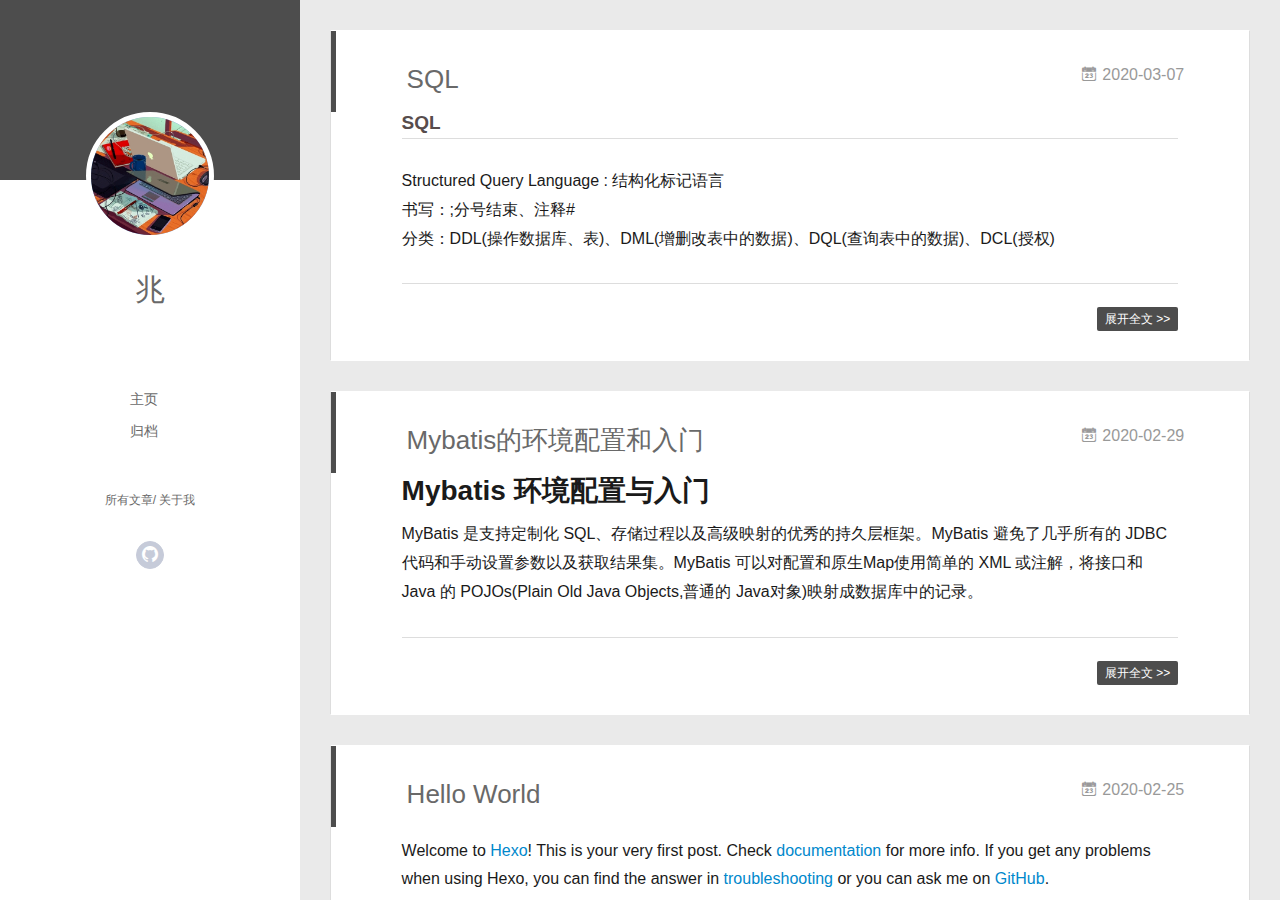
==== commit 1e620fcc: "Site updated: 2020-03-07 01:47:51" ====
--- a/index.html
+++ b/index.html
@@ -221,13 +221,7 @@
     
     <div class="article-entry" itemprop="articleBody">
       
-        <h1 id="Mybatis-环境配置与入门"><a href="#Mybatis-环境配置与入门" class="headerlink" title="Mybatis 环境配置与入门"></a>Mybatis 环境配置与入门</h1><p>设备：idea 2019.3.1<br>参考：<a href="https://blog.csdn.net/hellozpc/article/details/80878563" target="_blank" rel="noopener">程猿薇茑</a>、互联网<br>说明：若侵联系删。第一次使用Typora不熟。</p>
-<h3 id="环境配置步骤："><a href="#环境配置步骤：" class="headerlink" title="环境配置步骤："></a>环境配置步骤：</h3><pre><code>1.新建一个常规maven项目
-2.引入依赖(pom.xml)
-3.创建实体类
-4.创建用户持久层dao接口(UserDao)(Mapper)
-5.创建Mybatis主配置文件(SqlMapConfig.xml)
-6.配置映射文件(UserDao.xml)</code></pre>
+        <h1 id="Mybatis-环境配置与入门"><a href="#Mybatis-环境配置与入门" class="headerlink" title="Mybatis 环境配置与入门"></a>Mybatis 环境配置与入门</h1><p>MyBatis 是支持定制化 SQL、存储过程以及高级映射的优秀的持久层框架。MyBatis 避免了几乎所有的 JDBC 代码和手动设置参数以及获取结果集。MyBatis 可以对配置和原生Map使用简单的 XML 或注解，将接口和 Java 的 POJOs(Plain Old Java Objects,普通的 Java对象)映射成数据库中的记录。</p>
         
       
 
@@ -345,9 +339,6 @@
     	<div class="footer-left">
     		&copy; 2020 兆
     	</div>
-      	<div class="footer-right">
-      		<a href="http://hexo.io/" target="_blank">Hexo</a>  Theme <a href="https://github.com/litten/hexo-theme-yilia" target="_blank">Yilia</a> by Litten
-      	</div>
     </div>
   </div>
 </footer>
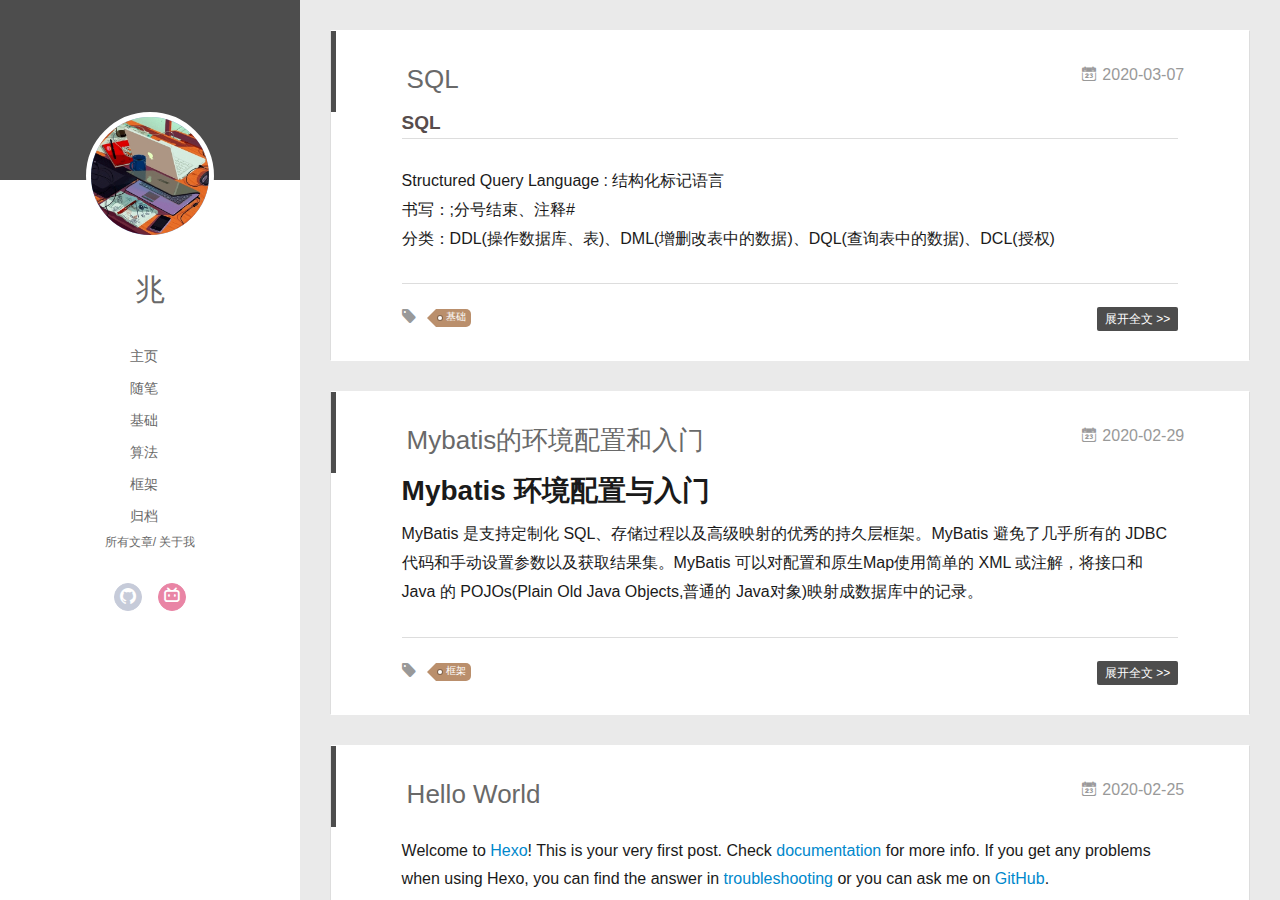
==== commit 14ee2fac: "Site updated: 2020-06-01 23:44:04" ====
--- a/index.html
+++ b/index.html
@@ -19,7 +19,7 @@
     <link rel="alternative" href="/atom.xml" title="Zhao_blog" type="application/atom+xml">
   
   
-    <link rel="icon" href="/favicon.png">
+    <link rel="icon" href="/assets/img/head.jpg">
   
   <link rel="stylesheet" type="text/css" href="/./main.0cf68a.css">
   <style type="text/css">
@@ -54,6 +54,14 @@
 			<ul>
 			
 				<li><a href="/">主页</a></li>
+	        
+				<li><a href="/tags/%E9%9A%8F%E7%AC%94/">随笔</a></li>
+	        
+				<li><a href="/tags/%E5%9F%BA%E7%A1%80/">基础</a></li>
+	        
+				<li><a href="/tags/%E7%AE%97%E6%B3%95/">算法</a></li>
+	        
+				<li><a href="/tags/%E6%A1%86%E6%9E%B6/">框架</a></li>
 	        
 				<li><a href="/archives/index.html">归档</a></li>
 	        
@@ -77,6 +85,8 @@
 				
 					<a class="github" target="_blank" href="https://github.com/jiazhao8267" title="github"><i class="icon-github"></i></a>
 		        
+					<a class="bilibili" target="_blank" href="https://space.bilibili.com/45314910" title="bilibili"><i class="icon-bilibili"></i></a>
+		        
 			</div>
 		</nav>
 	</header>		
@@ -105,6 +115,14 @@
 			
 				
 			
+				
+			
+				
+			
+				
+			
+				
+			
 			
 			
 			<nav class="header-nav">
@@ -112,16 +130,26 @@
 					
 						<a class="github" target="_blank" href="https://github.com/jiazhao8267" title="github"><i class="icon-github"></i></a>
 			        
+						<a class="bilibili" target="_blank" href="https://space.bilibili.com/45314910" title="bilibili"><i class="icon-bilibili"></i></a>
+			        
 				</div>
 			</nav>
 
 			<nav class="header-menu js-header-menu">
-				<ul style="width: 50%">
-				
-				
-					<li style="width: 50%"><a href="/">主页</a></li>
-		        
-					<li style="width: 50%"><a href="/archives/index.html">归档</a></li>
+				<ul style="width: 70%">
+				
+				
+					<li style="width: 16.666666666666668%"><a href="/">主页</a></li>
+		        
+					<li style="width: 16.666666666666668%"><a href="/tags/%E9%9A%8F%E7%AC%94/">随笔</a></li>
+		        
+					<li style="width: 16.666666666666668%"><a href="/tags/%E5%9F%BA%E7%A1%80/">基础</a></li>
+		        
+					<li style="width: 16.666666666666668%"><a href="/tags/%E7%AE%97%E6%B3%95/">算法</a></li>
+		        
+					<li style="width: 16.666666666666668%"><a href="/tags/%E6%A1%86%E6%9E%B6/">框架</a></li>
+		        
+					<li style="width: 16.666666666666668%"><a href="/archives/index.html">归档</a></li>
 		        
 				</ul>
 			</nav>
@@ -167,6 +195,17 @@
     <div class="article-info article-info-index">
       
       
+	<div class="article-tag tagcloud">
+		<i class="icon-price-tags icon"></i>
+		<ul class="article-tag-list">
+			 
+        		<li class="article-tag-list-item">
+        			<a href="javascript:void(0)" class="js-tag article-tag-list-link color3">基础</a>
+        		</li>
+      		
+		</ul>
+	</div>
+
       
 
       
@@ -230,6 +269,17 @@
     <div class="article-info article-info-index">
       
       
+	<div class="article-tag tagcloud">
+		<i class="icon-price-tags icon"></i>
+		<ul class="article-tag-list">
+			 
+        		<li class="article-tag-list-item">
+        			<a href="javascript:void(0)" class="js-tag article-tag-list-link color3">框架</a>
+        		</li>
+      		
+		</ul>
+	</div>
+
       
 
       
@@ -293,6 +343,17 @@
     <div class="article-info article-info-index">
       
       
+	<div class="article-tag tagcloud">
+		<i class="icon-price-tags icon"></i>
+		<ul class="article-tag-list">
+			 
+        		<li class="article-tag-list-item">
+        			<a href="javascript:void(0)" class="js-tag article-tag-list-link color3">随笔</a>
+        		</li>
+      		
+		</ul>
+	</div>
+
       
 
       
@@ -415,6 +476,18 @@
             <input type="checkbox" q-on="click:toggleTag(e)" q-attr="checked:showTags">
           </label>
           <ul class="article-tag-list" q-show="showTags">
+             
+              <li class="article-tag-list-item">
+                <a href="javascript:void(0)" class="js-tag color3">随笔</a>
+              </li>
+             
+              <li class="article-tag-list-item">
+                <a href="javascript:void(0)" class="js-tag color3">框架</a>
+              </li>
+             
+              <li class="article-tag-list-item">
+                <a href="javascript:void(0)" class="js-tag color3">基础</a>
+              </li>
             
             <div class="clearfix"></div>
           </ul>
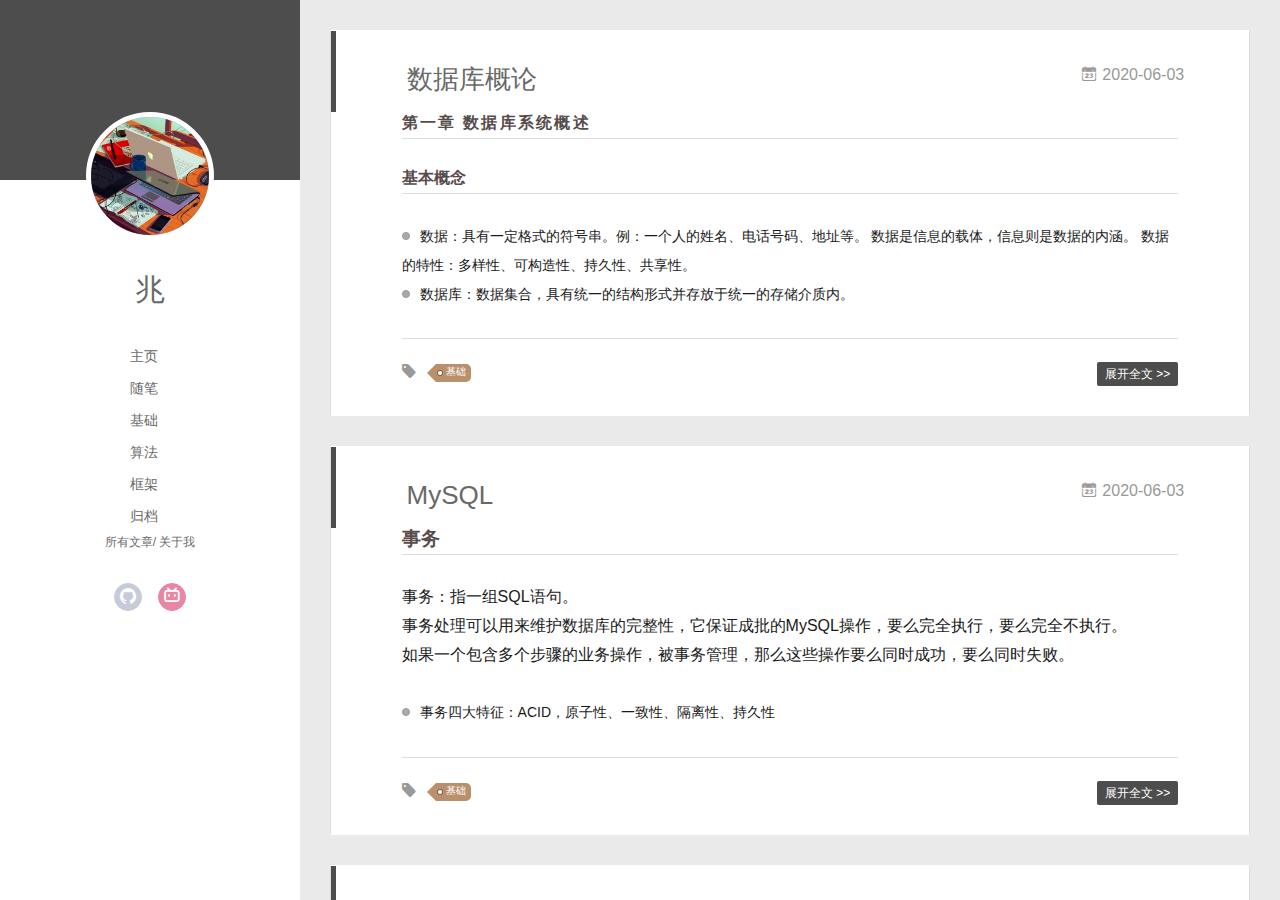
==== commit 481a1064: "Site updated: 2020-06-03 00:51:28" ====
--- a/index.html
+++ b/index.html
@@ -166,27 +166,30 @@
           <div id="js-content" class="content-ll">
             
   
-    <article id="post-SQL" class="article article-type-post  article-index" itemscope itemprop="blogPost">
+    <article id="post-数据库概论" class="article article-type-post  article-index" itemscope itemprop="blogPost">
   <div class="article-inner">
     
       <header class="article-header">
         
   
     <h1 itemprop="name">
-      <a class="article-title" href="/2020/03/07/SQL/">SQL</a>
+      <a class="article-title" href="/2020/06/03/%E6%95%B0%E6%8D%AE%E5%BA%93%E6%A6%82%E8%AE%BA/">数据库概论</a>
     </h1>
   
 
         
-        <a href="/2020/03/07/SQL/" class="archive-article-date">
-  	<time datetime="2020-03-06T16:26:37.000Z" itemprop="datePublished"><i class="icon-calendar icon"></i>2020-03-07</time>
+        <a href="/2020/06/03/%E6%95%B0%E6%8D%AE%E5%BA%93%E6%A6%82%E8%AE%BA/" class="archive-article-date">
+  	<time datetime="2020-06-02T16:38:38.000Z" itemprop="datePublished"><i class="icon-calendar icon"></i>2020-06-03</time>
 </a>
         
       </header>
     
     <div class="article-entry" itemprop="articleBody">
       
-        <h3 id="SQL"><a href="#SQL" class="headerlink" title="SQL"></a>SQL</h3><p>Structured Query Language : 结构化标记语言<br>书写：;分号结束、注释#<br>分类：DDL(操作数据库、表)、DML(增删改表中的数据)、DQL(查询表中的数据)、DCL(授权)</p>
+        <h4 id="第一章-数据库系统概述"><a href="#第一章-数据库系统概述" class="headerlink" title="第一章 数据库系统概述"></a>第一章 数据库系统概述</h4><h5 id="基本概念"><a href="#基本概念" class="headerlink" title="基本概念"></a>基本概念</h5><ul>
+<li>数据：具有一定格式的符号串。例：一个人的姓名、电话号码、地址等。  数据是信息的载体，信息则是数据的内涵。  数据的特性：多样性、可构造性、持久性、共享性。</li>
+<li>数据库：数据集合，具有统一的结构形式并存放于统一的存储介质内。 </li>
+</ul>
         
       
 
@@ -210,7 +213,7 @@
 
       
         <p class="article-more-link">
-          <a class="article-more-a" href="/2020/03/07/SQL/">展开全文 >></a>
+          <a class="article-more-a" href="/2020/06/03/%E6%95%B0%E6%8D%AE%E5%BA%93%E6%A6%82%E8%AE%BA/">展开全文 >></a>
         </p>
       
 
@@ -240,6 +243,158 @@
 
 
   
+    <article id="post-MySQL" class="article article-type-post  article-index" itemscope itemprop="blogPost">
+  <div class="article-inner">
+    
+      <header class="article-header">
+        
+  
+    <h1 itemprop="name">
+      <a class="article-title" href="/2020/06/03/MySQL/">MySQL</a>
+    </h1>
+  
+
+        
+        <a href="/2020/06/03/MySQL/" class="archive-article-date">
+  	<time datetime="2020-06-02T16:35:10.000Z" itemprop="datePublished"><i class="icon-calendar icon"></i>2020-06-03</time>
+</a>
+        
+      </header>
+    
+    <div class="article-entry" itemprop="articleBody">
+      
+        <h3 id="事务"><a href="#事务" class="headerlink" title="事务"></a>事务</h3><p>事务：指一组SQL语句。<br>事务处理可以用来维护数据库的完整性，它保证成批的MySQL操作，要么完全执行，要么完全不执行。<br>如果一个包含多个步骤的业务操作，被事务管理，那么这些操作要么同时成功，要么同时失败。 </p>
+<ul>
+<li>事务四大特征：ACID，原子性、一致性、隔离性、持久性</li>
+</ul>
+        
+      
+
+      
+    </div>
+    <div class="article-info article-info-index">
+      
+      
+	<div class="article-tag tagcloud">
+		<i class="icon-price-tags icon"></i>
+		<ul class="article-tag-list">
+			 
+        		<li class="article-tag-list-item">
+        			<a href="javascript:void(0)" class="js-tag article-tag-list-link color3">基础</a>
+        		</li>
+      		
+		</ul>
+	</div>
+
+      
+
+      
+        <p class="article-more-link">
+          <a class="article-more-a" href="/2020/06/03/MySQL/">展开全文 >></a>
+        </p>
+      
+
+      
+      <div class="clearfix"></div>
+    </div>
+  </div>
+</article>
+
+<aside class="wrap-side-operation">
+    <div class="mod-side-operation">
+        
+        <div class="jump-container" id="js-jump-container" style="display:none;">
+            <a href="javascript:void(0)" class="mod-side-operation__jump-to-top">
+                <i class="icon-font icon-back"></i>
+            </a>
+            <div id="js-jump-plan-container" class="jump-plan-container" style="top: -11px;">
+                <i class="icon-font icon-plane jump-plane"></i>
+            </div>
+        </div>
+        
+        
+    </div>
+</aside>
+
+
+
+
+  
+    <article id="post-SQL" class="article article-type-post  article-index" itemscope itemprop="blogPost">
+  <div class="article-inner">
+    
+      <header class="article-header">
+        
+  
+    <h1 itemprop="name">
+      <a class="article-title" href="/2020/03/07/SQL/">SQL</a>
+    </h1>
+  
+
+        
+        <a href="/2020/03/07/SQL/" class="archive-article-date">
+  	<time datetime="2020-03-06T16:26:37.000Z" itemprop="datePublished"><i class="icon-calendar icon"></i>2020-03-07</time>
+</a>
+        
+      </header>
+    
+    <div class="article-entry" itemprop="articleBody">
+      
+        <p>SQL：Structured Query Language : 结构化标记语言<br>书写：;分号结束、注释#<br>分类：DDL数据定义语言(操作数据库、表)、DML数据操纵语言(增删改表中的数据)、DQL数据查询语言(查询表中的数据)、DCL数据控制语言(授权)</p>
+<hr>
+        
+      
+
+      
+    </div>
+    <div class="article-info article-info-index">
+      
+      
+	<div class="article-tag tagcloud">
+		<i class="icon-price-tags icon"></i>
+		<ul class="article-tag-list">
+			 
+        		<li class="article-tag-list-item">
+        			<a href="javascript:void(0)" class="js-tag article-tag-list-link color3">基础</a>
+        		</li>
+      		
+		</ul>
+	</div>
+
+      
+
+      
+        <p class="article-more-link">
+          <a class="article-more-a" href="/2020/03/07/SQL/">展开全文 >></a>
+        </p>
+      
+
+      
+      <div class="clearfix"></div>
+    </div>
+  </div>
+</article>
+
+<aside class="wrap-side-operation">
+    <div class="mod-side-operation">
+        
+        <div class="jump-container" id="js-jump-container" style="display:none;">
+            <a href="javascript:void(0)" class="mod-side-operation__jump-to-top">
+                <i class="icon-font icon-back"></i>
+            </a>
+            <div id="js-jump-plan-container" class="jump-plan-container" style="top: -11px;">
+                <i class="icon-font icon-plane jump-plane"></i>
+            </div>
+        </div>
+        
+        
+    </div>
+</aside>
+
+
+
+
+  
     <article id="post-Mybatis的环境配置和入门" class="article article-type-post  article-index" itemscope itemprop="blogPost">
   <div class="article-inner">
     
@@ -260,7 +415,7 @@
     
     <div class="article-entry" itemprop="articleBody">
       
-        <h1 id="Mybatis-环境配置与入门"><a href="#Mybatis-环境配置与入门" class="headerlink" title="Mybatis 环境配置与入门"></a>Mybatis 环境配置与入门</h1><p>MyBatis 是支持定制化 SQL、存储过程以及高级映射的优秀的持久层框架。MyBatis 避免了几乎所有的 JDBC 代码和手动设置参数以及获取结果集。MyBatis 可以对配置和原生Map使用简单的 XML 或注解，将接口和 Java 的 POJOs(Plain Old Java Objects,普通的 Java对象)映射成数据库中的记录。</p>
+        <p>MyBatis 是支持定制化 SQL、存储过程以及高级映射的优秀的持久层框架。MyBatis 避免了几乎所有的 JDBC 代码和手动设置参数以及获取结果集。MyBatis 可以对配置和原生Map使用简单的 XML 或注解，将接口和 Java 的 POJOs(Plain Old Java Objects,普通的 Java对象)映射成数据库中的记录。</p>
         
       
 
@@ -478,7 +633,7 @@
           <ul class="article-tag-list" q-show="showTags">
              
               <li class="article-tag-list-item">
-                <a href="javascript:void(0)" class="js-tag color3">随笔</a>
+                <a href="javascript:void(0)" class="js-tag color3">基础</a>
               </li>
              
               <li class="article-tag-list-item">
@@ -486,7 +641,7 @@
               </li>
              
               <li class="article-tag-list-item">
-                <a href="javascript:void(0)" class="js-tag color3">基础</a>
+                <a href="javascript:void(0)" class="js-tag color3">随笔</a>
               </li>
             
             <div class="clearfix"></div>
